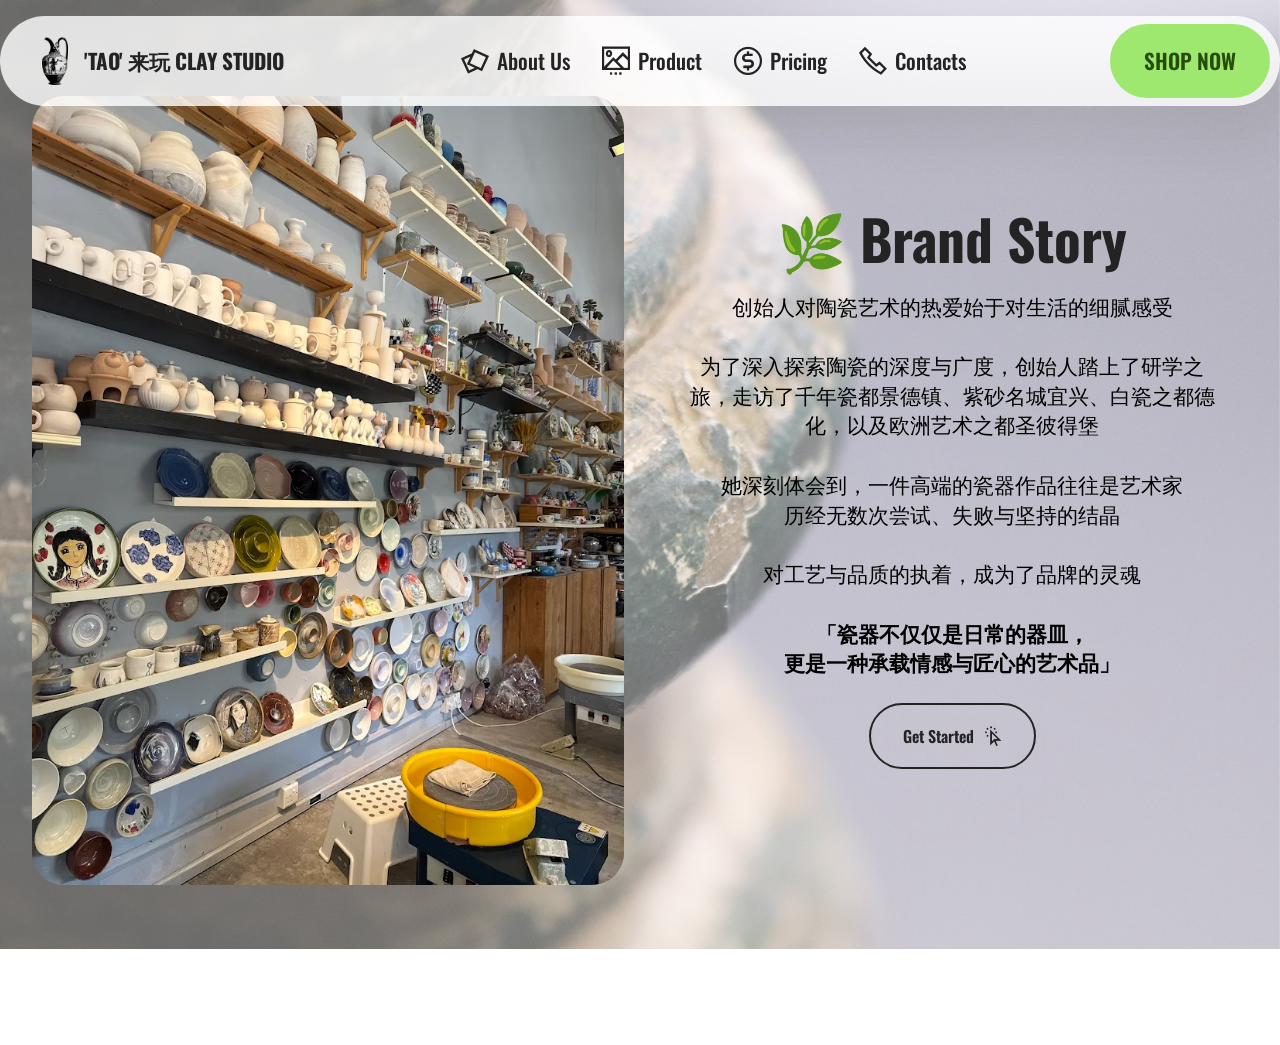
==== About us.html @ c0e59d2c "create github pages" ====
<!DOCTYPE html>
<html  >
<head>
  <!-- Site made with Mobirise Website Builder v6.1.4, https://mobirise.com -->
  <meta charset="UTF-8">
  <meta http-equiv="X-UA-Compatible" content="IE=edge">
  <meta name="generator" content="Mobirise v6.1.4, mobirise.com">
  <meta name="twitter:card" content="summary_large_image"/>
  <meta name="twitter:image:src" content="assets/images/About us-meta.jpg">
  <meta property="og:image" content="assets/images/About us-meta.jpg">
  <meta name="twitter:title" content="About us">
  <meta name="viewport" content="width=device-width, initial-scale=1, minimum-scale=1">
  <link rel="shortcut icon" href="assets/images/mbr-1.png" type="image/x-icon">
  <meta name="description" content="">
  
  
  <title>About us</title>
  <link rel="stylesheet" href="assets/web/assets/mobirise-icons2/mobirise2.css">
  <link rel="stylesheet" href="assets/bootstrap/css/bootstrap.min.css">
  <link rel="stylesheet" href="assets/parallax/jarallax.css">
  <link rel="stylesheet" href="assets/animatecss/animate.css">
  <link rel="stylesheet" href="assets/dropdown/css/style.css">
  <link rel="stylesheet" href="assets/theme/css/style.css">
  <link rel="preload" href="https://fonts.googleapis.com/css?family=Oswald:200,300,400,500,600,700&display=swap" as="style" onload="this.onload=null;this.rel='stylesheet'">
  <noscript><link rel="stylesheet" href="https://fonts.googleapis.com/css?family=Oswald:200,300,400,500,600,700&display=swap"></noscript>
  <link rel="preload" as="style" href="assets/mobirise/css/mbr-additional.css?v=h976EX"><link rel="stylesheet" href="assets/mobirise/css/mbr-additional.css?v=h976EX" type="text/css">

  
  
  
</head>
<body>
  
  <section data-bs-version="5.1" class="menu menu2 cid-uYWklT60q5" once="menu" id="menu02-10">
	

	<nav class="navbar navbar-dropdown navbar-fixed-top navbar-expand-lg">
		<div class="container">
			<div class="navbar-brand">
				<span class="navbar-logo">
					<a href="https://mobiri.se">
						<img src="assets/images/mbr-1.png" alt="Pottery" style="height: 3rem;">
					</a>
				</span>
				<span class="navbar-caption-wrap"><a class="navbar-caption text-black text-primary display-4" href="index.html#top">'TAO' 来玩 CLAY STUDIO</a></span>
			</div>
			<button class="navbar-toggler" type="button" data-toggle="collapse" data-bs-toggle="collapse" data-target="#navbarSupportedContent" data-bs-target="#navbarSupportedContent" aria-controls="navbarNavAltMarkup" aria-expanded="false" aria-label="Toggle navigation">
				<div class="hamburger">
					<span></span>
					<span></span>
					<span></span>
					<span></span>
				</div>
			</button>
			<div class="collapse navbar-collapse" id="navbarSupportedContent">
				<ul class="navbar-nav nav-dropdown" data-app-modern-menu="true"><li class="nav-item">
						<a class="nav-link link text-black text-primary display-4" href="About us.html#header11-1"><span class="mobi-mbri mobi-mbri-image-gallery mbr-iconfont mbr-iconfont-btn"></span>About Us</a>
					</li><li class="nav-item">
						<a class="nav-link link text-black text-primary display-4" href="Product.html#gallery2-3" aria-expanded="false"><span class="mobi-mbri mobi-mbri-image-slider mbr-iconfont mbr-iconfont-btn"></span>Product</a>
					</li>
					<li class="nav-item">
						<a class="nav-link link text-black text-primary display-4" href="Pricing.html#features7-q"><span class="mobi-mbri mobi-mbri-cash mbr-iconfont mbr-iconfont-btn"></span>Pricing</a>
					</li><li class="nav-item"><a class="nav-link link text-black text-primary display-4" href="Contact.html#form4-f"><span class="mobi-mbri mobi-mbri-phone mbr-iconfont mbr-iconfont-btn"></span>Contacts</a></li></ul>
				
				<div class="navbar-buttons mbr-section-btn"><a class="btn btn-primary display-4" href="Product.html#gallery2-3">SHOP NOW</a></div>
			</div>
		</div>
	</nav>
</section>

<section data-bs-version="5.1" class="header11 cid-uYUwgS8OVk mbr-parallax-background" id="header11-1">

    

    
    <div class="mbr-overlay" style="opacity: 0.4; background-color: rgb(255, 255, 255);"></div>

    <div class="container">
        <div class="row justify-content-center">
            <div class="col-12 col-md-6 image-wrapper">
                <img class="w-100" src="assets/images/unnamed.webp" alt="Mobirise Website Builder">
            </div>
            <div class="col-12 col-md">
                <div class="text-wrapper text-center">
                    <h1 class="mbr-section-title mbr-fonts-style mb-3 display-2"><strong>🌿 Brand Story</strong></h1>
                    <p class="mbr-text mbr-fonts-style display-4">创始人对陶瓷艺术的热爱始于对生活的细腻感受<br><br>为了深入探索陶瓷的深度与广度，创始人踏上了研学之旅，走访了千年瓷都景德镇、紫砂名城宜兴、白瓷之都德化，以及欧洲艺术之都圣彼得堡<br><br>她深刻体会到，一件高端的瓷器作品往往是艺术家<br>历经无数次尝试、失败与坚持的结晶<br><br>对工艺与品质的执着，成为了品牌的灵魂<br><br><strong>「瓷器不仅仅是日常的器皿，
<br>更是一种承载情感与匠心的艺术品」</strong><br></p>
                    <div class="mbr-section-btn mt-3"><a class="btn btn-black-outline display-7" href="Product.html#gallery2-3"><span class="mobi-mbri mobi-mbri-cursor-click mbr-iconfont mbr-iconfont-btn"></span>Get Started</a></div>
                </div>
            </div>
        </div>
    </div>
</section><section class="display-7" style="padding: 0;align-items: center;justify-content: center;flex-wrap: wrap;    align-content: center;display: flex;position: relative;height: 4rem;"><a href="https://mobiri.se/4250577" style="flex: 1 1;height: 4rem;position: absolute;width: 100%;z-index: 1;"><img alt="" style="height: 4rem;" src="[data-uri]"></a><p style="margin: 0;text-align: center;" class="display-7">&#8204;</p><a style="z-index:1" href="https://mobirise.com/html-builder.html">HTML Generator</a></section><script src="assets/bootstrap/js/bootstrap.bundle.min.js"></script>  <script src="assets/parallax/jarallax.js"></script>  <script src="assets/smoothscroll/smooth-scroll.js"></script>  <script src="assets/ytplayer/index.js"></script>  <script src="assets/dropdown/js/navbar-dropdown.js"></script>  <script src="assets/theme/js/script.js"></script>  
  
  
 <div id="scrollToTop" class="scrollToTop mbr-arrow-up"><a style="text-align: center;"><i class="mbr-arrow-up-icon mbr-arrow-up-icon-cm cm-icon cm-icon-smallarrow-up"></i></a></div>
    <input name="animation" type="hidden">
  </body>
</html>
---- assets/web/assets/mobirise-icons2/mobirise2.css ----
@font-face {
  font-family: 'Moririse2';
  font-display: swap;
  src:  url('mobirise2.eot?f2bix4');
  src:  url('mobirise2.eot?f2bix4#iefix') format('embedded-opentype'),
    url('mobirise2.ttf?f2bix4') format('truetype'),
    url('mobirise2.woff?f2bix4') format('woff'),
    url('mobirise2.svg?f2bix4#mobirise2') format('svg');
  font-weight: normal;
  font-style: normal;
}

[class^="mobi-"], [class*=" mobi-"] {
  /* use !important to prevent issues with browser extensions that change fonts */
  font-family: 'Moririse2' !important;
  speak: none;
  font-style: normal;
  font-weight: normal;
  font-variant: normal;
  text-transform: none;
  line-height: 1;

  /* Better Font Rendering =========== */
  -webkit-font-smoothing: antialiased;
  -moz-osx-font-smoothing: grayscale;
}

.mobi-mbri-add-submenu:before {
  content: "\e900";
}
.mobi-mbri-alert:before {
  content: "\e901";
}
.mobi-mbri-align-center:before {
  content: "\e902";
}
.mobi-mbri-align-justify:before {
  content: "\e903";
}
.mobi-mbri-align-left:before {
  content: "\e904";
}
.mobi-mbri-align-right:before {
  content: "\e905";
}
.mobi-mbri-android:before {
  content: "\e906";
}
.mobi-mbri-apple:before {
  content: "\e907";
}
.mobi-mbri-arrow-down:before {
  content: "\e908";
}
.mobi-mbri-arrow-next:before {
  content: "\e909";
}
.mobi-mbri-arrow-prev:before {
  content: "\e90a";
}
.mobi-mbri-arrow-up:before {
  content: "\e90b";
}
.mobi-mbri-bold:before {
  content: "\e90c";
}
.mobi-mbri-bookmark:before {
  content: "\e90d";
}
.mobi-mbri-bootstrap:before {
  content: "\e90e";
}
.mobi-mbri-briefcase:before {
  content: "\e90f";
}
.mobi-mbri-browse:before {
  content: "\e910";
}
.mobi-mbri-bulleted-list:before {
  content: "\e911";
}
.mobi-mbri-calendar:before {
  content: "\e912";
}
.mobi-mbri-camera:before {
  content: "\e913";
}
.mobi-mbri-cart-add:before {
  content: "\e914";
}
.mobi-mbri-cart-full:before {
  content: "\e915";
}
.mobi-mbri-cash:before {
  content: "\e916";
}
.mobi-mbri-change-style:before {
  content: "\e917";
}
.mobi-mbri-chat:before {
  content: "\e918";
}
.mobi-mbri-clock:before {
  content: "\e919";
}
.mobi-mbri-close:before {
  content: "\e91a";
}
.mobi-mbri-cloud:before {
  content: "\e91b";
}
.mobi-mbri-code:before {
  content: "\e91c";
}
.mobi-mbri-contact-form:before {
  content: "\e91d";
}
.mobi-mbri-credit-card:before {
  content: "\e91e";
}
.mobi-mbri-cursor-click:before {
  content: "\e91f";
}
.mobi-mbri-cust-feedback:before {
  content: "\e920";
}
.mobi-mbri-database:before {
  content: "\e921";
}
.mobi-mbri-delivery:before {
  content: "\e922";
}
.mobi-mbri-desktop:before {
  content: "\e923";
}
.mobi-mbri-devices:before {
  content: "\e924";
}
.mobi-mbri-down:before {
  content: "\e925";
}
.mobi-mbri-download-2:before {
  content: "\e926";
}
.mobi-mbri-download:before {
  content: "\e927";
}
.mobi-mbri-drag-n-drop-2:before {
  content: "\e928";
}
.mobi-mbri-drag-n-drop:before {
  content: "\e929";
}
.mobi-mbri-edit-2:before {
  content: "\e92a";
}
.mobi-mbri-edit:before {
  content: "\e92b";
}
.mobi-mbri-error:before {
  content: "\e92c";
}
.mobi-mbri-extension:before {
  content: "\e92d";
}
.mobi-mbri-features:before {
  content: "\e92e";
}
.mobi-mbri-file:before {
  content: "\e92f";
}
.mobi-mbri-flag:before {
  content: "\e930";
}
.mobi-mbri-folder:before {
  content: "\e931";
}
.mobi-mbri-gift:before {
  content: "\e932";
}
.mobi-mbri-github:before {
  content: "\e933";
}
.mobi-mbri-globe-2:before {
  content: "\e934";
}
.mobi-mbri-globe:before {
  content: "\e935";
}
.mobi-mbri-growing-chart:before {
  content: "\e936";
}
.mobi-mbri-hearth:before {
  content: "\e937";
}
.mobi-mbri-help:before {
  content: "\e938";
}
.mobi-mbri-home:before {
  content: "\e939";
}
.mobi-mbri-hot-cup:before {
  content: "\e93a";
}
.mobi-mbri-idea:before {
  content: "\e93b";
}
.mobi-mbri-image-gallery:before {
  content: "\e93c";
}
.mobi-mbri-image-slider:before {
  content: "\e93d";
}
.mobi-mbri-info:before {
  content: "\e93e";
}
.mobi-mbri-italic:before {
  content: "\e93f";
}
.mobi-mbri-key:before {
  content: "\e940";
}
.mobi-mbri-laptop:before {
  content: "\e941";
}
.mobi-mbri-layers:before {
  content: "\e942";
}
.mobi-mbri-left-right:before {
  content: "\e943";
}
.mobi-mbri-left:before {
  content: "\e944";
}
.mobi-mbri-letter:before {
  content: "\e945";
}
.mobi-mbri-like:before {
  content: "\e946";
}
.mobi-mbri-link:before {
  content: "\e947";
}
.mobi-mbri-lock:before {
  content: "\e948";
}
.mobi-mbri-login:before {
  content: "\e949";
}
.mobi-mbri-logout:before {
  content: "\e94a";
}
.mobi-mbri-magic-stick:before {
  content: "\e94b";
}
.mobi-mbri-map-pin:before {
  content: "\e94c";
}
.mobi-mbri-menu:before {
  content: "\e94d";
}
.mobi-mbri-mobile-2:before {
  content: "\e94e";
}
.mobi-mbri-mobile-horizontal:before {
  content: "\e94f";
}
.mobi-mbri-mobile:before {
  content: "\e950";
}
.mobi-mbri-mobirise:before {
  content: "\e951";
}
.mobi-mbri-more-horizontal:before {
  content: "\e952";
}
.mobi-mbri-more-vertical:before {
  content: "\e953";
}
.mobi-mbri-music:before {
  content: "\e954";
}
.mobi-mbri-new-file:before {
  content: "\e955";
}
.mobi-mbri-numbered-list:before {
  content: "\e956";
}
.mobi-mbri-opened-folder:before {
  content: "\e957";
}
.mobi-mbri-pages:before {
  content: "\e958";
}
.mobi-mbri-paper-plane:before {
  content: "\e959";
}
.mobi-mbri-paperclip:before {
  content: "\e95a";
}
.mobi-mbri-phone:before {
  content: "\e95b";
}
.mobi-mbri-photo:before {
  content: "\e95c";
}
.mobi-mbri-photos:before {
  content: "\e95d";
}
.mobi-mbri-pin:before {
  content: "\e95e";
}
.mobi-mbri-play:before {
  content: "\e95f";
}
.mobi-mbri-plus:before {
  content: "\e960";
}
.mobi-mbri-preview:before {
  content: "\e961";
}
.mobi-mbri-print:before {
  content: "\e962";
}
.mobi-mbri-protect:before {
  content: "\e963";
}
.mobi-mbri-question:before {
  content: "\e964";
}
.mobi-mbri-quote-left:before {
  content: "\e965";
}
.mobi-mbri-quote-right:before {
  content: "\e966";
}
.mobi-mbri-redo:before {
  content: "\e967";
}
.mobi-mbri-refresh:before {
  content: "\e968";
}
.mobi-mbri-responsive-2:before {
  content: "\e969";
}
.mobi-mbri-responsive:before {
  content: "\e96a";
}
.mobi-mbri-right:before {
  content: "\e96b";
}
.mobi-mbri-rocket:before {
  content: "\e96c";
}
.mobi-mbri-sad-face:before {
  content: "\e96d";
}
.mobi-mbri-sale:before {
  content: "\e96e";
}
.mobi-mbri-save:before {
  content: "\e96f";
}
.mobi-mbri-search:before {
  content: "\e970";
}
.mobi-mbri-setting-2:before {
  content: "\e971";
}
.mobi-mbri-setting-3:before {
  content: "\e972";
}
.mobi-mbri-setting:before {
  content: "\e973";
}
.mobi-mbri-share:before {
  content: "\e974";
}
.mobi-mbri-shopping-bag:before {
  content: "\e975";
}
.mobi-mbri-shopping-basket:before {
  content: "\e976";
}
.mobi-mbri-shopping-cart:before {
  content: "\e977";
}
.mobi-mbri-sites:before {
  content: "\e978";
}
.mobi-mbri-smile-face:before {
  content: "\e979";
}
.mobi-mbri-speed:before {
  content: "\e97a";
}
.mobi-mbri-star:before {
  content: "\e97b";
}
.mobi-mbri-success:before {
  content: "\e97c";
}
.mobi-mbri-sun:before {
  content: "\e97d";
}
.mobi-mbri-sun2:before {
  content: "\e97e";
}
.mobi-mbri-tablet-vertical:before {
  content: "\e97f";
}
.mobi-mbri-tablet:before {
  content: "\e980";
}
.mobi-mbri-target:before {
  content: "\e981";
}
.mobi-mbri-timer:before {
  content: "\e982";
}
.mobi-mbri-to-ftp:before {
  content: "\e983";
}
.mobi-mbri-to-local-drive:before {
  content: "\e984";
}
.mobi-mbri-touch-swipe:before {
  content: "\e985";
}
.mobi-mbri-touch:before {
  content: "\e986";
}
.mobi-mbri-trash:before {
  content: "\e987";
}
.mobi-mbri-underline:before {
  content: "\e988";
}
.mobi-mbri-undo:before {
  content: "\e989";
}
.mobi-mbri-unlink:before {
  content: "\e98a";
}
.mobi-mbri-unlock:before {
  content: "\e98b";
}
.mobi-mbri-up-down:before {
  content: "\e98c";
}
.mobi-mbri-up:before {
  content: "\e98d";
}
.mobi-mbri-update:before {
  content: "\e98e";
}
.mobi-mbri-upload-2:before {
  content: "\e98f";
}
.mobi-mbri-upload:before {
  content: "\e990";
}
.mobi-mbri-user-2:before {
  content: "\e991";
}
.mobi-mbri-user:before {
  content: "\e992";
}
.mobi-mbri-users:before {
  content: "\e993";
}
.mobi-mbri-video-play:before {
  content: "\e994";
}
.mobi-mbri-video:before {
  content: "\e995";
}
.mobi-mbri-watch:before {
  content: "\e996";
}
.mobi-mbri-website-theme-2:before {
  content: "\e997";
}
.mobi-mbri-website-theme:before {
  content: "\e998";
}
.mobi-mbri-wifi:before {
  content: "\e999";
}
.mobi-mbri-windows:before {
  content: "\e99a";
}
.mobi-mbri-zoom-in:before {
  content: "\e99b";
}
.mobi-mbri-zoom-out:before {
  content: "\e99c";
}
---- assets/parallax/jarallax.css ----
.jarallax {
    position: relative;
    z-index: 0;
}
.jarallax > .jarallax-img {
    position: absolute;
    object-fit: cover;
    /* support for plugin https://github.com/bfred-it/object-fit-images */
    font-family: 'object-fit: cover;';
    top: 0;
    left: 0;
    width: 100%;
    height: 100%;
    z-index: -1;
}
---- assets/dropdown/css/style.css ----
.navbar-dropdown {
  left: 0;
  padding: 0;
  position: absolute;
  right: 0;
  top: 0;
  transition: all 0.45s ease;
  z-index: 1030;
  background: #282828; }
  .navbar-dropdown .navbar-logo {
    margin-right: 0.8rem;
    transition: margin 0.3s ease-in-out;
    vertical-align: middle; }
    .navbar-dropdown .navbar-logo img {
      height: 3.125rem;
      transition: all 0.3s ease-in-out; }
    .navbar-dropdown .navbar-logo.mbr-iconfont {
      font-size: 3.125rem;
      line-height: 3.125rem; }
  .navbar-dropdown .navbar-caption {
    font-weight: 700;
    white-space: normal;
    vertical-align: -4px;
    line-height: 3.125rem !important; }
    .navbar-dropdown .navbar-caption, .navbar-dropdown .navbar-caption:hover {
      color: inherit;
      text-decoration: none; }
  .navbar-dropdown .mbr-iconfont + .navbar-caption {
    vertical-align: -1px; }
  .navbar-dropdown.navbar-fixed-top {
    position: fixed; }
  .navbar-dropdown .navbar-brand span {
    vertical-align: -4px; }
  .navbar-dropdown.bg-color.transparent {
    background: none; }
  .navbar-dropdown.navbar-short .navbar-brand {
    padding: 0.625rem 0; }
    .navbar-dropdown.navbar-short .navbar-brand span {
      vertical-align: -1px; }
  .navbar-dropdown.navbar-short .navbar-caption {
    line-height: 2.375rem !important;
    vertical-align: -2px; }
  .navbar-dropdown.navbar-short .navbar-logo {
    margin-right: 0.5rem; }
    .navbar-dropdown.navbar-short .navbar-logo img {
      height: 2.375rem; }
    .navbar-dropdown.navbar-short .navbar-logo.mbr-iconfont {
      font-size: 2.375rem;
      line-height: 2.375rem; }
  .navbar-dropdown.navbar-short .mbr-table-cell {
    height: 3.625rem; }
  .navbar-dropdown .navbar-close {
    left: 0.6875rem;
    position: fixed;
    top: 0.75rem;
    z-index: 1000; }
  .navbar-dropdown .hamburger-icon {
    content: "";
    display: inline-block;
    vertical-align: middle;
    width: 16px;
    -webkit-box-shadow: 0 -6px 0 1px #282828,0 0 0 1px #282828,0 6px 0 1px #282828;
    -moz-box-shadow: 0 -6px 0 1px #282828,0 0 0 1px #282828,0 6px 0 1px #282828;
    box-shadow: 0 -6px 0 1px #282828,0 0 0 1px #282828,0 6px 0 1px #282828; }

.dropdown-menu .dropdown-toggle[data-toggle="dropdown-submenu"]::after {
  border-bottom: 0.35em solid transparent;
  border-left: 0.35em solid;
  border-right: 0;
  border-top: 0.35em solid transparent;
  margin-left: 0.3rem; }

.dropdown-menu .dropdown-item:focus {
  outline: 0; }

.nav-dropdown {
  font-size: 0.75rem;
  font-weight: 500;
  height: auto !important; }
  .nav-dropdown .nav-btn {
    padding-left: 1rem; }
  .nav-dropdown .link {
    margin: .667em 1.667em;
    font-weight: 500;
    padding: 0;
    transition: color .2s ease-in-out; }
    .nav-dropdown .link.dropdown-toggle {
      margin-right: 2.583em; }
      .nav-dropdown .link.dropdown-toggle::after {
        margin-left: .25rem;
        border-top: 0.35em solid;
        border-right: 0.35em solid transparent;
        border-left: 0.35em solid transparent;
        border-bottom: 0; }
      .nav-dropdown .link.dropdown-toggle[aria-expanded="true"] {
        margin: 0;
        padding: 0.667em 3.263em  0.667em 1.667em; }
  .nav-dropdown .link::after,
  .nav-dropdown .dropdown-item::after {
    color: inherit; }
  .nav-dropdown .btn {
    font-size: 0.75rem;
    font-weight: 700;
    letter-spacing: 0;
    margin-bottom: 0;
    padding-left: 1.25rem;
    padding-right: 1.25rem; }
  .nav-dropdown .dropdown-menu {
    border-radius: 0;
    border: 0;
    left: 0;
    margin: 0;
    padding-bottom: 1.25rem;
    padding-top: 1.25rem;
    position: relative; }
  .nav-dropdown .dropdown-submenu {
    margin-left: 0.125rem;
    top: 0; }
  .nav-dropdown .dropdown-item {
    font-weight: 500;
    line-height: 2;
    padding: 0.3846em 4.615em 0.3846em 1.5385em;
    position: relative;
    transition: color .2s ease-in-out, background-color .2s ease-in-out; }
    .nav-dropdown .dropdown-item::after {
      margin-top: -0.3077em;
      position: absolute;
      right: 1.1538em;
      top: 50%; }
    .nav-dropdown .dropdown-item:focus, .nav-dropdown .dropdown-item:hover {
      background: none; }

@media (max-width: 767px) {
  .nav-dropdown.navbar-toggleable-sm {
    bottom: 0;
    display: none;
    left: 0;
    overflow-x: hidden;
    position: fixed;
    top: 0;
    transform: translateX(-100%);
    -ms-transform: translateX(-100%);
    -webkit-transform: translateX(-100%);
    width: 18.75rem;
    z-index: 999; } }
.nav-dropdown.navbar-toggleable-xl {
  bottom: 0;
  display: none;
  left: 0;
  overflow-x: hidden;
  position: fixed;
  top: 0;
  transform: translateX(-100%);
  -ms-transform: translateX(-100%);
  -webkit-transform: translateX(-100%);
  width: 18.75rem;
  z-index: 999; }

.nav-dropdown-sm {
  display: block !important;
  overflow-x: hidden;
  overflow: auto;
  padding-top: 3.875rem; }
  .nav-dropdown-sm::after {
    content: "";
    display: block;
    height: 3rem;
    width: 100%; }
  .nav-dropdown-sm.collapse.in ~ .navbar-close {
    display: block !important; }
  .nav-dropdown-sm.collapsing, .nav-dropdown-sm.collapse.in {
    transform: translateX(0);
    -ms-transform: translateX(0);
    -webkit-transform: translateX(0);
    transition: all 0.25s ease-out;
    -webkit-transition: all 0.25s ease-out;
    background: #282828; }
  .nav-dropdown-sm.collapsing[aria-expanded="false"] {
    transform: translateX(-100%);
    -ms-transform: translateX(-100%);
    -webkit-transform: translateX(-100%); }
  .nav-dropdown-sm .nav-item {
    display: block;
    margin-left: 0 !important;
    padding-left: 0; }
  .nav-dropdown-sm .link,
  .nav-dropdown-sm .dropdown-item {
    border-top: 1px dotted rgba(255, 255, 255, 0.1);
    font-size: 0.8125rem;
    line-height: 1.6;
    margin: 0 !important;
    padding: 0.875rem 2.4rem 0.875rem 1.5625rem !important;
    position: relative;
    white-space: normal; }
    .nav-dropdown-sm .link:focus, .nav-dropdown-sm .link:hover,
    .nav-dropdown-sm .dropdown-item:focus,
    .nav-dropdown-sm .dropdown-item:hover {
      background: rgba(0, 0, 0, 0.2) !important;
      color: #c0a375; }
  .nav-dropdown-sm .nav-btn {
    position: relative;
    padding: 1.5625rem 1.5625rem 0 1.5625rem; }
    .nav-dropdown-sm .nav-btn::before {
      border-top: 1px dotted rgba(255, 255, 255, 0.1);
      content: "";
      left: 0;
      position: absolute;
      top: 0;
      width: 100%; }
    .nav-dropdown-sm .nav-btn + .nav-btn {
      padding-top: 0.625rem; }
      .nav-dropdown-sm .nav-btn + .nav-btn::before {
        display: none; }
  .nav-dropdown-sm .btn {
    padding: 0.625rem 0; }
  .nav-dropdown-sm .dropdown-toggle[data-toggle="dropdown-submenu"]::after {
    margin-left: .25rem;
    border-top: 0.35em solid;
    border-right: 0.35em solid transparent;
    border-left: 0.35em solid transparent;
    border-bottom: 0; }
  .nav-dropdown-sm .dropdown-toggle[data-toggle="dropdown-submenu"][aria-expanded="true"]::after {
    border-top: 0;
    border-right: 0.35em solid transparent;
    border-left: 0.35em solid transparent;
    border-bottom: 0.35em solid; }
  .nav-dropdown-sm .dropdown-menu {
    margin: 0;
    padding: 0;
    position: relative;
    top: 0;
    left: 0;
    width: 100%;
    border: 0;
    float: none;
    border-radius: 0;
    background: none; }
  .nav-dropdown-sm .dropdown-submenu {
    left: 100%;
    margin-left: 0.125rem;
    margin-top: -1.25rem;
    top: 0; }

.navbar-toggleable-sm .nav-dropdown .dropdown-menu {
  position: absolute; }

.navbar-toggleable-sm .nav-dropdown .dropdown-submenu {
  left: 100%;
  margin-left: 0.125rem;
  margin-top: -1.25rem;
  top: 0; }

.navbar-toggleable-sm.opened .nav-dropdown .dropdown-menu {
  position: relative; }

.navbar-toggleable-sm.opened .nav-dropdown .dropdown-submenu {
  left: 0;
  margin-left: 00rem;
  margin-top: 0rem;
  top: 0; }

.is-builder .nav-dropdown.collapsing {
  transition: none !important; }
---- assets/theme/css/style.css ----
@charset "UTF-8";
section {
  background-color: #ffffff;
}

body {
  font-style: normal;
  line-height: 1.5;
  font-weight: 400;
  color: #232323;
  position: relative;
}

button {
  background-color: transparent;
  border-color: transparent;
}

.embla__button,
.carousel-control {
  background-color: #edefea !important;
  opacity: 0.8 !important;
  color: #464845 !important;
  border-color: #edefea !important;
}

.carousel .close,
.modalWindow .close {
  background-color: #edefea !important;
  color: #464845 !important;
  border-color: #edefea !important;
  opacity: 0.8 !important;
}

.carousel .close:hover,
.modalWindow .close:hover {
  opacity: 1 !important;
}

.carousel-indicators li {
  background-color: #edefea !important;
  border: 2px solid #464845 !important;
}

.carousel-indicators li:hover,
.carousel-indicators li:active {
  opacity: 0.8 !important;
}

.embla__button:hover,
.carousel-control:hover {
  background-color: #edefea !important;
  opacity: 1 !important;
}

.modalWindow-video-container {
  height: 80%;
}

section,
.container,
.container-fluid {
  position: relative;
  word-wrap: break-word;
}

a.mbr-iconfont:hover {
  text-decoration: none;
}

.article .lead p,
.article .lead ul,
.article .lead ol,
.article .lead pre,
.article .lead blockquote {
  margin-bottom: 0;
}

a {
  font-style: normal;
  font-weight: 400;
  cursor: pointer;
}
a, a:hover {
  text-decoration: none;
}

.mbr-section-title {
  font-style: normal;
  line-height: 1.3;
}

.mbr-section-subtitle {
  line-height: 1.3;
}

.mbr-text {
  font-style: normal;
  line-height: 1.7;
}

h1,
h2,
h3,
h4,
h5,
h6,
.display-1,
.display-2,
.display-4,
.display-5,
.display-7,
span,
p,
a {
  line-height: 1;
  word-break: break-word;
  word-wrap: break-word;
  font-weight: 400;
}

b,
strong {
  font-weight: bold;
}

input:-webkit-autofill, input:-webkit-autofill:hover, input:-webkit-autofill:focus, input:-webkit-autofill:active {
  transition-delay: 9999s;
  -webkit-transition-property: background-color, color;
  transition-property: background-color, color;
}

textarea[type=hidden] {
  display: none;
}

section {
  background-position: 50% 50%;
  background-repeat: no-repeat;
  background-size: cover;
}
section .mbr-background-video,
section .mbr-background-video-preview {
  position: absolute;
  bottom: 0;
  left: 0;
  right: 0;
  top: 0;
}

.hidden {
  visibility: hidden;
}

.mbr-z-index20 {
  z-index: 20;
}

/*! Base colors */
.mbr-white {
  color: #ffffff;
}

.mbr-black {
  color: #111111;
}

.mbr-bg-white {
  background-color: #ffffff;
}

.mbr-bg-black {
  background-color: #000000;
}

/*! Text-aligns */
.align-left {
  text-align: left;
}

.align-center {
  text-align: center;
}

.align-right {
  text-align: right;
}

/*! Font-weight  */
.mbr-light {
  font-weight: 300;
}

.mbr-regular {
  font-weight: 400;
}

.mbr-semibold {
  font-weight: 500;
}

.mbr-bold {
  font-weight: 700;
}

/*! Media  */
.media-content {
  flex-basis: 100%;
}

.media-container-row {
  display: flex;
  flex-direction: row;
  flex-wrap: wrap;
  justify-content: center;
  align-content: center;
  align-items: start;
}
.media-container-row .media-size-item {
  width: 400px;
}

.media-container-column {
  display: flex;
  flex-direction: column;
  flex-wrap: wrap;
  justify-content: center;
  align-content: center;
  align-items: stretch;
}
.media-container-column > * {
  width: 100%;
}

@media (min-width: 992px) {
  .media-container-row {
    flex-wrap: nowrap;
  }
}
figure {
  margin-bottom: 0;
  overflow: hidden;
}

figure[mbr-media-size] {
  transition: width 0.1s;
}

img,
iframe {
  display: block;
  width: 100%;
}

.card {
  background-color: transparent;
  border: none;
}

.card-box {
  width: 100%;
}

.card-img {
  text-align: center;
  flex-shrink: 0;
  -webkit-flex-shrink: 0;
}

.media {
  max-width: 100%;
  margin: 0 auto;
}

.mbr-figure {
  align-self: center;
}

.media-container > div {
  max-width: 100%;
}

.mbr-figure img,
.card-img img {
  width: 100%;
}

@media (max-width: 991px) {
  .media-size-item {
    width: auto !important;
  }
  .media {
    width: auto;
  }
  .mbr-figure {
    width: 100% !important;
  }
}
/*! Buttons */
.mbr-section-btn {
  margin-left: -0.6rem;
  margin-right: -0.6rem;
  font-size: 0;
}

.btn {
  font-weight: 600;
  border-width: 1px;
  font-style: normal;
  margin: 0.6rem 0.6rem;
  white-space: normal;
  transition: all 0.2s ease-in-out;
  display: inline-flex;
  align-items: center;
  justify-content: center;
  word-break: break-word;
}

.btn-sm {
  font-weight: 600;
  letter-spacing: 0px;
  transition: all 0.3s ease-in-out;
}

.btn-md {
  font-weight: 600;
  letter-spacing: 0px;
  transition: all 0.3s ease-in-out;
}

.btn-lg {
  font-weight: 600;
  letter-spacing: 0px;
  transition: all 0.3s ease-in-out;
}

.btn-form {
  margin: 0;
}
.btn-form:hover {
  cursor: pointer;
}

nav .mbr-section-btn {
  margin-left: 0rem;
  margin-right: 0rem;
}

/*! Btn icon margin */
.btn .mbr-iconfont,
.btn.btn-sm .mbr-iconfont {
  order: 1;
  cursor: pointer;
  margin-left: 0.5rem;
  vertical-align: sub;
}

.btn.btn-md .mbr-iconfont,
.btn.btn-md .mbr-iconfont {
  margin-left: 0.8rem;
}

.mbr-regular {
  font-weight: 400;
}

.mbr-semibold {
  font-weight: 500;
}

.mbr-bold {
  font-weight: 700;
}

[type=submit] {
  -webkit-appearance: none;
}

/*! Full-screen */
.mbr-fullscreen .mbr-overlay {
  min-height: 100vh;
}

.mbr-fullscreen {
  display: flex;
  display: -moz-flex;
  display: -ms-flex;
  display: -o-flex;
  align-items: center;
  min-height: 100vh;
  padding-top: 3rem;
  padding-bottom: 3rem;
}

/*! Map */
.map {
  height: 25rem;
  position: relative;
}
.map iframe {
  width: 100%;
  height: 100%;
}

/*! Scroll to top arrow */
.mbr-arrow-up {
  bottom: 25px;
  right: 90px;
  position: fixed;
  text-align: right;
  z-index: 5000;
  color: #ffffff;
  font-size: 22px;
}

.mbr-arrow-up a {
  background: rgba(0, 0, 0, 0.2);
  border-radius: 50%;
  color: #fff;
  display: inline-block;
  height: 60px;
  width: 60px;
  border: 2px solid #fff;
  outline-style: none !important;
  position: relative;
  text-decoration: none;
  transition: all 0.3s ease-in-out;
  cursor: pointer;
  text-align: center;
}
.mbr-arrow-up a:hover {
  background-color: rgba(0, 0, 0, 0.4);
}
.mbr-arrow-up a i {
  line-height: 60px;
}

.mbr-arrow-up-icon {
  display: block;
  color: #fff;
}

.mbr-arrow-up-icon::before {
  content: "›";
  display: inline-block;
  font-family: serif;
  font-size: 22px;
  line-height: 1;
  font-style: normal;
  position: relative;
  top: 6px;
  left: -4px;
  transform: rotate(-90deg);
}

/*! Arrow Down */
.mbr-arrow {
  position: absolute;
  bottom: 45px;
  left: 50%;
  width: 60px;
  height: 60px;
  cursor: pointer;
  background-color: rgba(80, 80, 80, 0.5);
  border-radius: 50%;
  transform: translateX(-50%);
}
@media (max-width: 767px) {
  .mbr-arrow {
    display: none;
  }
}
.mbr-arrow > a {
  display: inline-block;
  text-decoration: none;
  outline-style: none;
  animation: arrowdown 1.7s ease-in-out infinite;
  color: #ffffff;
}
.mbr-arrow > a > i {
  position: absolute;
  top: -2px;
  left: 15px;
  font-size: 2rem;
}

#scrollToTop a i::before {
  content: "";
  position: absolute;
  display: block;
  border-bottom: 2.5px solid #fff;
  border-left: 2.5px solid #fff;
  width: 27.8%;
  height: 27.8%;
  left: 50%;
  top: 51%;
  transform: translateY(-30%) translateX(-50%) rotate(135deg);
}

@keyframes arrowdown {
  0% {
    transform: translateY(0px);
  }
  50% {
    transform: translateY(-5px);
  }
  100% {
    transform: translateY(0px);
  }
}
@media (max-width: 500px) {
  .mbr-arrow-up {
    left: 0;
    right: 0;
    text-align: center;
  }
}
/*Gradients animation*/
@keyframes gradient-animation {
  from {
    background-position: 0% 100%;
    animation-timing-function: ease-in-out;
  }
  to {
    background-position: 100% 0%;
    animation-timing-function: ease-in-out;
  }
}
.bg-gradient {
  background-size: 200% 200%;
  animation: gradient-animation 5s infinite alternate;
  -webkit-animation: gradient-animation 5s infinite alternate;
}

.menu .navbar-brand {
  display: -webkit-flex;
}
.menu .navbar-brand span {
  display: flex;
  display: -webkit-flex;
}
.menu .navbar-brand .navbar-caption-wrap {
  display: -webkit-flex;
}
.menu .navbar-brand .navbar-logo img {
  display: -webkit-flex;
  width: auto;
}
@media (min-width: 768px) and (max-width: 991px) {
  .menu .navbar-toggleable-sm .navbar-nav {
    display: -ms-flexbox;
  }
}
@media (max-width: 991px) {
  .menu .navbar-collapse {
    max-height: 93.5vh;
  }
  .menu .navbar-collapse.show {
    overflow: auto;
  }
}
@media (min-width: 992px) {
  .menu .navbar-nav.nav-dropdown {
    display: -webkit-flex;
  }
  .menu .navbar-toggleable-sm .navbar-collapse {
    display: -webkit-flex !important;
  }
  .menu .collapsed .navbar-collapse {
    max-height: 93.5vh;
  }
  .menu .collapsed .navbar-collapse.show {
    overflow: auto;
  }
}
@media (max-width: 767px) {
  .menu .navbar-collapse {
    max-height: 80vh;
  }
}

.nav-link .mbr-iconfont {
  margin-right: 0.5rem;
}

.navbar {
  display: -webkit-flex;
  -webkit-flex-wrap: wrap;
  -webkit-align-items: center;
  -webkit-justify-content: space-between;
}

.navbar-collapse {
  -webkit-flex-basis: 100%;
  -webkit-flex-grow: 1;
  -webkit-align-items: center;
}

.nav-dropdown .link {
  padding: 0.667em 1.667em !important;
  margin: 0 !important;
}

.nav {
  display: -webkit-flex;
  -webkit-flex-wrap: wrap;
}

.row {
  display: -webkit-flex;
  -webkit-flex-wrap: wrap;
}

.justify-content-center {
  -webkit-justify-content: center;
}

.form-inline {
  display: -webkit-flex;
}

.card-wrapper {
  -webkit-flex: 1;
}

.carousel-control {
  z-index: 10;
  display: -webkit-flex;
}

.carousel-controls {
  display: -webkit-flex;
}

.media {
  display: -webkit-flex;
}

.form-group:focus {
  outline: none;
}

.jq-selectbox__select {
  padding: 7px 0;
  position: relative;
}

.jq-selectbox__dropdown {
  overflow: hidden;
  border-radius: 10px;
  position: absolute;
  top: 100%;
  left: 0 !important;
  width: 100% !important;
}

.jq-selectbox__trigger-arrow {
  right: 0;
  transform: translateY(-50%);
}

.jq-selectbox li {
  padding: 1.07em 0.5em;
}

input[type=range] {
  padding-left: 0 !important;
  padding-right: 0 !important;
}

.modal-dialog,
.modal-content {
  height: 100%;
}

.modal-dialog .carousel-inner {
  height: calc(100vh - 1.75rem);
}
@media (max-width: 575px) {
  .modal-dialog .carousel-inner {
    height: calc(100vh - 1rem);
  }
}

.carousel-item {
  text-align: center;
}

.carousel-item img {
  margin: auto;
}

.navbar-toggler {
  align-self: flex-start;
  padding: 0.25rem 0.75rem;
  font-size: 1.25rem;
  line-height: 1;
  background: transparent;
  border: 1px solid transparent;
  border-radius: 0.25rem;
}

.navbar-toggler:focus,
.navbar-toggler:hover {
  text-decoration: none;
  box-shadow: none;
}

.navbar-toggler-icon {
  display: inline-block;
  width: 1.5em;
  height: 1.5em;
  vertical-align: middle;
  content: "";
  background: no-repeat center center;
  background-size: 100% 100%;
}

.navbar-toggler-left {
  position: absolute;
  left: 1rem;
}

.navbar-toggler-right {
  position: absolute;
  right: 1rem;
}

.card-img {
  width: auto;
}

.menu .navbar.collapsed:not(.beta-menu) {
  flex-direction: column;
}

.carousel-item.active,
.carousel-item-next,
.carousel-item-prev {
  display: flex;
}

.note-air-layout .dropup .dropdown-menu,
.note-air-layout .navbar-fixed-bottom .dropdown .dropdown-menu {
  bottom: initial !important;
}

html,
body {
  height: auto;
  min-height: 100vh;
}

.dropup .dropdown-toggle::after {
  display: none;
}

.form-asterisk {
  font-family: initial;
  position: absolute;
  top: -2px;
  font-weight: normal;
}

.form-control-label {
  position: relative;
  cursor: pointer;
  margin-bottom: 0.357em;
  padding: 0;
}

.alert {
  color: #ffffff;
  border-radius: 0;
  border: 0;
  font-size: 1.1rem;
  line-height: 1.5;
  margin-bottom: 1.875rem;
  padding: 1.25rem;
  position: relative;
  text-align: center;
}
.alert.alert-form::after {
  background-color: inherit;
  bottom: -7px;
  content: "";
  display: block;
  height: 14px;
  left: 50%;
  margin-left: -7px;
  position: absolute;
  transform: rotate(45deg);
  width: 14px;
}

.form-control {
  background-color: #ffffff;
  background-clip: border-box;
  color: #232323;
  line-height: 1rem !important;
  height: auto;
  padding: 1.2rem 2rem;
  transition: border-color 0.25s ease 0s;
  border: 1px solid transparent !important;
  border-radius: 4px;
  box-shadow: rgba(0, 0, 0, 0.07) 0px 1px 1px 0px, rgba(0, 0, 0, 0.07) 0px 1px 3px 0px, rgba(0, 0, 0, 0.03) 0px 0px 0px 1px;
}
.form-active .form-control:invalid {
  border-color: red;
}

.row > * {
  padding-right: 1rem;
  padding-left: 1rem;
}

form .row {
  margin-left: -0.6rem;
  margin-right: -0.6rem;
}
form .row [class*=col] {
  padding-left: 0.6rem;
  padding-right: 0.6rem;
}

form .mbr-section-btn {
  padding-left: 0.6rem;
  padding-right: 0.6rem;
}

form .form-check-input {
  margin-top: 0.5;
}

textarea.form-control {
  line-height: 1.5rem !important;
}

.form-group {
  margin-bottom: 1.2rem;
}

.form-control,
form .btn {
  min-height: 48px;
}

.gdpr-block label span.textGDPR input[name=gdpr] {
  top: 7px;
}

.form-control:focus {
  box-shadow: none;
}

:focus {
  outline: none;
}

.mbr-overlay {
  background-color: #000;
  bottom: 0;
  left: 0;
  opacity: 0.5;
  position: absolute;
  right: 0;
  top: 0;
  z-index: 0;
  pointer-events: none;
}

blockquote {
  font-style: italic;
  padding: 3rem;
  font-size: 1.09rem;
  position: relative;
  border-left: 3px solid;
}

ul,
ol,
pre,
blockquote {
  margin-bottom: 2.3125rem;
}

.mt-4 {
  margin-top: 2rem !important;
}

.mb-4 {
  margin-bottom: 2rem !important;
}

.container,
.container-fluid {
  padding-left: 16px;
  padding-right: 16px;
}

.row {
  margin-left: -16px;
  margin-right: -16px;
}
.row > [class*=col] {
  padding-left: 16px;
  padding-right: 16px;
}

@media (min-width: 992px) {
  .container-fluid {
    padding-left: 32px;
    padding-right: 32px;
  }
}
@media (max-width: 991px) {
  .mbr-container {
    padding-left: 16px;
    padding-right: 16px;
  }
}
.app-video-wrapper > img {
  opacity: 1;
}

.app-video-wrapper {
  background: transparent;
}

.item {
  position: relative;
}

.dropdown-menu .dropdown-menu {
  left: 100%;
}

.dropdown-item + .dropdown-menu {
  display: none;
}

.dropdown-item:hover + .dropdown-menu,
.dropdown-menu:hover {
  display: block;
}

@media (min-aspect-ratio: 16/9) {
  .mbr-video-foreground {
    height: 300% !important;
    top: -100% !important;
  }
}
@media (max-aspect-ratio: 16/9) {
  .mbr-video-foreground {
    width: 300% !important;
    left: -100% !important;
  }
}.engine {
	position: absolute;
	text-indent: -2400px;
	text-align: center;
	padding: 0;
	top: 0;
	left: -2400px;
}
---- assets/mobirise/css/mbr-additional.css ----
.btn {
  border-width: 2px;
}
img,
.card-wrap,
.card-wrapper,
.video-wrapper,
.mbr-figure iframe,
.google-map iframe,
.slide-content,
.plan,
.card,
.item-wrapper {
  border-radius: 2rem !important;
}
.video-wrapper {
  overflow: hidden;
}
body {
  font-family: Inter Tight;
}
.display-1 {
  font-family: 'Oswald', sans-serif;
  font-size: 12rem;
  line-height: 1;
}
.display-1 > .mbr-iconfont {
  font-size: 15rem;
}
.display-2 {
  font-family: 'Oswald', sans-serif;
  font-size: 4rem;
  line-height: 1;
}
.display-2 > .mbr-iconfont {
  font-size: 5rem;
}
.display-4 {
  font-family: 'Oswald', sans-serif;
  font-size: 1.4rem;
  line-height: 1.5;
}
.display-4 > .mbr-iconfont {
  font-size: 1.75rem;
}
.display-5 {
  font-family: 'Oswald', sans-serif;
  font-size: 2rem;
  line-height: 1.5;
}
.display-5 > .mbr-iconfont {
  font-size: 2.5rem;
}
.display-7 {
  font-family: 'Oswald', sans-serif;
  font-size: 1rem;
  line-height: 1.3;
}
.display-7 > .mbr-iconfont {
  font-size: 1.25rem;
}
/* ---- Fluid typography for mobile devices ---- */
/* 1.4 - font scale ratio ( bootstrap == 1.42857 ) */
/* 100vw - current viewport width */
/* (48 - 20)  48 == 48rem == 768px, 20 == 20rem == 320px(minimal supported viewport) */
/* 0.65 - min scale variable, may vary */
@media (max-width: 992px) {
  .display-1 {
    font-size: 9.6rem;
  }
}
@media (max-width: 768px) {
  .display-1 {
    font-size: 8.4rem;
    font-size: calc( 4.85rem + (12 - 4.85) * ((100vw - 20rem) / (48 - 20)));
    line-height: calc( 1.1 * (4.85rem + (12 - 4.85) * ((100vw - 20rem) / (48 - 20))));
  }
  .display-2 {
    font-size: 3.2rem;
    font-size: calc( 2.05rem + (4 - 2.05) * ((100vw - 20rem) / (48 - 20)));
    line-height: calc( 1.3 * (2.05rem + (4 - 2.05) * ((100vw - 20rem) / (48 - 20))));
  }
  .display-4 {
    font-size: 1.12rem;
    font-size: calc( 1.14rem + (1.4 - 1.14) * ((100vw - 20rem) / (48 - 20)));
    line-height: calc( 1.4 * (1.14rem + (1.4 - 1.14) * ((100vw - 20rem) / (48 - 20))));
  }
  .display-5 {
    font-size: 1.6rem;
    font-size: calc( 1.35rem + (2 - 1.35) * ((100vw - 20rem) / (48 - 20)));
    line-height: calc( 1.4 * (1.35rem + (2 - 1.35) * ((100vw - 20rem) / (48 - 20))));
  }
  .display-7 {
    font-size: 0.8rem;
    font-size: calc( 1rem + (1 - 1) * ((100vw - 20rem) / (48 - 20)));
    line-height: calc( 1.4 * (1rem + (1 - 1) * ((100vw - 20rem) / (48 - 20))));
  }
}
@media (min-width: 992px) and (max-width: 1400px) {
  .display-1 {
    font-size: 8.4rem;
    font-size: calc( 4.85rem + (12 - 4.85) * ((100vw - 62rem) / (87 - 62)));
    line-height: calc( 1.1 * (4.85rem + (12 - 4.85) * ((100vw - 62rem) / (87 - 62))));
  }
  .display-2 {
    font-size: 3.2rem;
    font-size: calc( 2.05rem + (4 - 2.05) * ((100vw - 62rem) / (87 - 62)));
    line-height: calc( 1.3 * (2.05rem + (4 - 2.05) * ((100vw - 62rem) / (87 - 62))));
  }
  .display-4 {
    font-size: 1.12rem;
    font-size: calc( 1.14rem + (1.4 - 1.14) * ((100vw - 62rem) / (87 - 62)));
    line-height: calc( 1.4 * (1.14rem + (1.4 - 1.14) * ((100vw - 62rem) / (87 - 62))));
  }
  .display-5 {
    font-size: 1.6rem;
    font-size: calc( 1.35rem + (2 - 1.35) * ((100vw - 62rem) / (87 - 62)));
    line-height: calc( 1.4 * (1.35rem + (2 - 1.35) * ((100vw - 62rem) / (87 - 62))));
  }
  .display-7 {
    font-size: 0.8rem;
    font-size: calc( 1rem + (1 - 1) * ((100vw - 62rem) / (87 - 62)));
    line-height: calc( 1.4 * (1rem + (1 - 1) * ((100vw - 62rem) / (87 - 62))));
  }
}
/* Buttons */
.btn {
  padding: 1.25rem 2rem;
  border-radius: 4px;
}
@media (max-width: 767px) {
  .btn {
    padding: 0.75rem 1.5rem;
  }
}
.btn-sm {
  padding: 0.6rem 1.2rem;
  border-radius: 4px;
}
.btn-md {
  padding: 0.6rem 1.2rem;
  border-radius: 4px;
}
.btn-lg {
  padding: 1.25rem 2rem;
  border-radius: 4px;
}
.bg-primary {
  background-color: #9fe870 !important;
}
.bg-success {
  background-color: #3a341c !important;
}
.bg-info {
  background-color: #320707 !important;
}
.bg-warning {
  background-color: #a0e2e1 !important;
}
.bg-danger {
  background-color: #ffea64 !important;
}
.btn-primary,
.btn-primary:active {
  background-color: #9fe870 !important;
  border-color: #9fe870 !important;
  color: #264d0c !important;
  box-shadow: none;
}
.btn-primary:hover,
.btn-primary:focus,
.btn-primary.focus,
.btn-primary.active {
  color: inherit;
  background-color: #bcef9c !important;
  border-color: #bcef9c !important;
  box-shadow: none;
}
.btn-primary.disabled,
.btn-primary:disabled {
  color: #264d0c !important;
  background-color: #bcef9c !important;
  border-color: #bcef9c !important;
}
.btn-secondary,
.btn-secondary:active {
  background-color: #ffd7ef !important;
  border-color: #ffd7ef !important;
  color: #d70081 !important;
  box-shadow: none;
}
.btn-secondary:hover,
.btn-secondary:focus,
.btn-secondary.focus,
.btn-secondary.active {
  color: inherit;
  background-color: #ffffff !important;
  border-color: #ffffff !important;
  box-shadow: none;
}
.btn-secondary.disabled,
.btn-secondary:disabled {
  color: #d70081 !important;
  background-color: #ffffff !important;
  border-color: #ffffff !important;
}
.btn-info,
.btn-info:active {
  background-color: #320707 !important;
  border-color: #320707 !important;
  color: #ffffff !important;
  box-shadow: none;
}
.btn-info:hover,
.btn-info:focus,
.btn-info.focus,
.btn-info.active {
  color: inherit;
  background-color: #5f0d0d !important;
  border-color: #5f0d0d !important;
  box-shadow: none;
}
.btn-info.disabled,
.btn-info:disabled {
  color: #ffffff !important;
  background-color: #5f0d0d !important;
  border-color: #5f0d0d !important;
}
.btn-success,
.btn-success:active {
  background-color: #3a341c !important;
  border-color: #3a341c !important;
  color: #ffffff !important;
  box-shadow: none;
}
.btn-success:hover,
.btn-success:focus,
.btn-success.focus,
.btn-success.active {
  color: inherit;
  background-color: #5c532d !important;
  border-color: #5c532d !important;
  box-shadow: none;
}
.btn-success.disabled,
.btn-success:disabled {
  color: #ffffff !important;
  background-color: #5c532d !important;
  border-color: #5c532d !important;
}
.btn-warning,
.btn-warning:active {
  background-color: #a0e2e1 !important;
  border-color: #a0e2e1 !important;
  color: #1f6463 !important;
  box-shadow: none;
}
.btn-warning:hover,
.btn-warning:focus,
.btn-warning.focus,
.btn-warning.active {
  color: inherit;
  background-color: #c7eeed !important;
  border-color: #c7eeed !important;
  box-shadow: none;
}
.btn-warning.disabled,
.btn-warning:disabled {
  color: #1f6463 !important;
  background-color: #c7eeed !important;
  border-color: #c7eeed !important;
}
.btn-danger,
.btn-danger:active {
  background-color: #ffea64 !important;
  border-color: #ffea64 !important;
  color: #645600 !important;
  box-shadow: none;
}
.btn-danger:hover,
.btn-danger:focus,
.btn-danger.focus,
.btn-danger.active {
  color: inherit;
  background-color: #fff197 !important;
  border-color: #fff197 !important;
  box-shadow: none;
}
.btn-danger.disabled,
.btn-danger:disabled {
  color: #645600 !important;
  background-color: #fff197 !important;
  border-color: #fff197 !important;
}
.btn-white,
.btn-white:active {
  background-color: #eff0ec !important;
  border-color: #eff0ec !important;
  color: #757b62 !important;
  box-shadow: none;
}
.btn-white:hover,
.btn-white:focus,
.btn-white.focus,
.btn-white.active {
  color: inherit;
  background-color: #ffffff !important;
  border-color: #ffffff !important;
  box-shadow: none;
}
.btn-white.disabled,
.btn-white:disabled {
  color: #757b62 !important;
  background-color: #ffffff !important;
  border-color: #ffffff !important;
}
.btn-black,
.btn-black:active {
  background-color: #232323 !important;
  border-color: #232323 !important;
  color: #ffffff !important;
  box-shadow: none;
}
.btn-black:hover,
.btn-black:focus,
.btn-black.focus,
.btn-black.active {
  color: inherit;
  background-color: #3d3d3d !important;
  border-color: #3d3d3d !important;
  box-shadow: none;
}
.btn-black.disabled,
.btn-black:disabled {
  color: #ffffff !important;
  background-color: #3d3d3d !important;
  border-color: #3d3d3d !important;
}
.btn-primary-outline,
.btn-primary-outline:active {
  background-color: transparent !important;
  border-color: #9fe870;
  color: #9fe870;
}
.btn-primary-outline:hover,
.btn-primary-outline:focus,
.btn-primary-outline.focus,
.btn-primary-outline.active {
  color: #6ddc25 !important;
  background-color: transparent !important;
  border-color: #6ddc25 !important;
  box-shadow: none !important;
}
.btn-primary-outline.disabled,
.btn-primary-outline:disabled {
  color: #264d0c !important;
  background-color: #9fe870 !important;
  border-color: #9fe870 !important;
}
.btn-secondary-outline,
.btn-secondary-outline:active {
  background-color: transparent !important;
  border-color: #ffd7ef;
  color: #ffd7ef;
}
.btn-secondary-outline:hover,
.btn-secondary-outline:focus,
.btn-secondary-outline.focus,
.btn-secondary-outline.active {
  color: #ff80cc !important;
  background-color: transparent !important;
  border-color: #ff80cc !important;
  box-shadow: none !important;
}
.btn-secondary-outline.disabled,
.btn-secondary-outline:disabled {
  color: #d70081 !important;
  background-color: #ffd7ef !important;
  border-color: #ffd7ef !important;
}
.btn-info-outline,
.btn-info-outline:active {
  background-color: transparent !important;
  border-color: #320707;
  color: #320707;
}
.btn-info-outline:hover,
.btn-info-outline:focus,
.btn-info-outline.focus,
.btn-info-outline.active {
  color: #000000 !important;
  background-color: transparent !important;
  border-color: #000000 !important;
  box-shadow: none !important;
}
.btn-info-outline.disabled,
.btn-info-outline:disabled {
  color: #ffffff !important;
  background-color: #320707 !important;
  border-color: #320707 !important;
}
.btn-success-outline,
.btn-success-outline:active {
  background-color: transparent !important;
  border-color: #3a341c;
  color: #3a341c;
}
.btn-success-outline:hover,
.btn-success-outline:focus,
.btn-success-outline.focus,
.btn-success-outline.active {
  color: #000000 !important;
  background-color: transparent !important;
  border-color: #000000 !important;
  box-shadow: none !important;
}
.btn-success-outline.disabled,
.btn-success-outline:disabled {
  color: #ffffff !important;
  background-color: #3a341c !important;
  border-color: #3a341c !important;
}
.btn-warning-outline,
.btn-warning-outline:active {
  background-color: transparent !important;
  border-color: #a0e2e1;
  color: #a0e2e1;
}
.btn-warning-outline:hover,
.btn-warning-outline:focus,
.btn-warning-outline.focus,
.btn-warning-outline.active {
  color: #5ececc !important;
  background-color: transparent !important;
  border-color: #5ececc !important;
  box-shadow: none !important;
}
.btn-warning-outline.disabled,
.btn-warning-outline:disabled {
  color: #1f6463 !important;
  background-color: #a0e2e1 !important;
  border-color: #a0e2e1 !important;
}
.btn-danger-outline,
.btn-danger-outline:active {
  background-color: transparent !important;
  border-color: #ffea64;
  color: #ffea64;
}
.btn-danger-outline:hover,
.btn-danger-outline:focus,
.btn-danger-outline.focus,
.btn-danger-outline.active {
  color: #ffde0d !important;
  background-color: transparent !important;
  border-color: #ffde0d !important;
  box-shadow: none !important;
}
.btn-danger-outline.disabled,
.btn-danger-outline:disabled {
  color: #645600 !important;
  background-color: #ffea64 !important;
  border-color: #ffea64 !important;
}
.btn-black-outline,
.btn-black-outline:active {
  background-color: transparent !important;
  border-color: #232323;
  color: #232323;
}
.btn-black-outline:hover,
.btn-black-outline:focus,
.btn-black-outline.focus,
.btn-black-outline.active {
  color: #000000 !important;
  background-color: transparent !important;
  border-color: #000000 !important;
  box-shadow: none !important;
}
.btn-black-outline.disabled,
.btn-black-outline:disabled {
  color: #ffffff !important;
  background-color: #232323 !important;
  border-color: #232323 !important;
}
.btn-white-outline,
.btn-white-outline:active {
  background-color: transparent !important;
  border-color: #fafafa;
  color: #fafafa;
}
.btn-white-outline:hover,
.btn-white-outline:focus,
.btn-white-outline.focus,
.btn-white-outline.active {
  color: #cfcfcf !important;
  background-color: transparent !important;
  border-color: #cfcfcf !important;
  box-shadow: none !important;
}
.btn-white-outline.disabled,
.btn-white-outline:disabled {
  color: #7a7a7a !important;
  background-color: #fafafa !important;
  border-color: #fafafa !important;
}
.text-primary {
  color: #9fe870 !important;
}
.text-secondary {
  color: #ffd7ef !important;
}
.text-success {
  color: #3a341c !important;
}
.text-info {
  color: #320707 !important;
}
.text-warning {
  color: #a0e2e1 !important;
}
.text-danger {
  color: #ffea64 !important;
}
.text-white {
  color: #fafafa !important;
}
.text-black {
  color: #232323 !important;
}
a.text-primary:hover,
a.text-primary:focus,
a.text-primary.active {
  color: #66d022 !important;
}
a.text-secondary:hover,
a.text-secondary:focus,
a.text-secondary.active {
  color: #ff71c6 !important;
}
a.text-success:hover,
a.text-success:focus,
a.text-success.active {
  color: #000000 !important;
}
a.text-info:hover,
a.text-info:focus,
a.text-info.active {
  color: #000000 !important;
}
a.text-warning:hover,
a.text-warning:focus,
a.text-warning.active {
  color: #52cac8 !important;
}
a.text-danger:hover,
a.text-danger:focus,
a.text-danger.active {
  color: #fddb00 !important;
}
a.text-white:hover,
a.text-white:focus,
a.text-white.active {
  color: #c7c7c7 !important;
}
a.text-black:hover,
a.text-black:focus,
a.text-black.active {
  color: #000000 !important;
}
a[class*="text-"]:not(.nav-link):not(.dropdown-item):not([role]):not(.navbar-caption) {
  transition: 0.2s;
  position: relative;
  background-image: linear-gradient(currentColor 50%, currentColor 50%);
  background-size: 10000px 2px;
  background-repeat: no-repeat;
  background-position: 0 1.2em;
}
.nav-tabs .nav-link.active {
  color: #9fe870;
}
.nav-tabs .nav-link:not(.active) {
  color: #232323;
}
.alert-success {
  background-color: #70c770;
}
.alert-info {
  background-color: #320707;
}
.alert-warning {
  background-color: #a0e2e1;
}
.alert-danger {
  background-color: #ffea64;
}
.mbr-section-btn .btn:not(.btn-form) {
  border-radius: 100px;
}
.mbr-gallery-filter li a {
  border-radius: 100px !important;
}
.mbr-gallery-filter li.active .btn {
  background-color: #9fe870;
  border-color: #9fe870;
  color: #306310;
}
.mbr-gallery-filter li.active .btn:focus {
  box-shadow: none;
}
.nav-tabs .nav-link {
  border-radius: 100px !important;
}
a,
a:hover {
  color: #9fe870;
}
.mbr-plan-header.bg-primary .mbr-plan-subtitle,
.mbr-plan-header.bg-primary .mbr-plan-price-desc {
  color: #ffffff;
}
.mbr-plan-header.bg-success .mbr-plan-subtitle,
.mbr-plan-header.bg-success .mbr-plan-price-desc {
  color: #c0b27c;
}
.mbr-plan-header.bg-info .mbr-plan-subtitle,
.mbr-plan-header.bg-info .mbr-plan-price-desc {
  color: #f3abab;
}
.mbr-plan-header.bg-warning .mbr-plan-subtitle,
.mbr-plan-header.bg-warning .mbr-plan-price-desc {
  color: #ffffff;
}
.mbr-plan-header.bg-danger .mbr-plan-subtitle,
.mbr-plan-header.bg-danger .mbr-plan-price-desc {
  color: #ffffff;
}
/* Scroll to top button*/
#scrollToTop a {
  border-radius: 100px;
}
.form-control {
  font-family: 'Oswald', sans-serif;
  font-size: 1rem;
  line-height: 1.3;
  font-weight: 400;
  border-radius: 40px !important;
}
.form-control > .mbr-iconfont {
  font-size: 1.25rem;
}
.form-control:hover,
.form-control:focus {
  box-shadow: rgba(0, 0, 0, 0.07) 0px 1px 1px 0px, rgba(0, 0, 0, 0.07) 0px 1px 3px 0px, rgba(0, 0, 0, 0.03) 0px 0px 0px 1px;
  border-color: #9fe870 !important;
}
.form-control:-webkit-input-placeholder {
  font-family: 'Oswald', sans-serif;
  font-size: 1rem;
  line-height: 1.3;
  font-weight: 400;
}
.form-control:-webkit-input-placeholder > .mbr-iconfont {
  font-size: 1.25rem;
}
blockquote {
  border-color: #9fe870;
}
/* Forms */
.mbr-form .input-group-btn .btn {
  border-radius: 100px !important;
}
.mbr-form .input-group-btn .btn:hover {
  box-shadow: 0 10px 40px 0 rgba(0, 0, 0, 0.2);
}
.mbr-form .input-group-btn button[type="submit"] {
  border-radius: 100px !important;
  padding: 1rem 3rem;
}
.mbr-form .input-group-btn button[type="submit"]:hover {
  box-shadow: 0 10px 40px 0 rgba(0, 0, 0, 0.2);
}
.jq-selectbox li:hover,
.jq-selectbox li.selected {
  background-color: #9fe870;
  color: #000000;
}
.jq-number__spin {
  transition: 0.25s ease;
}
.jq-number__spin:hover {
  border-color: #9fe870;
}
.jq-selectbox .jq-selectbox__trigger-arrow,
.jq-number__spin.minus:after,
.jq-number__spin.plus:after {
  transition: 0.4s;
  border-top-color: #232323;
  border-bottom-color: #232323;
}
.jq-selectbox:hover .jq-selectbox__trigger-arrow,
.jq-number__spin.minus:hover:after,
.jq-number__spin.plus:hover:after {
  border-top-color: #9fe870;
  border-bottom-color: #9fe870;
}
.xdsoft_datetimepicker .xdsoft_calendar td.xdsoft_default,
.xdsoft_datetimepicker .xdsoft_calendar td.xdsoft_current,
.xdsoft_datetimepicker .xdsoft_timepicker .xdsoft_time_box > div > div.xdsoft_current {
  color: #000000 !important;
  background-color: #9fe870 !important;
  box-shadow: none !important;
}
.xdsoft_datetimepicker .xdsoft_calendar td:hover,
.xdsoft_datetimepicker .xdsoft_timepicker .xdsoft_time_box > div > div:hover {
  color: #000000 !important;
  background: #ffd7ef !important;
  box-shadow: none !important;
}
.lazy-bg {
  background-image: none !important;
}
.lazy-placeholder:not(section),
.lazy-none {
  display: block;
  position: relative;
  padding-bottom: 56.25%;
  width: 100%;
  height: auto;
}
iframe.lazy-placeholder,
.lazy-placeholder:after {
  content: '';
  position: absolute;
  width: 200px;
  height: 200px;
  background: transparent no-repeat center;
  background-size: contain;
  top: 50%;
  left: 50%;
  transform: translateX(-50%) translateY(-50%);
  background-image: url("data:image/svg+xml;charset=UTF-8,%3csvg width='32' height='32' viewBox='0 0 64 64' xmlns='http://www.w3.org/2000/svg' stroke='%239fe870' %3e%3cg fill='none' fill-rule='evenodd'%3e%3cg transform='translate(16 16)' stroke-width='2'%3e%3ccircle stroke-opacity='.5' cx='16' cy='16' r='16'/%3e%3cpath d='M32 16c0-9.94-8.06-16-16-16'%3e%3canimateTransform attributeName='transform' type='rotate' from='0 16 16' to='360 16 16' dur='1s' repeatCount='indefinite'/%3e%3c/path%3e%3c/g%3e%3c/g%3e%3c/svg%3e");
}
section.lazy-placeholder:after {
  opacity: 0.5;
}
body {
  overflow-x: hidden;
}
a {
  transition: color 0.6s;
}
@media (max-width: 1400px) {
  .container {
    max-width: 100%;
  }
}
@media (max-width: 1400px) and (min-width: 768px) {
  .container {
    padding-left: 32px;
    padding-right: 32px;
  }
}
@media (max-width: 1400px) and (min-width: 768px) {
  .container-fluid {
    padding-left: 32px;
    padding-right: 32px;
  }
}
@media (max-width: 767px) {
  .container-fluid {
    padding-left: 16px;
    padding-right: 16px;
  }
}
*:focus-visible {
  outline: red solid 2px !important;
  outline-offset: 2px !important;
  transition: outline 0.2s ease-in-out;
}
.cid-uYWklT60q5 {
  z-index: 1000;
  width: 100%;
  position: relative;
}
.cid-uYWklT60q5 .dropdown-item:before {
  font-family: Moririse2 !important;
  content: "\e966";
  display: inline-block;
  width: 0;
  position: absolute;
  left: 1rem;
  top: 0.5rem;
  margin-right: 0.5rem;
  line-height: 1;
  font-size: inherit;
  vertical-align: middle;
  text-align: center;
  overflow: hidden;
  transform: scale(0, 1);
  transition: all 0.25s ease-in-out;
}
@media (max-width: 767px) {
  .cid-uYWklT60q5 .navbar-toggler {
    transform: scale(0.8);
  }
}
.cid-uYWklT60q5 .navbar-brand {
  flex-shrink: 0;
  align-items: center;
  margin-right: 0;
  padding: 10px 0;
  transition: all 0.3s;
  word-break: break-word;
  z-index: 1;
}
.cid-uYWklT60q5 .navbar-brand img {
  max-width: 100%;
  max-height: 100%;
  border-radius: 0px !important;
}
.cid-uYWklT60q5 .navbar-brand .navbar-caption {
  line-height: inherit !important;
}
.cid-uYWklT60q5 .navbar-brand .navbar-logo a {
  outline: none;
}
.cid-uYWklT60q5 .navbar-nav {
  margin: auto;
  margin-left: 0;
  margin-left: auto;
}
.cid-uYWklT60q5 .navbar-nav .nav-item {
  padding: 0 !important;
  transition: .3s all !important;
}
.cid-uYWklT60q5 .navbar-nav .nav-item .nav-link {
  padding: 16px !important;
  margin: 0 !important;
  border-radius: 1rem !important;
  transition: .3s all !important;
}
.cid-uYWklT60q5 .navbar-nav .nav-item .nav-link:hover {
  background-color: rgba(27, 31, 10, 0.06);
}
.cid-uYWklT60q5 .navbar-nav .open .nav-link::after {
  transform: rotate(180deg);
}
@media (min-width: 992px) {
  .cid-uYWklT60q5 .navbar-nav .open .nav-link::before {
    content: "";
    width: 100%;
    height: 20px;
    top: 100%;
    background: transparent;
    position: absolute;
  }
}
.cid-uYWklT60q5 .navbar-nav .dropdown-item {
  padding: 12px !important;
  border-radius: 0.5rem !important;
  margin: 0 8px !important;
  transition: .3s all !important;
}
.cid-uYWklT60q5 .navbar-nav .dropdown-item:hover {
  background-color: rgba(27, 31, 10, 0.06);
}
@media (min-width: 992px) {
  .cid-uYWklT60q5 .navbar-nav {
    padding-left: 1.5rem;
  }
}
.cid-uYWklT60q5 .nav-link {
  width: fit-content;
  position: relative;
}
.cid-uYWklT60q5 .navbar-logo {
  padding-left: 2rem;
  margin: 0 !important;
}
@media (max-width: 767px) {
  .cid-uYWklT60q5 .navbar-logo {
    padding-left: 1rem;
  }
}
.cid-uYWklT60q5 .navbar-caption {
  padding-left: 1rem;
  padding-right: .5rem;
}
@media (max-width: 767px) {
  .cid-uYWklT60q5 .nav-dropdown {
    padding-bottom: 0.5rem;
  }
}
.cid-uYWklT60q5 .nav-dropdown .link.dropdown-toggle::after {
  margin-left: 0.5rem;
  margin-top: 0.2rem;
  transition: .3s all;
}
.cid-uYWklT60q5 .container {
  display: flex;
  height: 90px;
  padding: 0.5rem 0.6rem;
  flex-wrap: nowrap;
  background: rgba(255, 255, 255, 0.8) !important;
  left: 0;
  right: 0;
  -webkit-box-pack: justify;
  -ms-flex-pack: justify;
  justify-content: flex-end;
  -webkit-box-align: center;
  -webkit-align-items: center;
  -ms-flex-align: center;
  align-items: center;
  border-radius: 100vw;
  margin-top: 1rem;
  background-color: #ffffff;
  box-shadow: 0 30px 60px 0 rgba(27, 31, 10, 0.08);
}
@media (max-width: 992px) {
  .cid-uYWklT60q5 .container {
    padding-right: 2rem;
  }
}
@media (max-width: 767px) {
  .cid-uYWklT60q5 .container {
    width: 95%;
    height: 56px !important;
    padding-right: 1rem;
    margin-top: 0rem;
  }
}
.cid-uYWklT60q5 .iconfont-wrapper {
  color: #000000 !important;
  font-size: 1.5rem;
  padding-right: 0.5rem;
}
.cid-uYWklT60q5 .dropdown-menu {
  flex-wrap: wrap;
  flex-direction: column;
  max-width: 100%;
  padding: 12px 4px !important;
  border-radius: 1.5rem;
  transition: .3s all !important;
  min-width: auto;
  background: #ffffff;
  background: rgba(255, 255, 255, 0.8) !important;
}
.cid-uYWklT60q5 .nav-item:focus,
.cid-uYWklT60q5 .nav-link:focus {
  outline: none;
}
.cid-uYWklT60q5 .dropdown .dropdown-menu .dropdown-item {
  width: auto;
  transition: all 0.25s ease-in-out;
}
.cid-uYWklT60q5 .dropdown .dropdown-menu .dropdown-item::after {
  right: 0.5rem;
}
.cid-uYWklT60q5 .dropdown .dropdown-menu .dropdown-item .mbr-iconfont {
  margin-right: 0.5rem;
  vertical-align: sub;
}
.cid-uYWklT60q5 .dropdown .dropdown-menu .dropdown-item .mbr-iconfont:before {
  display: inline-block;
  transform: scale(1, 1);
  transition: all 0.25s ease-in-out;
}
.cid-uYWklT60q5 .collapsed .dropdown-menu .dropdown-item:before {
  display: none;
}
.cid-uYWklT60q5 .collapsed .dropdown .dropdown-menu .dropdown-item {
  padding: 0.235em 1.5em 0.235em 1.5em !important;
  transition: none;
  margin: 0 !important;
}
.cid-uYWklT60q5 .navbar {
  min-height: 90px;
  transition: all 0.3s;
  border-bottom: 1px solid transparent;
  background: transparent !important;
  padding: 0 !important;
  border: none !important;
  box-shadow: none !important;
  border-radius: 0 !important;
}
.cid-uYWklT60q5 .navbar.opened {
  transition: all 0.3s;
}
.cid-uYWklT60q5 .navbar .dropdown-item {
  padding: 0.5rem 1.8rem;
}
.cid-uYWklT60q5 .navbar .navbar-logo img {
  width: auto;
}
.cid-uYWklT60q5 .navbar .navbar-collapse {
  z-index: 1;
  justify-content: flex-end;
}
.cid-uYWklT60q5 .navbar.collapsed {
  justify-content: center;
}
.cid-uYWklT60q5 .navbar.collapsed .nav-item .nav-link::before {
  display: none;
}
.cid-uYWklT60q5 .navbar.collapsed.opened .dropdown-menu {
  top: 0;
}
@media (min-width: 992px) {
  .cid-uYWklT60q5 .navbar.collapsed.opened:not(.navbar-short) .navbar-collapse {
    max-height: calc(98.5vh - 3rem);
  }
}
.cid-uYWklT60q5 .navbar.collapsed .dropdown-menu .dropdown-submenu {
  left: 0 !important;
}
.cid-uYWklT60q5 .navbar.collapsed .dropdown-menu .dropdown-item:after {
  right: auto;
}
.cid-uYWklT60q5 .navbar.collapsed .dropdown-menu .dropdown-toggle[data-toggle="dropdown-submenu"]:after {
  margin-left: 0.5rem;
  margin-top: 0.2rem;
  border-top: 0.35em solid;
  border-right: 0.35em solid transparent;
  border-left: 0.35em solid transparent;
  border-bottom: 0;
  top: 41%;
}
.cid-uYWklT60q5 .navbar.collapsed ul.navbar-nav li {
  margin: auto;
}
.cid-uYWklT60q5 .navbar.collapsed .dropdown-menu .dropdown-item {
  padding: 0.25rem 1.5rem;
  text-align: center;
}
.cid-uYWklT60q5 .navbar.collapsed .icons-menu {
  padding-left: 0;
  padding-right: 0;
  padding-top: 0.5rem;
  padding-bottom: 0.5rem;
}
@media (max-width: 767px) {
  .cid-uYWklT60q5 .navbar {
    min-height: 72px;
  }
  .cid-uYWklT60q5 .navbar .navbar-logo img {
    height: 2rem !important;
  }
}
@media (max-width: 991px) {
  .cid-uYWklT60q5 .navbar .nav-item .nav-link::before {
    display: none;
  }
  .cid-uYWklT60q5 .navbar.opened .dropdown-menu {
    top: 0;
  }
  .cid-uYWklT60q5 .navbar .dropdown-menu .dropdown-submenu {
    left: 0 !important;
  }
  .cid-uYWklT60q5 .navbar .dropdown-menu .dropdown-item:after {
    right: auto;
  }
  .cid-uYWklT60q5 .navbar .dropdown-menu .dropdown-toggle[data-toggle="dropdown-submenu"]:after {
    margin-left: 0.5rem;
    margin-top: 0.2rem;
    border-top: 0.35em solid;
    border-right: 0.35em solid transparent;
    border-left: 0.35em solid transparent;
    border-bottom: 0;
    top: 40%;
  }
  .cid-uYWklT60q5 .navbar .dropdown-menu .dropdown-item {
    padding: 0.25rem 1.5rem !important;
    text-align: center;
  }
  .cid-uYWklT60q5 .navbar .navbar-brand {
    flex-shrink: initial;
    flex-basis: auto;
    word-break: break-word;
    padding-right: 10px;
  }
  .cid-uYWklT60q5 .navbar .navbar-toggler {
    flex-basis: auto;
  }
  .cid-uYWklT60q5 .navbar .icons-menu {
    padding-left: 0;
    padding-top: 0.5rem;
    padding-bottom: 0.5rem;
  }
}
.cid-uYWklT60q5 .navbar.navbar-short .navbar-logo img {
  height: 2rem;
}
.cid-uYWklT60q5 .dropdown-item.active,
.cid-uYWklT60q5 .dropdown-item:active {
  background-color: transparent;
}
.cid-uYWklT60q5 .navbar-expand-lg .navbar-nav .nav-link {
  padding: 0;
}
.cid-uYWklT60q5 .nav-dropdown .link.dropdown-toggle {
  margin-right: 1.667em;
}
.cid-uYWklT60q5 .nav-dropdown .link.dropdown-toggle[aria-expanded="true"] {
  margin-right: 0;
  padding: 0.667em 1.667em;
}
.cid-uYWklT60q5 .navbar.navbar-expand-lg .dropdown .dropdown-menu {
  background: #ffffff;
}
.cid-uYWklT60q5 .navbar.navbar-expand-lg .dropdown .dropdown-menu .dropdown-submenu {
  margin: 0;
  left: 105%;
  transform: none;
  top: -12px;
}
.cid-uYWklT60q5 .navbar .dropdown.open > .dropdown-menu {
  display: flex;
}
.cid-uYWklT60q5 ul.navbar-nav {
  flex-wrap: wrap;
}
.cid-uYWklT60q5 .navbar-buttons {
  text-align: center;
  min-width: 140px;
}
@media (max-width: 992px) {
  .cid-uYWklT60q5 .navbar-buttons {
    text-align: left;
  }
}
.cid-uYWklT60q5 button.navbar-toggler {
  outline: none;
  width: 31px;
  height: 20px;
  cursor: pointer;
  transition: all 0.2s;
  position: relative;
  align-self: center;
}
.cid-uYWklT60q5 button.navbar-toggler .hamburger span {
  position: absolute;
  right: 0;
  width: 30px;
  height: 2px;
  border-right: 5px;
  background-color: #000000;
}
.cid-uYWklT60q5 button.navbar-toggler .hamburger span:nth-child(1) {
  top: 0;
  transition: all 0.2s;
}
.cid-uYWklT60q5 button.navbar-toggler .hamburger span:nth-child(2) {
  top: 8px;
  transition: all 0.15s;
}
.cid-uYWklT60q5 button.navbar-toggler .hamburger span:nth-child(3) {
  top: 8px;
  transition: all 0.15s;
}
.cid-uYWklT60q5 button.navbar-toggler .hamburger span:nth-child(4) {
  top: 16px;
  transition: all 0.2s;
}
.cid-uYWklT60q5 nav.opened .hamburger span:nth-child(1) {
  top: 8px;
  width: 0;
  opacity: 0;
  right: 50%;
  transition: all 0.2s;
}
.cid-uYWklT60q5 nav.opened .hamburger span:nth-child(2) {
  transform: rotate(45deg);
  transition: all 0.25s;
}
.cid-uYWklT60q5 nav.opened .hamburger span:nth-child(3) {
  transform: rotate(-45deg);
  transition: all 0.25s;
}
.cid-uYWklT60q5 nav.opened .hamburger span:nth-child(4) {
  top: 8px;
  width: 0;
  opacity: 0;
  right: 50%;
  transition: all 0.2s;
}
.cid-uYWklT60q5 .navbar-dropdown {
  padding: 0 1rem;
}
.cid-uYWklT60q5 a.nav-link {
  display: flex;
  align-items: center;
  justify-content: center;
}
.cid-uYWklT60q5 .icons-menu {
  flex-wrap: nowrap;
  display: flex;
  justify-content: center;
  padding-left: 1rem;
  padding-right: 1rem;
  padding-top: 0.3rem;
  text-align: center;
}
@media (max-width: 992px) {
  .cid-uYWklT60q5 .icons-menu {
    justify-content: flex-start;
    margin-bottom: .5rem;
  }
}
@media screen and (-ms-high-contrast: active), (-ms-high-contrast: none) {
  .cid-uYWklT60q5 .navbar {
    height: 70px;
  }
  .cid-uYWklT60q5 .navbar.opened {
    height: auto;
  }
  .cid-uYWklT60q5 .nav-item .nav-link:hover::before {
    width: 175%;
    max-width: calc(100% + 2rem);
    left: -1rem;
  }
}
.cid-uYWklT60q5 .navbar .dropdown > .dropdown-menu {
  display: none;
  width: max-content;
  max-width: 500px !important;
  transform: translateX(-50%);
  top: calc(100% + 20px);
  left: 50%;
}
.cid-uYWklT60q5 .navbar .dropdown > .dropdown-menu .dropdown-item {
  line-height: 1 !important;
}
.cid-uYWklT60q5 .navbar .dropdown > .dropdown-menu .dropdown .dropdown-item {
  align-items: center;
  display: flex;
  height: max-content !important;
  min-height: max-content !important;
}
.cid-uYWklT60q5 .navbar .dropdown > .dropdown-menu .dropdown .dropdown-item::after {
  display: inline-block;
  position: static;
  margin-left: 0.5rem;
  margin-top: 0;
  margin-right: 0;
  margin-bottom: 0;
  transition: .3s all;
  transform: rotate(-90deg);
}
.cid-uYWklT60q5 .navbar .dropdown > .dropdown-menu .dropdown.open .dropdown-item::after {
  transform: rotate(0deg);
}
.cid-uYWklT60q5 .mbr-section-btn {
  margin: -0.6rem -0.6rem;
}
.cid-uYWklT60q5 .navbar-toggler {
  margin-left: 12px;
  margin-right: 8px;
  order: 1000;
}
@media (max-width: 991px) {
  .cid-uYWklT60q5 .navbar-brand {
    margin-right: auto;
  }
  .cid-uYWklT60q5 .navbar-collapse {
    z-index: -1 !important;
    position: absolute;
    top: 110%;
    left: 0;
    width: 100%;
    padding: 1rem;
    border-radius: 1.5rem;
    background: #ffffff;
    opacity: 1;
    border-color: rgba(255, 255, 255, 0.8) !important;
    background: rgba(255, 255, 255, 0.8) !important;
    backdrop-filter: blur(8px);
  }
  .cid-uYWklT60q5 .navbar-nav .nav-item .nav-link::after {
    margin-left: 10px;
  }
  .cid-uYWklT60q5 .navbar-nav .dropdown-item:hover {
    background-color: rgba(27, 31, 10, 0.06);
  }
  .cid-uYWklT60q5 .navbar .dropdown > .dropdown-menu {
    max-width: 100% !important;
    transform: translateX(0);
    top: 10px;
    left: 0;
    padding: 8px !important;
    border-radius: 1rem;
    background-color: rgba(27, 31, 10, 0.04) !important;
  }
  .cid-uYWklT60q5 .navbar .dropdown > .dropdown-menu .dropdown-item {
    padding: 8px !important;
    line-height: 1 !important;
    margin-bottom: 4px !important;
  }
  .cid-uYWklT60q5 .navbar .dropdown > .dropdown-menu .dropdown .dropdown-item {
    align-items: center;
    display: flex;
    height: max-content !important;
    min-height: max-content !important;
  }
  .cid-uYWklT60q5 .navbar .dropdown > .dropdown-menu .dropdown .dropdown-item::after {
    display: inline-block;
    position: static;
    margin-left: 0.5rem;
    margin-top: 0;
    margin-right: 0;
    margin-bottom: 0;
    transition: .3s all;
    transform: rotate(0deg);
  }
  .cid-uYWklT60q5 .navbar .dropdown > .dropdown-menu .dropdown.open .dropdown-item::after {
    transform: rotate(180deg);
  }
  .cid-uYWklT60q5 .navbar .dropdown > .dropdown-menu .dropdown-submenu {
    position: static;
    width: 100%;
    max-width: 100% !important;
    transform: translateX(0) !important;
    top: 0;
    left: 0;
    padding: 8px !important;
    border-radius: 1rem;
    background-color: rgba(27, 31, 10, 0.04) !important;
  }
  .cid-uYWklT60q5 .navbar .dropdown.open > .dropdown-menu {
    display: flex !important;
    flex-direction: column;
    align-items: flex-start;
  }
}
@media (max-width: 575px) {
  .cid-uYWklT60q5 .navbar-collapse {
    padding: 1rem;
  }
}
.cid-uYUv3ppV3j {
  background-image: url("../../../assets/images/whatsapp-image-2025-10-06-at-11.22.02.jpeg");
}
.cid-uYUv3ppV3j .mbr-fallback-image.disabled {
  display: none;
}
.cid-uYUv3ppV3j .mbr-fallback-image {
  display: block;
  background-size: cover;
  background-position: center center;
  width: 100%;
  height: 100%;
  position: absolute;
  top: 0;
}
.cid-uYUv3ppV3j .mbr-text,
.cid-uYUv3ppV3j .mbr-section-btn {
  text-align: center;
}
.cid-uYUv3ppV3j .mbr-section-title {
  text-align: center;
}
.cid-uYWklT60q5 {
  z-index: 1000;
  width: 100%;
  position: relative;
}
.cid-uYWklT60q5 .dropdown-item:before {
  font-family: Moririse2 !important;
  content: "\e966";
  display: inline-block;
  width: 0;
  position: absolute;
  left: 1rem;
  top: 0.5rem;
  margin-right: 0.5rem;
  line-height: 1;
  font-size: inherit;
  vertical-align: middle;
  text-align: center;
  overflow: hidden;
  transform: scale(0, 1);
  transition: all 0.25s ease-in-out;
}
@media (max-width: 767px) {
  .cid-uYWklT60q5 .navbar-toggler {
    transform: scale(0.8);
  }
}
.cid-uYWklT60q5 .navbar-brand {
  flex-shrink: 0;
  align-items: center;
  margin-right: 0;
  padding: 10px 0;
  transition: all 0.3s;
  word-break: break-word;
  z-index: 1;
}
.cid-uYWklT60q5 .navbar-brand img {
  max-width: 100%;
  max-height: 100%;
  border-radius: 0px !important;
}
.cid-uYWklT60q5 .navbar-brand .navbar-caption {
  line-height: inherit !important;
}
.cid-uYWklT60q5 .navbar-brand .navbar-logo a {
  outline: none;
}
.cid-uYWklT60q5 .navbar-nav {
  margin: auto;
  margin-left: 0;
  margin-left: auto;
}
.cid-uYWklT60q5 .navbar-nav .nav-item {
  padding: 0 !important;
  transition: .3s all !important;
}
.cid-uYWklT60q5 .navbar-nav .nav-item .nav-link {
  padding: 16px !important;
  margin: 0 !important;
  border-radius: 1rem !important;
  transition: .3s all !important;
}
.cid-uYWklT60q5 .navbar-nav .nav-item .nav-link:hover {
  background-color: rgba(27, 31, 10, 0.06);
}
.cid-uYWklT60q5 .navbar-nav .open .nav-link::after {
  transform: rotate(180deg);
}
@media (min-width: 992px) {
  .cid-uYWklT60q5 .navbar-nav .open .nav-link::before {
    content: "";
    width: 100%;
    height: 20px;
    top: 100%;
    background: transparent;
    position: absolute;
  }
}
.cid-uYWklT60q5 .navbar-nav .dropdown-item {
  padding: 12px !important;
  border-radius: 0.5rem !important;
  margin: 0 8px !important;
  transition: .3s all !important;
}
.cid-uYWklT60q5 .navbar-nav .dropdown-item:hover {
  background-color: rgba(27, 31, 10, 0.06);
}
@media (min-width: 992px) {
  .cid-uYWklT60q5 .navbar-nav {
    padding-left: 1.5rem;
  }
}
.cid-uYWklT60q5 .nav-link {
  width: fit-content;
  position: relative;
}
.cid-uYWklT60q5 .navbar-logo {
  padding-left: 2rem;
  margin: 0 !important;
}
@media (max-width: 767px) {
  .cid-uYWklT60q5 .navbar-logo {
    padding-left: 1rem;
  }
}
.cid-uYWklT60q5 .navbar-caption {
  padding-left: 1rem;
  padding-right: .5rem;
}
@media (max-width: 767px) {
  .cid-uYWklT60q5 .nav-dropdown {
    padding-bottom: 0.5rem;
  }
}
.cid-uYWklT60q5 .nav-dropdown .link.dropdown-toggle::after {
  margin-left: 0.5rem;
  margin-top: 0.2rem;
  transition: .3s all;
}
.cid-uYWklT60q5 .container {
  display: flex;
  height: 90px;
  padding: 0.5rem 0.6rem;
  flex-wrap: nowrap;
  background: rgba(255, 255, 255, 0.8) !important;
  left: 0;
  right: 0;
  -webkit-box-pack: justify;
  -ms-flex-pack: justify;
  justify-content: flex-end;
  -webkit-box-align: center;
  -webkit-align-items: center;
  -ms-flex-align: center;
  align-items: center;
  border-radius: 100vw;
  margin-top: 1rem;
  background-color: #ffffff;
  box-shadow: 0 30px 60px 0 rgba(27, 31, 10, 0.08);
}
@media (max-width: 992px) {
  .cid-uYWklT60q5 .container {
    padding-right: 2rem;
  }
}
@media (max-width: 767px) {
  .cid-uYWklT60q5 .container {
    width: 95%;
    height: 56px !important;
    padding-right: 1rem;
    margin-top: 0rem;
  }
}
.cid-uYWklT60q5 .iconfont-wrapper {
  color: #000000 !important;
  font-size: 1.5rem;
  padding-right: 0.5rem;
}
.cid-uYWklT60q5 .dropdown-menu {
  flex-wrap: wrap;
  flex-direction: column;
  max-width: 100%;
  padding: 12px 4px !important;
  border-radius: 1.5rem;
  transition: .3s all !important;
  min-width: auto;
  background: #ffffff;
  background: rgba(255, 255, 255, 0.8) !important;
}
.cid-uYWklT60q5 .nav-item:focus,
.cid-uYWklT60q5 .nav-link:focus {
  outline: none;
}
.cid-uYWklT60q5 .dropdown .dropdown-menu .dropdown-item {
  width: auto;
  transition: all 0.25s ease-in-out;
}
.cid-uYWklT60q5 .dropdown .dropdown-menu .dropdown-item::after {
  right: 0.5rem;
}
.cid-uYWklT60q5 .dropdown .dropdown-menu .dropdown-item .mbr-iconfont {
  margin-right: 0.5rem;
  vertical-align: sub;
}
.cid-uYWklT60q5 .dropdown .dropdown-menu .dropdown-item .mbr-iconfont:before {
  display: inline-block;
  transform: scale(1, 1);
  transition: all 0.25s ease-in-out;
}
.cid-uYWklT60q5 .collapsed .dropdown-menu .dropdown-item:before {
  display: none;
}
.cid-uYWklT60q5 .collapsed .dropdown .dropdown-menu .dropdown-item {
  padding: 0.235em 1.5em 0.235em 1.5em !important;
  transition: none;
  margin: 0 !important;
}
.cid-uYWklT60q5 .navbar {
  min-height: 90px;
  transition: all 0.3s;
  border-bottom: 1px solid transparent;
  background: transparent !important;
  padding: 0 !important;
  border: none !important;
  box-shadow: none !important;
  border-radius: 0 !important;
}
.cid-uYWklT60q5 .navbar.opened {
  transition: all 0.3s;
}
.cid-uYWklT60q5 .navbar .dropdown-item {
  padding: 0.5rem 1.8rem;
}
.cid-uYWklT60q5 .navbar .navbar-logo img {
  width: auto;
}
.cid-uYWklT60q5 .navbar .navbar-collapse {
  z-index: 1;
  justify-content: flex-end;
}
.cid-uYWklT60q5 .navbar.collapsed {
  justify-content: center;
}
.cid-uYWklT60q5 .navbar.collapsed .nav-item .nav-link::before {
  display: none;
}
.cid-uYWklT60q5 .navbar.collapsed.opened .dropdown-menu {
  top: 0;
}
@media (min-width: 992px) {
  .cid-uYWklT60q5 .navbar.collapsed.opened:not(.navbar-short) .navbar-collapse {
    max-height: calc(98.5vh - 3rem);
  }
}
.cid-uYWklT60q5 .navbar.collapsed .dropdown-menu .dropdown-submenu {
  left: 0 !important;
}
.cid-uYWklT60q5 .navbar.collapsed .dropdown-menu .dropdown-item:after {
  right: auto;
}
.cid-uYWklT60q5 .navbar.collapsed .dropdown-menu .dropdown-toggle[data-toggle="dropdown-submenu"]:after {
  margin-left: 0.5rem;
  margin-top: 0.2rem;
  border-top: 0.35em solid;
  border-right: 0.35em solid transparent;
  border-left: 0.35em solid transparent;
  border-bottom: 0;
  top: 41%;
}
.cid-uYWklT60q5 .navbar.collapsed ul.navbar-nav li {
  margin: auto;
}
.cid-uYWklT60q5 .navbar.collapsed .dropdown-menu .dropdown-item {
  padding: 0.25rem 1.5rem;
  text-align: center;
}
.cid-uYWklT60q5 .navbar.collapsed .icons-menu {
  padding-left: 0;
  padding-right: 0;
  padding-top: 0.5rem;
  padding-bottom: 0.5rem;
}
@media (max-width: 767px) {
  .cid-uYWklT60q5 .navbar {
    min-height: 72px;
  }
  .cid-uYWklT60q5 .navbar .navbar-logo img {
    height: 2rem !important;
  }
}
@media (max-width: 991px) {
  .cid-uYWklT60q5 .navbar .nav-item .nav-link::before {
    display: none;
  }
  .cid-uYWklT60q5 .navbar.opened .dropdown-menu {
    top: 0;
  }
  .cid-uYWklT60q5 .navbar .dropdown-menu .dropdown-submenu {
    left: 0 !important;
  }
  .cid-uYWklT60q5 .navbar .dropdown-menu .dropdown-item:after {
    right: auto;
  }
  .cid-uYWklT60q5 .navbar .dropdown-menu .dropdown-toggle[data-toggle="dropdown-submenu"]:after {
    margin-left: 0.5rem;
    margin-top: 0.2rem;
    border-top: 0.35em solid;
    border-right: 0.35em solid transparent;
    border-left: 0.35em solid transparent;
    border-bottom: 0;
    top: 40%;
  }
  .cid-uYWklT60q5 .navbar .dropdown-menu .dropdown-item {
    padding: 0.25rem 1.5rem !important;
    text-align: center;
  }
  .cid-uYWklT60q5 .navbar .navbar-brand {
    flex-shrink: initial;
    flex-basis: auto;
    word-break: break-word;
    padding-right: 10px;
  }
  .cid-uYWklT60q5 .navbar .navbar-toggler {
    flex-basis: auto;
  }
  .cid-uYWklT60q5 .navbar .icons-menu {
    padding-left: 0;
    padding-top: 0.5rem;
    padding-bottom: 0.5rem;
  }
}
.cid-uYWklT60q5 .navbar.navbar-short .navbar-logo img {
  height: 2rem;
}
.cid-uYWklT60q5 .dropdown-item.active,
.cid-uYWklT60q5 .dropdown-item:active {
  background-color: transparent;
}
.cid-uYWklT60q5 .navbar-expand-lg .navbar-nav .nav-link {
  padding: 0;
}
.cid-uYWklT60q5 .nav-dropdown .link.dropdown-toggle {
  margin-right: 1.667em;
}
.cid-uYWklT60q5 .nav-dropdown .link.dropdown-toggle[aria-expanded="true"] {
  margin-right: 0;
  padding: 0.667em 1.667em;
}
.cid-uYWklT60q5 .navbar.navbar-expand-lg .dropdown .dropdown-menu {
  background: #ffffff;
}
.cid-uYWklT60q5 .navbar.navbar-expand-lg .dropdown .dropdown-menu .dropdown-submenu {
  margin: 0;
  left: 105%;
  transform: none;
  top: -12px;
}
.cid-uYWklT60q5 .navbar .dropdown.open > .dropdown-menu {
  display: flex;
}
.cid-uYWklT60q5 ul.navbar-nav {
  flex-wrap: wrap;
}
.cid-uYWklT60q5 .navbar-buttons {
  text-align: center;
  min-width: 140px;
}
@media (max-width: 992px) {
  .cid-uYWklT60q5 .navbar-buttons {
    text-align: left;
  }
}
.cid-uYWklT60q5 button.navbar-toggler {
  outline: none;
  width: 31px;
  height: 20px;
  cursor: pointer;
  transition: all 0.2s;
  position: relative;
  align-self: center;
}
.cid-uYWklT60q5 button.navbar-toggler .hamburger span {
  position: absolute;
  right: 0;
  width: 30px;
  height: 2px;
  border-right: 5px;
  background-color: #000000;
}
.cid-uYWklT60q5 button.navbar-toggler .hamburger span:nth-child(1) {
  top: 0;
  transition: all 0.2s;
}
.cid-uYWklT60q5 button.navbar-toggler .hamburger span:nth-child(2) {
  top: 8px;
  transition: all 0.15s;
}
.cid-uYWklT60q5 button.navbar-toggler .hamburger span:nth-child(3) {
  top: 8px;
  transition: all 0.15s;
}
.cid-uYWklT60q5 button.navbar-toggler .hamburger span:nth-child(4) {
  top: 16px;
  transition: all 0.2s;
}
.cid-uYWklT60q5 nav.opened .hamburger span:nth-child(1) {
  top: 8px;
  width: 0;
  opacity: 0;
  right: 50%;
  transition: all 0.2s;
}
.cid-uYWklT60q5 nav.opened .hamburger span:nth-child(2) {
  transform: rotate(45deg);
  transition: all 0.25s;
}
.cid-uYWklT60q5 nav.opened .hamburger span:nth-child(3) {
  transform: rotate(-45deg);
  transition: all 0.25s;
}
.cid-uYWklT60q5 nav.opened .hamburger span:nth-child(4) {
  top: 8px;
  width: 0;
  opacity: 0;
  right: 50%;
  transition: all 0.2s;
}
.cid-uYWklT60q5 .navbar-dropdown {
  padding: 0 1rem;
}
.cid-uYWklT60q5 a.nav-link {
  display: flex;
  align-items: center;
  justify-content: center;
}
.cid-uYWklT60q5 .icons-menu {
  flex-wrap: nowrap;
  display: flex;
  justify-content: center;
  padding-left: 1rem;
  padding-right: 1rem;
  padding-top: 0.3rem;
  text-align: center;
}
@media (max-width: 992px) {
  .cid-uYWklT60q5 .icons-menu {
    justify-content: flex-start;
    margin-bottom: .5rem;
  }
}
@media screen and (-ms-high-contrast: active), (-ms-high-contrast: none) {
  .cid-uYWklT60q5 .navbar {
    height: 70px;
  }
  .cid-uYWklT60q5 .navbar.opened {
    height: auto;
  }
  .cid-uYWklT60q5 .nav-item .nav-link:hover::before {
    width: 175%;
    max-width: calc(100% + 2rem);
    left: -1rem;
  }
}
.cid-uYWklT60q5 .navbar .dropdown > .dropdown-menu {
  display: none;
  width: max-content;
  max-width: 500px !important;
  transform: translateX(-50%);
  top: calc(100% + 20px);
  left: 50%;
}
.cid-uYWklT60q5 .navbar .dropdown > .dropdown-menu .dropdown-item {
  line-height: 1 !important;
}
.cid-uYWklT60q5 .navbar .dropdown > .dropdown-menu .dropdown .dropdown-item {
  align-items: center;
  display: flex;
  height: max-content !important;
  min-height: max-content !important;
}
.cid-uYWklT60q5 .navbar .dropdown > .dropdown-menu .dropdown .dropdown-item::after {
  display: inline-block;
  position: static;
  margin-left: 0.5rem;
  margin-top: 0;
  margin-right: 0;
  margin-bottom: 0;
  transition: .3s all;
  transform: rotate(-90deg);
}
.cid-uYWklT60q5 .navbar .dropdown > .dropdown-menu .dropdown.open .dropdown-item::after {
  transform: rotate(0deg);
}
.cid-uYWklT60q5 .mbr-section-btn {
  margin: -0.6rem -0.6rem;
}
.cid-uYWklT60q5 .navbar-toggler {
  margin-left: 12px;
  margin-right: 8px;
  order: 1000;
}
@media (max-width: 991px) {
  .cid-uYWklT60q5 .navbar-brand {
    margin-right: auto;
  }
  .cid-uYWklT60q5 .navbar-collapse {
    z-index: -1 !important;
    position: absolute;
    top: 110%;
    left: 0;
    width: 100%;
    padding: 1rem;
    border-radius: 1.5rem;
    background: #ffffff;
    opacity: 1;
    border-color: rgba(255, 255, 255, 0.8) !important;
    background: rgba(255, 255, 255, 0.8) !important;
    backdrop-filter: blur(8px);
  }
  .cid-uYWklT60q5 .navbar-nav .nav-item .nav-link::after {
    margin-left: 10px;
  }
  .cid-uYWklT60q5 .navbar-nav .dropdown-item:hover {
    background-color: rgba(27, 31, 10, 0.06);
  }
  .cid-uYWklT60q5 .navbar .dropdown > .dropdown-menu {
    max-width: 100% !important;
    transform: translateX(0);
    top: 10px;
    left: 0;
    padding: 8px !important;
    border-radius: 1rem;
    background-color: rgba(27, 31, 10, 0.04) !important;
  }
  .cid-uYWklT60q5 .navbar .dropdown > .dropdown-menu .dropdown-item {
    padding: 8px !important;
    line-height: 1 !important;
    margin-bottom: 4px !important;
  }
  .cid-uYWklT60q5 .navbar .dropdown > .dropdown-menu .dropdown .dropdown-item {
    align-items: center;
    display: flex;
    height: max-content !important;
    min-height: max-content !important;
  }
  .cid-uYWklT60q5 .navbar .dropdown > .dropdown-menu .dropdown .dropdown-item::after {
    display: inline-block;
    position: static;
    margin-left: 0.5rem;
    margin-top: 0;
    margin-right: 0;
    margin-bottom: 0;
    transition: .3s all;
    transform: rotate(0deg);
  }
  .cid-uYWklT60q5 .navbar .dropdown > .dropdown-menu .dropdown.open .dropdown-item::after {
    transform: rotate(180deg);
  }
  .cid-uYWklT60q5 .navbar .dropdown > .dropdown-menu .dropdown-submenu {
    position: static;
    width: 100%;
    max-width: 100% !important;
    transform: translateX(0) !important;
    top: 0;
    left: 0;
    padding: 8px !important;
    border-radius: 1rem;
    background-color: rgba(27, 31, 10, 0.04) !important;
  }
  .cid-uYWklT60q5 .navbar .dropdown.open > .dropdown-menu {
    display: flex !important;
    flex-direction: column;
    align-items: flex-start;
  }
}
@media (max-width: 575px) {
  .cid-uYWklT60q5 .navbar-collapse {
    padding: 1rem;
  }
}
.cid-uYUwgS8OVk {
  padding-top: 6rem;
  padding-bottom: 6rem;
  background-image: url("../../../assets/images/mbr.jpg");
}
.cid-uYUwgS8OVk .mbr-fallback-image.disabled {
  display: none;
}
.cid-uYUwgS8OVk .mbr-fallback-image {
  display: block;
  background-size: cover;
  background-position: center center;
  width: 100%;
  height: 100%;
  position: absolute;
  top: 0;
}
.cid-uYUwgS8OVk .row {
  align-items: center;
}
@media (max-width: 991px) {
  .cid-uYUwgS8OVk .image-wrapper {
    padding: 1rem;
  }
}
@media (min-width: 992px) {
  .cid-uYUwgS8OVk .text-wrapper {
    padding: 0 2rem;
  }
}
.cid-uYUwgS8OVk .mbr-text,
.cid-uYUwgS8OVk .mbr-section-btn {
  text-align: center;
  color: #000000;
}
.cid-uYWklT60q5 {
  z-index: 1000;
  width: 100%;
  position: relative;
}
.cid-uYWklT60q5 .dropdown-item:before {
  font-family: Moririse2 !important;
  content: "\e966";
  display: inline-block;
  width: 0;
  position: absolute;
  left: 1rem;
  top: 0.5rem;
  margin-right: 0.5rem;
  line-height: 1;
  font-size: inherit;
  vertical-align: middle;
  text-align: center;
  overflow: hidden;
  transform: scale(0, 1);
  transition: all 0.25s ease-in-out;
}
@media (max-width: 767px) {
  .cid-uYWklT60q5 .navbar-toggler {
    transform: scale(0.8);
  }
}
.cid-uYWklT60q5 .navbar-brand {
  flex-shrink: 0;
  align-items: center;
  margin-right: 0;
  padding: 10px 0;
  transition: all 0.3s;
  word-break: break-word;
  z-index: 1;
}
.cid-uYWklT60q5 .navbar-brand img {
  max-width: 100%;
  max-height: 100%;
  border-radius: 0px !important;
}
.cid-uYWklT60q5 .navbar-brand .navbar-caption {
  line-height: inherit !important;
}
.cid-uYWklT60q5 .navbar-brand .navbar-logo a {
  outline: none;
}
.cid-uYWklT60q5 .navbar-nav {
  margin: auto;
  margin-left: 0;
  margin-left: auto;
}
.cid-uYWklT60q5 .navbar-nav .nav-item {
  padding: 0 !important;
  transition: .3s all !important;
}
.cid-uYWklT60q5 .navbar-nav .nav-item .nav-link {
  padding: 16px !important;
  margin: 0 !important;
  border-radius: 1rem !important;
  transition: .3s all !important;
}
.cid-uYWklT60q5 .navbar-nav .nav-item .nav-link:hover {
  background-color: rgba(27, 31, 10, 0.06);
}
.cid-uYWklT60q5 .navbar-nav .open .nav-link::after {
  transform: rotate(180deg);
}
@media (min-width: 992px) {
  .cid-uYWklT60q5 .navbar-nav .open .nav-link::before {
    content: "";
    width: 100%;
    height: 20px;
    top: 100%;
    background: transparent;
    position: absolute;
  }
}
.cid-uYWklT60q5 .navbar-nav .dropdown-item {
  padding: 12px !important;
  border-radius: 0.5rem !important;
  margin: 0 8px !important;
  transition: .3s all !important;
}
.cid-uYWklT60q5 .navbar-nav .dropdown-item:hover {
  background-color: rgba(27, 31, 10, 0.06);
}
@media (min-width: 992px) {
  .cid-uYWklT60q5 .navbar-nav {
    padding-left: 1.5rem;
  }
}
.cid-uYWklT60q5 .nav-link {
  width: fit-content;
  position: relative;
}
.cid-uYWklT60q5 .navbar-logo {
  padding-left: 2rem;
  margin: 0 !important;
}
@media (max-width: 767px) {
  .cid-uYWklT60q5 .navbar-logo {
    padding-left: 1rem;
  }
}
.cid-uYWklT60q5 .navbar-caption {
  padding-left: 1rem;
  padding-right: .5rem;
}
@media (max-width: 767px) {
  .cid-uYWklT60q5 .nav-dropdown {
    padding-bottom: 0.5rem;
  }
}
.cid-uYWklT60q5 .nav-dropdown .link.dropdown-toggle::after {
  margin-left: 0.5rem;
  margin-top: 0.2rem;
  transition: .3s all;
}
.cid-uYWklT60q5 .container {
  display: flex;
  height: 90px;
  padding: 0.5rem 0.6rem;
  flex-wrap: nowrap;
  background: rgba(255, 255, 255, 0.8) !important;
  left: 0;
  right: 0;
  -webkit-box-pack: justify;
  -ms-flex-pack: justify;
  justify-content: flex-end;
  -webkit-box-align: center;
  -webkit-align-items: center;
  -ms-flex-align: center;
  align-items: center;
  border-radius: 100vw;
  margin-top: 1rem;
  background-color: #ffffff;
  box-shadow: 0 30px 60px 0 rgba(27, 31, 10, 0.08);
}
@media (max-width: 992px) {
  .cid-uYWklT60q5 .container {
    padding-right: 2rem;
  }
}
@media (max-width: 767px) {
  .cid-uYWklT60q5 .container {
    width: 95%;
    height: 56px !important;
    padding-right: 1rem;
    margin-top: 0rem;
  }
}
.cid-uYWklT60q5 .iconfont-wrapper {
  color: #000000 !important;
  font-size: 1.5rem;
  padding-right: 0.5rem;
}
.cid-uYWklT60q5 .dropdown-menu {
  flex-wrap: wrap;
  flex-direction: column;
  max-width: 100%;
  padding: 12px 4px !important;
  border-radius: 1.5rem;
  transition: .3s all !important;
  min-width: auto;
  background: #ffffff;
  background: rgba(255, 255, 255, 0.8) !important;
}
.cid-uYWklT60q5 .nav-item:focus,
.cid-uYWklT60q5 .nav-link:focus {
  outline: none;
}
.cid-uYWklT60q5 .dropdown .dropdown-menu .dropdown-item {
  width: auto;
  transition: all 0.25s ease-in-out;
}
.cid-uYWklT60q5 .dropdown .dropdown-menu .dropdown-item::after {
  right: 0.5rem;
}
.cid-uYWklT60q5 .dropdown .dropdown-menu .dropdown-item .mbr-iconfont {
  margin-right: 0.5rem;
  vertical-align: sub;
}
.cid-uYWklT60q5 .dropdown .dropdown-menu .dropdown-item .mbr-iconfont:before {
  display: inline-block;
  transform: scale(1, 1);
  transition: all 0.25s ease-in-out;
}
.cid-uYWklT60q5 .collapsed .dropdown-menu .dropdown-item:before {
  display: none;
}
.cid-uYWklT60q5 .collapsed .dropdown .dropdown-menu .dropdown-item {
  padding: 0.235em 1.5em 0.235em 1.5em !important;
  transition: none;
  margin: 0 !important;
}
.cid-uYWklT60q5 .navbar {
  min-height: 90px;
  transition: all 0.3s;
  border-bottom: 1px solid transparent;
  background: transparent !important;
  padding: 0 !important;
  border: none !important;
  box-shadow: none !important;
  border-radius: 0 !important;
}
.cid-uYWklT60q5 .navbar.opened {
  transition: all 0.3s;
}
.cid-uYWklT60q5 .navbar .dropdown-item {
  padding: 0.5rem 1.8rem;
}
.cid-uYWklT60q5 .navbar .navbar-logo img {
  width: auto;
}
.cid-uYWklT60q5 .navbar .navbar-collapse {
  z-index: 1;
  justify-content: flex-end;
}
.cid-uYWklT60q5 .navbar.collapsed {
  justify-content: center;
}
.cid-uYWklT60q5 .navbar.collapsed .nav-item .nav-link::before {
  display: none;
}
.cid-uYWklT60q5 .navbar.collapsed.opened .dropdown-menu {
  top: 0;
}
@media (min-width: 992px) {
  .cid-uYWklT60q5 .navbar.collapsed.opened:not(.navbar-short) .navbar-collapse {
    max-height: calc(98.5vh - 3rem);
  }
}
.cid-uYWklT60q5 .navbar.collapsed .dropdown-menu .dropdown-submenu {
  left: 0 !important;
}
.cid-uYWklT60q5 .navbar.collapsed .dropdown-menu .dropdown-item:after {
  right: auto;
}
.cid-uYWklT60q5 .navbar.collapsed .dropdown-menu .dropdown-toggle[data-toggle="dropdown-submenu"]:after {
  margin-left: 0.5rem;
  margin-top: 0.2rem;
  border-top: 0.35em solid;
  border-right: 0.35em solid transparent;
  border-left: 0.35em solid transparent;
  border-bottom: 0;
  top: 41%;
}
.cid-uYWklT60q5 .navbar.collapsed ul.navbar-nav li {
  margin: auto;
}
.cid-uYWklT60q5 .navbar.collapsed .dropdown-menu .dropdown-item {
  padding: 0.25rem 1.5rem;
  text-align: center;
}
.cid-uYWklT60q5 .navbar.collapsed .icons-menu {
  padding-left: 0;
  padding-right: 0;
  padding-top: 0.5rem;
  padding-bottom: 0.5rem;
}
@media (max-width: 767px) {
  .cid-uYWklT60q5 .navbar {
    min-height: 72px;
  }
  .cid-uYWklT60q5 .navbar .navbar-logo img {
    height: 2rem !important;
  }
}
@media (max-width: 991px) {
  .cid-uYWklT60q5 .navbar .nav-item .nav-link::before {
    display: none;
  }
  .cid-uYWklT60q5 .navbar.opened .dropdown-menu {
    top: 0;
  }
  .cid-uYWklT60q5 .navbar .dropdown-menu .dropdown-submenu {
    left: 0 !important;
  }
  .cid-uYWklT60q5 .navbar .dropdown-menu .dropdown-item:after {
    right: auto;
  }
  .cid-uYWklT60q5 .navbar .dropdown-menu .dropdown-toggle[data-toggle="dropdown-submenu"]:after {
    margin-left: 0.5rem;
    margin-top: 0.2rem;
    border-top: 0.35em solid;
    border-right: 0.35em solid transparent;
    border-left: 0.35em solid transparent;
    border-bottom: 0;
    top: 40%;
  }
  .cid-uYWklT60q5 .navbar .dropdown-menu .dropdown-item {
    padding: 0.25rem 1.5rem !important;
    text-align: center;
  }
  .cid-uYWklT60q5 .navbar .navbar-brand {
    flex-shrink: initial;
    flex-basis: auto;
    word-break: break-word;
    padding-right: 10px;
  }
  .cid-uYWklT60q5 .navbar .navbar-toggler {
    flex-basis: auto;
  }
  .cid-uYWklT60q5 .navbar .icons-menu {
    padding-left: 0;
    padding-top: 0.5rem;
    padding-bottom: 0.5rem;
  }
}
.cid-uYWklT60q5 .navbar.navbar-short .navbar-logo img {
  height: 2rem;
}
.cid-uYWklT60q5 .dropdown-item.active,
.cid-uYWklT60q5 .dropdown-item:active {
  background-color: transparent;
}
.cid-uYWklT60q5 .navbar-expand-lg .navbar-nav .nav-link {
  padding: 0;
}
.cid-uYWklT60q5 .nav-dropdown .link.dropdown-toggle {
  margin-right: 1.667em;
}
.cid-uYWklT60q5 .nav-dropdown .link.dropdown-toggle[aria-expanded="true"] {
  margin-right: 0;
  padding: 0.667em 1.667em;
}
.cid-uYWklT60q5 .navbar.navbar-expand-lg .dropdown .dropdown-menu {
  background: #ffffff;
}
.cid-uYWklT60q5 .navbar.navbar-expand-lg .dropdown .dropdown-menu .dropdown-submenu {
  margin: 0;
  left: 105%;
  transform: none;
  top: -12px;
}
.cid-uYWklT60q5 .navbar .dropdown.open > .dropdown-menu {
  display: flex;
}
.cid-uYWklT60q5 ul.navbar-nav {
  flex-wrap: wrap;
}
.cid-uYWklT60q5 .navbar-buttons {
  text-align: center;
  min-width: 140px;
}
@media (max-width: 992px) {
  .cid-uYWklT60q5 .navbar-buttons {
    text-align: left;
  }
}
.cid-uYWklT60q5 button.navbar-toggler {
  outline: none;
  width: 31px;
  height: 20px;
  cursor: pointer;
  transition: all 0.2s;
  position: relative;
  align-self: center;
}
.cid-uYWklT60q5 button.navbar-toggler .hamburger span {
  position: absolute;
  right: 0;
  width: 30px;
  height: 2px;
  border-right: 5px;
  background-color: #000000;
}
.cid-uYWklT60q5 button.navbar-toggler .hamburger span:nth-child(1) {
  top: 0;
  transition: all 0.2s;
}
.cid-uYWklT60q5 button.navbar-toggler .hamburger span:nth-child(2) {
  top: 8px;
  transition: all 0.15s;
}
.cid-uYWklT60q5 button.navbar-toggler .hamburger span:nth-child(3) {
  top: 8px;
  transition: all 0.15s;
}
.cid-uYWklT60q5 button.navbar-toggler .hamburger span:nth-child(4) {
  top: 16px;
  transition: all 0.2s;
}
.cid-uYWklT60q5 nav.opened .hamburger span:nth-child(1) {
  top: 8px;
  width: 0;
  opacity: 0;
  right: 50%;
  transition: all 0.2s;
}
.cid-uYWklT60q5 nav.opened .hamburger span:nth-child(2) {
  transform: rotate(45deg);
  transition: all 0.25s;
}
.cid-uYWklT60q5 nav.opened .hamburger span:nth-child(3) {
  transform: rotate(-45deg);
  transition: all 0.25s;
}
.cid-uYWklT60q5 nav.opened .hamburger span:nth-child(4) {
  top: 8px;
  width: 0;
  opacity: 0;
  right: 50%;
  transition: all 0.2s;
}
.cid-uYWklT60q5 .navbar-dropdown {
  padding: 0 1rem;
}
.cid-uYWklT60q5 a.nav-link {
  display: flex;
  align-items: center;
  justify-content: center;
}
.cid-uYWklT60q5 .icons-menu {
  flex-wrap: nowrap;
  display: flex;
  justify-content: center;
  padding-left: 1rem;
  padding-right: 1rem;
  padding-top: 0.3rem;
  text-align: center;
}
@media (max-width: 992px) {
  .cid-uYWklT60q5 .icons-menu {
    justify-content: flex-start;
    margin-bottom: .5rem;
  }
}
@media screen and (-ms-high-contrast: active), (-ms-high-contrast: none) {
  .cid-uYWklT60q5 .navbar {
    height: 70px;
  }
  .cid-uYWklT60q5 .navbar.opened {
    height: auto;
  }
  .cid-uYWklT60q5 .nav-item .nav-link:hover::before {
    width: 175%;
    max-width: calc(100% + 2rem);
    left: -1rem;
  }
}
.cid-uYWklT60q5 .navbar .dropdown > .dropdown-menu {
  display: none;
  width: max-content;
  max-width: 500px !important;
  transform: translateX(-50%);
  top: calc(100% + 20px);
  left: 50%;
}
.cid-uYWklT60q5 .navbar .dropdown > .dropdown-menu .dropdown-item {
  line-height: 1 !important;
}
.cid-uYWklT60q5 .navbar .dropdown > .dropdown-menu .dropdown .dropdown-item {
  align-items: center;
  display: flex;
  height: max-content !important;
  min-height: max-content !important;
}
.cid-uYWklT60q5 .navbar .dropdown > .dropdown-menu .dropdown .dropdown-item::after {
  display: inline-block;
  position: static;
  margin-left: 0.5rem;
  margin-top: 0;
  margin-right: 0;
  margin-bottom: 0;
  transition: .3s all;
  transform: rotate(-90deg);
}
.cid-uYWklT60q5 .navbar .dropdown > .dropdown-menu .dropdown.open .dropdown-item::after {
  transform: rotate(0deg);
}
.cid-uYWklT60q5 .mbr-section-btn {
  margin: -0.6rem -0.6rem;
}
.cid-uYWklT60q5 .navbar-toggler {
  margin-left: 12px;
  margin-right: 8px;
  order: 1000;
}
@media (max-width: 991px) {
  .cid-uYWklT60q5 .navbar-brand {
    margin-right: auto;
  }
  .cid-uYWklT60q5 .navbar-collapse {
    z-index: -1 !important;
    position: absolute;
    top: 110%;
    left: 0;
    width: 100%;
    padding: 1rem;
    border-radius: 1.5rem;
    background: #ffffff;
    opacity: 1;
    border-color: rgba(255, 255, 255, 0.8) !important;
    background: rgba(255, 255, 255, 0.8) !important;
    backdrop-filter: blur(8px);
  }
  .cid-uYWklT60q5 .navbar-nav .nav-item .nav-link::after {
    margin-left: 10px;
  }
  .cid-uYWklT60q5 .navbar-nav .dropdown-item:hover {
    background-color: rgba(27, 31, 10, 0.06);
  }
  .cid-uYWklT60q5 .navbar .dropdown > .dropdown-menu {
    max-width: 100% !important;
    transform: translateX(0);
    top: 10px;
    left: 0;
    padding: 8px !important;
    border-radius: 1rem;
    background-color: rgba(27, 31, 10, 0.04) !important;
  }
  .cid-uYWklT60q5 .navbar .dropdown > .dropdown-menu .dropdown-item {
    padding: 8px !important;
    line-height: 1 !important;
    margin-bottom: 4px !important;
  }
  .cid-uYWklT60q5 .navbar .dropdown > .dropdown-menu .dropdown .dropdown-item {
    align-items: center;
    display: flex;
    height: max-content !important;
    min-height: max-content !important;
  }
  .cid-uYWklT60q5 .navbar .dropdown > .dropdown-menu .dropdown .dropdown-item::after {
    display: inline-block;
    position: static;
    margin-left: 0.5rem;
    margin-top: 0;
    margin-right: 0;
    margin-bottom: 0;
    transition: .3s all;
    transform: rotate(0deg);
  }
  .cid-uYWklT60q5 .navbar .dropdown > .dropdown-menu .dropdown.open .dropdown-item::after {
    transform: rotate(180deg);
  }
  .cid-uYWklT60q5 .navbar .dropdown > .dropdown-menu .dropdown-submenu {
    position: static;
    width: 100%;
    max-width: 100% !important;
    transform: translateX(0) !important;
    top: 0;
    left: 0;
    padding: 8px !important;
    border-radius: 1rem;
    background-color: rgba(27, 31, 10, 0.04) !important;
  }
  .cid-uYWklT60q5 .navbar .dropdown.open > .dropdown-menu {
    display: flex !important;
    flex-direction: column;
    align-items: flex-start;
  }
}
@media (max-width: 575px) {
  .cid-uYWklT60q5 .navbar-collapse {
    padding: 1rem;
  }
}
.cid-uYUBzmEAMR {
  padding-top: 6rem;
  padding-bottom: 6rem;
  background-image: url("../../../assets/images/mbr-1.jpg");
}
.cid-uYUBzmEAMR .mbr-overlay {
  background: #fafafa;
  opacity: 0.5;
}
.cid-uYUBzmEAMR img,
.cid-uYUBzmEAMR .item-img {
  width: 100%;
}
.cid-uYUBzmEAMR .item:focus,
.cid-uYUBzmEAMR span:focus {
  outline: none;
}
.cid-uYUBzmEAMR .item {
  cursor: pointer;
  margin-bottom: 2rem;
  position: relative;
}
.cid-uYUBzmEAMR .item-wrapper {
  position: unset;
  border-radius: 4px;
  background: #ffffff;
  height: 100%;
  display: flex;
  flex-flow: column nowrap;
}
@media (min-width: 992px) {
  .cid-uYUBzmEAMR .item-wrapper .item-content {
    padding: 2rem 2rem 0;
  }
  .cid-uYUBzmEAMR .item-wrapper .item-footer {
    padding: 0 2rem 2rem;
  }
}
@media (max-width: 991px) {
  .cid-uYUBzmEAMR .item-wrapper .item-content {
    padding: 1rem 1rem 0;
  }
  .cid-uYUBzmEAMR .item-wrapper .item-footer {
    padding: 0 1rem 1rem;
  }
}
.cid-uYUBzmEAMR .mbr-section-btn {
  margin-top: auto !important;
}
.cid-uYUBzmEAMR .mbr-section-title {
  color: #000000;
}
.cid-uYUBzmEAMR .mbr-text,
.cid-uYUBzmEAMR .mbr-section-btn {
  text-align: center;
}
.cid-uYUBzmEAMR .item-title {
  text-align: center;
}
.cid-uYUBzmEAMR .item-subtitle {
  text-align: left;
}
.cid-uYWklT60q5 {
  z-index: 1000;
  width: 100%;
  position: relative;
}
.cid-uYWklT60q5 .dropdown-item:before {
  font-family: Moririse2 !important;
  content: "\e966";
  display: inline-block;
  width: 0;
  position: absolute;
  left: 1rem;
  top: 0.5rem;
  margin-right: 0.5rem;
  line-height: 1;
  font-size: inherit;
  vertical-align: middle;
  text-align: center;
  overflow: hidden;
  transform: scale(0, 1);
  transition: all 0.25s ease-in-out;
}
@media (max-width: 767px) {
  .cid-uYWklT60q5 .navbar-toggler {
    transform: scale(0.8);
  }
}
.cid-uYWklT60q5 .navbar-brand {
  flex-shrink: 0;
  align-items: center;
  margin-right: 0;
  padding: 10px 0;
  transition: all 0.3s;
  word-break: break-word;
  z-index: 1;
}
.cid-uYWklT60q5 .navbar-brand img {
  max-width: 100%;
  max-height: 100%;
  border-radius: 0px !important;
}
.cid-uYWklT60q5 .navbar-brand .navbar-caption {
  line-height: inherit !important;
}
.cid-uYWklT60q5 .navbar-brand .navbar-logo a {
  outline: none;
}
.cid-uYWklT60q5 .navbar-nav {
  margin: auto;
  margin-left: 0;
  margin-left: auto;
}
.cid-uYWklT60q5 .navbar-nav .nav-item {
  padding: 0 !important;
  transition: .3s all !important;
}
.cid-uYWklT60q5 .navbar-nav .nav-item .nav-link {
  padding: 16px !important;
  margin: 0 !important;
  border-radius: 1rem !important;
  transition: .3s all !important;
}
.cid-uYWklT60q5 .navbar-nav .nav-item .nav-link:hover {
  background-color: rgba(27, 31, 10, 0.06);
}
.cid-uYWklT60q5 .navbar-nav .open .nav-link::after {
  transform: rotate(180deg);
}
@media (min-width: 992px) {
  .cid-uYWklT60q5 .navbar-nav .open .nav-link::before {
    content: "";
    width: 100%;
    height: 20px;
    top: 100%;
    background: transparent;
    position: absolute;
  }
}
.cid-uYWklT60q5 .navbar-nav .dropdown-item {
  padding: 12px !important;
  border-radius: 0.5rem !important;
  margin: 0 8px !important;
  transition: .3s all !important;
}
.cid-uYWklT60q5 .navbar-nav .dropdown-item:hover {
  background-color: rgba(27, 31, 10, 0.06);
}
@media (min-width: 992px) {
  .cid-uYWklT60q5 .navbar-nav {
    padding-left: 1.5rem;
  }
}
.cid-uYWklT60q5 .nav-link {
  width: fit-content;
  position: relative;
}
.cid-uYWklT60q5 .navbar-logo {
  padding-left: 2rem;
  margin: 0 !important;
}
@media (max-width: 767px) {
  .cid-uYWklT60q5 .navbar-logo {
    padding-left: 1rem;
  }
}
.cid-uYWklT60q5 .navbar-caption {
  padding-left: 1rem;
  padding-right: .5rem;
}
@media (max-width: 767px) {
  .cid-uYWklT60q5 .nav-dropdown {
    padding-bottom: 0.5rem;
  }
}
.cid-uYWklT60q5 .nav-dropdown .link.dropdown-toggle::after {
  margin-left: 0.5rem;
  margin-top: 0.2rem;
  transition: .3s all;
}
.cid-uYWklT60q5 .container {
  display: flex;
  height: 90px;
  padding: 0.5rem 0.6rem;
  flex-wrap: nowrap;
  background: rgba(255, 255, 255, 0.8) !important;
  left: 0;
  right: 0;
  -webkit-box-pack: justify;
  -ms-flex-pack: justify;
  justify-content: flex-end;
  -webkit-box-align: center;
  -webkit-align-items: center;
  -ms-flex-align: center;
  align-items: center;
  border-radius: 100vw;
  margin-top: 1rem;
  background-color: #ffffff;
  box-shadow: 0 30px 60px 0 rgba(27, 31, 10, 0.08);
}
@media (max-width: 992px) {
  .cid-uYWklT60q5 .container {
    padding-right: 2rem;
  }
}
@media (max-width: 767px) {
  .cid-uYWklT60q5 .container {
    width: 95%;
    height: 56px !important;
    padding-right: 1rem;
    margin-top: 0rem;
  }
}
.cid-uYWklT60q5 .iconfont-wrapper {
  color: #000000 !important;
  font-size: 1.5rem;
  padding-right: 0.5rem;
}
.cid-uYWklT60q5 .dropdown-menu {
  flex-wrap: wrap;
  flex-direction: column;
  max-width: 100%;
  padding: 12px 4px !important;
  border-radius: 1.5rem;
  transition: .3s all !important;
  min-width: auto;
  background: #ffffff;
  background: rgba(255, 255, 255, 0.8) !important;
}
.cid-uYWklT60q5 .nav-item:focus,
.cid-uYWklT60q5 .nav-link:focus {
  outline: none;
}
.cid-uYWklT60q5 .dropdown .dropdown-menu .dropdown-item {
  width: auto;
  transition: all 0.25s ease-in-out;
}
.cid-uYWklT60q5 .dropdown .dropdown-menu .dropdown-item::after {
  right: 0.5rem;
}
.cid-uYWklT60q5 .dropdown .dropdown-menu .dropdown-item .mbr-iconfont {
  margin-right: 0.5rem;
  vertical-align: sub;
}
.cid-uYWklT60q5 .dropdown .dropdown-menu .dropdown-item .mbr-iconfont:before {
  display: inline-block;
  transform: scale(1, 1);
  transition: all 0.25s ease-in-out;
}
.cid-uYWklT60q5 .collapsed .dropdown-menu .dropdown-item:before {
  display: none;
}
.cid-uYWklT60q5 .collapsed .dropdown .dropdown-menu .dropdown-item {
  padding: 0.235em 1.5em 0.235em 1.5em !important;
  transition: none;
  margin: 0 !important;
}
.cid-uYWklT60q5 .navbar {
  min-height: 90px;
  transition: all 0.3s;
  border-bottom: 1px solid transparent;
  background: transparent !important;
  padding: 0 !important;
  border: none !important;
  box-shadow: none !important;
  border-radius: 0 !important;
}
.cid-uYWklT60q5 .navbar.opened {
  transition: all 0.3s;
}
.cid-uYWklT60q5 .navbar .dropdown-item {
  padding: 0.5rem 1.8rem;
}
.cid-uYWklT60q5 .navbar .navbar-logo img {
  width: auto;
}
.cid-uYWklT60q5 .navbar .navbar-collapse {
  z-index: 1;
  justify-content: flex-end;
}
.cid-uYWklT60q5 .navbar.collapsed {
  justify-content: center;
}
.cid-uYWklT60q5 .navbar.collapsed .nav-item .nav-link::before {
  display: none;
}
.cid-uYWklT60q5 .navbar.collapsed.opened .dropdown-menu {
  top: 0;
}
@media (min-width: 992px) {
  .cid-uYWklT60q5 .navbar.collapsed.opened:not(.navbar-short) .navbar-collapse {
    max-height: calc(98.5vh - 3rem);
  }
}
.cid-uYWklT60q5 .navbar.collapsed .dropdown-menu .dropdown-submenu {
  left: 0 !important;
}
.cid-uYWklT60q5 .navbar.collapsed .dropdown-menu .dropdown-item:after {
  right: auto;
}
.cid-uYWklT60q5 .navbar.collapsed .dropdown-menu .dropdown-toggle[data-toggle="dropdown-submenu"]:after {
  margin-left: 0.5rem;
  margin-top: 0.2rem;
  border-top: 0.35em solid;
  border-right: 0.35em solid transparent;
  border-left: 0.35em solid transparent;
  border-bottom: 0;
  top: 41%;
}
.cid-uYWklT60q5 .navbar.collapsed ul.navbar-nav li {
  margin: auto;
}
.cid-uYWklT60q5 .navbar.collapsed .dropdown-menu .dropdown-item {
  padding: 0.25rem 1.5rem;
  text-align: center;
}
.cid-uYWklT60q5 .navbar.collapsed .icons-menu {
  padding-left: 0;
  padding-right: 0;
  padding-top: 0.5rem;
  padding-bottom: 0.5rem;
}
@media (max-width: 767px) {
  .cid-uYWklT60q5 .navbar {
    min-height: 72px;
  }
  .cid-uYWklT60q5 .navbar .navbar-logo img {
    height: 2rem !important;
  }
}
@media (max-width: 991px) {
  .cid-uYWklT60q5 .navbar .nav-item .nav-link::before {
    display: none;
  }
  .cid-uYWklT60q5 .navbar.opened .dropdown-menu {
    top: 0;
  }
  .cid-uYWklT60q5 .navbar .dropdown-menu .dropdown-submenu {
    left: 0 !important;
  }
  .cid-uYWklT60q5 .navbar .dropdown-menu .dropdown-item:after {
    right: auto;
  }
  .cid-uYWklT60q5 .navbar .dropdown-menu .dropdown-toggle[data-toggle="dropdown-submenu"]:after {
    margin-left: 0.5rem;
    margin-top: 0.2rem;
    border-top: 0.35em solid;
    border-right: 0.35em solid transparent;
    border-left: 0.35em solid transparent;
    border-bottom: 0;
    top: 40%;
  }
  .cid-uYWklT60q5 .navbar .dropdown-menu .dropdown-item {
    padding: 0.25rem 1.5rem !important;
    text-align: center;
  }
  .cid-uYWklT60q5 .navbar .navbar-brand {
    flex-shrink: initial;
    flex-basis: auto;
    word-break: break-word;
    padding-right: 10px;
  }
  .cid-uYWklT60q5 .navbar .navbar-toggler {
    flex-basis: auto;
  }
  .cid-uYWklT60q5 .navbar .icons-menu {
    padding-left: 0;
    padding-top: 0.5rem;
    padding-bottom: 0.5rem;
  }
}
.cid-uYWklT60q5 .navbar.navbar-short .navbar-logo img {
  height: 2rem;
}
.cid-uYWklT60q5 .dropdown-item.active,
.cid-uYWklT60q5 .dropdown-item:active {
  background-color: transparent;
}
.cid-uYWklT60q5 .navbar-expand-lg .navbar-nav .nav-link {
  padding: 0;
}
.cid-uYWklT60q5 .nav-dropdown .link.dropdown-toggle {
  margin-right: 1.667em;
}
.cid-uYWklT60q5 .nav-dropdown .link.dropdown-toggle[aria-expanded="true"] {
  margin-right: 0;
  padding: 0.667em 1.667em;
}
.cid-uYWklT60q5 .navbar.navbar-expand-lg .dropdown .dropdown-menu {
  background: #ffffff;
}
.cid-uYWklT60q5 .navbar.navbar-expand-lg .dropdown .dropdown-menu .dropdown-submenu {
  margin: 0;
  left: 105%;
  transform: none;
  top: -12px;
}
.cid-uYWklT60q5 .navbar .dropdown.open > .dropdown-menu {
  display: flex;
}
.cid-uYWklT60q5 ul.navbar-nav {
  flex-wrap: wrap;
}
.cid-uYWklT60q5 .navbar-buttons {
  text-align: center;
  min-width: 140px;
}
@media (max-width: 992px) {
  .cid-uYWklT60q5 .navbar-buttons {
    text-align: left;
  }
}
.cid-uYWklT60q5 button.navbar-toggler {
  outline: none;
  width: 31px;
  height: 20px;
  cursor: pointer;
  transition: all 0.2s;
  position: relative;
  align-self: center;
}
.cid-uYWklT60q5 button.navbar-toggler .hamburger span {
  position: absolute;
  right: 0;
  width: 30px;
  height: 2px;
  border-right: 5px;
  background-color: #000000;
}
.cid-uYWklT60q5 button.navbar-toggler .hamburger span:nth-child(1) {
  top: 0;
  transition: all 0.2s;
}
.cid-uYWklT60q5 button.navbar-toggler .hamburger span:nth-child(2) {
  top: 8px;
  transition: all 0.15s;
}
.cid-uYWklT60q5 button.navbar-toggler .hamburger span:nth-child(3) {
  top: 8px;
  transition: all 0.15s;
}
.cid-uYWklT60q5 button.navbar-toggler .hamburger span:nth-child(4) {
  top: 16px;
  transition: all 0.2s;
}
.cid-uYWklT60q5 nav.opened .hamburger span:nth-child(1) {
  top: 8px;
  width: 0;
  opacity: 0;
  right: 50%;
  transition: all 0.2s;
}
.cid-uYWklT60q5 nav.opened .hamburger span:nth-child(2) {
  transform: rotate(45deg);
  transition: all 0.25s;
}
.cid-uYWklT60q5 nav.opened .hamburger span:nth-child(3) {
  transform: rotate(-45deg);
  transition: all 0.25s;
}
.cid-uYWklT60q5 nav.opened .hamburger span:nth-child(4) {
  top: 8px;
  width: 0;
  opacity: 0;
  right: 50%;
  transition: all 0.2s;
}
.cid-uYWklT60q5 .navbar-dropdown {
  padding: 0 1rem;
}
.cid-uYWklT60q5 a.nav-link {
  display: flex;
  align-items: center;
  justify-content: center;
}
.cid-uYWklT60q5 .icons-menu {
  flex-wrap: nowrap;
  display: flex;
  justify-content: center;
  padding-left: 1rem;
  padding-right: 1rem;
  padding-top: 0.3rem;
  text-align: center;
}
@media (max-width: 992px) {
  .cid-uYWklT60q5 .icons-menu {
    justify-content: flex-start;
    margin-bottom: .5rem;
  }
}
@media screen and (-ms-high-contrast: active), (-ms-high-contrast: none) {
  .cid-uYWklT60q5 .navbar {
    height: 70px;
  }
  .cid-uYWklT60q5 .navbar.opened {
    height: auto;
  }
  .cid-uYWklT60q5 .nav-item .nav-link:hover::before {
    width: 175%;
    max-width: calc(100% + 2rem);
    left: -1rem;
  }
}
.cid-uYWklT60q5 .navbar .dropdown > .dropdown-menu {
  display: none;
  width: max-content;
  max-width: 500px !important;
  transform: translateX(-50%);
  top: calc(100% + 20px);
  left: 50%;
}
.cid-uYWklT60q5 .navbar .dropdown > .dropdown-menu .dropdown-item {
  line-height: 1 !important;
}
.cid-uYWklT60q5 .navbar .dropdown > .dropdown-menu .dropdown .dropdown-item {
  align-items: center;
  display: flex;
  height: max-content !important;
  min-height: max-content !important;
}
.cid-uYWklT60q5 .navbar .dropdown > .dropdown-menu .dropdown .dropdown-item::after {
  display: inline-block;
  position: static;
  margin-left: 0.5rem;
  margin-top: 0;
  margin-right: 0;
  margin-bottom: 0;
  transition: .3s all;
  transform: rotate(-90deg);
}
.cid-uYWklT60q5 .navbar .dropdown > .dropdown-menu .dropdown.open .dropdown-item::after {
  transform: rotate(0deg);
}
.cid-uYWklT60q5 .mbr-section-btn {
  margin: -0.6rem -0.6rem;
}
.cid-uYWklT60q5 .navbar-toggler {
  margin-left: 12px;
  margin-right: 8px;
  order: 1000;
}
@media (max-width: 991px) {
  .cid-uYWklT60q5 .navbar-brand {
    margin-right: auto;
  }
  .cid-uYWklT60q5 .navbar-collapse {
    z-index: -1 !important;
    position: absolute;
    top: 110%;
    left: 0;
    width: 100%;
    padding: 1rem;
    border-radius: 1.5rem;
    background: #ffffff;
    opacity: 1;
    border-color: rgba(255, 255, 255, 0.8) !important;
    background: rgba(255, 255, 255, 0.8) !important;
    backdrop-filter: blur(8px);
  }
  .cid-uYWklT60q5 .navbar-nav .nav-item .nav-link::after {
    margin-left: 10px;
  }
  .cid-uYWklT60q5 .navbar-nav .dropdown-item:hover {
    background-color: rgba(27, 31, 10, 0.06);
  }
  .cid-uYWklT60q5 .navbar .dropdown > .dropdown-menu {
    max-width: 100% !important;
    transform: translateX(0);
    top: 10px;
    left: 0;
    padding: 8px !important;
    border-radius: 1rem;
    background-color: rgba(27, 31, 10, 0.04) !important;
  }
  .cid-uYWklT60q5 .navbar .dropdown > .dropdown-menu .dropdown-item {
    padding: 8px !important;
    line-height: 1 !important;
    margin-bottom: 4px !important;
  }
  .cid-uYWklT60q5 .navbar .dropdown > .dropdown-menu .dropdown .dropdown-item {
    align-items: center;
    display: flex;
    height: max-content !important;
    min-height: max-content !important;
  }
  .cid-uYWklT60q5 .navbar .dropdown > .dropdown-menu .dropdown .dropdown-item::after {
    display: inline-block;
    position: static;
    margin-left: 0.5rem;
    margin-top: 0;
    margin-right: 0;
    margin-bottom: 0;
    transition: .3s all;
    transform: rotate(0deg);
  }
  .cid-uYWklT60q5 .navbar .dropdown > .dropdown-menu .dropdown.open .dropdown-item::after {
    transform: rotate(180deg);
  }
  .cid-uYWklT60q5 .navbar .dropdown > .dropdown-menu .dropdown-submenu {
    position: static;
    width: 100%;
    max-width: 100% !important;
    transform: translateX(0) !important;
    top: 0;
    left: 0;
    padding: 8px !important;
    border-radius: 1rem;
    background-color: rgba(27, 31, 10, 0.04) !important;
  }
  .cid-uYWklT60q5 .navbar .dropdown.open > .dropdown-menu {
    display: flex !important;
    flex-direction: column;
    align-items: flex-start;
  }
}
@media (max-width: 575px) {
  .cid-uYWklT60q5 .navbar-collapse {
    padding: 1rem;
  }
}
.cid-uYV9qRWLmV {
  padding-top: 6rem;
  padding-bottom: 6rem;
  background-image: url("../../../assets/images/whatsapp-image-2025-10-06-at-11.21.04-1.jpeg");
}
.cid-uYV9qRWLmV .mbr-overlay {
  background: #fafafa;
  opacity: 0.4;
}
.cid-uYV9qRWLmV img,
.cid-uYV9qRWLmV .item-img {
  width: 100%;
  height: 100%;
  height: 400px;
  object-fit: cover;
}
.cid-uYV9qRWLmV .item:focus,
.cid-uYV9qRWLmV span:focus {
  outline: none;
}
.cid-uYV9qRWLmV .item {
  cursor: pointer;
  margin-bottom: 2rem;
  position: relative;
}
.cid-uYV9qRWLmV .item-wrapper {
  position: unset;
  border-radius: 4px;
  background: #ffffff;
  height: 100%;
  display: flex;
  flex-flow: column nowrap;
}
@media (min-width: 992px) {
  .cid-uYV9qRWLmV .item-wrapper .item-content {
    padding: 2rem 2rem 0;
  }
  .cid-uYV9qRWLmV .item-wrapper .item-footer {
    padding: 0 2rem 2rem;
  }
}
@media (max-width: 991px) {
  .cid-uYV9qRWLmV .item-wrapper .item-content {
    padding: 1rem 1rem 0;
  }
  .cid-uYV9qRWLmV .item-wrapper .item-footer {
    padding: 0 1rem 1rem;
  }
}
.cid-uYV9qRWLmV .mbr-section-btn {
  margin-top: auto !important;
}
.cid-uYV9qRWLmV .mbr-section-title {
  color: #000000;
}
.cid-uYV9qRWLmV .mbr-text,
.cid-uYV9qRWLmV .mbr-section-btn {
  text-align: center;
}
.cid-uYV9qRWLmV .item-title {
  text-align: center;
}
.cid-uYV9qRWLmV .item-subtitle {
  text-align: left;
}
.cid-uYV9LPYgPM {
  padding-top: 6rem;
  padding-bottom: 6rem;
  background-color: #ffffff;
}
.cid-uYV9LPYgPM .mbr-fallback-image.disabled {
  display: none;
}
.cid-uYV9LPYgPM .mbr-fallback-image {
  display: block;
  background-size: cover;
  background-position: center center;
  width: 100%;
  height: 100%;
  position: absolute;
  top: 0;
}
.cid-uYV9LPYgPM .card .card-header {
  background-color: transparent;
  margin-bottom: 0;
}
.cid-uYV9LPYgPM .panel-title {
  display: flex;
  align-items: center;
  justify-content: space-between;
}
.cid-uYV9LPYgPM .mbr-iconfont {
  padding-left: 1rem;
  font-family: 'Moririse2' !important;
  font-size: 1.4rem !important;
  color: #9fe870;
}
.cid-uYV9LPYgPM .panel-body,
.cid-uYV9LPYgPM .card-header {
  padding: 1rem 0;
}
.cid-uYV9LPYgPM .panel-title-edit {
  color: #000000;
}
.cid-uYWklT60q5 {
  z-index: 1000;
  width: 100%;
  position: relative;
}
.cid-uYWklT60q5 .dropdown-item:before {
  font-family: Moririse2 !important;
  content: "\e966";
  display: inline-block;
  width: 0;
  position: absolute;
  left: 1rem;
  top: 0.5rem;
  margin-right: 0.5rem;
  line-height: 1;
  font-size: inherit;
  vertical-align: middle;
  text-align: center;
  overflow: hidden;
  transform: scale(0, 1);
  transition: all 0.25s ease-in-out;
}
@media (max-width: 767px) {
  .cid-uYWklT60q5 .navbar-toggler {
    transform: scale(0.8);
  }
}
.cid-uYWklT60q5 .navbar-brand {
  flex-shrink: 0;
  align-items: center;
  margin-right: 0;
  padding: 10px 0;
  transition: all 0.3s;
  word-break: break-word;
  z-index: 1;
}
.cid-uYWklT60q5 .navbar-brand img {
  max-width: 100%;
  max-height: 100%;
  border-radius: 0px !important;
}
.cid-uYWklT60q5 .navbar-brand .navbar-caption {
  line-height: inherit !important;
}
.cid-uYWklT60q5 .navbar-brand .navbar-logo a {
  outline: none;
}
.cid-uYWklT60q5 .navbar-nav {
  margin: auto;
  margin-left: 0;
  margin-left: auto;
}
.cid-uYWklT60q5 .navbar-nav .nav-item {
  padding: 0 !important;
  transition: .3s all !important;
}
.cid-uYWklT60q5 .navbar-nav .nav-item .nav-link {
  padding: 16px !important;
  margin: 0 !important;
  border-radius: 1rem !important;
  transition: .3s all !important;
}
.cid-uYWklT60q5 .navbar-nav .nav-item .nav-link:hover {
  background-color: rgba(27, 31, 10, 0.06);
}
.cid-uYWklT60q5 .navbar-nav .open .nav-link::after {
  transform: rotate(180deg);
}
@media (min-width: 992px) {
  .cid-uYWklT60q5 .navbar-nav .open .nav-link::before {
    content: "";
    width: 100%;
    height: 20px;
    top: 100%;
    background: transparent;
    position: absolute;
  }
}
.cid-uYWklT60q5 .navbar-nav .dropdown-item {
  padding: 12px !important;
  border-radius: 0.5rem !important;
  margin: 0 8px !important;
  transition: .3s all !important;
}
.cid-uYWklT60q5 .navbar-nav .dropdown-item:hover {
  background-color: rgba(27, 31, 10, 0.06);
}
@media (min-width: 992px) {
  .cid-uYWklT60q5 .navbar-nav {
    padding-left: 1.5rem;
  }
}
.cid-uYWklT60q5 .nav-link {
  width: fit-content;
  position: relative;
}
.cid-uYWklT60q5 .navbar-logo {
  padding-left: 2rem;
  margin: 0 !important;
}
@media (max-width: 767px) {
  .cid-uYWklT60q5 .navbar-logo {
    padding-left: 1rem;
  }
}
.cid-uYWklT60q5 .navbar-caption {
  padding-left: 1rem;
  padding-right: .5rem;
}
@media (max-width: 767px) {
  .cid-uYWklT60q5 .nav-dropdown {
    padding-bottom: 0.5rem;
  }
}
.cid-uYWklT60q5 .nav-dropdown .link.dropdown-toggle::after {
  margin-left: 0.5rem;
  margin-top: 0.2rem;
  transition: .3s all;
}
.cid-uYWklT60q5 .container {
  display: flex;
  height: 90px;
  padding: 0.5rem 0.6rem;
  flex-wrap: nowrap;
  background: rgba(255, 255, 255, 0.8) !important;
  left: 0;
  right: 0;
  -webkit-box-pack: justify;
  -ms-flex-pack: justify;
  justify-content: flex-end;
  -webkit-box-align: center;
  -webkit-align-items: center;
  -ms-flex-align: center;
  align-items: center;
  border-radius: 100vw;
  margin-top: 1rem;
  background-color: #ffffff;
  box-shadow: 0 30px 60px 0 rgba(27, 31, 10, 0.08);
}
@media (max-width: 992px) {
  .cid-uYWklT60q5 .container {
    padding-right: 2rem;
  }
}
@media (max-width: 767px) {
  .cid-uYWklT60q5 .container {
    width: 95%;
    height: 56px !important;
    padding-right: 1rem;
    margin-top: 0rem;
  }
}
.cid-uYWklT60q5 .iconfont-wrapper {
  color: #000000 !important;
  font-size: 1.5rem;
  padding-right: 0.5rem;
}
.cid-uYWklT60q5 .dropdown-menu {
  flex-wrap: wrap;
  flex-direction: column;
  max-width: 100%;
  padding: 12px 4px !important;
  border-radius: 1.5rem;
  transition: .3s all !important;
  min-width: auto;
  background: #ffffff;
  background: rgba(255, 255, 255, 0.8) !important;
}
.cid-uYWklT60q5 .nav-item:focus,
.cid-uYWklT60q5 .nav-link:focus {
  outline: none;
}
.cid-uYWklT60q5 .dropdown .dropdown-menu .dropdown-item {
  width: auto;
  transition: all 0.25s ease-in-out;
}
.cid-uYWklT60q5 .dropdown .dropdown-menu .dropdown-item::after {
  right: 0.5rem;
}
.cid-uYWklT60q5 .dropdown .dropdown-menu .dropdown-item .mbr-iconfont {
  margin-right: 0.5rem;
  vertical-align: sub;
}
.cid-uYWklT60q5 .dropdown .dropdown-menu .dropdown-item .mbr-iconfont:before {
  display: inline-block;
  transform: scale(1, 1);
  transition: all 0.25s ease-in-out;
}
.cid-uYWklT60q5 .collapsed .dropdown-menu .dropdown-item:before {
  display: none;
}
.cid-uYWklT60q5 .collapsed .dropdown .dropdown-menu .dropdown-item {
  padding: 0.235em 1.5em 0.235em 1.5em !important;
  transition: none;
  margin: 0 !important;
}
.cid-uYWklT60q5 .navbar {
  min-height: 90px;
  transition: all 0.3s;
  border-bottom: 1px solid transparent;
  background: transparent !important;
  padding: 0 !important;
  border: none !important;
  box-shadow: none !important;
  border-radius: 0 !important;
}
.cid-uYWklT60q5 .navbar.opened {
  transition: all 0.3s;
}
.cid-uYWklT60q5 .navbar .dropdown-item {
  padding: 0.5rem 1.8rem;
}
.cid-uYWklT60q5 .navbar .navbar-logo img {
  width: auto;
}
.cid-uYWklT60q5 .navbar .navbar-collapse {
  z-index: 1;
  justify-content: flex-end;
}
.cid-uYWklT60q5 .navbar.collapsed {
  justify-content: center;
}
.cid-uYWklT60q5 .navbar.collapsed .nav-item .nav-link::before {
  display: none;
}
.cid-uYWklT60q5 .navbar.collapsed.opened .dropdown-menu {
  top: 0;
}
@media (min-width: 992px) {
  .cid-uYWklT60q5 .navbar.collapsed.opened:not(.navbar-short) .navbar-collapse {
    max-height: calc(98.5vh - 3rem);
  }
}
.cid-uYWklT60q5 .navbar.collapsed .dropdown-menu .dropdown-submenu {
  left: 0 !important;
}
.cid-uYWklT60q5 .navbar.collapsed .dropdown-menu .dropdown-item:after {
  right: auto;
}
.cid-uYWklT60q5 .navbar.collapsed .dropdown-menu .dropdown-toggle[data-toggle="dropdown-submenu"]:after {
  margin-left: 0.5rem;
  margin-top: 0.2rem;
  border-top: 0.35em solid;
  border-right: 0.35em solid transparent;
  border-left: 0.35em solid transparent;
  border-bottom: 0;
  top: 41%;
}
.cid-uYWklT60q5 .navbar.collapsed ul.navbar-nav li {
  margin: auto;
}
.cid-uYWklT60q5 .navbar.collapsed .dropdown-menu .dropdown-item {
  padding: 0.25rem 1.5rem;
  text-align: center;
}
.cid-uYWklT60q5 .navbar.collapsed .icons-menu {
  padding-left: 0;
  padding-right: 0;
  padding-top: 0.5rem;
  padding-bottom: 0.5rem;
}
@media (max-width: 767px) {
  .cid-uYWklT60q5 .navbar {
    min-height: 72px;
  }
  .cid-uYWklT60q5 .navbar .navbar-logo img {
    height: 2rem !important;
  }
}
@media (max-width: 991px) {
  .cid-uYWklT60q5 .navbar .nav-item .nav-link::before {
    display: none;
  }
  .cid-uYWklT60q5 .navbar.opened .dropdown-menu {
    top: 0;
  }
  .cid-uYWklT60q5 .navbar .dropdown-menu .dropdown-submenu {
    left: 0 !important;
  }
  .cid-uYWklT60q5 .navbar .dropdown-menu .dropdown-item:after {
    right: auto;
  }
  .cid-uYWklT60q5 .navbar .dropdown-menu .dropdown-toggle[data-toggle="dropdown-submenu"]:after {
    margin-left: 0.5rem;
    margin-top: 0.2rem;
    border-top: 0.35em solid;
    border-right: 0.35em solid transparent;
    border-left: 0.35em solid transparent;
    border-bottom: 0;
    top: 40%;
  }
  .cid-uYWklT60q5 .navbar .dropdown-menu .dropdown-item {
    padding: 0.25rem 1.5rem !important;
    text-align: center;
  }
  .cid-uYWklT60q5 .navbar .navbar-brand {
    flex-shrink: initial;
    flex-basis: auto;
    word-break: break-word;
    padding-right: 10px;
  }
  .cid-uYWklT60q5 .navbar .navbar-toggler {
    flex-basis: auto;
  }
  .cid-uYWklT60q5 .navbar .icons-menu {
    padding-left: 0;
    padding-top: 0.5rem;
    padding-bottom: 0.5rem;
  }
}
.cid-uYWklT60q5 .navbar.navbar-short .navbar-logo img {
  height: 2rem;
}
.cid-uYWklT60q5 .dropdown-item.active,
.cid-uYWklT60q5 .dropdown-item:active {
  background-color: transparent;
}
.cid-uYWklT60q5 .navbar-expand-lg .navbar-nav .nav-link {
  padding: 0;
}
.cid-uYWklT60q5 .nav-dropdown .link.dropdown-toggle {
  margin-right: 1.667em;
}
.cid-uYWklT60q5 .nav-dropdown .link.dropdown-toggle[aria-expanded="true"] {
  margin-right: 0;
  padding: 0.667em 1.667em;
}
.cid-uYWklT60q5 .navbar.navbar-expand-lg .dropdown .dropdown-menu {
  background: #ffffff;
}
.cid-uYWklT60q5 .navbar.navbar-expand-lg .dropdown .dropdown-menu .dropdown-submenu {
  margin: 0;
  left: 105%;
  transform: none;
  top: -12px;
}
.cid-uYWklT60q5 .navbar .dropdown.open > .dropdown-menu {
  display: flex;
}
.cid-uYWklT60q5 ul.navbar-nav {
  flex-wrap: wrap;
}
.cid-uYWklT60q5 .navbar-buttons {
  text-align: center;
  min-width: 140px;
}
@media (max-width: 992px) {
  .cid-uYWklT60q5 .navbar-buttons {
    text-align: left;
  }
}
.cid-uYWklT60q5 button.navbar-toggler {
  outline: none;
  width: 31px;
  height: 20px;
  cursor: pointer;
  transition: all 0.2s;
  position: relative;
  align-self: center;
}
.cid-uYWklT60q5 button.navbar-toggler .hamburger span {
  position: absolute;
  right: 0;
  width: 30px;
  height: 2px;
  border-right: 5px;
  background-color: #000000;
}
.cid-uYWklT60q5 button.navbar-toggler .hamburger span:nth-child(1) {
  top: 0;
  transition: all 0.2s;
}
.cid-uYWklT60q5 button.navbar-toggler .hamburger span:nth-child(2) {
  top: 8px;
  transition: all 0.15s;
}
.cid-uYWklT60q5 button.navbar-toggler .hamburger span:nth-child(3) {
  top: 8px;
  transition: all 0.15s;
}
.cid-uYWklT60q5 button.navbar-toggler .hamburger span:nth-child(4) {
  top: 16px;
  transition: all 0.2s;
}
.cid-uYWklT60q5 nav.opened .hamburger span:nth-child(1) {
  top: 8px;
  width: 0;
  opacity: 0;
  right: 50%;
  transition: all 0.2s;
}
.cid-uYWklT60q5 nav.opened .hamburger span:nth-child(2) {
  transform: rotate(45deg);
  transition: all 0.25s;
}
.cid-uYWklT60q5 nav.opened .hamburger span:nth-child(3) {
  transform: rotate(-45deg);
  transition: all 0.25s;
}
.cid-uYWklT60q5 nav.opened .hamburger span:nth-child(4) {
  top: 8px;
  width: 0;
  opacity: 0;
  right: 50%;
  transition: all 0.2s;
}
.cid-uYWklT60q5 .navbar-dropdown {
  padding: 0 1rem;
}
.cid-uYWklT60q5 a.nav-link {
  display: flex;
  align-items: center;
  justify-content: center;
}
.cid-uYWklT60q5 .icons-menu {
  flex-wrap: nowrap;
  display: flex;
  justify-content: center;
  padding-left: 1rem;
  padding-right: 1rem;
  padding-top: 0.3rem;
  text-align: center;
}
@media (max-width: 992px) {
  .cid-uYWklT60q5 .icons-menu {
    justify-content: flex-start;
    margin-bottom: .5rem;
  }
}
@media screen and (-ms-high-contrast: active), (-ms-high-contrast: none) {
  .cid-uYWklT60q5 .navbar {
    height: 70px;
  }
  .cid-uYWklT60q5 .navbar.opened {
    height: auto;
  }
  .cid-uYWklT60q5 .nav-item .nav-link:hover::before {
    width: 175%;
    max-width: calc(100% + 2rem);
    left: -1rem;
  }
}
.cid-uYWklT60q5 .navbar .dropdown > .dropdown-menu {
  display: none;
  width: max-content;
  max-width: 500px !important;
  transform: translateX(-50%);
  top: calc(100% + 20px);
  left: 50%;
}
.cid-uYWklT60q5 .navbar .dropdown > .dropdown-menu .dropdown-item {
  line-height: 1 !important;
}
.cid-uYWklT60q5 .navbar .dropdown > .dropdown-menu .dropdown .dropdown-item {
  align-items: center;
  display: flex;
  height: max-content !important;
  min-height: max-content !important;
}
.cid-uYWklT60q5 .navbar .dropdown > .dropdown-menu .dropdown .dropdown-item::after {
  display: inline-block;
  position: static;
  margin-left: 0.5rem;
  margin-top: 0;
  margin-right: 0;
  margin-bottom: 0;
  transition: .3s all;
  transform: rotate(-90deg);
}
.cid-uYWklT60q5 .navbar .dropdown > .dropdown-menu .dropdown.open .dropdown-item::after {
  transform: rotate(0deg);
}
.cid-uYWklT60q5 .mbr-section-btn {
  margin: -0.6rem -0.6rem;
}
.cid-uYWklT60q5 .navbar-toggler {
  margin-left: 12px;
  margin-right: 8px;
  order: 1000;
}
@media (max-width: 991px) {
  .cid-uYWklT60q5 .navbar-brand {
    margin-right: auto;
  }
  .cid-uYWklT60q5 .navbar-collapse {
    z-index: -1 !important;
    position: absolute;
    top: 110%;
    left: 0;
    width: 100%;
    padding: 1rem;
    border-radius: 1.5rem;
    background: #ffffff;
    opacity: 1;
    border-color: rgba(255, 255, 255, 0.8) !important;
    background: rgba(255, 255, 255, 0.8) !important;
    backdrop-filter: blur(8px);
  }
  .cid-uYWklT60q5 .navbar-nav .nav-item .nav-link::after {
    margin-left: 10px;
  }
  .cid-uYWklT60q5 .navbar-nav .dropdown-item:hover {
    background-color: rgba(27, 31, 10, 0.06);
  }
  .cid-uYWklT60q5 .navbar .dropdown > .dropdown-menu {
    max-width: 100% !important;
    transform: translateX(0);
    top: 10px;
    left: 0;
    padding: 8px !important;
    border-radius: 1rem;
    background-color: rgba(27, 31, 10, 0.04) !important;
  }
  .cid-uYWklT60q5 .navbar .dropdown > .dropdown-menu .dropdown-item {
    padding: 8px !important;
    line-height: 1 !important;
    margin-bottom: 4px !important;
  }
  .cid-uYWklT60q5 .navbar .dropdown > .dropdown-menu .dropdown .dropdown-item {
    align-items: center;
    display: flex;
    height: max-content !important;
    min-height: max-content !important;
  }
  .cid-uYWklT60q5 .navbar .dropdown > .dropdown-menu .dropdown .dropdown-item::after {
    display: inline-block;
    position: static;
    margin-left: 0.5rem;
    margin-top: 0;
    margin-right: 0;
    margin-bottom: 0;
    transition: .3s all;
    transform: rotate(0deg);
  }
  .cid-uYWklT60q5 .navbar .dropdown > .dropdown-menu .dropdown.open .dropdown-item::after {
    transform: rotate(180deg);
  }
  .cid-uYWklT60q5 .navbar .dropdown > .dropdown-menu .dropdown-submenu {
    position: static;
    width: 100%;
    max-width: 100% !important;
    transform: translateX(0) !important;
    top: 0;
    left: 0;
    padding: 8px !important;
    border-radius: 1rem;
    background-color: rgba(27, 31, 10, 0.04) !important;
  }
  .cid-uYWklT60q5 .navbar .dropdown.open > .dropdown-menu {
    display: flex !important;
    flex-direction: column;
    align-items: flex-start;
  }
}
@media (max-width: 575px) {
  .cid-uYWklT60q5 .navbar-collapse {
    padding: 1rem;
  }
}
.cid-uYVdKABGIW {
  padding-top: 6rem;
  padding-bottom: 6rem;
  background-image: url("../../../assets/images/whatsapp-image-2025-10-06-at-11.21.04.jpeg");
}
.cid-uYVdKABGIW .mbr-overlay {
  background: #fafafa;
  opacity: 0.5;
}
.cid-uYVdKABGIW img,
.cid-uYVdKABGIW .item-img {
  width: 100%;
}
.cid-uYVdKABGIW .item:focus,
.cid-uYVdKABGIW span:focus {
  outline: none;
}
.cid-uYVdKABGIW .item {
  cursor: pointer;
  margin-bottom: 2rem;
  position: relative;
}
.cid-uYVdKABGIW .item-wrapper {
  position: unset;
  border-radius: 4px;
  background: #ffffff;
  height: 100%;
  display: flex;
  flex-flow: column nowrap;
}
@media (min-width: 992px) {
  .cid-uYVdKABGIW .item-wrapper .item-content {
    padding: 2rem 2rem 0;
  }
  .cid-uYVdKABGIW .item-wrapper .item-footer {
    padding: 0 2rem 2rem;
  }
}
@media (max-width: 991px) {
  .cid-uYVdKABGIW .item-wrapper .item-content {
    padding: 1rem 1rem 0;
  }
  .cid-uYVdKABGIW .item-wrapper .item-footer {
    padding: 0 1rem 1rem;
  }
}
.cid-uYVdKABGIW .mbr-section-btn {
  margin-top: auto !important;
}
.cid-uYVdKABGIW .mbr-section-title {
  color: #000000;
}
.cid-uYVdKABGIW .mbr-text,
.cid-uYVdKABGIW .mbr-section-btn {
  text-align: center;
}
.cid-uYVdKABGIW .item-title {
  text-align: center;
}
.cid-uYVdKABGIW .item-subtitle {
  text-align: left;
}
.cid-uYVgJSP8bD {
  padding-top: 6rem;
  padding-bottom: 6rem;
  background-color: #ffffff;
}
.cid-uYVgJSP8bD .mbr-fallback-image.disabled {
  display: none;
}
.cid-uYVgJSP8bD .mbr-fallback-image {
  display: block;
  background-size: cover;
  background-position: center center;
  width: 100%;
  height: 100%;
  position: absolute;
  top: 0;
}
.cid-uYVgJSP8bD .card .card-header {
  background-color: transparent;
  margin-bottom: 0;
}
.cid-uYVgJSP8bD .panel-title {
  display: flex;
  align-items: center;
  justify-content: space-between;
}
.cid-uYVgJSP8bD .mbr-iconfont {
  padding-left: 1rem;
  font-family: 'Moririse2' !important;
  font-size: 1.4rem !important;
  color: #9fe870;
}
.cid-uYVgJSP8bD .panel-body,
.cid-uYVgJSP8bD .card-header {
  padding: 1rem 0;
}
.cid-uYVgJSP8bD .panel-title-edit {
  color: #000000;
}
.cid-uYWklT60q5 {
  z-index: 1000;
  width: 100%;
  position: relative;
}
.cid-uYWklT60q5 .dropdown-item:before {
  font-family: Moririse2 !important;
  content: "\e966";
  display: inline-block;
  width: 0;
  position: absolute;
  left: 1rem;
  top: 0.5rem;
  margin-right: 0.5rem;
  line-height: 1;
  font-size: inherit;
  vertical-align: middle;
  text-align: center;
  overflow: hidden;
  transform: scale(0, 1);
  transition: all 0.25s ease-in-out;
}
@media (max-width: 767px) {
  .cid-uYWklT60q5 .navbar-toggler {
    transform: scale(0.8);
  }
}
.cid-uYWklT60q5 .navbar-brand {
  flex-shrink: 0;
  align-items: center;
  margin-right: 0;
  padding: 10px 0;
  transition: all 0.3s;
  word-break: break-word;
  z-index: 1;
}
.cid-uYWklT60q5 .navbar-brand img {
  max-width: 100%;
  max-height: 100%;
  border-radius: 0px !important;
}
.cid-uYWklT60q5 .navbar-brand .navbar-caption {
  line-height: inherit !important;
}
.cid-uYWklT60q5 .navbar-brand .navbar-logo a {
  outline: none;
}
.cid-uYWklT60q5 .navbar-nav {
  margin: auto;
  margin-left: 0;
  margin-left: auto;
}
.cid-uYWklT60q5 .navbar-nav .nav-item {
  padding: 0 !important;
  transition: .3s all !important;
}
.cid-uYWklT60q5 .navbar-nav .nav-item .nav-link {
  padding: 16px !important;
  margin: 0 !important;
  border-radius: 1rem !important;
  transition: .3s all !important;
}
.cid-uYWklT60q5 .navbar-nav .nav-item .nav-link:hover {
  background-color: rgba(27, 31, 10, 0.06);
}
.cid-uYWklT60q5 .navbar-nav .open .nav-link::after {
  transform: rotate(180deg);
}
@media (min-width: 992px) {
  .cid-uYWklT60q5 .navbar-nav .open .nav-link::before {
    content: "";
    width: 100%;
    height: 20px;
    top: 100%;
    background: transparent;
    position: absolute;
  }
}
.cid-uYWklT60q5 .navbar-nav .dropdown-item {
  padding: 12px !important;
  border-radius: 0.5rem !important;
  margin: 0 8px !important;
  transition: .3s all !important;
}
.cid-uYWklT60q5 .navbar-nav .dropdown-item:hover {
  background-color: rgba(27, 31, 10, 0.06);
}
@media (min-width: 992px) {
  .cid-uYWklT60q5 .navbar-nav {
    padding-left: 1.5rem;
  }
}
.cid-uYWklT60q5 .nav-link {
  width: fit-content;
  position: relative;
}
.cid-uYWklT60q5 .navbar-logo {
  padding-left: 2rem;
  margin: 0 !important;
}
@media (max-width: 767px) {
  .cid-uYWklT60q5 .navbar-logo {
    padding-left: 1rem;
  }
}
.cid-uYWklT60q5 .navbar-caption {
  padding-left: 1rem;
  padding-right: .5rem;
}
@media (max-width: 767px) {
  .cid-uYWklT60q5 .nav-dropdown {
    padding-bottom: 0.5rem;
  }
}
.cid-uYWklT60q5 .nav-dropdown .link.dropdown-toggle::after {
  margin-left: 0.5rem;
  margin-top: 0.2rem;
  transition: .3s all;
}
.cid-uYWklT60q5 .container {
  display: flex;
  height: 90px;
  padding: 0.5rem 0.6rem;
  flex-wrap: nowrap;
  background: rgba(255, 255, 255, 0.8) !important;
  left: 0;
  right: 0;
  -webkit-box-pack: justify;
  -ms-flex-pack: justify;
  justify-content: flex-end;
  -webkit-box-align: center;
  -webkit-align-items: center;
  -ms-flex-align: center;
  align-items: center;
  border-radius: 100vw;
  margin-top: 1rem;
  background-color: #ffffff;
  box-shadow: 0 30px 60px 0 rgba(27, 31, 10, 0.08);
}
@media (max-width: 992px) {
  .cid-uYWklT60q5 .container {
    padding-right: 2rem;
  }
}
@media (max-width: 767px) {
  .cid-uYWklT60q5 .container {
    width: 95%;
    height: 56px !important;
    padding-right: 1rem;
    margin-top: 0rem;
  }
}
.cid-uYWklT60q5 .iconfont-wrapper {
  color: #000000 !important;
  font-size: 1.5rem;
  padding-right: 0.5rem;
}
.cid-uYWklT60q5 .dropdown-menu {
  flex-wrap: wrap;
  flex-direction: column;
  max-width: 100%;
  padding: 12px 4px !important;
  border-radius: 1.5rem;
  transition: .3s all !important;
  min-width: auto;
  background: #ffffff;
  background: rgba(255, 255, 255, 0.8) !important;
}
.cid-uYWklT60q5 .nav-item:focus,
.cid-uYWklT60q5 .nav-link:focus {
  outline: none;
}
.cid-uYWklT60q5 .dropdown .dropdown-menu .dropdown-item {
  width: auto;
  transition: all 0.25s ease-in-out;
}
.cid-uYWklT60q5 .dropdown .dropdown-menu .dropdown-item::after {
  right: 0.5rem;
}
.cid-uYWklT60q5 .dropdown .dropdown-menu .dropdown-item .mbr-iconfont {
  margin-right: 0.5rem;
  vertical-align: sub;
}
.cid-uYWklT60q5 .dropdown .dropdown-menu .dropdown-item .mbr-iconfont:before {
  display: inline-block;
  transform: scale(1, 1);
  transition: all 0.25s ease-in-out;
}
.cid-uYWklT60q5 .collapsed .dropdown-menu .dropdown-item:before {
  display: none;
}
.cid-uYWklT60q5 .collapsed .dropdown .dropdown-menu .dropdown-item {
  padding: 0.235em 1.5em 0.235em 1.5em !important;
  transition: none;
  margin: 0 !important;
}
.cid-uYWklT60q5 .navbar {
  min-height: 90px;
  transition: all 0.3s;
  border-bottom: 1px solid transparent;
  background: transparent !important;
  padding: 0 !important;
  border: none !important;
  box-shadow: none !important;
  border-radius: 0 !important;
}
.cid-uYWklT60q5 .navbar.opened {
  transition: all 0.3s;
}
.cid-uYWklT60q5 .navbar .dropdown-item {
  padding: 0.5rem 1.8rem;
}
.cid-uYWklT60q5 .navbar .navbar-logo img {
  width: auto;
}
.cid-uYWklT60q5 .navbar .navbar-collapse {
  z-index: 1;
  justify-content: flex-end;
}
.cid-uYWklT60q5 .navbar.collapsed {
  justify-content: center;
}
.cid-uYWklT60q5 .navbar.collapsed .nav-item .nav-link::before {
  display: none;
}
.cid-uYWklT60q5 .navbar.collapsed.opened .dropdown-menu {
  top: 0;
}
@media (min-width: 992px) {
  .cid-uYWklT60q5 .navbar.collapsed.opened:not(.navbar-short) .navbar-collapse {
    max-height: calc(98.5vh - 3rem);
  }
}
.cid-uYWklT60q5 .navbar.collapsed .dropdown-menu .dropdown-submenu {
  left: 0 !important;
}
.cid-uYWklT60q5 .navbar.collapsed .dropdown-menu .dropdown-item:after {
  right: auto;
}
.cid-uYWklT60q5 .navbar.collapsed .dropdown-menu .dropdown-toggle[data-toggle="dropdown-submenu"]:after {
  margin-left: 0.5rem;
  margin-top: 0.2rem;
  border-top: 0.35em solid;
  border-right: 0.35em solid transparent;
  border-left: 0.35em solid transparent;
  border-bottom: 0;
  top: 41%;
}
.cid-uYWklT60q5 .navbar.collapsed ul.navbar-nav li {
  margin: auto;
}
.cid-uYWklT60q5 .navbar.collapsed .dropdown-menu .dropdown-item {
  padding: 0.25rem 1.5rem;
  text-align: center;
}
.cid-uYWklT60q5 .navbar.collapsed .icons-menu {
  padding-left: 0;
  padding-right: 0;
  padding-top: 0.5rem;
  padding-bottom: 0.5rem;
}
@media (max-width: 767px) {
  .cid-uYWklT60q5 .navbar {
    min-height: 72px;
  }
  .cid-uYWklT60q5 .navbar .navbar-logo img {
    height: 2rem !important;
  }
}
@media (max-width: 991px) {
  .cid-uYWklT60q5 .navbar .nav-item .nav-link::before {
    display: none;
  }
  .cid-uYWklT60q5 .navbar.opened .dropdown-menu {
    top: 0;
  }
  .cid-uYWklT60q5 .navbar .dropdown-menu .dropdown-submenu {
    left: 0 !important;
  }
  .cid-uYWklT60q5 .navbar .dropdown-menu .dropdown-item:after {
    right: auto;
  }
  .cid-uYWklT60q5 .navbar .dropdown-menu .dropdown-toggle[data-toggle="dropdown-submenu"]:after {
    margin-left: 0.5rem;
    margin-top: 0.2rem;
    border-top: 0.35em solid;
    border-right: 0.35em solid transparent;
    border-left: 0.35em solid transparent;
    border-bottom: 0;
    top: 40%;
  }
  .cid-uYWklT60q5 .navbar .dropdown-menu .dropdown-item {
    padding: 0.25rem 1.5rem !important;
    text-align: center;
  }
  .cid-uYWklT60q5 .navbar .navbar-brand {
    flex-shrink: initial;
    flex-basis: auto;
    word-break: break-word;
    padding-right: 10px;
  }
  .cid-uYWklT60q5 .navbar .navbar-toggler {
    flex-basis: auto;
  }
  .cid-uYWklT60q5 .navbar .icons-menu {
    padding-left: 0;
    padding-top: 0.5rem;
    padding-bottom: 0.5rem;
  }
}
.cid-uYWklT60q5 .navbar.navbar-short .navbar-logo img {
  height: 2rem;
}
.cid-uYWklT60q5 .dropdown-item.active,
.cid-uYWklT60q5 .dropdown-item:active {
  background-color: transparent;
}
.cid-uYWklT60q5 .navbar-expand-lg .navbar-nav .nav-link {
  padding: 0;
}
.cid-uYWklT60q5 .nav-dropdown .link.dropdown-toggle {
  margin-right: 1.667em;
}
.cid-uYWklT60q5 .nav-dropdown .link.dropdown-toggle[aria-expanded="true"] {
  margin-right: 0;
  padding: 0.667em 1.667em;
}
.cid-uYWklT60q5 .navbar.navbar-expand-lg .dropdown .dropdown-menu {
  background: #ffffff;
}
.cid-uYWklT60q5 .navbar.navbar-expand-lg .dropdown .dropdown-menu .dropdown-submenu {
  margin: 0;
  left: 105%;
  transform: none;
  top: -12px;
}
.cid-uYWklT60q5 .navbar .dropdown.open > .dropdown-menu {
  display: flex;
}
.cid-uYWklT60q5 ul.navbar-nav {
  flex-wrap: wrap;
}
.cid-uYWklT60q5 .navbar-buttons {
  text-align: center;
  min-width: 140px;
}
@media (max-width: 992px) {
  .cid-uYWklT60q5 .navbar-buttons {
    text-align: left;
  }
}
.cid-uYWklT60q5 button.navbar-toggler {
  outline: none;
  width: 31px;
  height: 20px;
  cursor: pointer;
  transition: all 0.2s;
  position: relative;
  align-self: center;
}
.cid-uYWklT60q5 button.navbar-toggler .hamburger span {
  position: absolute;
  right: 0;
  width: 30px;
  height: 2px;
  border-right: 5px;
  background-color: #000000;
}
.cid-uYWklT60q5 button.navbar-toggler .hamburger span:nth-child(1) {
  top: 0;
  transition: all 0.2s;
}
.cid-uYWklT60q5 button.navbar-toggler .hamburger span:nth-child(2) {
  top: 8px;
  transition: all 0.15s;
}
.cid-uYWklT60q5 button.navbar-toggler .hamburger span:nth-child(3) {
  top: 8px;
  transition: all 0.15s;
}
.cid-uYWklT60q5 button.navbar-toggler .hamburger span:nth-child(4) {
  top: 16px;
  transition: all 0.2s;
}
.cid-uYWklT60q5 nav.opened .hamburger span:nth-child(1) {
  top: 8px;
  width: 0;
  opacity: 0;
  right: 50%;
  transition: all 0.2s;
}
.cid-uYWklT60q5 nav.opened .hamburger span:nth-child(2) {
  transform: rotate(45deg);
  transition: all 0.25s;
}
.cid-uYWklT60q5 nav.opened .hamburger span:nth-child(3) {
  transform: rotate(-45deg);
  transition: all 0.25s;
}
.cid-uYWklT60q5 nav.opened .hamburger span:nth-child(4) {
  top: 8px;
  width: 0;
  opacity: 0;
  right: 50%;
  transition: all 0.2s;
}
.cid-uYWklT60q5 .navbar-dropdown {
  padding: 0 1rem;
}
.cid-uYWklT60q5 a.nav-link {
  display: flex;
  align-items: center;
  justify-content: center;
}
.cid-uYWklT60q5 .icons-menu {
  flex-wrap: nowrap;
  display: flex;
  justify-content: center;
  padding-left: 1rem;
  padding-right: 1rem;
  padding-top: 0.3rem;
  text-align: center;
}
@media (max-width: 992px) {
  .cid-uYWklT60q5 .icons-menu {
    justify-content: flex-start;
    margin-bottom: .5rem;
  }
}
@media screen and (-ms-high-contrast: active), (-ms-high-contrast: none) {
  .cid-uYWklT60q5 .navbar {
    height: 70px;
  }
  .cid-uYWklT60q5 .navbar.opened {
    height: auto;
  }
  .cid-uYWklT60q5 .nav-item .nav-link:hover::before {
    width: 175%;
    max-width: calc(100% + 2rem);
    left: -1rem;
  }
}
.cid-uYWklT60q5 .navbar .dropdown > .dropdown-menu {
  display: none;
  width: max-content;
  max-width: 500px !important;
  transform: translateX(-50%);
  top: calc(100% + 20px);
  left: 50%;
}
.cid-uYWklT60q5 .navbar .dropdown > .dropdown-menu .dropdown-item {
  line-height: 1 !important;
}
.cid-uYWklT60q5 .navbar .dropdown > .dropdown-menu .dropdown .dropdown-item {
  align-items: center;
  display: flex;
  height: max-content !important;
  min-height: max-content !important;
}
.cid-uYWklT60q5 .navbar .dropdown > .dropdown-menu .dropdown .dropdown-item::after {
  display: inline-block;
  position: static;
  margin-left: 0.5rem;
  margin-top: 0;
  margin-right: 0;
  margin-bottom: 0;
  transition: .3s all;
  transform: rotate(-90deg);
}
.cid-uYWklT60q5 .navbar .dropdown > .dropdown-menu .dropdown.open .dropdown-item::after {
  transform: rotate(0deg);
}
.cid-uYWklT60q5 .mbr-section-btn {
  margin: -0.6rem -0.6rem;
}
.cid-uYWklT60q5 .navbar-toggler {
  margin-left: 12px;
  margin-right: 8px;
  order: 1000;
}
@media (max-width: 991px) {
  .cid-uYWklT60q5 .navbar-brand {
    margin-right: auto;
  }
  .cid-uYWklT60q5 .navbar-collapse {
    z-index: -1 !important;
    position: absolute;
    top: 110%;
    left: 0;
    width: 100%;
    padding: 1rem;
    border-radius: 1.5rem;
    background: #ffffff;
    opacity: 1;
    border-color: rgba(255, 255, 255, 0.8) !important;
    background: rgba(255, 255, 255, 0.8) !important;
    backdrop-filter: blur(8px);
  }
  .cid-uYWklT60q5 .navbar-nav .nav-item .nav-link::after {
    margin-left: 10px;
  }
  .cid-uYWklT60q5 .navbar-nav .dropdown-item:hover {
    background-color: rgba(27, 31, 10, 0.06);
  }
  .cid-uYWklT60q5 .navbar .dropdown > .dropdown-menu {
    max-width: 100% !important;
    transform: translateX(0);
    top: 10px;
    left: 0;
    padding: 8px !important;
    border-radius: 1rem;
    background-color: rgba(27, 31, 10, 0.04) !important;
  }
  .cid-uYWklT60q5 .navbar .dropdown > .dropdown-menu .dropdown-item {
    padding: 8px !important;
    line-height: 1 !important;
    margin-bottom: 4px !important;
  }
  .cid-uYWklT60q5 .navbar .dropdown > .dropdown-menu .dropdown .dropdown-item {
    align-items: center;
    display: flex;
    height: max-content !important;
    min-height: max-content !important;
  }
  .cid-uYWklT60q5 .navbar .dropdown > .dropdown-menu .dropdown .dropdown-item::after {
    display: inline-block;
    position: static;
    margin-left: 0.5rem;
    margin-top: 0;
    margin-right: 0;
    margin-bottom: 0;
    transition: .3s all;
    transform: rotate(0deg);
  }
  .cid-uYWklT60q5 .navbar .dropdown > .dropdown-menu .dropdown.open .dropdown-item::after {
    transform: rotate(180deg);
  }
  .cid-uYWklT60q5 .navbar .dropdown > .dropdown-menu .dropdown-submenu {
    position: static;
    width: 100%;
    max-width: 100% !important;
    transform: translateX(0) !important;
    top: 0;
    left: 0;
    padding: 8px !important;
    border-radius: 1rem;
    background-color: rgba(27, 31, 10, 0.04) !important;
  }
  .cid-uYWklT60q5 .navbar .dropdown.open > .dropdown-menu {
    display: flex !important;
    flex-direction: column;
    align-items: flex-start;
  }
}
@media (max-width: 575px) {
  .cid-uYWklT60q5 .navbar-collapse {
    padding: 1rem;
  }
}
.cid-uYW8il8lnr {
  padding-top: 6rem;
  padding-bottom: 6rem;
  background-color: #2e481a;
}
.cid-uYW8il8lnr .mbr-fallback-image.disabled {
  display: none;
}
.cid-uYW8il8lnr .mbr-fallback-image {
  display: block;
  background-size: cover;
  background-position: center center;
  width: 100%;
  height: 100%;
  position: absolute;
  top: 0;
}
.cid-uYW8il8lnr .card-wrapper {
  background: #9fe870;
}
@media (max-width: 767px) {
  .cid-uYW8il8lnr .card-wrapper {
    padding: 1.5rem;
  }
}
@media (min-width: 768px) and (max-width: 991px) {
  .cid-uYW8il8lnr .card-wrapper {
    padding: 2.25rem;
  }
}
@media (min-width: 992px) {
  .cid-uYW8il8lnr .card-wrapper {
    padding: 9rem 4rem;
  }
}
.cid-uYW8il8lnr .mbr-text,
.cid-uYW8il8lnr .mbr-section-btn {
  color: #000000;
  text-align: center;
}
.cid-uYW8il8lnr .card-title,
.cid-uYW8il8lnr .card-box {
  text-align: center;
  color: #2e481a;
}
.cid-uYVhuL2uEh {
  padding-top: 5rem;
  padding-bottom: 5rem;
  background-image: url("../../../assets/images/whatsapp-image-2025-10-06-at-11.21.02.jpeg");
}
.cid-uYVhuL2uEh .mbr-fallback-image.disabled {
  display: none;
}
.cid-uYVhuL2uEh .mbr-fallback-image {
  display: block;
  background-size: cover;
  background-position: center center;
  width: 100%;
  height: 100%;
  position: absolute;
  top: 0;
}
.cid-uYVhuL2uEh .oldcost {
  text-decoration: line-through;
  color: #353535;
}
.cid-uYVhuL2uEh .currentcost {
  color: #232323;
}
.cid-uYVhuL2uEh .card-wrapper {
  border-radius: 4px;
  background: #ffffff;
}
@media (min-width: 992px) {
  .cid-uYVhuL2uEh .text-box {
    padding: 2rem;
    padding-right: 4rem;
  }
}
@media (max-width: 991px) {
  .cid-uYVhuL2uEh .text-box {
    padding: 2rem;
  }
}
@media (max-width: 767px) {
  .cid-uYVhuL2uEh .text-box {
    padding: 1rem;
  }
}
.cid-uYVhuL2uEh .image-wrapper img {
  width: 100%;
  object-fit: cover;
}
.cid-uYVi0L1cUl {
  padding-top: 5rem;
  padding-bottom: 5rem;
  background-image: url("../../../assets/images/whatsapp-image-2025-10-06-at-11.22.02-1.jpeg");
}
.cid-uYVi0L1cUl .mbr-fallback-image.disabled {
  display: none;
}
.cid-uYVi0L1cUl .mbr-fallback-image {
  display: block;
  background-size: cover;
  background-position: center center;
  width: 100%;
  height: 100%;
  position: absolute;
  top: 0;
}
.cid-uYVi0L1cUl .oldcost {
  text-decoration: line-through;
  color: #353535;
}
.cid-uYVi0L1cUl .currentcost {
  color: #232323;
}
.cid-uYVi0L1cUl .card-wrapper {
  border-radius: 4px;
  background: #ffffff;
}
@media (min-width: 992px) {
  .cid-uYVi0L1cUl .text-box {
    padding: 2rem;
    padding-right: 4rem;
  }
}
@media (max-width: 991px) {
  .cid-uYVi0L1cUl .text-box {
    padding: 2rem;
  }
}
@media (max-width: 767px) {
  .cid-uYVi0L1cUl .text-box {
    padding: 1rem;
  }
}
.cid-uYVi0L1cUl .image-wrapper img {
  width: 100%;
  object-fit: cover;
}
.cid-uYVhuZPBNS {
  padding-top: 5rem;
  padding-bottom: 5rem;
  background-image: url("../../../assets/images/whatsapp-image-2025-10-06-at-11.22.02-1.jpeg");
}
.cid-uYVhuZPBNS .mbr-fallback-image.disabled {
  display: none;
}
.cid-uYVhuZPBNS .mbr-fallback-image {
  display: block;
  background-size: cover;
  background-position: center center;
  width: 100%;
  height: 100%;
  position: absolute;
  top: 0;
}
.cid-uYVhuZPBNS .oldcost {
  text-decoration: line-through;
  color: #353535;
}
.cid-uYVhuZPBNS .currentcost {
  color: #232323;
}
.cid-uYVhuZPBNS .card-wrapper {
  border-radius: 4px;
  background: #ffffff;
}
@media (min-width: 992px) {
  .cid-uYVhuZPBNS .text-box {
    padding: 2rem;
    padding-right: 4rem;
  }
}
@media (max-width: 991px) {
  .cid-uYVhuZPBNS .text-box {
    padding: 2rem;
  }
}
@media (max-width: 767px) {
  .cid-uYVhuZPBNS .text-box {
    padding: 1rem;
  }
}
.cid-uYVhuZPBNS .image-wrapper img {
  width: 100%;
  object-fit: cover;
}
.cid-uYVhFCXbIz {
  padding-top: 5rem;
  padding-bottom: 5rem;
  background-color: #fafafa;
}
.cid-uYVhFCXbIz .mbr-fallback-image.disabled {
  display: none;
}
.cid-uYVhFCXbIz .mbr-fallback-image {
  display: block;
  background-size: cover;
  background-position: center center;
  width: 100%;
  height: 100%;
  position: absolute;
  top: 0;
}
.cid-uYVhFCXbIz .oldcost {
  text-decoration: line-through;
  color: #353535;
}
.cid-uYVhFCXbIz .currentcost {
  color: #232323;
}
.cid-uYVhFCXbIz .card-wrapper {
  border-radius: 4px;
  background: #ffffff;
}
@media (min-width: 992px) {
  .cid-uYVhFCXbIz .text-box {
    padding: 2rem;
    padding-right: 4rem;
  }
}
@media (max-width: 991px) {
  .cid-uYVhFCXbIz .text-box {
    padding: 2rem;
  }
}
@media (max-width: 767px) {
  .cid-uYVhFCXbIz .text-box {
    padding: 1rem;
  }
}
.cid-uYVhFCXbIz .image-wrapper img {
  width: 100%;
  object-fit: cover;
}
.cid-uYVhFCXbIz H5 {
  text-align: justify;
}
.cid-uYVr08a3Fp {
  padding-top: 3rem;
  padding-bottom: 5rem;
  background-image: url("../../../assets/images/mbr-2.jpg");
}
.cid-uYVr08a3Fp .mbr-fallback-image.disabled {
  display: none;
}
.cid-uYVr08a3Fp .mbr-fallback-image {
  display: block;
  background-size: cover;
  background-position: center center;
  width: 100%;
  height: 100%;
  position: absolute;
  top: 0;
}
.cid-uYVr08a3Fp .oldcost {
  text-decoration: line-through;
  color: #353535;
}
.cid-uYVr08a3Fp .currentcost {
  color: #232323;
}
.cid-uYVr08a3Fp .card-wrapper {
  border-radius: 4px;
  background: #ffffff;
}
@media (min-width: 992px) {
  .cid-uYVr08a3Fp .text-box {
    padding: 2rem;
    padding-right: 4rem;
    padding-left: 4rem;
    padding-right: 2rem;
  }
}
@media (max-width: 991px) {
  .cid-uYVr08a3Fp .text-box {
    padding: 2rem;
  }
}
@media (max-width: 767px) {
  .cid-uYVr08a3Fp .text-box {
    padding: 1rem;
  }
}
.cid-uYVr08a3Fp .image-wrapper img {
  width: 100%;
  object-fit: cover;
}
.cid-uYWklT60q5 {
  z-index: 1000;
  width: 100%;
  position: relative;
}
.cid-uYWklT60q5 .dropdown-item:before {
  font-family: Moririse2 !important;
  content: "\e966";
  display: inline-block;
  width: 0;
  position: absolute;
  left: 1rem;
  top: 0.5rem;
  margin-right: 0.5rem;
  line-height: 1;
  font-size: inherit;
  vertical-align: middle;
  text-align: center;
  overflow: hidden;
  transform: scale(0, 1);
  transition: all 0.25s ease-in-out;
}
@media (max-width: 767px) {
  .cid-uYWklT60q5 .navbar-toggler {
    transform: scale(0.8);
  }
}
.cid-uYWklT60q5 .navbar-brand {
  flex-shrink: 0;
  align-items: center;
  margin-right: 0;
  padding: 10px 0;
  transition: all 0.3s;
  word-break: break-word;
  z-index: 1;
}
.cid-uYWklT60q5 .navbar-brand img {
  max-width: 100%;
  max-height: 100%;
  border-radius: 0px !important;
}
.cid-uYWklT60q5 .navbar-brand .navbar-caption {
  line-height: inherit !important;
}
.cid-uYWklT60q5 .navbar-brand .navbar-logo a {
  outline: none;
}
.cid-uYWklT60q5 .navbar-nav {
  margin: auto;
  margin-left: 0;
  margin-left: auto;
}
.cid-uYWklT60q5 .navbar-nav .nav-item {
  padding: 0 !important;
  transition: .3s all !important;
}
.cid-uYWklT60q5 .navbar-nav .nav-item .nav-link {
  padding: 16px !important;
  margin: 0 !important;
  border-radius: 1rem !important;
  transition: .3s all !important;
}
.cid-uYWklT60q5 .navbar-nav .nav-item .nav-link:hover {
  background-color: rgba(27, 31, 10, 0.06);
}
.cid-uYWklT60q5 .navbar-nav .open .nav-link::after {
  transform: rotate(180deg);
}
@media (min-width: 992px) {
  .cid-uYWklT60q5 .navbar-nav .open .nav-link::before {
    content: "";
    width: 100%;
    height: 20px;
    top: 100%;
    background: transparent;
    position: absolute;
  }
}
.cid-uYWklT60q5 .navbar-nav .dropdown-item {
  padding: 12px !important;
  border-radius: 0.5rem !important;
  margin: 0 8px !important;
  transition: .3s all !important;
}
.cid-uYWklT60q5 .navbar-nav .dropdown-item:hover {
  background-color: rgba(27, 31, 10, 0.06);
}
@media (min-width: 992px) {
  .cid-uYWklT60q5 .navbar-nav {
    padding-left: 1.5rem;
  }
}
.cid-uYWklT60q5 .nav-link {
  width: fit-content;
  position: relative;
}
.cid-uYWklT60q5 .navbar-logo {
  padding-left: 2rem;
  margin: 0 !important;
}
@media (max-width: 767px) {
  .cid-uYWklT60q5 .navbar-logo {
    padding-left: 1rem;
  }
}
.cid-uYWklT60q5 .navbar-caption {
  padding-left: 1rem;
  padding-right: .5rem;
}
@media (max-width: 767px) {
  .cid-uYWklT60q5 .nav-dropdown {
    padding-bottom: 0.5rem;
  }
}
.cid-uYWklT60q5 .nav-dropdown .link.dropdown-toggle::after {
  margin-left: 0.5rem;
  margin-top: 0.2rem;
  transition: .3s all;
}
.cid-uYWklT60q5 .container {
  display: flex;
  height: 90px;
  padding: 0.5rem 0.6rem;
  flex-wrap: nowrap;
  background: rgba(255, 255, 255, 0.8) !important;
  left: 0;
  right: 0;
  -webkit-box-pack: justify;
  -ms-flex-pack: justify;
  justify-content: flex-end;
  -webkit-box-align: center;
  -webkit-align-items: center;
  -ms-flex-align: center;
  align-items: center;
  border-radius: 100vw;
  margin-top: 1rem;
  background-color: #ffffff;
  box-shadow: 0 30px 60px 0 rgba(27, 31, 10, 0.08);
}
@media (max-width: 992px) {
  .cid-uYWklT60q5 .container {
    padding-right: 2rem;
  }
}
@media (max-width: 767px) {
  .cid-uYWklT60q5 .container {
    width: 95%;
    height: 56px !important;
    padding-right: 1rem;
    margin-top: 0rem;
  }
}
.cid-uYWklT60q5 .iconfont-wrapper {
  color: #000000 !important;
  font-size: 1.5rem;
  padding-right: 0.5rem;
}
.cid-uYWklT60q5 .dropdown-menu {
  flex-wrap: wrap;
  flex-direction: column;
  max-width: 100%;
  padding: 12px 4px !important;
  border-radius: 1.5rem;
  transition: .3s all !important;
  min-width: auto;
  background: #ffffff;
  background: rgba(255, 255, 255, 0.8) !important;
}
.cid-uYWklT60q5 .nav-item:focus,
.cid-uYWklT60q5 .nav-link:focus {
  outline: none;
}
.cid-uYWklT60q5 .dropdown .dropdown-menu .dropdown-item {
  width: auto;
  transition: all 0.25s ease-in-out;
}
.cid-uYWklT60q5 .dropdown .dropdown-menu .dropdown-item::after {
  right: 0.5rem;
}
.cid-uYWklT60q5 .dropdown .dropdown-menu .dropdown-item .mbr-iconfont {
  margin-right: 0.5rem;
  vertical-align: sub;
}
.cid-uYWklT60q5 .dropdown .dropdown-menu .dropdown-item .mbr-iconfont:before {
  display: inline-block;
  transform: scale(1, 1);
  transition: all 0.25s ease-in-out;
}
.cid-uYWklT60q5 .collapsed .dropdown-menu .dropdown-item:before {
  display: none;
}
.cid-uYWklT60q5 .collapsed .dropdown .dropdown-menu .dropdown-item {
  padding: 0.235em 1.5em 0.235em 1.5em !important;
  transition: none;
  margin: 0 !important;
}
.cid-uYWklT60q5 .navbar {
  min-height: 90px;
  transition: all 0.3s;
  border-bottom: 1px solid transparent;
  background: transparent !important;
  padding: 0 !important;
  border: none !important;
  box-shadow: none !important;
  border-radius: 0 !important;
}
.cid-uYWklT60q5 .navbar.opened {
  transition: all 0.3s;
}
.cid-uYWklT60q5 .navbar .dropdown-item {
  padding: 0.5rem 1.8rem;
}
.cid-uYWklT60q5 .navbar .navbar-logo img {
  width: auto;
}
.cid-uYWklT60q5 .navbar .navbar-collapse {
  z-index: 1;
  justify-content: flex-end;
}
.cid-uYWklT60q5 .navbar.collapsed {
  justify-content: center;
}
.cid-uYWklT60q5 .navbar.collapsed .nav-item .nav-link::before {
  display: none;
}
.cid-uYWklT60q5 .navbar.collapsed.opened .dropdown-menu {
  top: 0;
}
@media (min-width: 992px) {
  .cid-uYWklT60q5 .navbar.collapsed.opened:not(.navbar-short) .navbar-collapse {
    max-height: calc(98.5vh - 3rem);
  }
}
.cid-uYWklT60q5 .navbar.collapsed .dropdown-menu .dropdown-submenu {
  left: 0 !important;
}
.cid-uYWklT60q5 .navbar.collapsed .dropdown-menu .dropdown-item:after {
  right: auto;
}
.cid-uYWklT60q5 .navbar.collapsed .dropdown-menu .dropdown-toggle[data-toggle="dropdown-submenu"]:after {
  margin-left: 0.5rem;
  margin-top: 0.2rem;
  border-top: 0.35em solid;
  border-right: 0.35em solid transparent;
  border-left: 0.35em solid transparent;
  border-bottom: 0;
  top: 41%;
}
.cid-uYWklT60q5 .navbar.collapsed ul.navbar-nav li {
  margin: auto;
}
.cid-uYWklT60q5 .navbar.collapsed .dropdown-menu .dropdown-item {
  padding: 0.25rem 1.5rem;
  text-align: center;
}
.cid-uYWklT60q5 .navbar.collapsed .icons-menu {
  padding-left: 0;
  padding-right: 0;
  padding-top: 0.5rem;
  padding-bottom: 0.5rem;
}
@media (max-width: 767px) {
  .cid-uYWklT60q5 .navbar {
    min-height: 72px;
  }
  .cid-uYWklT60q5 .navbar .navbar-logo img {
    height: 2rem !important;
  }
}
@media (max-width: 991px) {
  .cid-uYWklT60q5 .navbar .nav-item .nav-link::before {
    display: none;
  }
  .cid-uYWklT60q5 .navbar.opened .dropdown-menu {
    top: 0;
  }
  .cid-uYWklT60q5 .navbar .dropdown-menu .dropdown-submenu {
    left: 0 !important;
  }
  .cid-uYWklT60q5 .navbar .dropdown-menu .dropdown-item:after {
    right: auto;
  }
  .cid-uYWklT60q5 .navbar .dropdown-menu .dropdown-toggle[data-toggle="dropdown-submenu"]:after {
    margin-left: 0.5rem;
    margin-top: 0.2rem;
    border-top: 0.35em solid;
    border-right: 0.35em solid transparent;
    border-left: 0.35em solid transparent;
    border-bottom: 0;
    top: 40%;
  }
  .cid-uYWklT60q5 .navbar .dropdown-menu .dropdown-item {
    padding: 0.25rem 1.5rem !important;
    text-align: center;
  }
  .cid-uYWklT60q5 .navbar .navbar-brand {
    flex-shrink: initial;
    flex-basis: auto;
    word-break: break-word;
    padding-right: 10px;
  }
  .cid-uYWklT60q5 .navbar .navbar-toggler {
    flex-basis: auto;
  }
  .cid-uYWklT60q5 .navbar .icons-menu {
    padding-left: 0;
    padding-top: 0.5rem;
    padding-bottom: 0.5rem;
  }
}
.cid-uYWklT60q5 .navbar.navbar-short .navbar-logo img {
  height: 2rem;
}
.cid-uYWklT60q5 .dropdown-item.active,
.cid-uYWklT60q5 .dropdown-item:active {
  background-color: transparent;
}
.cid-uYWklT60q5 .navbar-expand-lg .navbar-nav .nav-link {
  padding: 0;
}
.cid-uYWklT60q5 .nav-dropdown .link.dropdown-toggle {
  margin-right: 1.667em;
}
.cid-uYWklT60q5 .nav-dropdown .link.dropdown-toggle[aria-expanded="true"] {
  margin-right: 0;
  padding: 0.667em 1.667em;
}
.cid-uYWklT60q5 .navbar.navbar-expand-lg .dropdown .dropdown-menu {
  background: #ffffff;
}
.cid-uYWklT60q5 .navbar.navbar-expand-lg .dropdown .dropdown-menu .dropdown-submenu {
  margin: 0;
  left: 105%;
  transform: none;
  top: -12px;
}
.cid-uYWklT60q5 .navbar .dropdown.open > .dropdown-menu {
  display: flex;
}
.cid-uYWklT60q5 ul.navbar-nav {
  flex-wrap: wrap;
}
.cid-uYWklT60q5 .navbar-buttons {
  text-align: center;
  min-width: 140px;
}
@media (max-width: 992px) {
  .cid-uYWklT60q5 .navbar-buttons {
    text-align: left;
  }
}
.cid-uYWklT60q5 button.navbar-toggler {
  outline: none;
  width: 31px;
  height: 20px;
  cursor: pointer;
  transition: all 0.2s;
  position: relative;
  align-self: center;
}
.cid-uYWklT60q5 button.navbar-toggler .hamburger span {
  position: absolute;
  right: 0;
  width: 30px;
  height: 2px;
  border-right: 5px;
  background-color: #000000;
}
.cid-uYWklT60q5 button.navbar-toggler .hamburger span:nth-child(1) {
  top: 0;
  transition: all 0.2s;
}
.cid-uYWklT60q5 button.navbar-toggler .hamburger span:nth-child(2) {
  top: 8px;
  transition: all 0.15s;
}
.cid-uYWklT60q5 button.navbar-toggler .hamburger span:nth-child(3) {
  top: 8px;
  transition: all 0.15s;
}
.cid-uYWklT60q5 button.navbar-toggler .hamburger span:nth-child(4) {
  top: 16px;
  transition: all 0.2s;
}
.cid-uYWklT60q5 nav.opened .hamburger span:nth-child(1) {
  top: 8px;
  width: 0;
  opacity: 0;
  right: 50%;
  transition: all 0.2s;
}
.cid-uYWklT60q5 nav.opened .hamburger span:nth-child(2) {
  transform: rotate(45deg);
  transition: all 0.25s;
}
.cid-uYWklT60q5 nav.opened .hamburger span:nth-child(3) {
  transform: rotate(-45deg);
  transition: all 0.25s;
}
.cid-uYWklT60q5 nav.opened .hamburger span:nth-child(4) {
  top: 8px;
  width: 0;
  opacity: 0;
  right: 50%;
  transition: all 0.2s;
}
.cid-uYWklT60q5 .navbar-dropdown {
  padding: 0 1rem;
}
.cid-uYWklT60q5 a.nav-link {
  display: flex;
  align-items: center;
  justify-content: center;
}
.cid-uYWklT60q5 .icons-menu {
  flex-wrap: nowrap;
  display: flex;
  justify-content: center;
  padding-left: 1rem;
  padding-right: 1rem;
  padding-top: 0.3rem;
  text-align: center;
}
@media (max-width: 992px) {
  .cid-uYWklT60q5 .icons-menu {
    justify-content: flex-start;
    margin-bottom: .5rem;
  }
}
@media screen and (-ms-high-contrast: active), (-ms-high-contrast: none) {
  .cid-uYWklT60q5 .navbar {
    height: 70px;
  }
  .cid-uYWklT60q5 .navbar.opened {
    height: auto;
  }
  .cid-uYWklT60q5 .nav-item .nav-link:hover::before {
    width: 175%;
    max-width: calc(100% + 2rem);
    left: -1rem;
  }
}
.cid-uYWklT60q5 .navbar .dropdown > .dropdown-menu {
  display: none;
  width: max-content;
  max-width: 500px !important;
  transform: translateX(-50%);
  top: calc(100% + 20px);
  left: 50%;
}
.cid-uYWklT60q5 .navbar .dropdown > .dropdown-menu .dropdown-item {
  line-height: 1 !important;
}
.cid-uYWklT60q5 .navbar .dropdown > .dropdown-menu .dropdown .dropdown-item {
  align-items: center;
  display: flex;
  height: max-content !important;
  min-height: max-content !important;
}
.cid-uYWklT60q5 .navbar .dropdown > .dropdown-menu .dropdown .dropdown-item::after {
  display: inline-block;
  position: static;
  margin-left: 0.5rem;
  margin-top: 0;
  margin-right: 0;
  margin-bottom: 0;
  transition: .3s all;
  transform: rotate(-90deg);
}
.cid-uYWklT60q5 .navbar .dropdown > .dropdown-menu .dropdown.open .dropdown-item::after {
  transform: rotate(0deg);
}
.cid-uYWklT60q5 .mbr-section-btn {
  margin: -0.6rem -0.6rem;
}
.cid-uYWklT60q5 .navbar-toggler {
  margin-left: 12px;
  margin-right: 8px;
  order: 1000;
}
@media (max-width: 991px) {
  .cid-uYWklT60q5 .navbar-brand {
    margin-right: auto;
  }
  .cid-uYWklT60q5 .navbar-collapse {
    z-index: -1 !important;
    position: absolute;
    top: 110%;
    left: 0;
    width: 100%;
    padding: 1rem;
    border-radius: 1.5rem;
    background: #ffffff;
    opacity: 1;
    border-color: rgba(255, 255, 255, 0.8) !important;
    background: rgba(255, 255, 255, 0.8) !important;
    backdrop-filter: blur(8px);
  }
  .cid-uYWklT60q5 .navbar-nav .nav-item .nav-link::after {
    margin-left: 10px;
  }
  .cid-uYWklT60q5 .navbar-nav .dropdown-item:hover {
    background-color: rgba(27, 31, 10, 0.06);
  }
  .cid-uYWklT60q5 .navbar .dropdown > .dropdown-menu {
    max-width: 100% !important;
    transform: translateX(0);
    top: 10px;
    left: 0;
    padding: 8px !important;
    border-radius: 1rem;
    background-color: rgba(27, 31, 10, 0.04) !important;
  }
  .cid-uYWklT60q5 .navbar .dropdown > .dropdown-menu .dropdown-item {
    padding: 8px !important;
    line-height: 1 !important;
    margin-bottom: 4px !important;
  }
  .cid-uYWklT60q5 .navbar .dropdown > .dropdown-menu .dropdown .dropdown-item {
    align-items: center;
    display: flex;
    height: max-content !important;
    min-height: max-content !important;
  }
  .cid-uYWklT60q5 .navbar .dropdown > .dropdown-menu .dropdown .dropdown-item::after {
    display: inline-block;
    position: static;
    margin-left: 0.5rem;
    margin-top: 0;
    margin-right: 0;
    margin-bottom: 0;
    transition: .3s all;
    transform: rotate(0deg);
  }
  .cid-uYWklT60q5 .navbar .dropdown > .dropdown-menu .dropdown.open .dropdown-item::after {
    transform: rotate(180deg);
  }
  .cid-uYWklT60q5 .navbar .dropdown > .dropdown-menu .dropdown-submenu {
    position: static;
    width: 100%;
    max-width: 100% !important;
    transform: translateX(0) !important;
    top: 0;
    left: 0;
    padding: 8px !important;
    border-radius: 1rem;
    background-color: rgba(27, 31, 10, 0.04) !important;
  }
  .cid-uYWklT60q5 .navbar .dropdown.open > .dropdown-menu {
    display: flex !important;
    flex-direction: column;
    align-items: flex-start;
  }
}
@media (max-width: 575px) {
  .cid-uYWklT60q5 .navbar-collapse {
    padding: 1rem;
  }
}
.cid-uYV6MTyZRw {
  background-color: #fafafa;
}
.cid-uYV6MTyZRw .mbr-text,
.cid-uYV6MTyZRw .mbr-section-btn {
  color: #232323;
}
@media (max-width: 991px) {
  .cid-uYV6MTyZRw .mbr-text,
  .cid-uYV6MTyZRw .mbr-section-title {
    text-align: center;
  }
}
.cid-uYV6MTyZRw a.btn {
  height: 100%;
  margin: 0;
}
.cid-uYV6MTyZRw .mbr-section-btn {
  display: flex;
  margin-bottom: 1.2rem;
  width: 100%;
}
.cid-uYV6MTyZRw .mbr-section-btn .btn {
  width: 100%;
}
@media (max-width: 991px) {
  .cid-uYV6MTyZRw .image-wrapper {
    margin-bottom: 2rem;
  }
  .cid-uYV6MTyZRw .content-wrapper {
    flex-direction: column-reverse;
  }
}
.cid-uYV6MTyZRw .justify-content-center {
  align-items: center;
}
.cid-uYV6w0zepZ {
  padding-top: 30px;
  padding-bottom: 30px;
  background-color: #232323;
  overflow: hidden;
}
.cid-uYV6w0zepZ .media-container-row .mbr-text {
  text-align: center;
}
---- assets/mobirise/css/mbr-additional.css ----
.btn {
  border-width: 2px;
}
img,
.card-wrap,
.card-wrapper,
.video-wrapper,
.mbr-figure iframe,
.google-map iframe,
.slide-content,
.plan,
.card,
.item-wrapper {
  border-radius: 2rem !important;
}
.video-wrapper {
  overflow: hidden;
}
body {
  font-family: Inter Tight;
}
.display-1 {
  font-family: 'Oswald', sans-serif;
  font-size: 12rem;
  line-height: 1;
}
.display-1 > .mbr-iconfont {
  font-size: 15rem;
}
.display-2 {
  font-family: 'Oswald', sans-serif;
  font-size: 4rem;
  line-height: 1;
}
.display-2 > .mbr-iconfont {
  font-size: 5rem;
}
.display-4 {
  font-family: 'Oswald', sans-serif;
  font-size: 1.4rem;
  line-height: 1.5;
}
.display-4 > .mbr-iconfont {
  font-size: 1.75rem;
}
.display-5 {
  font-family: 'Oswald', sans-serif;
  font-size: 2rem;
  line-height: 1.5;
}
.display-5 > .mbr-iconfont {
  font-size: 2.5rem;
}
.display-7 {
  font-family: 'Oswald', sans-serif;
  font-size: 1rem;
  line-height: 1.3;
}
.display-7 > .mbr-iconfont {
  font-size: 1.25rem;
}
/* ---- Fluid typography for mobile devices ---- */
/* 1.4 - font scale ratio ( bootstrap == 1.42857 ) */
/* 100vw - current viewport width */
/* (48 - 20)  48 == 48rem == 768px, 20 == 20rem == 320px(minimal supported viewport) */
/* 0.65 - min scale variable, may vary */
@media (max-width: 992px) {
  .display-1 {
    font-size: 9.6rem;
  }
}
@media (max-width: 768px) {
  .display-1 {
    font-size: 8.4rem;
    font-size: calc( 4.85rem + (12 - 4.85) * ((100vw - 20rem) / (48 - 20)));
    line-height: calc( 1.1 * (4.85rem + (12 - 4.85) * ((100vw - 20rem) / (48 - 20))));
  }
  .display-2 {
    font-size: 3.2rem;
    font-size: calc( 2.05rem + (4 - 2.05) * ((100vw - 20rem) / (48 - 20)));
    line-height: calc( 1.3 * (2.05rem + (4 - 2.05) * ((100vw - 20rem) / (48 - 20))));
  }
  .display-4 {
    font-size: 1.12rem;
    font-size: calc( 1.14rem + (1.4 - 1.14) * ((100vw - 20rem) / (48 - 20)));
    line-height: calc( 1.4 * (1.14rem + (1.4 - 1.14) * ((100vw - 20rem) / (48 - 20))));
  }
  .display-5 {
    font-size: 1.6rem;
    font-size: calc( 1.35rem + (2 - 1.35) * ((100vw - 20rem) / (48 - 20)));
    line-height: calc( 1.4 * (1.35rem + (2 - 1.35) * ((100vw - 20rem) / (48 - 20))));
  }
  .display-7 {
    font-size: 0.8rem;
    font-size: calc( 1rem + (1 - 1) * ((100vw - 20rem) / (48 - 20)));
    line-height: calc( 1.4 * (1rem + (1 - 1) * ((100vw - 20rem) / (48 - 20))));
  }
}
@media (min-width: 992px) and (max-width: 1400px) {
  .display-1 {
    font-size: 8.4rem;
    font-size: calc( 4.85rem + (12 - 4.85) * ((100vw - 62rem) / (87 - 62)));
    line-height: calc( 1.1 * (4.85rem + (12 - 4.85) * ((100vw - 62rem) / (87 - 62))));
  }
  .display-2 {
    font-size: 3.2rem;
    font-size: calc( 2.05rem + (4 - 2.05) * ((100vw - 62rem) / (87 - 62)));
    line-height: calc( 1.3 * (2.05rem + (4 - 2.05) * ((100vw - 62rem) / (87 - 62))));
  }
  .display-4 {
    font-size: 1.12rem;
    font-size: calc( 1.14rem + (1.4 - 1.14) * ((100vw - 62rem) / (87 - 62)));
    line-height: calc( 1.4 * (1.14rem + (1.4 - 1.14) * ((100vw - 62rem) / (87 - 62))));
  }
  .display-5 {
    font-size: 1.6rem;
    font-size: calc( 1.35rem + (2 - 1.35) * ((100vw - 62rem) / (87 - 62)));
    line-height: calc( 1.4 * (1.35rem + (2 - 1.35) * ((100vw - 62rem) / (87 - 62))));
  }
  .display-7 {
    font-size: 0.8rem;
    font-size: calc( 1rem + (1 - 1) * ((100vw - 62rem) / (87 - 62)));
    line-height: calc( 1.4 * (1rem + (1 - 1) * ((100vw - 62rem) / (87 - 62))));
  }
}
/* Buttons */
.btn {
  padding: 1.25rem 2rem;
  border-radius: 4px;
}
@media (max-width: 767px) {
  .btn {
    padding: 0.75rem 1.5rem;
  }
}
.btn-sm {
  padding: 0.6rem 1.2rem;
  border-radius: 4px;
}
.btn-md {
  padding: 0.6rem 1.2rem;
  border-radius: 4px;
}
.btn-lg {
  padding: 1.25rem 2rem;
  border-radius: 4px;
}
.bg-primary {
  background-color: #9fe870 !important;
}
.bg-success {
  background-color: #3a341c !important;
}
.bg-info {
  background-color: #320707 !important;
}
.bg-warning {
  background-color: #a0e2e1 !important;
}
.bg-danger {
  background-color: #ffea64 !important;
}
.btn-primary,
.btn-primary:active {
  background-color: #9fe870 !important;
  border-color: #9fe870 !important;
  color: #264d0c !important;
  box-shadow: none;
}
.btn-primary:hover,
.btn-primary:focus,
.btn-primary.focus,
.btn-primary.active {
  color: inherit;
  background-color: #bcef9c !important;
  border-color: #bcef9c !important;
  box-shadow: none;
}
.btn-primary.disabled,
.btn-primary:disabled {
  color: #264d0c !important;
  background-color: #bcef9c !important;
  border-color: #bcef9c !important;
}
.btn-secondary,
.btn-secondary:active {
  background-color: #ffd7ef !important;
  border-color: #ffd7ef !important;
  color: #d70081 !important;
  box-shadow: none;
}
.btn-secondary:hover,
.btn-secondary:focus,
.btn-secondary.focus,
.btn-secondary.active {
  color: inherit;
  background-color: #ffffff !important;
  border-color: #ffffff !important;
  box-shadow: none;
}
.btn-secondary.disabled,
.btn-secondary:disabled {
  color: #d70081 !important;
  background-color: #ffffff !important;
  border-color: #ffffff !important;
}
.btn-info,
.btn-info:active {
  background-color: #320707 !important;
  border-color: #320707 !important;
  color: #ffffff !important;
  box-shadow: none;
}
.btn-info:hover,
.btn-info:focus,
.btn-info.focus,
.btn-info.active {
  color: inherit;
  background-color: #5f0d0d !important;
  border-color: #5f0d0d !important;
  box-shadow: none;
}
.btn-info.disabled,
.btn-info:disabled {
  color: #ffffff !important;
  background-color: #5f0d0d !important;
  border-color: #5f0d0d !important;
}
.btn-success,
.btn-success:active {
  background-color: #3a341c !important;
  border-color: #3a341c !important;
  color: #ffffff !important;
  box-shadow: none;
}
.btn-success:hover,
.btn-success:focus,
.btn-success.focus,
.btn-success.active {
  color: inherit;
  background-color: #5c532d !important;
  border-color: #5c532d !important;
  box-shadow: none;
}
.btn-success.disabled,
.btn-success:disabled {
  color: #ffffff !important;
  background-color: #5c532d !important;
  border-color: #5c532d !important;
}
.btn-warning,
.btn-warning:active {
  background-color: #a0e2e1 !important;
  border-color: #a0e2e1 !important;
  color: #1f6463 !important;
  box-shadow: none;
}
.btn-warning:hover,
.btn-warning:focus,
.btn-warning.focus,
.btn-warning.active {
  color: inherit;
  background-color: #c7eeed !important;
  border-color: #c7eeed !important;
  box-shadow: none;
}
.btn-warning.disabled,
.btn-warning:disabled {
  color: #1f6463 !important;
  background-color: #c7eeed !important;
  border-color: #c7eeed !important;
}
.btn-danger,
.btn-danger:active {
  background-color: #ffea64 !important;
  border-color: #ffea64 !important;
  color: #645600 !important;
  box-shadow: none;
}
.btn-danger:hover,
.btn-danger:focus,
.btn-danger.focus,
.btn-danger.active {
  color: inherit;
  background-color: #fff197 !important;
  border-color: #fff197 !important;
  box-shadow: none;
}
.btn-danger.disabled,
.btn-danger:disabled {
  color: #645600 !important;
  background-color: #fff197 !important;
  border-color: #fff197 !important;
}
.btn-white,
.btn-white:active {
  background-color: #eff0ec !important;
  border-color: #eff0ec !important;
  color: #757b62 !important;
  box-shadow: none;
}
.btn-white:hover,
.btn-white:focus,
.btn-white.focus,
.btn-white.active {
  color: inherit;
  background-color: #ffffff !important;
  border-color: #ffffff !important;
  box-shadow: none;
}
.btn-white.disabled,
.btn-white:disabled {
  color: #757b62 !important;
  background-color: #ffffff !important;
  border-color: #ffffff !important;
}
.btn-black,
.btn-black:active {
  background-color: #232323 !important;
  border-color: #232323 !important;
  color: #ffffff !important;
  box-shadow: none;
}
.btn-black:hover,
.btn-black:focus,
.btn-black.focus,
.btn-black.active {
  color: inherit;
  background-color: #3d3d3d !important;
  border-color: #3d3d3d !important;
  box-shadow: none;
}
.btn-black.disabled,
.btn-black:disabled {
  color: #ffffff !important;
  background-color: #3d3d3d !important;
  border-color: #3d3d3d !important;
}
.btn-primary-outline,
.btn-primary-outline:active {
  background-color: transparent !important;
  border-color: #9fe870;
  color: #9fe870;
}
.btn-primary-outline:hover,
.btn-primary-outline:focus,
.btn-primary-outline.focus,
.btn-primary-outline.active {
  color: #6ddc25 !important;
  background-color: transparent !important;
  border-color: #6ddc25 !important;
  box-shadow: none !important;
}
.btn-primary-outline.disabled,
.btn-primary-outline:disabled {
  color: #264d0c !important;
  background-color: #9fe870 !important;
  border-color: #9fe870 !important;
}
.btn-secondary-outline,
.btn-secondary-outline:active {
  background-color: transparent !important;
  border-color: #ffd7ef;
  color: #ffd7ef;
}
.btn-secondary-outline:hover,
.btn-secondary-outline:focus,
.btn-secondary-outline.focus,
.btn-secondary-outline.active {
  color: #ff80cc !important;
  background-color: transparent !important;
  border-color: #ff80cc !important;
  box-shadow: none !important;
}
.btn-secondary-outline.disabled,
.btn-secondary-outline:disabled {
  color: #d70081 !important;
  background-color: #ffd7ef !important;
  border-color: #ffd7ef !important;
}
.btn-info-outline,
.btn-info-outline:active {
  background-color: transparent !important;
  border-color: #320707;
  color: #320707;
}
.btn-info-outline:hover,
.btn-info-outline:focus,
.btn-info-outline.focus,
.btn-info-outline.active {
  color: #000000 !important;
  background-color: transparent !important;
  border-color: #000000 !important;
  box-shadow: none !important;
}
.btn-info-outline.disabled,
.btn-info-outline:disabled {
  color: #ffffff !important;
  background-color: #320707 !important;
  border-color: #320707 !important;
}
.btn-success-outline,
.btn-success-outline:active {
  background-color: transparent !important;
  border-color: #3a341c;
  color: #3a341c;
}
.btn-success-outline:hover,
.btn-success-outline:focus,
.btn-success-outline.focus,
.btn-success-outline.active {
  color: #000000 !important;
  background-color: transparent !important;
  border-color: #000000 !important;
  box-shadow: none !important;
}
.btn-success-outline.disabled,
.btn-success-outline:disabled {
  color: #ffffff !important;
  background-color: #3a341c !important;
  border-color: #3a341c !important;
}
.btn-warning-outline,
.btn-warning-outline:active {
  background-color: transparent !important;
  border-color: #a0e2e1;
  color: #a0e2e1;
}
.btn-warning-outline:hover,
.btn-warning-outline:focus,
.btn-warning-outline.focus,
.btn-warning-outline.active {
  color: #5ececc !important;
  background-color: transparent !important;
  border-color: #5ececc !important;
  box-shadow: none !important;
}
.btn-warning-outline.disabled,
.btn-warning-outline:disabled {
  color: #1f6463 !important;
  background-color: #a0e2e1 !important;
  border-color: #a0e2e1 !important;
}
.btn-danger-outline,
.btn-danger-outline:active {
  background-color: transparent !important;
  border-color: #ffea64;
  color: #ffea64;
}
.btn-danger-outline:hover,
.btn-danger-outline:focus,
.btn-danger-outline.focus,
.btn-danger-outline.active {
  color: #ffde0d !important;
  background-color: transparent !important;
  border-color: #ffde0d !important;
  box-shadow: none !important;
}
.btn-danger-outline.disabled,
.btn-danger-outline:disabled {
  color: #645600 !important;
  background-color: #ffea64 !important;
  border-color: #ffea64 !important;
}
.btn-black-outline,
.btn-black-outline:active {
  background-color: transparent !important;
  border-color: #232323;
  color: #232323;
}
.btn-black-outline:hover,
.btn-black-outline:focus,
.btn-black-outline.focus,
.btn-black-outline.active {
  color: #000000 !important;
  background-color: transparent !important;
  border-color: #000000 !important;
  box-shadow: none !important;
}
.btn-black-outline.disabled,
.btn-black-outline:disabled {
  color: #ffffff !important;
  background-color: #232323 !important;
  border-color: #232323 !important;
}
.btn-white-outline,
.btn-white-outline:active {
  background-color: transparent !important;
  border-color: #fafafa;
  color: #fafafa;
}
.btn-white-outline:hover,
.btn-white-outline:focus,
.btn-white-outline.focus,
.btn-white-outline.active {
  color: #cfcfcf !important;
  background-color: transparent !important;
  border-color: #cfcfcf !important;
  box-shadow: none !important;
}
.btn-white-outline.disabled,
.btn-white-outline:disabled {
  color: #7a7a7a !important;
  background-color: #fafafa !important;
  border-color: #fafafa !important;
}
.text-primary {
  color: #9fe870 !important;
}
.text-secondary {
  color: #ffd7ef !important;
}
.text-success {
  color: #3a341c !important;
}
.text-info {
  color: #320707 !important;
}
.text-warning {
  color: #a0e2e1 !important;
}
.text-danger {
  color: #ffea64 !important;
}
.text-white {
  color: #fafafa !important;
}
.text-black {
  color: #232323 !important;
}
a.text-primary:hover,
a.text-primary:focus,
a.text-primary.active {
  color: #66d022 !important;
}
a.text-secondary:hover,
a.text-secondary:focus,
a.text-secondary.active {
  color: #ff71c6 !important;
}
a.text-success:hover,
a.text-success:focus,
a.text-success.active {
  color: #000000 !important;
}
a.text-info:hover,
a.text-info:focus,
a.text-info.active {
  color: #000000 !important;
}
a.text-warning:hover,
a.text-warning:focus,
a.text-warning.active {
  color: #52cac8 !important;
}
a.text-danger:hover,
a.text-danger:focus,
a.text-danger.active {
  color: #fddb00 !important;
}
a.text-white:hover,
a.text-white:focus,
a.text-white.active {
  color: #c7c7c7 !important;
}
a.text-black:hover,
a.text-black:focus,
a.text-black.active {
  color: #000000 !important;
}
a[class*="text-"]:not(.nav-link):not(.dropdown-item):not([role]):not(.navbar-caption) {
  transition: 0.2s;
  position: relative;
  background-image: linear-gradient(currentColor 50%, currentColor 50%);
  background-size: 10000px 2px;
  background-repeat: no-repeat;
  background-position: 0 1.2em;
}
.nav-tabs .nav-link.active {
  color: #9fe870;
}
.nav-tabs .nav-link:not(.active) {
  color: #232323;
}
.alert-success {
  background-color: #70c770;
}
.alert-info {
  background-color: #320707;
}
.alert-warning {
  background-color: #a0e2e1;
}
.alert-danger {
  background-color: #ffea64;
}
.mbr-section-btn .btn:not(.btn-form) {
  border-radius: 100px;
}
.mbr-gallery-filter li a {
  border-radius: 100px !important;
}
.mbr-gallery-filter li.active .btn {
  background-color: #9fe870;
  border-color: #9fe870;
  color: #306310;
}
.mbr-gallery-filter li.active .btn:focus {
  box-shadow: none;
}
.nav-tabs .nav-link {
  border-radius: 100px !important;
}
a,
a:hover {
  color: #9fe870;
}
.mbr-plan-header.bg-primary .mbr-plan-subtitle,
.mbr-plan-header.bg-primary .mbr-plan-price-desc {
  color: #ffffff;
}
.mbr-plan-header.bg-success .mbr-plan-subtitle,
.mbr-plan-header.bg-success .mbr-plan-price-desc {
  color: #c0b27c;
}
.mbr-plan-header.bg-info .mbr-plan-subtitle,
.mbr-plan-header.bg-info .mbr-plan-price-desc {
  color: #f3abab;
}
.mbr-plan-header.bg-warning .mbr-plan-subtitle,
.mbr-plan-header.bg-warning .mbr-plan-price-desc {
  color: #ffffff;
}
.mbr-plan-header.bg-danger .mbr-plan-subtitle,
.mbr-plan-header.bg-danger .mbr-plan-price-desc {
  color: #ffffff;
}
/* Scroll to top button*/
#scrollToTop a {
  border-radius: 100px;
}
.form-control {
  font-family: 'Oswald', sans-serif;
  font-size: 1rem;
  line-height: 1.3;
  font-weight: 400;
  border-radius: 40px !important;
}
.form-control > .mbr-iconfont {
  font-size: 1.25rem;
}
.form-control:hover,
.form-control:focus {
  box-shadow: rgba(0, 0, 0, 0.07) 0px 1px 1px 0px, rgba(0, 0, 0, 0.07) 0px 1px 3px 0px, rgba(0, 0, 0, 0.03) 0px 0px 0px 1px;
  border-color: #9fe870 !important;
}
.form-control:-webkit-input-placeholder {
  font-family: 'Oswald', sans-serif;
  font-size: 1rem;
  line-height: 1.3;
  font-weight: 400;
}
.form-control:-webkit-input-placeholder > .mbr-iconfont {
  font-size: 1.25rem;
}
blockquote {
  border-color: #9fe870;
}
/* Forms */
.mbr-form .input-group-btn .btn {
  border-radius: 100px !important;
}
.mbr-form .input-group-btn .btn:hover {
  box-shadow: 0 10px 40px 0 rgba(0, 0, 0, 0.2);
}
.mbr-form .input-group-btn button[type="submit"] {
  border-radius: 100px !important;
  padding: 1rem 3rem;
}
.mbr-form .input-group-btn button[type="submit"]:hover {
  box-shadow: 0 10px 40px 0 rgba(0, 0, 0, 0.2);
}
.jq-selectbox li:hover,
.jq-selectbox li.selected {
  background-color: #9fe870;
  color: #000000;
}
.jq-number__spin {
  transition: 0.25s ease;
}
.jq-number__spin:hover {
  border-color: #9fe870;
}
.jq-selectbox .jq-selectbox__trigger-arrow,
.jq-number__spin.minus:after,
.jq-number__spin.plus:after {
  transition: 0.4s;
  border-top-color: #232323;
  border-bottom-color: #232323;
}
.jq-selectbox:hover .jq-selectbox__trigger-arrow,
.jq-number__spin.minus:hover:after,
.jq-number__spin.plus:hover:after {
  border-top-color: #9fe870;
  border-bottom-color: #9fe870;
}
.xdsoft_datetimepicker .xdsoft_calendar td.xdsoft_default,
.xdsoft_datetimepicker .xdsoft_calendar td.xdsoft_current,
.xdsoft_datetimepicker .xdsoft_timepicker .xdsoft_time_box > div > div.xdsoft_current {
  color: #000000 !important;
  background-color: #9fe870 !important;
  box-shadow: none !important;
}
.xdsoft_datetimepicker .xdsoft_calendar td:hover,
.xdsoft_datetimepicker .xdsoft_timepicker .xdsoft_time_box > div > div:hover {
  color: #000000 !important;
  background: #ffd7ef !important;
  box-shadow: none !important;
}
.lazy-bg {
  background-image: none !important;
}
.lazy-placeholder:not(section),
.lazy-none {
  display: block;
  position: relative;
  padding-bottom: 56.25%;
  width: 100%;
  height: auto;
}
iframe.lazy-placeholder,
.lazy-placeholder:after {
  content: '';
  position: absolute;
  width: 200px;
  height: 200px;
  background: transparent no-repeat center;
  background-size: contain;
  top: 50%;
  left: 50%;
  transform: translateX(-50%) translateY(-50%);
  background-image: url("data:image/svg+xml;charset=UTF-8,%3csvg width='32' height='32' viewBox='0 0 64 64' xmlns='http://www.w3.org/2000/svg' stroke='%239fe870' %3e%3cg fill='none' fill-rule='evenodd'%3e%3cg transform='translate(16 16)' stroke-width='2'%3e%3ccircle stroke-opacity='.5' cx='16' cy='16' r='16'/%3e%3cpath d='M32 16c0-9.94-8.06-16-16-16'%3e%3canimateTransform attributeName='transform' type='rotate' from='0 16 16' to='360 16 16' dur='1s' repeatCount='indefinite'/%3e%3c/path%3e%3c/g%3e%3c/g%3e%3c/svg%3e");
}
section.lazy-placeholder:after {
  opacity: 0.5;
}
body {
  overflow-x: hidden;
}
a {
  transition: color 0.6s;
}
@media (max-width: 1400px) {
  .container {
    max-width: 100%;
  }
}
@media (max-width: 1400px) and (min-width: 768px) {
  .container {
    padding-left: 32px;
    padding-right: 32px;
  }
}
@media (max-width: 1400px) and (min-width: 768px) {
  .container-fluid {
    padding-left: 32px;
    padding-right: 32px;
  }
}
@media (max-width: 767px) {
  .container-fluid {
    padding-left: 16px;
    padding-right: 16px;
  }
}
*:focus-visible {
  outline: red solid 2px !important;
  outline-offset: 2px !important;
  transition: outline 0.2s ease-in-out;
}
.cid-uYWklT60q5 {
  z-index: 1000;
  width: 100%;
  position: relative;
}
.cid-uYWklT60q5 .dropdown-item:before {
  font-family: Moririse2 !important;
  content: "\e966";
  display: inline-block;
  width: 0;
  position: absolute;
  left: 1rem;
  top: 0.5rem;
  margin-right: 0.5rem;
  line-height: 1;
  font-size: inherit;
  vertical-align: middle;
  text-align: center;
  overflow: hidden;
  transform: scale(0, 1);
  transition: all 0.25s ease-in-out;
}
@media (max-width: 767px) {
  .cid-uYWklT60q5 .navbar-toggler {
    transform: scale(0.8);
  }
}
.cid-uYWklT60q5 .navbar-brand {
  flex-shrink: 0;
  align-items: center;
  margin-right: 0;
  padding: 10px 0;
  transition: all 0.3s;
  word-break: break-word;
  z-index: 1;
}
.cid-uYWklT60q5 .navbar-brand img {
  max-width: 100%;
  max-height: 100%;
  border-radius: 0px !important;
}
.cid-uYWklT60q5 .navbar-brand .navbar-caption {
  line-height: inherit !important;
}
.cid-uYWklT60q5 .navbar-brand .navbar-logo a {
  outline: none;
}
.cid-uYWklT60q5 .navbar-nav {
  margin: auto;
  margin-left: 0;
  margin-left: auto;
}
.cid-uYWklT60q5 .navbar-nav .nav-item {
  padding: 0 !important;
  transition: .3s all !important;
}
.cid-uYWklT60q5 .navbar-nav .nav-item .nav-link {
  padding: 16px !important;
  margin: 0 !important;
  border-radius: 1rem !important;
  transition: .3s all !important;
}
.cid-uYWklT60q5 .navbar-nav .nav-item .nav-link:hover {
  background-color: rgba(27, 31, 10, 0.06);
}
.cid-uYWklT60q5 .navbar-nav .open .nav-link::after {
  transform: rotate(180deg);
}
@media (min-width: 992px) {
  .cid-uYWklT60q5 .navbar-nav .open .nav-link::before {
    content: "";
    width: 100%;
    height: 20px;
    top: 100%;
    background: transparent;
    position: absolute;
  }
}
.cid-uYWklT60q5 .navbar-nav .dropdown-item {
  padding: 12px !important;
  border-radius: 0.5rem !important;
  margin: 0 8px !important;
  transition: .3s all !important;
}
.cid-uYWklT60q5 .navbar-nav .dropdown-item:hover {
  background-color: rgba(27, 31, 10, 0.06);
}
@media (min-width: 992px) {
  .cid-uYWklT60q5 .navbar-nav {
    padding-left: 1.5rem;
  }
}
.cid-uYWklT60q5 .nav-link {
  width: fit-content;
  position: relative;
}
.cid-uYWklT60q5 .navbar-logo {
  padding-left: 2rem;
  margin: 0 !important;
}
@media (max-width: 767px) {
  .cid-uYWklT60q5 .navbar-logo {
    padding-left: 1rem;
  }
}
.cid-uYWklT60q5 .navbar-caption {
  padding-left: 1rem;
  padding-right: .5rem;
}
@media (max-width: 767px) {
  .cid-uYWklT60q5 .nav-dropdown {
    padding-bottom: 0.5rem;
  }
}
.cid-uYWklT60q5 .nav-dropdown .link.dropdown-toggle::after {
  margin-left: 0.5rem;
  margin-top: 0.2rem;
  transition: .3s all;
}
.cid-uYWklT60q5 .container {
  display: flex;
  height: 90px;
  padding: 0.5rem 0.6rem;
  flex-wrap: nowrap;
  background: rgba(255, 255, 255, 0.8) !important;
  left: 0;
  right: 0;
  -webkit-box-pack: justify;
  -ms-flex-pack: justify;
  justify-content: flex-end;
  -webkit-box-align: center;
  -webkit-align-items: center;
  -ms-flex-align: center;
  align-items: center;
  border-radius: 100vw;
  margin-top: 1rem;
  background-color: #ffffff;
  box-shadow: 0 30px 60px 0 rgba(27, 31, 10, 0.08);
}
@media (max-width: 992px) {
  .cid-uYWklT60q5 .container {
    padding-right: 2rem;
  }
}
@media (max-width: 767px) {
  .cid-uYWklT60q5 .container {
    width: 95%;
    height: 56px !important;
    padding-right: 1rem;
    margin-top: 0rem;
  }
}
.cid-uYWklT60q5 .iconfont-wrapper {
  color: #000000 !important;
  font-size: 1.5rem;
  padding-right: 0.5rem;
}
.cid-uYWklT60q5 .dropdown-menu {
  flex-wrap: wrap;
  flex-direction: column;
  max-width: 100%;
  padding: 12px 4px !important;
  border-radius: 1.5rem;
  transition: .3s all !important;
  min-width: auto;
  background: #ffffff;
  background: rgba(255, 255, 255, 0.8) !important;
}
.cid-uYWklT60q5 .nav-item:focus,
.cid-uYWklT60q5 .nav-link:focus {
  outline: none;
}
.cid-uYWklT60q5 .dropdown .dropdown-menu .dropdown-item {
  width: auto;
  transition: all 0.25s ease-in-out;
}
.cid-uYWklT60q5 .dropdown .dropdown-menu .dropdown-item::after {
  right: 0.5rem;
}
.cid-uYWklT60q5 .dropdown .dropdown-menu .dropdown-item .mbr-iconfont {
  margin-right: 0.5rem;
  vertical-align: sub;
}
.cid-uYWklT60q5 .dropdown .dropdown-menu .dropdown-item .mbr-iconfont:before {
  display: inline-block;
  transform: scale(1, 1);
  transition: all 0.25s ease-in-out;
}
.cid-uYWklT60q5 .collapsed .dropdown-menu .dropdown-item:before {
  display: none;
}
.cid-uYWklT60q5 .collapsed .dropdown .dropdown-menu .dropdown-item {
  padding: 0.235em 1.5em 0.235em 1.5em !important;
  transition: none;
  margin: 0 !important;
}
.cid-uYWklT60q5 .navbar {
  min-height: 90px;
  transition: all 0.3s;
  border-bottom: 1px solid transparent;
  background: transparent !important;
  padding: 0 !important;
  border: none !important;
  box-shadow: none !important;
  border-radius: 0 !important;
}
.cid-uYWklT60q5 .navbar.opened {
  transition: all 0.3s;
}
.cid-uYWklT60q5 .navbar .dropdown-item {
  padding: 0.5rem 1.8rem;
}
.cid-uYWklT60q5 .navbar .navbar-logo img {
  width: auto;
}
.cid-uYWklT60q5 .navbar .navbar-collapse {
  z-index: 1;
  justify-content: flex-end;
}
.cid-uYWklT60q5 .navbar.collapsed {
  justify-content: center;
}
.cid-uYWklT60q5 .navbar.collapsed .nav-item .nav-link::before {
  display: none;
}
.cid-uYWklT60q5 .navbar.collapsed.opened .dropdown-menu {
  top: 0;
}
@media (min-width: 992px) {
  .cid-uYWklT60q5 .navbar.collapsed.opened:not(.navbar-short) .navbar-collapse {
    max-height: calc(98.5vh - 3rem);
  }
}
.cid-uYWklT60q5 .navbar.collapsed .dropdown-menu .dropdown-submenu {
  left: 0 !important;
}
.cid-uYWklT60q5 .navbar.collapsed .dropdown-menu .dropdown-item:after {
  right: auto;
}
.cid-uYWklT60q5 .navbar.collapsed .dropdown-menu .dropdown-toggle[data-toggle="dropdown-submenu"]:after {
  margin-left: 0.5rem;
  margin-top: 0.2rem;
  border-top: 0.35em solid;
  border-right: 0.35em solid transparent;
  border-left: 0.35em solid transparent;
  border-bottom: 0;
  top: 41%;
}
.cid-uYWklT60q5 .navbar.collapsed ul.navbar-nav li {
  margin: auto;
}
.cid-uYWklT60q5 .navbar.collapsed .dropdown-menu .dropdown-item {
  padding: 0.25rem 1.5rem;
  text-align: center;
}
.cid-uYWklT60q5 .navbar.collapsed .icons-menu {
  padding-left: 0;
  padding-right: 0;
  padding-top: 0.5rem;
  padding-bottom: 0.5rem;
}
@media (max-width: 767px) {
  .cid-uYWklT60q5 .navbar {
    min-height: 72px;
  }
  .cid-uYWklT60q5 .navbar .navbar-logo img {
    height: 2rem !important;
  }
}
@media (max-width: 991px) {
  .cid-uYWklT60q5 .navbar .nav-item .nav-link::before {
    display: none;
  }
  .cid-uYWklT60q5 .navbar.opened .dropdown-menu {
    top: 0;
  }
  .cid-uYWklT60q5 .navbar .dropdown-menu .dropdown-submenu {
    left: 0 !important;
  }
  .cid-uYWklT60q5 .navbar .dropdown-menu .dropdown-item:after {
    right: auto;
  }
  .cid-uYWklT60q5 .navbar .dropdown-menu .dropdown-toggle[data-toggle="dropdown-submenu"]:after {
    margin-left: 0.5rem;
    margin-top: 0.2rem;
    border-top: 0.35em solid;
    border-right: 0.35em solid transparent;
    border-left: 0.35em solid transparent;
    border-bottom: 0;
    top: 40%;
  }
  .cid-uYWklT60q5 .navbar .dropdown-menu .dropdown-item {
    padding: 0.25rem 1.5rem !important;
    text-align: center;
  }
  .cid-uYWklT60q5 .navbar .navbar-brand {
    flex-shrink: initial;
    flex-basis: auto;
    word-break: break-word;
    padding-right: 10px;
  }
  .cid-uYWklT60q5 .navbar .navbar-toggler {
    flex-basis: auto;
  }
  .cid-uYWklT60q5 .navbar .icons-menu {
    padding-left: 0;
    padding-top: 0.5rem;
    padding-bottom: 0.5rem;
  }
}
.cid-uYWklT60q5 .navbar.navbar-short .navbar-logo img {
  height: 2rem;
}
.cid-uYWklT60q5 .dropdown-item.active,
.cid-uYWklT60q5 .dropdown-item:active {
  background-color: transparent;
}
.cid-uYWklT60q5 .navbar-expand-lg .navbar-nav .nav-link {
  padding: 0;
}
.cid-uYWklT60q5 .nav-dropdown .link.dropdown-toggle {
  margin-right: 1.667em;
}
.cid-uYWklT60q5 .nav-dropdown .link.dropdown-toggle[aria-expanded="true"] {
  margin-right: 0;
  padding: 0.667em 1.667em;
}
.cid-uYWklT60q5 .navbar.navbar-expand-lg .dropdown .dropdown-menu {
  background: #ffffff;
}
.cid-uYWklT60q5 .navbar.navbar-expand-lg .dropdown .dropdown-menu .dropdown-submenu {
  margin: 0;
  left: 105%;
  transform: none;
  top: -12px;
}
.cid-uYWklT60q5 .navbar .dropdown.open > .dropdown-menu {
  display: flex;
}
.cid-uYWklT60q5 ul.navbar-nav {
  flex-wrap: wrap;
}
.cid-uYWklT60q5 .navbar-buttons {
  text-align: center;
  min-width: 140px;
}
@media (max-width: 992px) {
  .cid-uYWklT60q5 .navbar-buttons {
    text-align: left;
  }
}
.cid-uYWklT60q5 button.navbar-toggler {
  outline: none;
  width: 31px;
  height: 20px;
  cursor: pointer;
  transition: all 0.2s;
  position: relative;
  align-self: center;
}
.cid-uYWklT60q5 button.navbar-toggler .hamburger span {
  position: absolute;
  right: 0;
  width: 30px;
  height: 2px;
  border-right: 5px;
  background-color: #000000;
}
.cid-uYWklT60q5 button.navbar-toggler .hamburger span:nth-child(1) {
  top: 0;
  transition: all 0.2s;
}
.cid-uYWklT60q5 button.navbar-toggler .hamburger span:nth-child(2) {
  top: 8px;
  transition: all 0.15s;
}
.cid-uYWklT60q5 button.navbar-toggler .hamburger span:nth-child(3) {
  top: 8px;
  transition: all 0.15s;
}
.cid-uYWklT60q5 button.navbar-toggler .hamburger span:nth-child(4) {
  top: 16px;
  transition: all 0.2s;
}
.cid-uYWklT60q5 nav.opened .hamburger span:nth-child(1) {
  top: 8px;
  width: 0;
  opacity: 0;
  right: 50%;
  transition: all 0.2s;
}
.cid-uYWklT60q5 nav.opened .hamburger span:nth-child(2) {
  transform: rotate(45deg);
  transition: all 0.25s;
}
.cid-uYWklT60q5 nav.opened .hamburger span:nth-child(3) {
  transform: rotate(-45deg);
  transition: all 0.25s;
}
.cid-uYWklT60q5 nav.opened .hamburger span:nth-child(4) {
  top: 8px;
  width: 0;
  opacity: 0;
  right: 50%;
  transition: all 0.2s;
}
.cid-uYWklT60q5 .navbar-dropdown {
  padding: 0 1rem;
}
.cid-uYWklT60q5 a.nav-link {
  display: flex;
  align-items: center;
  justify-content: center;
}
.cid-uYWklT60q5 .icons-menu {
  flex-wrap: nowrap;
  display: flex;
  justify-content: center;
  padding-left: 1rem;
  padding-right: 1rem;
  padding-top: 0.3rem;
  text-align: center;
}
@media (max-width: 992px) {
  .cid-uYWklT60q5 .icons-menu {
    justify-content: flex-start;
    margin-bottom: .5rem;
  }
}
@media screen and (-ms-high-contrast: active), (-ms-high-contrast: none) {
  .cid-uYWklT60q5 .navbar {
    height: 70px;
  }
  .cid-uYWklT60q5 .navbar.opened {
    height: auto;
  }
  .cid-uYWklT60q5 .nav-item .nav-link:hover::before {
    width: 175%;
    max-width: calc(100% + 2rem);
    left: -1rem;
  }
}
.cid-uYWklT60q5 .navbar .dropdown > .dropdown-menu {
  display: none;
  width: max-content;
  max-width: 500px !important;
  transform: translateX(-50%);
  top: calc(100% + 20px);
  left: 50%;
}
.cid-uYWklT60q5 .navbar .dropdown > .dropdown-menu .dropdown-item {
  line-height: 1 !important;
}
.cid-uYWklT60q5 .navbar .dropdown > .dropdown-menu .dropdown .dropdown-item {
  align-items: center;
  display: flex;
  height: max-content !important;
  min-height: max-content !important;
}
.cid-uYWklT60q5 .navbar .dropdown > .dropdown-menu .dropdown .dropdown-item::after {
  display: inline-block;
  position: static;
  margin-left: 0.5rem;
  margin-top: 0;
  margin-right: 0;
  margin-bottom: 0;
  transition: .3s all;
  transform: rotate(-90deg);
}
.cid-uYWklT60q5 .navbar .dropdown > .dropdown-menu .dropdown.open .dropdown-item::after {
  transform: rotate(0deg);
}
.cid-uYWklT60q5 .mbr-section-btn {
  margin: -0.6rem -0.6rem;
}
.cid-uYWklT60q5 .navbar-toggler {
  margin-left: 12px;
  margin-right: 8px;
  order: 1000;
}
@media (max-width: 991px) {
  .cid-uYWklT60q5 .navbar-brand {
    margin-right: auto;
  }
  .cid-uYWklT60q5 .navbar-collapse {
    z-index: -1 !important;
    position: absolute;
    top: 110%;
    left: 0;
    width: 100%;
    padding: 1rem;
    border-radius: 1.5rem;
    background: #ffffff;
    opacity: 1;
    border-color: rgba(255, 255, 255, 0.8) !important;
    background: rgba(255, 255, 255, 0.8) !important;
    backdrop-filter: blur(8px);
  }
  .cid-uYWklT60q5 .navbar-nav .nav-item .nav-link::after {
    margin-left: 10px;
  }
  .cid-uYWklT60q5 .navbar-nav .dropdown-item:hover {
    background-color: rgba(27, 31, 10, 0.06);
  }
  .cid-uYWklT60q5 .navbar .dropdown > .dropdown-menu {
    max-width: 100% !important;
    transform: translateX(0);
    top: 10px;
    left: 0;
    padding: 8px !important;
    border-radius: 1rem;
    background-color: rgba(27, 31, 10, 0.04) !important;
  }
  .cid-uYWklT60q5 .navbar .dropdown > .dropdown-menu .dropdown-item {
    padding: 8px !important;
    line-height: 1 !important;
    margin-bottom: 4px !important;
  }
  .cid-uYWklT60q5 .navbar .dropdown > .dropdown-menu .dropdown .dropdown-item {
    align-items: center;
    display: flex;
    height: max-content !important;
    min-height: max-content !important;
  }
  .cid-uYWklT60q5 .navbar .dropdown > .dropdown-menu .dropdown .dropdown-item::after {
    display: inline-block;
    position: static;
    margin-left: 0.5rem;
    margin-top: 0;
    margin-right: 0;
    margin-bottom: 0;
    transition: .3s all;
    transform: rotate(0deg);
  }
  .cid-uYWklT60q5 .navbar .dropdown > .dropdown-menu .dropdown.open .dropdown-item::after {
    transform: rotate(180deg);
  }
  .cid-uYWklT60q5 .navbar .dropdown > .dropdown-menu .dropdown-submenu {
    position: static;
    width: 100%;
    max-width: 100% !important;
    transform: translateX(0) !important;
    top: 0;
    left: 0;
    padding: 8px !important;
    border-radius: 1rem;
    background-color: rgba(27, 31, 10, 0.04) !important;
  }
  .cid-uYWklT60q5 .navbar .dropdown.open > .dropdown-menu {
    display: flex !important;
    flex-direction: column;
    align-items: flex-start;
  }
}
@media (max-width: 575px) {
  .cid-uYWklT60q5 .navbar-collapse {
    padding: 1rem;
  }
}
.cid-uYUv3ppV3j {
  background-image: url("../../../assets/images/whatsapp-image-2025-10-06-at-11.22.02.jpeg");
}
.cid-uYUv3ppV3j .mbr-fallback-image.disabled {
  display: none;
}
.cid-uYUv3ppV3j .mbr-fallback-image {
  display: block;
  background-size: cover;
  background-position: center center;
  width: 100%;
  height: 100%;
  position: absolute;
  top: 0;
}
.cid-uYUv3ppV3j .mbr-text,
.cid-uYUv3ppV3j .mbr-section-btn {
  text-align: center;
}
.cid-uYUv3ppV3j .mbr-section-title {
  text-align: center;
}
.cid-uYWklT60q5 {
  z-index: 1000;
  width: 100%;
  position: relative;
}
.cid-uYWklT60q5 .dropdown-item:before {
  font-family: Moririse2 !important;
  content: "\e966";
  display: inline-block;
  width: 0;
  position: absolute;
  left: 1rem;
  top: 0.5rem;
  margin-right: 0.5rem;
  line-height: 1;
  font-size: inherit;
  vertical-align: middle;
  text-align: center;
  overflow: hidden;
  transform: scale(0, 1);
  transition: all 0.25s ease-in-out;
}
@media (max-width: 767px) {
  .cid-uYWklT60q5 .navbar-toggler {
    transform: scale(0.8);
  }
}
.cid-uYWklT60q5 .navbar-brand {
  flex-shrink: 0;
  align-items: center;
  margin-right: 0;
  padding: 10px 0;
  transition: all 0.3s;
  word-break: break-word;
  z-index: 1;
}
.cid-uYWklT60q5 .navbar-brand img {
  max-width: 100%;
  max-height: 100%;
  border-radius: 0px !important;
}
.cid-uYWklT60q5 .navbar-brand .navbar-caption {
  line-height: inherit !important;
}
.cid-uYWklT60q5 .navbar-brand .navbar-logo a {
  outline: none;
}
.cid-uYWklT60q5 .navbar-nav {
  margin: auto;
  margin-left: 0;
  margin-left: auto;
}
.cid-uYWklT60q5 .navbar-nav .nav-item {
  padding: 0 !important;
  transition: .3s all !important;
}
.cid-uYWklT60q5 .navbar-nav .nav-item .nav-link {
  padding: 16px !important;
  margin: 0 !important;
  border-radius: 1rem !important;
  transition: .3s all !important;
}
.cid-uYWklT60q5 .navbar-nav .nav-item .nav-link:hover {
  background-color: rgba(27, 31, 10, 0.06);
}
.cid-uYWklT60q5 .navbar-nav .open .nav-link::after {
  transform: rotate(180deg);
}
@media (min-width: 992px) {
  .cid-uYWklT60q5 .navbar-nav .open .nav-link::before {
    content: "";
    width: 100%;
    height: 20px;
    top: 100%;
    background: transparent;
    position: absolute;
  }
}
.cid-uYWklT60q5 .navbar-nav .dropdown-item {
  padding: 12px !important;
  border-radius: 0.5rem !important;
  margin: 0 8px !important;
  transition: .3s all !important;
}
.cid-uYWklT60q5 .navbar-nav .dropdown-item:hover {
  background-color: rgba(27, 31, 10, 0.06);
}
@media (min-width: 992px) {
  .cid-uYWklT60q5 .navbar-nav {
    padding-left: 1.5rem;
  }
}
.cid-uYWklT60q5 .nav-link {
  width: fit-content;
  position: relative;
}
.cid-uYWklT60q5 .navbar-logo {
  padding-left: 2rem;
  margin: 0 !important;
}
@media (max-width: 767px) {
  .cid-uYWklT60q5 .navbar-logo {
    padding-left: 1rem;
  }
}
.cid-uYWklT60q5 .navbar-caption {
  padding-left: 1rem;
  padding-right: .5rem;
}
@media (max-width: 767px) {
  .cid-uYWklT60q5 .nav-dropdown {
    padding-bottom: 0.5rem;
  }
}
.cid-uYWklT60q5 .nav-dropdown .link.dropdown-toggle::after {
  margin-left: 0.5rem;
  margin-top: 0.2rem;
  transition: .3s all;
}
.cid-uYWklT60q5 .container {
  display: flex;
  height: 90px;
  padding: 0.5rem 0.6rem;
  flex-wrap: nowrap;
  background: rgba(255, 255, 255, 0.8) !important;
  left: 0;
  right: 0;
  -webkit-box-pack: justify;
  -ms-flex-pack: justify;
  justify-content: flex-end;
  -webkit-box-align: center;
  -webkit-align-items: center;
  -ms-flex-align: center;
  align-items: center;
  border-radius: 100vw;
  margin-top: 1rem;
  background-color: #ffffff;
  box-shadow: 0 30px 60px 0 rgba(27, 31, 10, 0.08);
}
@media (max-width: 992px) {
  .cid-uYWklT60q5 .container {
    padding-right: 2rem;
  }
}
@media (max-width: 767px) {
  .cid-uYWklT60q5 .container {
    width: 95%;
    height: 56px !important;
    padding-right: 1rem;
    margin-top: 0rem;
  }
}
.cid-uYWklT60q5 .iconfont-wrapper {
  color: #000000 !important;
  font-size: 1.5rem;
  padding-right: 0.5rem;
}
.cid-uYWklT60q5 .dropdown-menu {
  flex-wrap: wrap;
  flex-direction: column;
  max-width: 100%;
  padding: 12px 4px !important;
  border-radius: 1.5rem;
  transition: .3s all !important;
  min-width: auto;
  background: #ffffff;
  background: rgba(255, 255, 255, 0.8) !important;
}
.cid-uYWklT60q5 .nav-item:focus,
.cid-uYWklT60q5 .nav-link:focus {
  outline: none;
}
.cid-uYWklT60q5 .dropdown .dropdown-menu .dropdown-item {
  width: auto;
  transition: all 0.25s ease-in-out;
}
.cid-uYWklT60q5 .dropdown .dropdown-menu .dropdown-item::after {
  right: 0.5rem;
}
.cid-uYWklT60q5 .dropdown .dropdown-menu .dropdown-item .mbr-iconfont {
  margin-right: 0.5rem;
  vertical-align: sub;
}
.cid-uYWklT60q5 .dropdown .dropdown-menu .dropdown-item .mbr-iconfont:before {
  display: inline-block;
  transform: scale(1, 1);
  transition: all 0.25s ease-in-out;
}
.cid-uYWklT60q5 .collapsed .dropdown-menu .dropdown-item:before {
  display: none;
}
.cid-uYWklT60q5 .collapsed .dropdown .dropdown-menu .dropdown-item {
  padding: 0.235em 1.5em 0.235em 1.5em !important;
  transition: none;
  margin: 0 !important;
}
.cid-uYWklT60q5 .navbar {
  min-height: 90px;
  transition: all 0.3s;
  border-bottom: 1px solid transparent;
  background: transparent !important;
  padding: 0 !important;
  border: none !important;
  box-shadow: none !important;
  border-radius: 0 !important;
}
.cid-uYWklT60q5 .navbar.opened {
  transition: all 0.3s;
}
.cid-uYWklT60q5 .navbar .dropdown-item {
  padding: 0.5rem 1.8rem;
}
.cid-uYWklT60q5 .navbar .navbar-logo img {
  width: auto;
}
.cid-uYWklT60q5 .navbar .navbar-collapse {
  z-index: 1;
  justify-content: flex-end;
}
.cid-uYWklT60q5 .navbar.collapsed {
  justify-content: center;
}
.cid-uYWklT60q5 .navbar.collapsed .nav-item .nav-link::before {
  display: none;
}
.cid-uYWklT60q5 .navbar.collapsed.opened .dropdown-menu {
  top: 0;
}
@media (min-width: 992px) {
  .cid-uYWklT60q5 .navbar.collapsed.opened:not(.navbar-short) .navbar-collapse {
    max-height: calc(98.5vh - 3rem);
  }
}
.cid-uYWklT60q5 .navbar.collapsed .dropdown-menu .dropdown-submenu {
  left: 0 !important;
}
.cid-uYWklT60q5 .navbar.collapsed .dropdown-menu .dropdown-item:after {
  right: auto;
}
.cid-uYWklT60q5 .navbar.collapsed .dropdown-menu .dropdown-toggle[data-toggle="dropdown-submenu"]:after {
  margin-left: 0.5rem;
  margin-top: 0.2rem;
  border-top: 0.35em solid;
  border-right: 0.35em solid transparent;
  border-left: 0.35em solid transparent;
  border-bottom: 0;
  top: 41%;
}
.cid-uYWklT60q5 .navbar.collapsed ul.navbar-nav li {
  margin: auto;
}
.cid-uYWklT60q5 .navbar.collapsed .dropdown-menu .dropdown-item {
  padding: 0.25rem 1.5rem;
  text-align: center;
}
.cid-uYWklT60q5 .navbar.collapsed .icons-menu {
  padding-left: 0;
  padding-right: 0;
  padding-top: 0.5rem;
  padding-bottom: 0.5rem;
}
@media (max-width: 767px) {
  .cid-uYWklT60q5 .navbar {
    min-height: 72px;
  }
  .cid-uYWklT60q5 .navbar .navbar-logo img {
    height: 2rem !important;
  }
}
@media (max-width: 991px) {
  .cid-uYWklT60q5 .navbar .nav-item .nav-link::before {
    display: none;
  }
  .cid-uYWklT60q5 .navbar.opened .dropdown-menu {
    top: 0;
  }
  .cid-uYWklT60q5 .navbar .dropdown-menu .dropdown-submenu {
    left: 0 !important;
  }
  .cid-uYWklT60q5 .navbar .dropdown-menu .dropdown-item:after {
    right: auto;
  }
  .cid-uYWklT60q5 .navbar .dropdown-menu .dropdown-toggle[data-toggle="dropdown-submenu"]:after {
    margin-left: 0.5rem;
    margin-top: 0.2rem;
    border-top: 0.35em solid;
    border-right: 0.35em solid transparent;
    border-left: 0.35em solid transparent;
    border-bottom: 0;
    top: 40%;
  }
  .cid-uYWklT60q5 .navbar .dropdown-menu .dropdown-item {
    padding: 0.25rem 1.5rem !important;
    text-align: center;
  }
  .cid-uYWklT60q5 .navbar .navbar-brand {
    flex-shrink: initial;
    flex-basis: auto;
    word-break: break-word;
    padding-right: 10px;
  }
  .cid-uYWklT60q5 .navbar .navbar-toggler {
    flex-basis: auto;
  }
  .cid-uYWklT60q5 .navbar .icons-menu {
    padding-left: 0;
    padding-top: 0.5rem;
    padding-bottom: 0.5rem;
  }
}
.cid-uYWklT60q5 .navbar.navbar-short .navbar-logo img {
  height: 2rem;
}
.cid-uYWklT60q5 .dropdown-item.active,
.cid-uYWklT60q5 .dropdown-item:active {
  background-color: transparent;
}
.cid-uYWklT60q5 .navbar-expand-lg .navbar-nav .nav-link {
  padding: 0;
}
.cid-uYWklT60q5 .nav-dropdown .link.dropdown-toggle {
  margin-right: 1.667em;
}
.cid-uYWklT60q5 .nav-dropdown .link.dropdown-toggle[aria-expanded="true"] {
  margin-right: 0;
  padding: 0.667em 1.667em;
}
.cid-uYWklT60q5 .navbar.navbar-expand-lg .dropdown .dropdown-menu {
  background: #ffffff;
}
.cid-uYWklT60q5 .navbar.navbar-expand-lg .dropdown .dropdown-menu .dropdown-submenu {
  margin: 0;
  left: 105%;
  transform: none;
  top: -12px;
}
.cid-uYWklT60q5 .navbar .dropdown.open > .dropdown-menu {
  display: flex;
}
.cid-uYWklT60q5 ul.navbar-nav {
  flex-wrap: wrap;
}
.cid-uYWklT60q5 .navbar-buttons {
  text-align: center;
  min-width: 140px;
}
@media (max-width: 992px) {
  .cid-uYWklT60q5 .navbar-buttons {
    text-align: left;
  }
}
.cid-uYWklT60q5 button.navbar-toggler {
  outline: none;
  width: 31px;
  height: 20px;
  cursor: pointer;
  transition: all 0.2s;
  position: relative;
  align-self: center;
}
.cid-uYWklT60q5 button.navbar-toggler .hamburger span {
  position: absolute;
  right: 0;
  width: 30px;
  height: 2px;
  border-right: 5px;
  background-color: #000000;
}
.cid-uYWklT60q5 button.navbar-toggler .hamburger span:nth-child(1) {
  top: 0;
  transition: all 0.2s;
}
.cid-uYWklT60q5 button.navbar-toggler .hamburger span:nth-child(2) {
  top: 8px;
  transition: all 0.15s;
}
.cid-uYWklT60q5 button.navbar-toggler .hamburger span:nth-child(3) {
  top: 8px;
  transition: all 0.15s;
}
.cid-uYWklT60q5 button.navbar-toggler .hamburger span:nth-child(4) {
  top: 16px;
  transition: all 0.2s;
}
.cid-uYWklT60q5 nav.opened .hamburger span:nth-child(1) {
  top: 8px;
  width: 0;
  opacity: 0;
  right: 50%;
  transition: all 0.2s;
}
.cid-uYWklT60q5 nav.opened .hamburger span:nth-child(2) {
  transform: rotate(45deg);
  transition: all 0.25s;
}
.cid-uYWklT60q5 nav.opened .hamburger span:nth-child(3) {
  transform: rotate(-45deg);
  transition: all 0.25s;
}
.cid-uYWklT60q5 nav.opened .hamburger span:nth-child(4) {
  top: 8px;
  width: 0;
  opacity: 0;
  right: 50%;
  transition: all 0.2s;
}
.cid-uYWklT60q5 .navbar-dropdown {
  padding: 0 1rem;
}
.cid-uYWklT60q5 a.nav-link {
  display: flex;
  align-items: center;
  justify-content: center;
}
.cid-uYWklT60q5 .icons-menu {
  flex-wrap: nowrap;
  display: flex;
  justify-content: center;
  padding-left: 1rem;
  padding-right: 1rem;
  padding-top: 0.3rem;
  text-align: center;
}
@media (max-width: 992px) {
  .cid-uYWklT60q5 .icons-menu {
    justify-content: flex-start;
    margin-bottom: .5rem;
  }
}
@media screen and (-ms-high-contrast: active), (-ms-high-contrast: none) {
  .cid-uYWklT60q5 .navbar {
    height: 70px;
  }
  .cid-uYWklT60q5 .navbar.opened {
    height: auto;
  }
  .cid-uYWklT60q5 .nav-item .nav-link:hover::before {
    width: 175%;
    max-width: calc(100% + 2rem);
    left: -1rem;
  }
}
.cid-uYWklT60q5 .navbar .dropdown > .dropdown-menu {
  display: none;
  width: max-content;
  max-width: 500px !important;
  transform: translateX(-50%);
  top: calc(100% + 20px);
  left: 50%;
}
.cid-uYWklT60q5 .navbar .dropdown > .dropdown-menu .dropdown-item {
  line-height: 1 !important;
}
.cid-uYWklT60q5 .navbar .dropdown > .dropdown-menu .dropdown .dropdown-item {
  align-items: center;
  display: flex;
  height: max-content !important;
  min-height: max-content !important;
}
.cid-uYWklT60q5 .navbar .dropdown > .dropdown-menu .dropdown .dropdown-item::after {
  display: inline-block;
  position: static;
  margin-left: 0.5rem;
  margin-top: 0;
  margin-right: 0;
  margin-bottom: 0;
  transition: .3s all;
  transform: rotate(-90deg);
}
.cid-uYWklT60q5 .navbar .dropdown > .dropdown-menu .dropdown.open .dropdown-item::after {
  transform: rotate(0deg);
}
.cid-uYWklT60q5 .mbr-section-btn {
  margin: -0.6rem -0.6rem;
}
.cid-uYWklT60q5 .navbar-toggler {
  margin-left: 12px;
  margin-right: 8px;
  order: 1000;
}
@media (max-width: 991px) {
  .cid-uYWklT60q5 .navbar-brand {
    margin-right: auto;
  }
  .cid-uYWklT60q5 .navbar-collapse {
    z-index: -1 !important;
    position: absolute;
    top: 110%;
    left: 0;
    width: 100%;
    padding: 1rem;
    border-radius: 1.5rem;
    background: #ffffff;
    opacity: 1;
    border-color: rgba(255, 255, 255, 0.8) !important;
    background: rgba(255, 255, 255, 0.8) !important;
    backdrop-filter: blur(8px);
  }
  .cid-uYWklT60q5 .navbar-nav .nav-item .nav-link::after {
    margin-left: 10px;
  }
  .cid-uYWklT60q5 .navbar-nav .dropdown-item:hover {
    background-color: rgba(27, 31, 10, 0.06);
  }
  .cid-uYWklT60q5 .navbar .dropdown > .dropdown-menu {
    max-width: 100% !important;
    transform: translateX(0);
    top: 10px;
    left: 0;
    padding: 8px !important;
    border-radius: 1rem;
    background-color: rgba(27, 31, 10, 0.04) !important;
  }
  .cid-uYWklT60q5 .navbar .dropdown > .dropdown-menu .dropdown-item {
    padding: 8px !important;
    line-height: 1 !important;
    margin-bottom: 4px !important;
  }
  .cid-uYWklT60q5 .navbar .dropdown > .dropdown-menu .dropdown .dropdown-item {
    align-items: center;
    display: flex;
    height: max-content !important;
    min-height: max-content !important;
  }
  .cid-uYWklT60q5 .navbar .dropdown > .dropdown-menu .dropdown .dropdown-item::after {
    display: inline-block;
    position: static;
    margin-left: 0.5rem;
    margin-top: 0;
    margin-right: 0;
    margin-bottom: 0;
    transition: .3s all;
    transform: rotate(0deg);
  }
  .cid-uYWklT60q5 .navbar .dropdown > .dropdown-menu .dropdown.open .dropdown-item::after {
    transform: rotate(180deg);
  }
  .cid-uYWklT60q5 .navbar .dropdown > .dropdown-menu .dropdown-submenu {
    position: static;
    width: 100%;
    max-width: 100% !important;
    transform: translateX(0) !important;
    top: 0;
    left: 0;
    padding: 8px !important;
    border-radius: 1rem;
    background-color: rgba(27, 31, 10, 0.04) !important;
  }
  .cid-uYWklT60q5 .navbar .dropdown.open > .dropdown-menu {
    display: flex !important;
    flex-direction: column;
    align-items: flex-start;
  }
}
@media (max-width: 575px) {
  .cid-uYWklT60q5 .navbar-collapse {
    padding: 1rem;
  }
}
.cid-uYUwgS8OVk {
  padding-top: 6rem;
  padding-bottom: 6rem;
  background-image: url("../../../assets/images/mbr.jpg");
}
.cid-uYUwgS8OVk .mbr-fallback-image.disabled {
  display: none;
}
.cid-uYUwgS8OVk .mbr-fallback-image {
  display: block;
  background-size: cover;
  background-position: center center;
  width: 100%;
  height: 100%;
  position: absolute;
  top: 0;
}
.cid-uYUwgS8OVk .row {
  align-items: center;
}
@media (max-width: 991px) {
  .cid-uYUwgS8OVk .image-wrapper {
    padding: 1rem;
  }
}
@media (min-width: 992px) {
  .cid-uYUwgS8OVk .text-wrapper {
    padding: 0 2rem;
  }
}
.cid-uYUwgS8OVk .mbr-text,
.cid-uYUwgS8OVk .mbr-section-btn {
  text-align: center;
  color: #000000;
}
.cid-uYWklT60q5 {
  z-index: 1000;
  width: 100%;
  position: relative;
}
.cid-uYWklT60q5 .dropdown-item:before {
  font-family: Moririse2 !important;
  content: "\e966";
  display: inline-block;
  width: 0;
  position: absolute;
  left: 1rem;
  top: 0.5rem;
  margin-right: 0.5rem;
  line-height: 1;
  font-size: inherit;
  vertical-align: middle;
  text-align: center;
  overflow: hidden;
  transform: scale(0, 1);
  transition: all 0.25s ease-in-out;
}
@media (max-width: 767px) {
  .cid-uYWklT60q5 .navbar-toggler {
    transform: scale(0.8);
  }
}
.cid-uYWklT60q5 .navbar-brand {
  flex-shrink: 0;
  align-items: center;
  margin-right: 0;
  padding: 10px 0;
  transition: all 0.3s;
  word-break: break-word;
  z-index: 1;
}
.cid-uYWklT60q5 .navbar-brand img {
  max-width: 100%;
  max-height: 100%;
  border-radius: 0px !important;
}
.cid-uYWklT60q5 .navbar-brand .navbar-caption {
  line-height: inherit !important;
}
.cid-uYWklT60q5 .navbar-brand .navbar-logo a {
  outline: none;
}
.cid-uYWklT60q5 .navbar-nav {
  margin: auto;
  margin-left: 0;
  margin-left: auto;
}
.cid-uYWklT60q5 .navbar-nav .nav-item {
  padding: 0 !important;
  transition: .3s all !important;
}
.cid-uYWklT60q5 .navbar-nav .nav-item .nav-link {
  padding: 16px !important;
  margin: 0 !important;
  border-radius: 1rem !important;
  transition: .3s all !important;
}
.cid-uYWklT60q5 .navbar-nav .nav-item .nav-link:hover {
  background-color: rgba(27, 31, 10, 0.06);
}
.cid-uYWklT60q5 .navbar-nav .open .nav-link::after {
  transform: rotate(180deg);
}
@media (min-width: 992px) {
  .cid-uYWklT60q5 .navbar-nav .open .nav-link::before {
    content: "";
    width: 100%;
    height: 20px;
    top: 100%;
    background: transparent;
    position: absolute;
  }
}
.cid-uYWklT60q5 .navbar-nav .dropdown-item {
  padding: 12px !important;
  border-radius: 0.5rem !important;
  margin: 0 8px !important;
  transition: .3s all !important;
}
.cid-uYWklT60q5 .navbar-nav .dropdown-item:hover {
  background-color: rgba(27, 31, 10, 0.06);
}
@media (min-width: 992px) {
  .cid-uYWklT60q5 .navbar-nav {
    padding-left: 1.5rem;
  }
}
.cid-uYWklT60q5 .nav-link {
  width: fit-content;
  position: relative;
}
.cid-uYWklT60q5 .navbar-logo {
  padding-left: 2rem;
  margin: 0 !important;
}
@media (max-width: 767px) {
  .cid-uYWklT60q5 .navbar-logo {
    padding-left: 1rem;
  }
}
.cid-uYWklT60q5 .navbar-caption {
  padding-left: 1rem;
  padding-right: .5rem;
}
@media (max-width: 767px) {
  .cid-uYWklT60q5 .nav-dropdown {
    padding-bottom: 0.5rem;
  }
}
.cid-uYWklT60q5 .nav-dropdown .link.dropdown-toggle::after {
  margin-left: 0.5rem;
  margin-top: 0.2rem;
  transition: .3s all;
}
.cid-uYWklT60q5 .container {
  display: flex;
  height: 90px;
  padding: 0.5rem 0.6rem;
  flex-wrap: nowrap;
  background: rgba(255, 255, 255, 0.8) !important;
  left: 0;
  right: 0;
  -webkit-box-pack: justify;
  -ms-flex-pack: justify;
  justify-content: flex-end;
  -webkit-box-align: center;
  -webkit-align-items: center;
  -ms-flex-align: center;
  align-items: center;
  border-radius: 100vw;
  margin-top: 1rem;
  background-color: #ffffff;
  box-shadow: 0 30px 60px 0 rgba(27, 31, 10, 0.08);
}
@media (max-width: 992px) {
  .cid-uYWklT60q5 .container {
    padding-right: 2rem;
  }
}
@media (max-width: 767px) {
  .cid-uYWklT60q5 .container {
    width: 95%;
    height: 56px !important;
    padding-right: 1rem;
    margin-top: 0rem;
  }
}
.cid-uYWklT60q5 .iconfont-wrapper {
  color: #000000 !important;
  font-size: 1.5rem;
  padding-right: 0.5rem;
}
.cid-uYWklT60q5 .dropdown-menu {
  flex-wrap: wrap;
  flex-direction: column;
  max-width: 100%;
  padding: 12px 4px !important;
  border-radius: 1.5rem;
  transition: .3s all !important;
  min-width: auto;
  background: #ffffff;
  background: rgba(255, 255, 255, 0.8) !important;
}
.cid-uYWklT60q5 .nav-item:focus,
.cid-uYWklT60q5 .nav-link:focus {
  outline: none;
}
.cid-uYWklT60q5 .dropdown .dropdown-menu .dropdown-item {
  width: auto;
  transition: all 0.25s ease-in-out;
}
.cid-uYWklT60q5 .dropdown .dropdown-menu .dropdown-item::after {
  right: 0.5rem;
}
.cid-uYWklT60q5 .dropdown .dropdown-menu .dropdown-item .mbr-iconfont {
  margin-right: 0.5rem;
  vertical-align: sub;
}
.cid-uYWklT60q5 .dropdown .dropdown-menu .dropdown-item .mbr-iconfont:before {
  display: inline-block;
  transform: scale(1, 1);
  transition: all 0.25s ease-in-out;
}
.cid-uYWklT60q5 .collapsed .dropdown-menu .dropdown-item:before {
  display: none;
}
.cid-uYWklT60q5 .collapsed .dropdown .dropdown-menu .dropdown-item {
  padding: 0.235em 1.5em 0.235em 1.5em !important;
  transition: none;
  margin: 0 !important;
}
.cid-uYWklT60q5 .navbar {
  min-height: 90px;
  transition: all 0.3s;
  border-bottom: 1px solid transparent;
  background: transparent !important;
  padding: 0 !important;
  border: none !important;
  box-shadow: none !important;
  border-radius: 0 !important;
}
.cid-uYWklT60q5 .navbar.opened {
  transition: all 0.3s;
}
.cid-uYWklT60q5 .navbar .dropdown-item {
  padding: 0.5rem 1.8rem;
}
.cid-uYWklT60q5 .navbar .navbar-logo img {
  width: auto;
}
.cid-uYWklT60q5 .navbar .navbar-collapse {
  z-index: 1;
  justify-content: flex-end;
}
.cid-uYWklT60q5 .navbar.collapsed {
  justify-content: center;
}
.cid-uYWklT60q5 .navbar.collapsed .nav-item .nav-link::before {
  display: none;
}
.cid-uYWklT60q5 .navbar.collapsed.opened .dropdown-menu {
  top: 0;
}
@media (min-width: 992px) {
  .cid-uYWklT60q5 .navbar.collapsed.opened:not(.navbar-short) .navbar-collapse {
    max-height: calc(98.5vh - 3rem);
  }
}
.cid-uYWklT60q5 .navbar.collapsed .dropdown-menu .dropdown-submenu {
  left: 0 !important;
}
.cid-uYWklT60q5 .navbar.collapsed .dropdown-menu .dropdown-item:after {
  right: auto;
}
.cid-uYWklT60q5 .navbar.collapsed .dropdown-menu .dropdown-toggle[data-toggle="dropdown-submenu"]:after {
  margin-left: 0.5rem;
  margin-top: 0.2rem;
  border-top: 0.35em solid;
  border-right: 0.35em solid transparent;
  border-left: 0.35em solid transparent;
  border-bottom: 0;
  top: 41%;
}
.cid-uYWklT60q5 .navbar.collapsed ul.navbar-nav li {
  margin: auto;
}
.cid-uYWklT60q5 .navbar.collapsed .dropdown-menu .dropdown-item {
  padding: 0.25rem 1.5rem;
  text-align: center;
}
.cid-uYWklT60q5 .navbar.collapsed .icons-menu {
  padding-left: 0;
  padding-right: 0;
  padding-top: 0.5rem;
  padding-bottom: 0.5rem;
}
@media (max-width: 767px) {
  .cid-uYWklT60q5 .navbar {
    min-height: 72px;
  }
  .cid-uYWklT60q5 .navbar .navbar-logo img {
    height: 2rem !important;
  }
}
@media (max-width: 991px) {
  .cid-uYWklT60q5 .navbar .nav-item .nav-link::before {
    display: none;
  }
  .cid-uYWklT60q5 .navbar.opened .dropdown-menu {
    top: 0;
  }
  .cid-uYWklT60q5 .navbar .dropdown-menu .dropdown-submenu {
    left: 0 !important;
  }
  .cid-uYWklT60q5 .navbar .dropdown-menu .dropdown-item:after {
    right: auto;
  }
  .cid-uYWklT60q5 .navbar .dropdown-menu .dropdown-toggle[data-toggle="dropdown-submenu"]:after {
    margin-left: 0.5rem;
    margin-top: 0.2rem;
    border-top: 0.35em solid;
    border-right: 0.35em solid transparent;
    border-left: 0.35em solid transparent;
    border-bottom: 0;
    top: 40%;
  }
  .cid-uYWklT60q5 .navbar .dropdown-menu .dropdown-item {
    padding: 0.25rem 1.5rem !important;
    text-align: center;
  }
  .cid-uYWklT60q5 .navbar .navbar-brand {
    flex-shrink: initial;
    flex-basis: auto;
    word-break: break-word;
    padding-right: 10px;
  }
  .cid-uYWklT60q5 .navbar .navbar-toggler {
    flex-basis: auto;
  }
  .cid-uYWklT60q5 .navbar .icons-menu {
    padding-left: 0;
    padding-top: 0.5rem;
    padding-bottom: 0.5rem;
  }
}
.cid-uYWklT60q5 .navbar.navbar-short .navbar-logo img {
  height: 2rem;
}
.cid-uYWklT60q5 .dropdown-item.active,
.cid-uYWklT60q5 .dropdown-item:active {
  background-color: transparent;
}
.cid-uYWklT60q5 .navbar-expand-lg .navbar-nav .nav-link {
  padding: 0;
}
.cid-uYWklT60q5 .nav-dropdown .link.dropdown-toggle {
  margin-right: 1.667em;
}
.cid-uYWklT60q5 .nav-dropdown .link.dropdown-toggle[aria-expanded="true"] {
  margin-right: 0;
  padding: 0.667em 1.667em;
}
.cid-uYWklT60q5 .navbar.navbar-expand-lg .dropdown .dropdown-menu {
  background: #ffffff;
}
.cid-uYWklT60q5 .navbar.navbar-expand-lg .dropdown .dropdown-menu .dropdown-submenu {
  margin: 0;
  left: 105%;
  transform: none;
  top: -12px;
}
.cid-uYWklT60q5 .navbar .dropdown.open > .dropdown-menu {
  display: flex;
}
.cid-uYWklT60q5 ul.navbar-nav {
  flex-wrap: wrap;
}
.cid-uYWklT60q5 .navbar-buttons {
  text-align: center;
  min-width: 140px;
}
@media (max-width: 992px) {
  .cid-uYWklT60q5 .navbar-buttons {
    text-align: left;
  }
}
.cid-uYWklT60q5 button.navbar-toggler {
  outline: none;
  width: 31px;
  height: 20px;
  cursor: pointer;
  transition: all 0.2s;
  position: relative;
  align-self: center;
}
.cid-uYWklT60q5 button.navbar-toggler .hamburger span {
  position: absolute;
  right: 0;
  width: 30px;
  height: 2px;
  border-right: 5px;
  background-color: #000000;
}
.cid-uYWklT60q5 button.navbar-toggler .hamburger span:nth-child(1) {
  top: 0;
  transition: all 0.2s;
}
.cid-uYWklT60q5 button.navbar-toggler .hamburger span:nth-child(2) {
  top: 8px;
  transition: all 0.15s;
}
.cid-uYWklT60q5 button.navbar-toggler .hamburger span:nth-child(3) {
  top: 8px;
  transition: all 0.15s;
}
.cid-uYWklT60q5 button.navbar-toggler .hamburger span:nth-child(4) {
  top: 16px;
  transition: all 0.2s;
}
.cid-uYWklT60q5 nav.opened .hamburger span:nth-child(1) {
  top: 8px;
  width: 0;
  opacity: 0;
  right: 50%;
  transition: all 0.2s;
}
.cid-uYWklT60q5 nav.opened .hamburger span:nth-child(2) {
  transform: rotate(45deg);
  transition: all 0.25s;
}
.cid-uYWklT60q5 nav.opened .hamburger span:nth-child(3) {
  transform: rotate(-45deg);
  transition: all 0.25s;
}
.cid-uYWklT60q5 nav.opened .hamburger span:nth-child(4) {
  top: 8px;
  width: 0;
  opacity: 0;
  right: 50%;
  transition: all 0.2s;
}
.cid-uYWklT60q5 .navbar-dropdown {
  padding: 0 1rem;
}
.cid-uYWklT60q5 a.nav-link {
  display: flex;
  align-items: center;
  justify-content: center;
}
.cid-uYWklT60q5 .icons-menu {
  flex-wrap: nowrap;
  display: flex;
  justify-content: center;
  padding-left: 1rem;
  padding-right: 1rem;
  padding-top: 0.3rem;
  text-align: center;
}
@media (max-width: 992px) {
  .cid-uYWklT60q5 .icons-menu {
    justify-content: flex-start;
    margin-bottom: .5rem;
  }
}
@media screen and (-ms-high-contrast: active), (-ms-high-contrast: none) {
  .cid-uYWklT60q5 .navbar {
    height: 70px;
  }
  .cid-uYWklT60q5 .navbar.opened {
    height: auto;
  }
  .cid-uYWklT60q5 .nav-item .nav-link:hover::before {
    width: 175%;
    max-width: calc(100% + 2rem);
    left: -1rem;
  }
}
.cid-uYWklT60q5 .navbar .dropdown > .dropdown-menu {
  display: none;
  width: max-content;
  max-width: 500px !important;
  transform: translateX(-50%);
  top: calc(100% + 20px);
  left: 50%;
}
.cid-uYWklT60q5 .navbar .dropdown > .dropdown-menu .dropdown-item {
  line-height: 1 !important;
}
.cid-uYWklT60q5 .navbar .dropdown > .dropdown-menu .dropdown .dropdown-item {
  align-items: center;
  display: flex;
  height: max-content !important;
  min-height: max-content !important;
}
.cid-uYWklT60q5 .navbar .dropdown > .dropdown-menu .dropdown .dropdown-item::after {
  display: inline-block;
  position: static;
  margin-left: 0.5rem;
  margin-top: 0;
  margin-right: 0;
  margin-bottom: 0;
  transition: .3s all;
  transform: rotate(-90deg);
}
.cid-uYWklT60q5 .navbar .dropdown > .dropdown-menu .dropdown.open .dropdown-item::after {
  transform: rotate(0deg);
}
.cid-uYWklT60q5 .mbr-section-btn {
  margin: -0.6rem -0.6rem;
}
.cid-uYWklT60q5 .navbar-toggler {
  margin-left: 12px;
  margin-right: 8px;
  order: 1000;
}
@media (max-width: 991px) {
  .cid-uYWklT60q5 .navbar-brand {
    margin-right: auto;
  }
  .cid-uYWklT60q5 .navbar-collapse {
    z-index: -1 !important;
    position: absolute;
    top: 110%;
    left: 0;
    width: 100%;
    padding: 1rem;
    border-radius: 1.5rem;
    background: #ffffff;
    opacity: 1;
    border-color: rgba(255, 255, 255, 0.8) !important;
    background: rgba(255, 255, 255, 0.8) !important;
    backdrop-filter: blur(8px);
  }
  .cid-uYWklT60q5 .navbar-nav .nav-item .nav-link::after {
    margin-left: 10px;
  }
  .cid-uYWklT60q5 .navbar-nav .dropdown-item:hover {
    background-color: rgba(27, 31, 10, 0.06);
  }
  .cid-uYWklT60q5 .navbar .dropdown > .dropdown-menu {
    max-width: 100% !important;
    transform: translateX(0);
    top: 10px;
    left: 0;
    padding: 8px !important;
    border-radius: 1rem;
    background-color: rgba(27, 31, 10, 0.04) !important;
  }
  .cid-uYWklT60q5 .navbar .dropdown > .dropdown-menu .dropdown-item {
    padding: 8px !important;
    line-height: 1 !important;
    margin-bottom: 4px !important;
  }
  .cid-uYWklT60q5 .navbar .dropdown > .dropdown-menu .dropdown .dropdown-item {
    align-items: center;
    display: flex;
    height: max-content !important;
    min-height: max-content !important;
  }
  .cid-uYWklT60q5 .navbar .dropdown > .dropdown-menu .dropdown .dropdown-item::after {
    display: inline-block;
    position: static;
    margin-left: 0.5rem;
    margin-top: 0;
    margin-right: 0;
    margin-bottom: 0;
    transition: .3s all;
    transform: rotate(0deg);
  }
  .cid-uYWklT60q5 .navbar .dropdown > .dropdown-menu .dropdown.open .dropdown-item::after {
    transform: rotate(180deg);
  }
  .cid-uYWklT60q5 .navbar .dropdown > .dropdown-menu .dropdown-submenu {
    position: static;
    width: 100%;
    max-width: 100% !important;
    transform: translateX(0) !important;
    top: 0;
    left: 0;
    padding: 8px !important;
    border-radius: 1rem;
    background-color: rgba(27, 31, 10, 0.04) !important;
  }
  .cid-uYWklT60q5 .navbar .dropdown.open > .dropdown-menu {
    display: flex !important;
    flex-direction: column;
    align-items: flex-start;
  }
}
@media (max-width: 575px) {
  .cid-uYWklT60q5 .navbar-collapse {
    padding: 1rem;
  }
}
.cid-uYUBzmEAMR {
  padding-top: 6rem;
  padding-bottom: 6rem;
  background-image: url("../../../assets/images/mbr-1.jpg");
}
.cid-uYUBzmEAMR .mbr-overlay {
  background: #fafafa;
  opacity: 0.5;
}
.cid-uYUBzmEAMR img,
.cid-uYUBzmEAMR .item-img {
  width: 100%;
}
.cid-uYUBzmEAMR .item:focus,
.cid-uYUBzmEAMR span:focus {
  outline: none;
}
.cid-uYUBzmEAMR .item {
  cursor: pointer;
  margin-bottom: 2rem;
  position: relative;
}
.cid-uYUBzmEAMR .item-wrapper {
  position: unset;
  border-radius: 4px;
  background: #ffffff;
  height: 100%;
  display: flex;
  flex-flow: column nowrap;
}
@media (min-width: 992px) {
  .cid-uYUBzmEAMR .item-wrapper .item-content {
    padding: 2rem 2rem 0;
  }
  .cid-uYUBzmEAMR .item-wrapper .item-footer {
    padding: 0 2rem 2rem;
  }
}
@media (max-width: 991px) {
  .cid-uYUBzmEAMR .item-wrapper .item-content {
    padding: 1rem 1rem 0;
  }
  .cid-uYUBzmEAMR .item-wrapper .item-footer {
    padding: 0 1rem 1rem;
  }
}
.cid-uYUBzmEAMR .mbr-section-btn {
  margin-top: auto !important;
}
.cid-uYUBzmEAMR .mbr-section-title {
  color: #000000;
}
.cid-uYUBzmEAMR .mbr-text,
.cid-uYUBzmEAMR .mbr-section-btn {
  text-align: center;
}
.cid-uYUBzmEAMR .item-title {
  text-align: center;
}
.cid-uYUBzmEAMR .item-subtitle {
  text-align: left;
}
.cid-uYWklT60q5 {
  z-index: 1000;
  width: 100%;
  position: relative;
}
.cid-uYWklT60q5 .dropdown-item:before {
  font-family: Moririse2 !important;
  content: "\e966";
  display: inline-block;
  width: 0;
  position: absolute;
  left: 1rem;
  top: 0.5rem;
  margin-right: 0.5rem;
  line-height: 1;
  font-size: inherit;
  vertical-align: middle;
  text-align: center;
  overflow: hidden;
  transform: scale(0, 1);
  transition: all 0.25s ease-in-out;
}
@media (max-width: 767px) {
  .cid-uYWklT60q5 .navbar-toggler {
    transform: scale(0.8);
  }
}
.cid-uYWklT60q5 .navbar-brand {
  flex-shrink: 0;
  align-items: center;
  margin-right: 0;
  padding: 10px 0;
  transition: all 0.3s;
  word-break: break-word;
  z-index: 1;
}
.cid-uYWklT60q5 .navbar-brand img {
  max-width: 100%;
  max-height: 100%;
  border-radius: 0px !important;
}
.cid-uYWklT60q5 .navbar-brand .navbar-caption {
  line-height: inherit !important;
}
.cid-uYWklT60q5 .navbar-brand .navbar-logo a {
  outline: none;
}
.cid-uYWklT60q5 .navbar-nav {
  margin: auto;
  margin-left: 0;
  margin-left: auto;
}
.cid-uYWklT60q5 .navbar-nav .nav-item {
  padding: 0 !important;
  transition: .3s all !important;
}
.cid-uYWklT60q5 .navbar-nav .nav-item .nav-link {
  padding: 16px !important;
  margin: 0 !important;
  border-radius: 1rem !important;
  transition: .3s all !important;
}
.cid-uYWklT60q5 .navbar-nav .nav-item .nav-link:hover {
  background-color: rgba(27, 31, 10, 0.06);
}
.cid-uYWklT60q5 .navbar-nav .open .nav-link::after {
  transform: rotate(180deg);
}
@media (min-width: 992px) {
  .cid-uYWklT60q5 .navbar-nav .open .nav-link::before {
    content: "";
    width: 100%;
    height: 20px;
    top: 100%;
    background: transparent;
    position: absolute;
  }
}
.cid-uYWklT60q5 .navbar-nav .dropdown-item {
  padding: 12px !important;
  border-radius: 0.5rem !important;
  margin: 0 8px !important;
  transition: .3s all !important;
}
.cid-uYWklT60q5 .navbar-nav .dropdown-item:hover {
  background-color: rgba(27, 31, 10, 0.06);
}
@media (min-width: 992px) {
  .cid-uYWklT60q5 .navbar-nav {
    padding-left: 1.5rem;
  }
}
.cid-uYWklT60q5 .nav-link {
  width: fit-content;
  position: relative;
}
.cid-uYWklT60q5 .navbar-logo {
  padding-left: 2rem;
  margin: 0 !important;
}
@media (max-width: 767px) {
  .cid-uYWklT60q5 .navbar-logo {
    padding-left: 1rem;
  }
}
.cid-uYWklT60q5 .navbar-caption {
  padding-left: 1rem;
  padding-right: .5rem;
}
@media (max-width: 767px) {
  .cid-uYWklT60q5 .nav-dropdown {
    padding-bottom: 0.5rem;
  }
}
.cid-uYWklT60q5 .nav-dropdown .link.dropdown-toggle::after {
  margin-left: 0.5rem;
  margin-top: 0.2rem;
  transition: .3s all;
}
.cid-uYWklT60q5 .container {
  display: flex;
  height: 90px;
  padding: 0.5rem 0.6rem;
  flex-wrap: nowrap;
  background: rgba(255, 255, 255, 0.8) !important;
  left: 0;
  right: 0;
  -webkit-box-pack: justify;
  -ms-flex-pack: justify;
  justify-content: flex-end;
  -webkit-box-align: center;
  -webkit-align-items: center;
  -ms-flex-align: center;
  align-items: center;
  border-radius: 100vw;
  margin-top: 1rem;
  background-color: #ffffff;
  box-shadow: 0 30px 60px 0 rgba(27, 31, 10, 0.08);
}
@media (max-width: 992px) {
  .cid-uYWklT60q5 .container {
    padding-right: 2rem;
  }
}
@media (max-width: 767px) {
  .cid-uYWklT60q5 .container {
    width: 95%;
    height: 56px !important;
    padding-right: 1rem;
    margin-top: 0rem;
  }
}
.cid-uYWklT60q5 .iconfont-wrapper {
  color: #000000 !important;
  font-size: 1.5rem;
  padding-right: 0.5rem;
}
.cid-uYWklT60q5 .dropdown-menu {
  flex-wrap: wrap;
  flex-direction: column;
  max-width: 100%;
  padding: 12px 4px !important;
  border-radius: 1.5rem;
  transition: .3s all !important;
  min-width: auto;
  background: #ffffff;
  background: rgba(255, 255, 255, 0.8) !important;
}
.cid-uYWklT60q5 .nav-item:focus,
.cid-uYWklT60q5 .nav-link:focus {
  outline: none;
}
.cid-uYWklT60q5 .dropdown .dropdown-menu .dropdown-item {
  width: auto;
  transition: all 0.25s ease-in-out;
}
.cid-uYWklT60q5 .dropdown .dropdown-menu .dropdown-item::after {
  right: 0.5rem;
}
.cid-uYWklT60q5 .dropdown .dropdown-menu .dropdown-item .mbr-iconfont {
  margin-right: 0.5rem;
  vertical-align: sub;
}
.cid-uYWklT60q5 .dropdown .dropdown-menu .dropdown-item .mbr-iconfont:before {
  display: inline-block;
  transform: scale(1, 1);
  transition: all 0.25s ease-in-out;
}
.cid-uYWklT60q5 .collapsed .dropdown-menu .dropdown-item:before {
  display: none;
}
.cid-uYWklT60q5 .collapsed .dropdown .dropdown-menu .dropdown-item {
  padding: 0.235em 1.5em 0.235em 1.5em !important;
  transition: none;
  margin: 0 !important;
}
.cid-uYWklT60q5 .navbar {
  min-height: 90px;
  transition: all 0.3s;
  border-bottom: 1px solid transparent;
  background: transparent !important;
  padding: 0 !important;
  border: none !important;
  box-shadow: none !important;
  border-radius: 0 !important;
}
.cid-uYWklT60q5 .navbar.opened {
  transition: all 0.3s;
}
.cid-uYWklT60q5 .navbar .dropdown-item {
  padding: 0.5rem 1.8rem;
}
.cid-uYWklT60q5 .navbar .navbar-logo img {
  width: auto;
}
.cid-uYWklT60q5 .navbar .navbar-collapse {
  z-index: 1;
  justify-content: flex-end;
}
.cid-uYWklT60q5 .navbar.collapsed {
  justify-content: center;
}
.cid-uYWklT60q5 .navbar.collapsed .nav-item .nav-link::before {
  display: none;
}
.cid-uYWklT60q5 .navbar.collapsed.opened .dropdown-menu {
  top: 0;
}
@media (min-width: 992px) {
  .cid-uYWklT60q5 .navbar.collapsed.opened:not(.navbar-short) .navbar-collapse {
    max-height: calc(98.5vh - 3rem);
  }
}
.cid-uYWklT60q5 .navbar.collapsed .dropdown-menu .dropdown-submenu {
  left: 0 !important;
}
.cid-uYWklT60q5 .navbar.collapsed .dropdown-menu .dropdown-item:after {
  right: auto;
}
.cid-uYWklT60q5 .navbar.collapsed .dropdown-menu .dropdown-toggle[data-toggle="dropdown-submenu"]:after {
  margin-left: 0.5rem;
  margin-top: 0.2rem;
  border-top: 0.35em solid;
  border-right: 0.35em solid transparent;
  border-left: 0.35em solid transparent;
  border-bottom: 0;
  top: 41%;
}
.cid-uYWklT60q5 .navbar.collapsed ul.navbar-nav li {
  margin: auto;
}
.cid-uYWklT60q5 .navbar.collapsed .dropdown-menu .dropdown-item {
  padding: 0.25rem 1.5rem;
  text-align: center;
}
.cid-uYWklT60q5 .navbar.collapsed .icons-menu {
  padding-left: 0;
  padding-right: 0;
  padding-top: 0.5rem;
  padding-bottom: 0.5rem;
}
@media (max-width: 767px) {
  .cid-uYWklT60q5 .navbar {
    min-height: 72px;
  }
  .cid-uYWklT60q5 .navbar .navbar-logo img {
    height: 2rem !important;
  }
}
@media (max-width: 991px) {
  .cid-uYWklT60q5 .navbar .nav-item .nav-link::before {
    display: none;
  }
  .cid-uYWklT60q5 .navbar.opened .dropdown-menu {
    top: 0;
  }
  .cid-uYWklT60q5 .navbar .dropdown-menu .dropdown-submenu {
    left: 0 !important;
  }
  .cid-uYWklT60q5 .navbar .dropdown-menu .dropdown-item:after {
    right: auto;
  }
  .cid-uYWklT60q5 .navbar .dropdown-menu .dropdown-toggle[data-toggle="dropdown-submenu"]:after {
    margin-left: 0.5rem;
    margin-top: 0.2rem;
    border-top: 0.35em solid;
    border-right: 0.35em solid transparent;
    border-left: 0.35em solid transparent;
    border-bottom: 0;
    top: 40%;
  }
  .cid-uYWklT60q5 .navbar .dropdown-menu .dropdown-item {
    padding: 0.25rem 1.5rem !important;
    text-align: center;
  }
  .cid-uYWklT60q5 .navbar .navbar-brand {
    flex-shrink: initial;
    flex-basis: auto;
    word-break: break-word;
    padding-right: 10px;
  }
  .cid-uYWklT60q5 .navbar .navbar-toggler {
    flex-basis: auto;
  }
  .cid-uYWklT60q5 .navbar .icons-menu {
    padding-left: 0;
    padding-top: 0.5rem;
    padding-bottom: 0.5rem;
  }
}
.cid-uYWklT60q5 .navbar.navbar-short .navbar-logo img {
  height: 2rem;
}
.cid-uYWklT60q5 .dropdown-item.active,
.cid-uYWklT60q5 .dropdown-item:active {
  background-color: transparent;
}
.cid-uYWklT60q5 .navbar-expand-lg .navbar-nav .nav-link {
  padding: 0;
}
.cid-uYWklT60q5 .nav-dropdown .link.dropdown-toggle {
  margin-right: 1.667em;
}
.cid-uYWklT60q5 .nav-dropdown .link.dropdown-toggle[aria-expanded="true"] {
  margin-right: 0;
  padding: 0.667em 1.667em;
}
.cid-uYWklT60q5 .navbar.navbar-expand-lg .dropdown .dropdown-menu {
  background: #ffffff;
}
.cid-uYWklT60q5 .navbar.navbar-expand-lg .dropdown .dropdown-menu .dropdown-submenu {
  margin: 0;
  left: 105%;
  transform: none;
  top: -12px;
}
.cid-uYWklT60q5 .navbar .dropdown.open > .dropdown-menu {
  display: flex;
}
.cid-uYWklT60q5 ul.navbar-nav {
  flex-wrap: wrap;
}
.cid-uYWklT60q5 .navbar-buttons {
  text-align: center;
  min-width: 140px;
}
@media (max-width: 992px) {
  .cid-uYWklT60q5 .navbar-buttons {
    text-align: left;
  }
}
.cid-uYWklT60q5 button.navbar-toggler {
  outline: none;
  width: 31px;
  height: 20px;
  cursor: pointer;
  transition: all 0.2s;
  position: relative;
  align-self: center;
}
.cid-uYWklT60q5 button.navbar-toggler .hamburger span {
  position: absolute;
  right: 0;
  width: 30px;
  height: 2px;
  border-right: 5px;
  background-color: #000000;
}
.cid-uYWklT60q5 button.navbar-toggler .hamburger span:nth-child(1) {
  top: 0;
  transition: all 0.2s;
}
.cid-uYWklT60q5 button.navbar-toggler .hamburger span:nth-child(2) {
  top: 8px;
  transition: all 0.15s;
}
.cid-uYWklT60q5 button.navbar-toggler .hamburger span:nth-child(3) {
  top: 8px;
  transition: all 0.15s;
}
.cid-uYWklT60q5 button.navbar-toggler .hamburger span:nth-child(4) {
  top: 16px;
  transition: all 0.2s;
}
.cid-uYWklT60q5 nav.opened .hamburger span:nth-child(1) {
  top: 8px;
  width: 0;
  opacity: 0;
  right: 50%;
  transition: all 0.2s;
}
.cid-uYWklT60q5 nav.opened .hamburger span:nth-child(2) {
  transform: rotate(45deg);
  transition: all 0.25s;
}
.cid-uYWklT60q5 nav.opened .hamburger span:nth-child(3) {
  transform: rotate(-45deg);
  transition: all 0.25s;
}
.cid-uYWklT60q5 nav.opened .hamburger span:nth-child(4) {
  top: 8px;
  width: 0;
  opacity: 0;
  right: 50%;
  transition: all 0.2s;
}
.cid-uYWklT60q5 .navbar-dropdown {
  padding: 0 1rem;
}
.cid-uYWklT60q5 a.nav-link {
  display: flex;
  align-items: center;
  justify-content: center;
}
.cid-uYWklT60q5 .icons-menu {
  flex-wrap: nowrap;
  display: flex;
  justify-content: center;
  padding-left: 1rem;
  padding-right: 1rem;
  padding-top: 0.3rem;
  text-align: center;
}
@media (max-width: 992px) {
  .cid-uYWklT60q5 .icons-menu {
    justify-content: flex-start;
    margin-bottom: .5rem;
  }
}
@media screen and (-ms-high-contrast: active), (-ms-high-contrast: none) {
  .cid-uYWklT60q5 .navbar {
    height: 70px;
  }
  .cid-uYWklT60q5 .navbar.opened {
    height: auto;
  }
  .cid-uYWklT60q5 .nav-item .nav-link:hover::before {
    width: 175%;
    max-width: calc(100% + 2rem);
    left: -1rem;
  }
}
.cid-uYWklT60q5 .navbar .dropdown > .dropdown-menu {
  display: none;
  width: max-content;
  max-width: 500px !important;
  transform: translateX(-50%);
  top: calc(100% + 20px);
  left: 50%;
}
.cid-uYWklT60q5 .navbar .dropdown > .dropdown-menu .dropdown-item {
  line-height: 1 !important;
}
.cid-uYWklT60q5 .navbar .dropdown > .dropdown-menu .dropdown .dropdown-item {
  align-items: center;
  display: flex;
  height: max-content !important;
  min-height: max-content !important;
}
.cid-uYWklT60q5 .navbar .dropdown > .dropdown-menu .dropdown .dropdown-item::after {
  display: inline-block;
  position: static;
  margin-left: 0.5rem;
  margin-top: 0;
  margin-right: 0;
  margin-bottom: 0;
  transition: .3s all;
  transform: rotate(-90deg);
}
.cid-uYWklT60q5 .navbar .dropdown > .dropdown-menu .dropdown.open .dropdown-item::after {
  transform: rotate(0deg);
}
.cid-uYWklT60q5 .mbr-section-btn {
  margin: -0.6rem -0.6rem;
}
.cid-uYWklT60q5 .navbar-toggler {
  margin-left: 12px;
  margin-right: 8px;
  order: 1000;
}
@media (max-width: 991px) {
  .cid-uYWklT60q5 .navbar-brand {
    margin-right: auto;
  }
  .cid-uYWklT60q5 .navbar-collapse {
    z-index: -1 !important;
    position: absolute;
    top: 110%;
    left: 0;
    width: 100%;
    padding: 1rem;
    border-radius: 1.5rem;
    background: #ffffff;
    opacity: 1;
    border-color: rgba(255, 255, 255, 0.8) !important;
    background: rgba(255, 255, 255, 0.8) !important;
    backdrop-filter: blur(8px);
  }
  .cid-uYWklT60q5 .navbar-nav .nav-item .nav-link::after {
    margin-left: 10px;
  }
  .cid-uYWklT60q5 .navbar-nav .dropdown-item:hover {
    background-color: rgba(27, 31, 10, 0.06);
  }
  .cid-uYWklT60q5 .navbar .dropdown > .dropdown-menu {
    max-width: 100% !important;
    transform: translateX(0);
    top: 10px;
    left: 0;
    padding: 8px !important;
    border-radius: 1rem;
    background-color: rgba(27, 31, 10, 0.04) !important;
  }
  .cid-uYWklT60q5 .navbar .dropdown > .dropdown-menu .dropdown-item {
    padding: 8px !important;
    line-height: 1 !important;
    margin-bottom: 4px !important;
  }
  .cid-uYWklT60q5 .navbar .dropdown > .dropdown-menu .dropdown .dropdown-item {
    align-items: center;
    display: flex;
    height: max-content !important;
    min-height: max-content !important;
  }
  .cid-uYWklT60q5 .navbar .dropdown > .dropdown-menu .dropdown .dropdown-item::after {
    display: inline-block;
    position: static;
    margin-left: 0.5rem;
    margin-top: 0;
    margin-right: 0;
    margin-bottom: 0;
    transition: .3s all;
    transform: rotate(0deg);
  }
  .cid-uYWklT60q5 .navbar .dropdown > .dropdown-menu .dropdown.open .dropdown-item::after {
    transform: rotate(180deg);
  }
  .cid-uYWklT60q5 .navbar .dropdown > .dropdown-menu .dropdown-submenu {
    position: static;
    width: 100%;
    max-width: 100% !important;
    transform: translateX(0) !important;
    top: 0;
    left: 0;
    padding: 8px !important;
    border-radius: 1rem;
    background-color: rgba(27, 31, 10, 0.04) !important;
  }
  .cid-uYWklT60q5 .navbar .dropdown.open > .dropdown-menu {
    display: flex !important;
    flex-direction: column;
    align-items: flex-start;
  }
}
@media (max-width: 575px) {
  .cid-uYWklT60q5 .navbar-collapse {
    padding: 1rem;
  }
}
.cid-uYV9qRWLmV {
  padding-top: 6rem;
  padding-bottom: 6rem;
  background-image: url("../../../assets/images/whatsapp-image-2025-10-06-at-11.21.04-1.jpeg");
}
.cid-uYV9qRWLmV .mbr-overlay {
  background: #fafafa;
  opacity: 0.4;
}
.cid-uYV9qRWLmV img,
.cid-uYV9qRWLmV .item-img {
  width: 100%;
  height: 100%;
  height: 400px;
  object-fit: cover;
}
.cid-uYV9qRWLmV .item:focus,
.cid-uYV9qRWLmV span:focus {
  outline: none;
}
.cid-uYV9qRWLmV .item {
  cursor: pointer;
  margin-bottom: 2rem;
  position: relative;
}
.cid-uYV9qRWLmV .item-wrapper {
  position: unset;
  border-radius: 4px;
  background: #ffffff;
  height: 100%;
  display: flex;
  flex-flow: column nowrap;
}
@media (min-width: 992px) {
  .cid-uYV9qRWLmV .item-wrapper .item-content {
    padding: 2rem 2rem 0;
  }
  .cid-uYV9qRWLmV .item-wrapper .item-footer {
    padding: 0 2rem 2rem;
  }
}
@media (max-width: 991px) {
  .cid-uYV9qRWLmV .item-wrapper .item-content {
    padding: 1rem 1rem 0;
  }
  .cid-uYV9qRWLmV .item-wrapper .item-footer {
    padding: 0 1rem 1rem;
  }
}
.cid-uYV9qRWLmV .mbr-section-btn {
  margin-top: auto !important;
}
.cid-uYV9qRWLmV .mbr-section-title {
  color: #000000;
}
.cid-uYV9qRWLmV .mbr-text,
.cid-uYV9qRWLmV .mbr-section-btn {
  text-align: center;
}
.cid-uYV9qRWLmV .item-title {
  text-align: center;
}
.cid-uYV9qRWLmV .item-subtitle {
  text-align: left;
}
.cid-uYV9LPYgPM {
  padding-top: 6rem;
  padding-bottom: 6rem;
  background-color: #ffffff;
}
.cid-uYV9LPYgPM .mbr-fallback-image.disabled {
  display: none;
}
.cid-uYV9LPYgPM .mbr-fallback-image {
  display: block;
  background-size: cover;
  background-position: center center;
  width: 100%;
  height: 100%;
  position: absolute;
  top: 0;
}
.cid-uYV9LPYgPM .card .card-header {
  background-color: transparent;
  margin-bottom: 0;
}
.cid-uYV9LPYgPM .panel-title {
  display: flex;
  align-items: center;
  justify-content: space-between;
}
.cid-uYV9LPYgPM .mbr-iconfont {
  padding-left: 1rem;
  font-family: 'Moririse2' !important;
  font-size: 1.4rem !important;
  color: #9fe870;
}
.cid-uYV9LPYgPM .panel-body,
.cid-uYV9LPYgPM .card-header {
  padding: 1rem 0;
}
.cid-uYV9LPYgPM .panel-title-edit {
  color: #000000;
}
.cid-uYWklT60q5 {
  z-index: 1000;
  width: 100%;
  position: relative;
}
.cid-uYWklT60q5 .dropdown-item:before {
  font-family: Moririse2 !important;
  content: "\e966";
  display: inline-block;
  width: 0;
  position: absolute;
  left: 1rem;
  top: 0.5rem;
  margin-right: 0.5rem;
  line-height: 1;
  font-size: inherit;
  vertical-align: middle;
  text-align: center;
  overflow: hidden;
  transform: scale(0, 1);
  transition: all 0.25s ease-in-out;
}
@media (max-width: 767px) {
  .cid-uYWklT60q5 .navbar-toggler {
    transform: scale(0.8);
  }
}
.cid-uYWklT60q5 .navbar-brand {
  flex-shrink: 0;
  align-items: center;
  margin-right: 0;
  padding: 10px 0;
  transition: all 0.3s;
  word-break: break-word;
  z-index: 1;
}
.cid-uYWklT60q5 .navbar-brand img {
  max-width: 100%;
  max-height: 100%;
  border-radius: 0px !important;
}
.cid-uYWklT60q5 .navbar-brand .navbar-caption {
  line-height: inherit !important;
}
.cid-uYWklT60q5 .navbar-brand .navbar-logo a {
  outline: none;
}
.cid-uYWklT60q5 .navbar-nav {
  margin: auto;
  margin-left: 0;
  margin-left: auto;
}
.cid-uYWklT60q5 .navbar-nav .nav-item {
  padding: 0 !important;
  transition: .3s all !important;
}
.cid-uYWklT60q5 .navbar-nav .nav-item .nav-link {
  padding: 16px !important;
  margin: 0 !important;
  border-radius: 1rem !important;
  transition: .3s all !important;
}
.cid-uYWklT60q5 .navbar-nav .nav-item .nav-link:hover {
  background-color: rgba(27, 31, 10, 0.06);
}
.cid-uYWklT60q5 .navbar-nav .open .nav-link::after {
  transform: rotate(180deg);
}
@media (min-width: 992px) {
  .cid-uYWklT60q5 .navbar-nav .open .nav-link::before {
    content: "";
    width: 100%;
    height: 20px;
    top: 100%;
    background: transparent;
    position: absolute;
  }
}
.cid-uYWklT60q5 .navbar-nav .dropdown-item {
  padding: 12px !important;
  border-radius: 0.5rem !important;
  margin: 0 8px !important;
  transition: .3s all !important;
}
.cid-uYWklT60q5 .navbar-nav .dropdown-item:hover {
  background-color: rgba(27, 31, 10, 0.06);
}
@media (min-width: 992px) {
  .cid-uYWklT60q5 .navbar-nav {
    padding-left: 1.5rem;
  }
}
.cid-uYWklT60q5 .nav-link {
  width: fit-content;
  position: relative;
}
.cid-uYWklT60q5 .navbar-logo {
  padding-left: 2rem;
  margin: 0 !important;
}
@media (max-width: 767px) {
  .cid-uYWklT60q5 .navbar-logo {
    padding-left: 1rem;
  }
}
.cid-uYWklT60q5 .navbar-caption {
  padding-left: 1rem;
  padding-right: .5rem;
}
@media (max-width: 767px) {
  .cid-uYWklT60q5 .nav-dropdown {
    padding-bottom: 0.5rem;
  }
}
.cid-uYWklT60q5 .nav-dropdown .link.dropdown-toggle::after {
  margin-left: 0.5rem;
  margin-top: 0.2rem;
  transition: .3s all;
}
.cid-uYWklT60q5 .container {
  display: flex;
  height: 90px;
  padding: 0.5rem 0.6rem;
  flex-wrap: nowrap;
  background: rgba(255, 255, 255, 0.8) !important;
  left: 0;
  right: 0;
  -webkit-box-pack: justify;
  -ms-flex-pack: justify;
  justify-content: flex-end;
  -webkit-box-align: center;
  -webkit-align-items: center;
  -ms-flex-align: center;
  align-items: center;
  border-radius: 100vw;
  margin-top: 1rem;
  background-color: #ffffff;
  box-shadow: 0 30px 60px 0 rgba(27, 31, 10, 0.08);
}
@media (max-width: 992px) {
  .cid-uYWklT60q5 .container {
    padding-right: 2rem;
  }
}
@media (max-width: 767px) {
  .cid-uYWklT60q5 .container {
    width: 95%;
    height: 56px !important;
    padding-right: 1rem;
    margin-top: 0rem;
  }
}
.cid-uYWklT60q5 .iconfont-wrapper {
  color: #000000 !important;
  font-size: 1.5rem;
  padding-right: 0.5rem;
}
.cid-uYWklT60q5 .dropdown-menu {
  flex-wrap: wrap;
  flex-direction: column;
  max-width: 100%;
  padding: 12px 4px !important;
  border-radius: 1.5rem;
  transition: .3s all !important;
  min-width: auto;
  background: #ffffff;
  background: rgba(255, 255, 255, 0.8) !important;
}
.cid-uYWklT60q5 .nav-item:focus,
.cid-uYWklT60q5 .nav-link:focus {
  outline: none;
}
.cid-uYWklT60q5 .dropdown .dropdown-menu .dropdown-item {
  width: auto;
  transition: all 0.25s ease-in-out;
}
.cid-uYWklT60q5 .dropdown .dropdown-menu .dropdown-item::after {
  right: 0.5rem;
}
.cid-uYWklT60q5 .dropdown .dropdown-menu .dropdown-item .mbr-iconfont {
  margin-right: 0.5rem;
  vertical-align: sub;
}
.cid-uYWklT60q5 .dropdown .dropdown-menu .dropdown-item .mbr-iconfont:before {
  display: inline-block;
  transform: scale(1, 1);
  transition: all 0.25s ease-in-out;
}
.cid-uYWklT60q5 .collapsed .dropdown-menu .dropdown-item:before {
  display: none;
}
.cid-uYWklT60q5 .collapsed .dropdown .dropdown-menu .dropdown-item {
  padding: 0.235em 1.5em 0.235em 1.5em !important;
  transition: none;
  margin: 0 !important;
}
.cid-uYWklT60q5 .navbar {
  min-height: 90px;
  transition: all 0.3s;
  border-bottom: 1px solid transparent;
  background: transparent !important;
  padding: 0 !important;
  border: none !important;
  box-shadow: none !important;
  border-radius: 0 !important;
}
.cid-uYWklT60q5 .navbar.opened {
  transition: all 0.3s;
}
.cid-uYWklT60q5 .navbar .dropdown-item {
  padding: 0.5rem 1.8rem;
}
.cid-uYWklT60q5 .navbar .navbar-logo img {
  width: auto;
}
.cid-uYWklT60q5 .navbar .navbar-collapse {
  z-index: 1;
  justify-content: flex-end;
}
.cid-uYWklT60q5 .navbar.collapsed {
  justify-content: center;
}
.cid-uYWklT60q5 .navbar.collapsed .nav-item .nav-link::before {
  display: none;
}
.cid-uYWklT60q5 .navbar.collapsed.opened .dropdown-menu {
  top: 0;
}
@media (min-width: 992px) {
  .cid-uYWklT60q5 .navbar.collapsed.opened:not(.navbar-short) .navbar-collapse {
    max-height: calc(98.5vh - 3rem);
  }
}
.cid-uYWklT60q5 .navbar.collapsed .dropdown-menu .dropdown-submenu {
  left: 0 !important;
}
.cid-uYWklT60q5 .navbar.collapsed .dropdown-menu .dropdown-item:after {
  right: auto;
}
.cid-uYWklT60q5 .navbar.collapsed .dropdown-menu .dropdown-toggle[data-toggle="dropdown-submenu"]:after {
  margin-left: 0.5rem;
  margin-top: 0.2rem;
  border-top: 0.35em solid;
  border-right: 0.35em solid transparent;
  border-left: 0.35em solid transparent;
  border-bottom: 0;
  top: 41%;
}
.cid-uYWklT60q5 .navbar.collapsed ul.navbar-nav li {
  margin: auto;
}
.cid-uYWklT60q5 .navbar.collapsed .dropdown-menu .dropdown-item {
  padding: 0.25rem 1.5rem;
  text-align: center;
}
.cid-uYWklT60q5 .navbar.collapsed .icons-menu {
  padding-left: 0;
  padding-right: 0;
  padding-top: 0.5rem;
  padding-bottom: 0.5rem;
}
@media (max-width: 767px) {
  .cid-uYWklT60q5 .navbar {
    min-height: 72px;
  }
  .cid-uYWklT60q5 .navbar .navbar-logo img {
    height: 2rem !important;
  }
}
@media (max-width: 991px) {
  .cid-uYWklT60q5 .navbar .nav-item .nav-link::before {
    display: none;
  }
  .cid-uYWklT60q5 .navbar.opened .dropdown-menu {
    top: 0;
  }
  .cid-uYWklT60q5 .navbar .dropdown-menu .dropdown-submenu {
    left: 0 !important;
  }
  .cid-uYWklT60q5 .navbar .dropdown-menu .dropdown-item:after {
    right: auto;
  }
  .cid-uYWklT60q5 .navbar .dropdown-menu .dropdown-toggle[data-toggle="dropdown-submenu"]:after {
    margin-left: 0.5rem;
    margin-top: 0.2rem;
    border-top: 0.35em solid;
    border-right: 0.35em solid transparent;
    border-left: 0.35em solid transparent;
    border-bottom: 0;
    top: 40%;
  }
  .cid-uYWklT60q5 .navbar .dropdown-menu .dropdown-item {
    padding: 0.25rem 1.5rem !important;
    text-align: center;
  }
  .cid-uYWklT60q5 .navbar .navbar-brand {
    flex-shrink: initial;
    flex-basis: auto;
    word-break: break-word;
    padding-right: 10px;
  }
  .cid-uYWklT60q5 .navbar .navbar-toggler {
    flex-basis: auto;
  }
  .cid-uYWklT60q5 .navbar .icons-menu {
    padding-left: 0;
    padding-top: 0.5rem;
    padding-bottom: 0.5rem;
  }
}
.cid-uYWklT60q5 .navbar.navbar-short .navbar-logo img {
  height: 2rem;
}
.cid-uYWklT60q5 .dropdown-item.active,
.cid-uYWklT60q5 .dropdown-item:active {
  background-color: transparent;
}
.cid-uYWklT60q5 .navbar-expand-lg .navbar-nav .nav-link {
  padding: 0;
}
.cid-uYWklT60q5 .nav-dropdown .link.dropdown-toggle {
  margin-right: 1.667em;
}
.cid-uYWklT60q5 .nav-dropdown .link.dropdown-toggle[aria-expanded="true"] {
  margin-right: 0;
  padding: 0.667em 1.667em;
}
.cid-uYWklT60q5 .navbar.navbar-expand-lg .dropdown .dropdown-menu {
  background: #ffffff;
}
.cid-uYWklT60q5 .navbar.navbar-expand-lg .dropdown .dropdown-menu .dropdown-submenu {
  margin: 0;
  left: 105%;
  transform: none;
  top: -12px;
}
.cid-uYWklT60q5 .navbar .dropdown.open > .dropdown-menu {
  display: flex;
}
.cid-uYWklT60q5 ul.navbar-nav {
  flex-wrap: wrap;
}
.cid-uYWklT60q5 .navbar-buttons {
  text-align: center;
  min-width: 140px;
}
@media (max-width: 992px) {
  .cid-uYWklT60q5 .navbar-buttons {
    text-align: left;
  }
}
.cid-uYWklT60q5 button.navbar-toggler {
  outline: none;
  width: 31px;
  height: 20px;
  cursor: pointer;
  transition: all 0.2s;
  position: relative;
  align-self: center;
}
.cid-uYWklT60q5 button.navbar-toggler .hamburger span {
  position: absolute;
  right: 0;
  width: 30px;
  height: 2px;
  border-right: 5px;
  background-color: #000000;
}
.cid-uYWklT60q5 button.navbar-toggler .hamburger span:nth-child(1) {
  top: 0;
  transition: all 0.2s;
}
.cid-uYWklT60q5 button.navbar-toggler .hamburger span:nth-child(2) {
  top: 8px;
  transition: all 0.15s;
}
.cid-uYWklT60q5 button.navbar-toggler .hamburger span:nth-child(3) {
  top: 8px;
  transition: all 0.15s;
}
.cid-uYWklT60q5 button.navbar-toggler .hamburger span:nth-child(4) {
  top: 16px;
  transition: all 0.2s;
}
.cid-uYWklT60q5 nav.opened .hamburger span:nth-child(1) {
  top: 8px;
  width: 0;
  opacity: 0;
  right: 50%;
  transition: all 0.2s;
}
.cid-uYWklT60q5 nav.opened .hamburger span:nth-child(2) {
  transform: rotate(45deg);
  transition: all 0.25s;
}
.cid-uYWklT60q5 nav.opened .hamburger span:nth-child(3) {
  transform: rotate(-45deg);
  transition: all 0.25s;
}
.cid-uYWklT60q5 nav.opened .hamburger span:nth-child(4) {
  top: 8px;
  width: 0;
  opacity: 0;
  right: 50%;
  transition: all 0.2s;
}
.cid-uYWklT60q5 .navbar-dropdown {
  padding: 0 1rem;
}
.cid-uYWklT60q5 a.nav-link {
  display: flex;
  align-items: center;
  justify-content: center;
}
.cid-uYWklT60q5 .icons-menu {
  flex-wrap: nowrap;
  display: flex;
  justify-content: center;
  padding-left: 1rem;
  padding-right: 1rem;
  padding-top: 0.3rem;
  text-align: center;
}
@media (max-width: 992px) {
  .cid-uYWklT60q5 .icons-menu {
    justify-content: flex-start;
    margin-bottom: .5rem;
  }
}
@media screen and (-ms-high-contrast: active), (-ms-high-contrast: none) {
  .cid-uYWklT60q5 .navbar {
    height: 70px;
  }
  .cid-uYWklT60q5 .navbar.opened {
    height: auto;
  }
  .cid-uYWklT60q5 .nav-item .nav-link:hover::before {
    width: 175%;
    max-width: calc(100% + 2rem);
    left: -1rem;
  }
}
.cid-uYWklT60q5 .navbar .dropdown > .dropdown-menu {
  display: none;
  width: max-content;
  max-width: 500px !important;
  transform: translateX(-50%);
  top: calc(100% + 20px);
  left: 50%;
}
.cid-uYWklT60q5 .navbar .dropdown > .dropdown-menu .dropdown-item {
  line-height: 1 !important;
}
.cid-uYWklT60q5 .navbar .dropdown > .dropdown-menu .dropdown .dropdown-item {
  align-items: center;
  display: flex;
  height: max-content !important;
  min-height: max-content !important;
}
.cid-uYWklT60q5 .navbar .dropdown > .dropdown-menu .dropdown .dropdown-item::after {
  display: inline-block;
  position: static;
  margin-left: 0.5rem;
  margin-top: 0;
  margin-right: 0;
  margin-bottom: 0;
  transition: .3s all;
  transform: rotate(-90deg);
}
.cid-uYWklT60q5 .navbar .dropdown > .dropdown-menu .dropdown.open .dropdown-item::after {
  transform: rotate(0deg);
}
.cid-uYWklT60q5 .mbr-section-btn {
  margin: -0.6rem -0.6rem;
}
.cid-uYWklT60q5 .navbar-toggler {
  margin-left: 12px;
  margin-right: 8px;
  order: 1000;
}
@media (max-width: 991px) {
  .cid-uYWklT60q5 .navbar-brand {
    margin-right: auto;
  }
  .cid-uYWklT60q5 .navbar-collapse {
    z-index: -1 !important;
    position: absolute;
    top: 110%;
    left: 0;
    width: 100%;
    padding: 1rem;
    border-radius: 1.5rem;
    background: #ffffff;
    opacity: 1;
    border-color: rgba(255, 255, 255, 0.8) !important;
    background: rgba(255, 255, 255, 0.8) !important;
    backdrop-filter: blur(8px);
  }
  .cid-uYWklT60q5 .navbar-nav .nav-item .nav-link::after {
    margin-left: 10px;
  }
  .cid-uYWklT60q5 .navbar-nav .dropdown-item:hover {
    background-color: rgba(27, 31, 10, 0.06);
  }
  .cid-uYWklT60q5 .navbar .dropdown > .dropdown-menu {
    max-width: 100% !important;
    transform: translateX(0);
    top: 10px;
    left: 0;
    padding: 8px !important;
    border-radius: 1rem;
    background-color: rgba(27, 31, 10, 0.04) !important;
  }
  .cid-uYWklT60q5 .navbar .dropdown > .dropdown-menu .dropdown-item {
    padding: 8px !important;
    line-height: 1 !important;
    margin-bottom: 4px !important;
  }
  .cid-uYWklT60q5 .navbar .dropdown > .dropdown-menu .dropdown .dropdown-item {
    align-items: center;
    display: flex;
    height: max-content !important;
    min-height: max-content !important;
  }
  .cid-uYWklT60q5 .navbar .dropdown > .dropdown-menu .dropdown .dropdown-item::after {
    display: inline-block;
    position: static;
    margin-left: 0.5rem;
    margin-top: 0;
    margin-right: 0;
    margin-bottom: 0;
    transition: .3s all;
    transform: rotate(0deg);
  }
  .cid-uYWklT60q5 .navbar .dropdown > .dropdown-menu .dropdown.open .dropdown-item::after {
    transform: rotate(180deg);
  }
  .cid-uYWklT60q5 .navbar .dropdown > .dropdown-menu .dropdown-submenu {
    position: static;
    width: 100%;
    max-width: 100% !important;
    transform: translateX(0) !important;
    top: 0;
    left: 0;
    padding: 8px !important;
    border-radius: 1rem;
    background-color: rgba(27, 31, 10, 0.04) !important;
  }
  .cid-uYWklT60q5 .navbar .dropdown.open > .dropdown-menu {
    display: flex !important;
    flex-direction: column;
    align-items: flex-start;
  }
}
@media (max-width: 575px) {
  .cid-uYWklT60q5 .navbar-collapse {
    padding: 1rem;
  }
}
.cid-uYVdKABGIW {
  padding-top: 6rem;
  padding-bottom: 6rem;
  background-image: url("../../../assets/images/whatsapp-image-2025-10-06-at-11.21.04.jpeg");
}
.cid-uYVdKABGIW .mbr-overlay {
  background: #fafafa;
  opacity: 0.5;
}
.cid-uYVdKABGIW img,
.cid-uYVdKABGIW .item-img {
  width: 100%;
}
.cid-uYVdKABGIW .item:focus,
.cid-uYVdKABGIW span:focus {
  outline: none;
}
.cid-uYVdKABGIW .item {
  cursor: pointer;
  margin-bottom: 2rem;
  position: relative;
}
.cid-uYVdKABGIW .item-wrapper {
  position: unset;
  border-radius: 4px;
  background: #ffffff;
  height: 100%;
  display: flex;
  flex-flow: column nowrap;
}
@media (min-width: 992px) {
  .cid-uYVdKABGIW .item-wrapper .item-content {
    padding: 2rem 2rem 0;
  }
  .cid-uYVdKABGIW .item-wrapper .item-footer {
    padding: 0 2rem 2rem;
  }
}
@media (max-width: 991px) {
  .cid-uYVdKABGIW .item-wrapper .item-content {
    padding: 1rem 1rem 0;
  }
  .cid-uYVdKABGIW .item-wrapper .item-footer {
    padding: 0 1rem 1rem;
  }
}
.cid-uYVdKABGIW .mbr-section-btn {
  margin-top: auto !important;
}
.cid-uYVdKABGIW .mbr-section-title {
  color: #000000;
}
.cid-uYVdKABGIW .mbr-text,
.cid-uYVdKABGIW .mbr-section-btn {
  text-align: center;
}
.cid-uYVdKABGIW .item-title {
  text-align: center;
}
.cid-uYVdKABGIW .item-subtitle {
  text-align: left;
}
.cid-uYVgJSP8bD {
  padding-top: 6rem;
  padding-bottom: 6rem;
  background-color: #ffffff;
}
.cid-uYVgJSP8bD .mbr-fallback-image.disabled {
  display: none;
}
.cid-uYVgJSP8bD .mbr-fallback-image {
  display: block;
  background-size: cover;
  background-position: center center;
  width: 100%;
  height: 100%;
  position: absolute;
  top: 0;
}
.cid-uYVgJSP8bD .card .card-header {
  background-color: transparent;
  margin-bottom: 0;
}
.cid-uYVgJSP8bD .panel-title {
  display: flex;
  align-items: center;
  justify-content: space-between;
}
.cid-uYVgJSP8bD .mbr-iconfont {
  padding-left: 1rem;
  font-family: 'Moririse2' !important;
  font-size: 1.4rem !important;
  color: #9fe870;
}
.cid-uYVgJSP8bD .panel-body,
.cid-uYVgJSP8bD .card-header {
  padding: 1rem 0;
}
.cid-uYVgJSP8bD .panel-title-edit {
  color: #000000;
}
.cid-uYWklT60q5 {
  z-index: 1000;
  width: 100%;
  position: relative;
}
.cid-uYWklT60q5 .dropdown-item:before {
  font-family: Moririse2 !important;
  content: "\e966";
  display: inline-block;
  width: 0;
  position: absolute;
  left: 1rem;
  top: 0.5rem;
  margin-right: 0.5rem;
  line-height: 1;
  font-size: inherit;
  vertical-align: middle;
  text-align: center;
  overflow: hidden;
  transform: scale(0, 1);
  transition: all 0.25s ease-in-out;
}
@media (max-width: 767px) {
  .cid-uYWklT60q5 .navbar-toggler {
    transform: scale(0.8);
  }
}
.cid-uYWklT60q5 .navbar-brand {
  flex-shrink: 0;
  align-items: center;
  margin-right: 0;
  padding: 10px 0;
  transition: all 0.3s;
  word-break: break-word;
  z-index: 1;
}
.cid-uYWklT60q5 .navbar-brand img {
  max-width: 100%;
  max-height: 100%;
  border-radius: 0px !important;
}
.cid-uYWklT60q5 .navbar-brand .navbar-caption {
  line-height: inherit !important;
}
.cid-uYWklT60q5 .navbar-brand .navbar-logo a {
  outline: none;
}
.cid-uYWklT60q5 .navbar-nav {
  margin: auto;
  margin-left: 0;
  margin-left: auto;
}
.cid-uYWklT60q5 .navbar-nav .nav-item {
  padding: 0 !important;
  transition: .3s all !important;
}
.cid-uYWklT60q5 .navbar-nav .nav-item .nav-link {
  padding: 16px !important;
  margin: 0 !important;
  border-radius: 1rem !important;
  transition: .3s all !important;
}
.cid-uYWklT60q5 .navbar-nav .nav-item .nav-link:hover {
  background-color: rgba(27, 31, 10, 0.06);
}
.cid-uYWklT60q5 .navbar-nav .open .nav-link::after {
  transform: rotate(180deg);
}
@media (min-width: 992px) {
  .cid-uYWklT60q5 .navbar-nav .open .nav-link::before {
    content: "";
    width: 100%;
    height: 20px;
    top: 100%;
    background: transparent;
    position: absolute;
  }
}
.cid-uYWklT60q5 .navbar-nav .dropdown-item {
  padding: 12px !important;
  border-radius: 0.5rem !important;
  margin: 0 8px !important;
  transition: .3s all !important;
}
.cid-uYWklT60q5 .navbar-nav .dropdown-item:hover {
  background-color: rgba(27, 31, 10, 0.06);
}
@media (min-width: 992px) {
  .cid-uYWklT60q5 .navbar-nav {
    padding-left: 1.5rem;
  }
}
.cid-uYWklT60q5 .nav-link {
  width: fit-content;
  position: relative;
}
.cid-uYWklT60q5 .navbar-logo {
  padding-left: 2rem;
  margin: 0 !important;
}
@media (max-width: 767px) {
  .cid-uYWklT60q5 .navbar-logo {
    padding-left: 1rem;
  }
}
.cid-uYWklT60q5 .navbar-caption {
  padding-left: 1rem;
  padding-right: .5rem;
}
@media (max-width: 767px) {
  .cid-uYWklT60q5 .nav-dropdown {
    padding-bottom: 0.5rem;
  }
}
.cid-uYWklT60q5 .nav-dropdown .link.dropdown-toggle::after {
  margin-left: 0.5rem;
  margin-top: 0.2rem;
  transition: .3s all;
}
.cid-uYWklT60q5 .container {
  display: flex;
  height: 90px;
  padding: 0.5rem 0.6rem;
  flex-wrap: nowrap;
  background: rgba(255, 255, 255, 0.8) !important;
  left: 0;
  right: 0;
  -webkit-box-pack: justify;
  -ms-flex-pack: justify;
  justify-content: flex-end;
  -webkit-box-align: center;
  -webkit-align-items: center;
  -ms-flex-align: center;
  align-items: center;
  border-radius: 100vw;
  margin-top: 1rem;
  background-color: #ffffff;
  box-shadow: 0 30px 60px 0 rgba(27, 31, 10, 0.08);
}
@media (max-width: 992px) {
  .cid-uYWklT60q5 .container {
    padding-right: 2rem;
  }
}
@media (max-width: 767px) {
  .cid-uYWklT60q5 .container {
    width: 95%;
    height: 56px !important;
    padding-right: 1rem;
    margin-top: 0rem;
  }
}
.cid-uYWklT60q5 .iconfont-wrapper {
  color: #000000 !important;
  font-size: 1.5rem;
  padding-right: 0.5rem;
}
.cid-uYWklT60q5 .dropdown-menu {
  flex-wrap: wrap;
  flex-direction: column;
  max-width: 100%;
  padding: 12px 4px !important;
  border-radius: 1.5rem;
  transition: .3s all !important;
  min-width: auto;
  background: #ffffff;
  background: rgba(255, 255, 255, 0.8) !important;
}
.cid-uYWklT60q5 .nav-item:focus,
.cid-uYWklT60q5 .nav-link:focus {
  outline: none;
}
.cid-uYWklT60q5 .dropdown .dropdown-menu .dropdown-item {
  width: auto;
  transition: all 0.25s ease-in-out;
}
.cid-uYWklT60q5 .dropdown .dropdown-menu .dropdown-item::after {
  right: 0.5rem;
}
.cid-uYWklT60q5 .dropdown .dropdown-menu .dropdown-item .mbr-iconfont {
  margin-right: 0.5rem;
  vertical-align: sub;
}
.cid-uYWklT60q5 .dropdown .dropdown-menu .dropdown-item .mbr-iconfont:before {
  display: inline-block;
  transform: scale(1, 1);
  transition: all 0.25s ease-in-out;
}
.cid-uYWklT60q5 .collapsed .dropdown-menu .dropdown-item:before {
  display: none;
}
.cid-uYWklT60q5 .collapsed .dropdown .dropdown-menu .dropdown-item {
  padding: 0.235em 1.5em 0.235em 1.5em !important;
  transition: none;
  margin: 0 !important;
}
.cid-uYWklT60q5 .navbar {
  min-height: 90px;
  transition: all 0.3s;
  border-bottom: 1px solid transparent;
  background: transparent !important;
  padding: 0 !important;
  border: none !important;
  box-shadow: none !important;
  border-radius: 0 !important;
}
.cid-uYWklT60q5 .navbar.opened {
  transition: all 0.3s;
}
.cid-uYWklT60q5 .navbar .dropdown-item {
  padding: 0.5rem 1.8rem;
}
.cid-uYWklT60q5 .navbar .navbar-logo img {
  width: auto;
}
.cid-uYWklT60q5 .navbar .navbar-collapse {
  z-index: 1;
  justify-content: flex-end;
}
.cid-uYWklT60q5 .navbar.collapsed {
  justify-content: center;
}
.cid-uYWklT60q5 .navbar.collapsed .nav-item .nav-link::before {
  display: none;
}
.cid-uYWklT60q5 .navbar.collapsed.opened .dropdown-menu {
  top: 0;
}
@media (min-width: 992px) {
  .cid-uYWklT60q5 .navbar.collapsed.opened:not(.navbar-short) .navbar-collapse {
    max-height: calc(98.5vh - 3rem);
  }
}
.cid-uYWklT60q5 .navbar.collapsed .dropdown-menu .dropdown-submenu {
  left: 0 !important;
}
.cid-uYWklT60q5 .navbar.collapsed .dropdown-menu .dropdown-item:after {
  right: auto;
}
.cid-uYWklT60q5 .navbar.collapsed .dropdown-menu .dropdown-toggle[data-toggle="dropdown-submenu"]:after {
  margin-left: 0.5rem;
  margin-top: 0.2rem;
  border-top: 0.35em solid;
  border-right: 0.35em solid transparent;
  border-left: 0.35em solid transparent;
  border-bottom: 0;
  top: 41%;
}
.cid-uYWklT60q5 .navbar.collapsed ul.navbar-nav li {
  margin: auto;
}
.cid-uYWklT60q5 .navbar.collapsed .dropdown-menu .dropdown-item {
  padding: 0.25rem 1.5rem;
  text-align: center;
}
.cid-uYWklT60q5 .navbar.collapsed .icons-menu {
  padding-left: 0;
  padding-right: 0;
  padding-top: 0.5rem;
  padding-bottom: 0.5rem;
}
@media (max-width: 767px) {
  .cid-uYWklT60q5 .navbar {
    min-height: 72px;
  }
  .cid-uYWklT60q5 .navbar .navbar-logo img {
    height: 2rem !important;
  }
}
@media (max-width: 991px) {
  .cid-uYWklT60q5 .navbar .nav-item .nav-link::before {
    display: none;
  }
  .cid-uYWklT60q5 .navbar.opened .dropdown-menu {
    top: 0;
  }
  .cid-uYWklT60q5 .navbar .dropdown-menu .dropdown-submenu {
    left: 0 !important;
  }
  .cid-uYWklT60q5 .navbar .dropdown-menu .dropdown-item:after {
    right: auto;
  }
  .cid-uYWklT60q5 .navbar .dropdown-menu .dropdown-toggle[data-toggle="dropdown-submenu"]:after {
    margin-left: 0.5rem;
    margin-top: 0.2rem;
    border-top: 0.35em solid;
    border-right: 0.35em solid transparent;
    border-left: 0.35em solid transparent;
    border-bottom: 0;
    top: 40%;
  }
  .cid-uYWklT60q5 .navbar .dropdown-menu .dropdown-item {
    padding: 0.25rem 1.5rem !important;
    text-align: center;
  }
  .cid-uYWklT60q5 .navbar .navbar-brand {
    flex-shrink: initial;
    flex-basis: auto;
    word-break: break-word;
    padding-right: 10px;
  }
  .cid-uYWklT60q5 .navbar .navbar-toggler {
    flex-basis: auto;
  }
  .cid-uYWklT60q5 .navbar .icons-menu {
    padding-left: 0;
    padding-top: 0.5rem;
    padding-bottom: 0.5rem;
  }
}
.cid-uYWklT60q5 .navbar.navbar-short .navbar-logo img {
  height: 2rem;
}
.cid-uYWklT60q5 .dropdown-item.active,
.cid-uYWklT60q5 .dropdown-item:active {
  background-color: transparent;
}
.cid-uYWklT60q5 .navbar-expand-lg .navbar-nav .nav-link {
  padding: 0;
}
.cid-uYWklT60q5 .nav-dropdown .link.dropdown-toggle {
  margin-right: 1.667em;
}
.cid-uYWklT60q5 .nav-dropdown .link.dropdown-toggle[aria-expanded="true"] {
  margin-right: 0;
  padding: 0.667em 1.667em;
}
.cid-uYWklT60q5 .navbar.navbar-expand-lg .dropdown .dropdown-menu {
  background: #ffffff;
}
.cid-uYWklT60q5 .navbar.navbar-expand-lg .dropdown .dropdown-menu .dropdown-submenu {
  margin: 0;
  left: 105%;
  transform: none;
  top: -12px;
}
.cid-uYWklT60q5 .navbar .dropdown.open > .dropdown-menu {
  display: flex;
}
.cid-uYWklT60q5 ul.navbar-nav {
  flex-wrap: wrap;
}
.cid-uYWklT60q5 .navbar-buttons {
  text-align: center;
  min-width: 140px;
}
@media (max-width: 992px) {
  .cid-uYWklT60q5 .navbar-buttons {
    text-align: left;
  }
}
.cid-uYWklT60q5 button.navbar-toggler {
  outline: none;
  width: 31px;
  height: 20px;
  cursor: pointer;
  transition: all 0.2s;
  position: relative;
  align-self: center;
}
.cid-uYWklT60q5 button.navbar-toggler .hamburger span {
  position: absolute;
  right: 0;
  width: 30px;
  height: 2px;
  border-right: 5px;
  background-color: #000000;
}
.cid-uYWklT60q5 button.navbar-toggler .hamburger span:nth-child(1) {
  top: 0;
  transition: all 0.2s;
}
.cid-uYWklT60q5 button.navbar-toggler .hamburger span:nth-child(2) {
  top: 8px;
  transition: all 0.15s;
}
.cid-uYWklT60q5 button.navbar-toggler .hamburger span:nth-child(3) {
  top: 8px;
  transition: all 0.15s;
}
.cid-uYWklT60q5 button.navbar-toggler .hamburger span:nth-child(4) {
  top: 16px;
  transition: all 0.2s;
}
.cid-uYWklT60q5 nav.opened .hamburger span:nth-child(1) {
  top: 8px;
  width: 0;
  opacity: 0;
  right: 50%;
  transition: all 0.2s;
}
.cid-uYWklT60q5 nav.opened .hamburger span:nth-child(2) {
  transform: rotate(45deg);
  transition: all 0.25s;
}
.cid-uYWklT60q5 nav.opened .hamburger span:nth-child(3) {
  transform: rotate(-45deg);
  transition: all 0.25s;
}
.cid-uYWklT60q5 nav.opened .hamburger span:nth-child(4) {
  top: 8px;
  width: 0;
  opacity: 0;
  right: 50%;
  transition: all 0.2s;
}
.cid-uYWklT60q5 .navbar-dropdown {
  padding: 0 1rem;
}
.cid-uYWklT60q5 a.nav-link {
  display: flex;
  align-items: center;
  justify-content: center;
}
.cid-uYWklT60q5 .icons-menu {
  flex-wrap: nowrap;
  display: flex;
  justify-content: center;
  padding-left: 1rem;
  padding-right: 1rem;
  padding-top: 0.3rem;
  text-align: center;
}
@media (max-width: 992px) {
  .cid-uYWklT60q5 .icons-menu {
    justify-content: flex-start;
    margin-bottom: .5rem;
  }
}
@media screen and (-ms-high-contrast: active), (-ms-high-contrast: none) {
  .cid-uYWklT60q5 .navbar {
    height: 70px;
  }
  .cid-uYWklT60q5 .navbar.opened {
    height: auto;
  }
  .cid-uYWklT60q5 .nav-item .nav-link:hover::before {
    width: 175%;
    max-width: calc(100% + 2rem);
    left: -1rem;
  }
}
.cid-uYWklT60q5 .navbar .dropdown > .dropdown-menu {
  display: none;
  width: max-content;
  max-width: 500px !important;
  transform: translateX(-50%);
  top: calc(100% + 20px);
  left: 50%;
}
.cid-uYWklT60q5 .navbar .dropdown > .dropdown-menu .dropdown-item {
  line-height: 1 !important;
}
.cid-uYWklT60q5 .navbar .dropdown > .dropdown-menu .dropdown .dropdown-item {
  align-items: center;
  display: flex;
  height: max-content !important;
  min-height: max-content !important;
}
.cid-uYWklT60q5 .navbar .dropdown > .dropdown-menu .dropdown .dropdown-item::after {
  display: inline-block;
  position: static;
  margin-left: 0.5rem;
  margin-top: 0;
  margin-right: 0;
  margin-bottom: 0;
  transition: .3s all;
  transform: rotate(-90deg);
}
.cid-uYWklT60q5 .navbar .dropdown > .dropdown-menu .dropdown.open .dropdown-item::after {
  transform: rotate(0deg);
}
.cid-uYWklT60q5 .mbr-section-btn {
  margin: -0.6rem -0.6rem;
}
.cid-uYWklT60q5 .navbar-toggler {
  margin-left: 12px;
  margin-right: 8px;
  order: 1000;
}
@media (max-width: 991px) {
  .cid-uYWklT60q5 .navbar-brand {
    margin-right: auto;
  }
  .cid-uYWklT60q5 .navbar-collapse {
    z-index: -1 !important;
    position: absolute;
    top: 110%;
    left: 0;
    width: 100%;
    padding: 1rem;
    border-radius: 1.5rem;
    background: #ffffff;
    opacity: 1;
    border-color: rgba(255, 255, 255, 0.8) !important;
    background: rgba(255, 255, 255, 0.8) !important;
    backdrop-filter: blur(8px);
  }
  .cid-uYWklT60q5 .navbar-nav .nav-item .nav-link::after {
    margin-left: 10px;
  }
  .cid-uYWklT60q5 .navbar-nav .dropdown-item:hover {
    background-color: rgba(27, 31, 10, 0.06);
  }
  .cid-uYWklT60q5 .navbar .dropdown > .dropdown-menu {
    max-width: 100% !important;
    transform: translateX(0);
    top: 10px;
    left: 0;
    padding: 8px !important;
    border-radius: 1rem;
    background-color: rgba(27, 31, 10, 0.04) !important;
  }
  .cid-uYWklT60q5 .navbar .dropdown > .dropdown-menu .dropdown-item {
    padding: 8px !important;
    line-height: 1 !important;
    margin-bottom: 4px !important;
  }
  .cid-uYWklT60q5 .navbar .dropdown > .dropdown-menu .dropdown .dropdown-item {
    align-items: center;
    display: flex;
    height: max-content !important;
    min-height: max-content !important;
  }
  .cid-uYWklT60q5 .navbar .dropdown > .dropdown-menu .dropdown .dropdown-item::after {
    display: inline-block;
    position: static;
    margin-left: 0.5rem;
    margin-top: 0;
    margin-right: 0;
    margin-bottom: 0;
    transition: .3s all;
    transform: rotate(0deg);
  }
  .cid-uYWklT60q5 .navbar .dropdown > .dropdown-menu .dropdown.open .dropdown-item::after {
    transform: rotate(180deg);
  }
  .cid-uYWklT60q5 .navbar .dropdown > .dropdown-menu .dropdown-submenu {
    position: static;
    width: 100%;
    max-width: 100% !important;
    transform: translateX(0) !important;
    top: 0;
    left: 0;
    padding: 8px !important;
    border-radius: 1rem;
    background-color: rgba(27, 31, 10, 0.04) !important;
  }
  .cid-uYWklT60q5 .navbar .dropdown.open > .dropdown-menu {
    display: flex !important;
    flex-direction: column;
    align-items: flex-start;
  }
}
@media (max-width: 575px) {
  .cid-uYWklT60q5 .navbar-collapse {
    padding: 1rem;
  }
}
.cid-uYW8il8lnr {
  padding-top: 6rem;
  padding-bottom: 6rem;
  background-color: #2e481a;
}
.cid-uYW8il8lnr .mbr-fallback-image.disabled {
  display: none;
}
.cid-uYW8il8lnr .mbr-fallback-image {
  display: block;
  background-size: cover;
  background-position: center center;
  width: 100%;
  height: 100%;
  position: absolute;
  top: 0;
}
.cid-uYW8il8lnr .card-wrapper {
  background: #9fe870;
}
@media (max-width: 767px) {
  .cid-uYW8il8lnr .card-wrapper {
    padding: 1.5rem;
  }
}
@media (min-width: 768px) and (max-width: 991px) {
  .cid-uYW8il8lnr .card-wrapper {
    padding: 2.25rem;
  }
}
@media (min-width: 992px) {
  .cid-uYW8il8lnr .card-wrapper {
    padding: 9rem 4rem;
  }
}
.cid-uYW8il8lnr .mbr-text,
.cid-uYW8il8lnr .mbr-section-btn {
  color: #000000;
  text-align: center;
}
.cid-uYW8il8lnr .card-title,
.cid-uYW8il8lnr .card-box {
  text-align: center;
  color: #2e481a;
}
.cid-uYVhuL2uEh {
  padding-top: 5rem;
  padding-bottom: 5rem;
  background-image: url("../../../assets/images/whatsapp-image-2025-10-06-at-11.21.02.jpeg");
}
.cid-uYVhuL2uEh .mbr-fallback-image.disabled {
  display: none;
}
.cid-uYVhuL2uEh .mbr-fallback-image {
  display: block;
  background-size: cover;
  background-position: center center;
  width: 100%;
  height: 100%;
  position: absolute;
  top: 0;
}
.cid-uYVhuL2uEh .oldcost {
  text-decoration: line-through;
  color: #353535;
}
.cid-uYVhuL2uEh .currentcost {
  color: #232323;
}
.cid-uYVhuL2uEh .card-wrapper {
  border-radius: 4px;
  background: #ffffff;
}
@media (min-width: 992px) {
  .cid-uYVhuL2uEh .text-box {
    padding: 2rem;
    padding-right: 4rem;
  }
}
@media (max-width: 991px) {
  .cid-uYVhuL2uEh .text-box {
    padding: 2rem;
  }
}
@media (max-width: 767px) {
  .cid-uYVhuL2uEh .text-box {
    padding: 1rem;
  }
}
.cid-uYVhuL2uEh .image-wrapper img {
  width: 100%;
  object-fit: cover;
}
.cid-uYVi0L1cUl {
  padding-top: 5rem;
  padding-bottom: 5rem;
  background-image: url("../../../assets/images/whatsapp-image-2025-10-06-at-11.22.02-1.jpeg");
}
.cid-uYVi0L1cUl .mbr-fallback-image.disabled {
  display: none;
}
.cid-uYVi0L1cUl .mbr-fallback-image {
  display: block;
  background-size: cover;
  background-position: center center;
  width: 100%;
  height: 100%;
  position: absolute;
  top: 0;
}
.cid-uYVi0L1cUl .oldcost {
  text-decoration: line-through;
  color: #353535;
}
.cid-uYVi0L1cUl .currentcost {
  color: #232323;
}
.cid-uYVi0L1cUl .card-wrapper {
  border-radius: 4px;
  background: #ffffff;
}
@media (min-width: 992px) {
  .cid-uYVi0L1cUl .text-box {
    padding: 2rem;
    padding-right: 4rem;
  }
}
@media (max-width: 991px) {
  .cid-uYVi0L1cUl .text-box {
    padding: 2rem;
  }
}
@media (max-width: 767px) {
  .cid-uYVi0L1cUl .text-box {
    padding: 1rem;
  }
}
.cid-uYVi0L1cUl .image-wrapper img {
  width: 100%;
  object-fit: cover;
}
.cid-uYVhuZPBNS {
  padding-top: 5rem;
  padding-bottom: 5rem;
  background-image: url("../../../assets/images/whatsapp-image-2025-10-06-at-11.22.02-1.jpeg");
}
.cid-uYVhuZPBNS .mbr-fallback-image.disabled {
  display: none;
}
.cid-uYVhuZPBNS .mbr-fallback-image {
  display: block;
  background-size: cover;
  background-position: center center;
  width: 100%;
  height: 100%;
  position: absolute;
  top: 0;
}
.cid-uYVhuZPBNS .oldcost {
  text-decoration: line-through;
  color: #353535;
}
.cid-uYVhuZPBNS .currentcost {
  color: #232323;
}
.cid-uYVhuZPBNS .card-wrapper {
  border-radius: 4px;
  background: #ffffff;
}
@media (min-width: 992px) {
  .cid-uYVhuZPBNS .text-box {
    padding: 2rem;
    padding-right: 4rem;
  }
}
@media (max-width: 991px) {
  .cid-uYVhuZPBNS .text-box {
    padding: 2rem;
  }
}
@media (max-width: 767px) {
  .cid-uYVhuZPBNS .text-box {
    padding: 1rem;
  }
}
.cid-uYVhuZPBNS .image-wrapper img {
  width: 100%;
  object-fit: cover;
}
.cid-uYVhFCXbIz {
  padding-top: 5rem;
  padding-bottom: 5rem;
  background-color: #fafafa;
}
.cid-uYVhFCXbIz .mbr-fallback-image.disabled {
  display: none;
}
.cid-uYVhFCXbIz .mbr-fallback-image {
  display: block;
  background-size: cover;
  background-position: center center;
  width: 100%;
  height: 100%;
  position: absolute;
  top: 0;
}
.cid-uYVhFCXbIz .oldcost {
  text-decoration: line-through;
  color: #353535;
}
.cid-uYVhFCXbIz .currentcost {
  color: #232323;
}
.cid-uYVhFCXbIz .card-wrapper {
  border-radius: 4px;
  background: #ffffff;
}
@media (min-width: 992px) {
  .cid-uYVhFCXbIz .text-box {
    padding: 2rem;
    padding-right: 4rem;
  }
}
@media (max-width: 991px) {
  .cid-uYVhFCXbIz .text-box {
    padding: 2rem;
  }
}
@media (max-width: 767px) {
  .cid-uYVhFCXbIz .text-box {
    padding: 1rem;
  }
}
.cid-uYVhFCXbIz .image-wrapper img {
  width: 100%;
  object-fit: cover;
}
.cid-uYVhFCXbIz H5 {
  text-align: justify;
}
.cid-uYVr08a3Fp {
  padding-top: 3rem;
  padding-bottom: 5rem;
  background-image: url("../../../assets/images/mbr-2.jpg");
}
.cid-uYVr08a3Fp .mbr-fallback-image.disabled {
  display: none;
}
.cid-uYVr08a3Fp .mbr-fallback-image {
  display: block;
  background-size: cover;
  background-position: center center;
  width: 100%;
  height: 100%;
  position: absolute;
  top: 0;
}
.cid-uYVr08a3Fp .oldcost {
  text-decoration: line-through;
  color: #353535;
}
.cid-uYVr08a3Fp .currentcost {
  color: #232323;
}
.cid-uYVr08a3Fp .card-wrapper {
  border-radius: 4px;
  background: #ffffff;
}
@media (min-width: 992px) {
  .cid-uYVr08a3Fp .text-box {
    padding: 2rem;
    padding-right: 4rem;
    padding-left: 4rem;
    padding-right: 2rem;
  }
}
@media (max-width: 991px) {
  .cid-uYVr08a3Fp .text-box {
    padding: 2rem;
  }
}
@media (max-width: 767px) {
  .cid-uYVr08a3Fp .text-box {
    padding: 1rem;
  }
}
.cid-uYVr08a3Fp .image-wrapper img {
  width: 100%;
  object-fit: cover;
}
.cid-uYWklT60q5 {
  z-index: 1000;
  width: 100%;
  position: relative;
}
.cid-uYWklT60q5 .dropdown-item:before {
  font-family: Moririse2 !important;
  content: "\e966";
  display: inline-block;
  width: 0;
  position: absolute;
  left: 1rem;
  top: 0.5rem;
  margin-right: 0.5rem;
  line-height: 1;
  font-size: inherit;
  vertical-align: middle;
  text-align: center;
  overflow: hidden;
  transform: scale(0, 1);
  transition: all 0.25s ease-in-out;
}
@media (max-width: 767px) {
  .cid-uYWklT60q5 .navbar-toggler {
    transform: scale(0.8);
  }
}
.cid-uYWklT60q5 .navbar-brand {
  flex-shrink: 0;
  align-items: center;
  margin-right: 0;
  padding: 10px 0;
  transition: all 0.3s;
  word-break: break-word;
  z-index: 1;
}
.cid-uYWklT60q5 .navbar-brand img {
  max-width: 100%;
  max-height: 100%;
  border-radius: 0px !important;
}
.cid-uYWklT60q5 .navbar-brand .navbar-caption {
  line-height: inherit !important;
}
.cid-uYWklT60q5 .navbar-brand .navbar-logo a {
  outline: none;
}
.cid-uYWklT60q5 .navbar-nav {
  margin: auto;
  margin-left: 0;
  margin-left: auto;
}
.cid-uYWklT60q5 .navbar-nav .nav-item {
  padding: 0 !important;
  transition: .3s all !important;
}
.cid-uYWklT60q5 .navbar-nav .nav-item .nav-link {
  padding: 16px !important;
  margin: 0 !important;
  border-radius: 1rem !important;
  transition: .3s all !important;
}
.cid-uYWklT60q5 .navbar-nav .nav-item .nav-link:hover {
  background-color: rgba(27, 31, 10, 0.06);
}
.cid-uYWklT60q5 .navbar-nav .open .nav-link::after {
  transform: rotate(180deg);
}
@media (min-width: 992px) {
  .cid-uYWklT60q5 .navbar-nav .open .nav-link::before {
    content: "";
    width: 100%;
    height: 20px;
    top: 100%;
    background: transparent;
    position: absolute;
  }
}
.cid-uYWklT60q5 .navbar-nav .dropdown-item {
  padding: 12px !important;
  border-radius: 0.5rem !important;
  margin: 0 8px !important;
  transition: .3s all !important;
}
.cid-uYWklT60q5 .navbar-nav .dropdown-item:hover {
  background-color: rgba(27, 31, 10, 0.06);
}
@media (min-width: 992px) {
  .cid-uYWklT60q5 .navbar-nav {
    padding-left: 1.5rem;
  }
}
.cid-uYWklT60q5 .nav-link {
  width: fit-content;
  position: relative;
}
.cid-uYWklT60q5 .navbar-logo {
  padding-left: 2rem;
  margin: 0 !important;
}
@media (max-width: 767px) {
  .cid-uYWklT60q5 .navbar-logo {
    padding-left: 1rem;
  }
}
.cid-uYWklT60q5 .navbar-caption {
  padding-left: 1rem;
  padding-right: .5rem;
}
@media (max-width: 767px) {
  .cid-uYWklT60q5 .nav-dropdown {
    padding-bottom: 0.5rem;
  }
}
.cid-uYWklT60q5 .nav-dropdown .link.dropdown-toggle::after {
  margin-left: 0.5rem;
  margin-top: 0.2rem;
  transition: .3s all;
}
.cid-uYWklT60q5 .container {
  display: flex;
  height: 90px;
  padding: 0.5rem 0.6rem;
  flex-wrap: nowrap;
  background: rgba(255, 255, 255, 0.8) !important;
  left: 0;
  right: 0;
  -webkit-box-pack: justify;
  -ms-flex-pack: justify;
  justify-content: flex-end;
  -webkit-box-align: center;
  -webkit-align-items: center;
  -ms-flex-align: center;
  align-items: center;
  border-radius: 100vw;
  margin-top: 1rem;
  background-color: #ffffff;
  box-shadow: 0 30px 60px 0 rgba(27, 31, 10, 0.08);
}
@media (max-width: 992px) {
  .cid-uYWklT60q5 .container {
    padding-right: 2rem;
  }
}
@media (max-width: 767px) {
  .cid-uYWklT60q5 .container {
    width: 95%;
    height: 56px !important;
    padding-right: 1rem;
    margin-top: 0rem;
  }
}
.cid-uYWklT60q5 .iconfont-wrapper {
  color: #000000 !important;
  font-size: 1.5rem;
  padding-right: 0.5rem;
}
.cid-uYWklT60q5 .dropdown-menu {
  flex-wrap: wrap;
  flex-direction: column;
  max-width: 100%;
  padding: 12px 4px !important;
  border-radius: 1.5rem;
  transition: .3s all !important;
  min-width: auto;
  background: #ffffff;
  background: rgba(255, 255, 255, 0.8) !important;
}
.cid-uYWklT60q5 .nav-item:focus,
.cid-uYWklT60q5 .nav-link:focus {
  outline: none;
}
.cid-uYWklT60q5 .dropdown .dropdown-menu .dropdown-item {
  width: auto;
  transition: all 0.25s ease-in-out;
}
.cid-uYWklT60q5 .dropdown .dropdown-menu .dropdown-item::after {
  right: 0.5rem;
}
.cid-uYWklT60q5 .dropdown .dropdown-menu .dropdown-item .mbr-iconfont {
  margin-right: 0.5rem;
  vertical-align: sub;
}
.cid-uYWklT60q5 .dropdown .dropdown-menu .dropdown-item .mbr-iconfont:before {
  display: inline-block;
  transform: scale(1, 1);
  transition: all 0.25s ease-in-out;
}
.cid-uYWklT60q5 .collapsed .dropdown-menu .dropdown-item:before {
  display: none;
}
.cid-uYWklT60q5 .collapsed .dropdown .dropdown-menu .dropdown-item {
  padding: 0.235em 1.5em 0.235em 1.5em !important;
  transition: none;
  margin: 0 !important;
}
.cid-uYWklT60q5 .navbar {
  min-height: 90px;
  transition: all 0.3s;
  border-bottom: 1px solid transparent;
  background: transparent !important;
  padding: 0 !important;
  border: none !important;
  box-shadow: none !important;
  border-radius: 0 !important;
}
.cid-uYWklT60q5 .navbar.opened {
  transition: all 0.3s;
}
.cid-uYWklT60q5 .navbar .dropdown-item {
  padding: 0.5rem 1.8rem;
}
.cid-uYWklT60q5 .navbar .navbar-logo img {
  width: auto;
}
.cid-uYWklT60q5 .navbar .navbar-collapse {
  z-index: 1;
  justify-content: flex-end;
}
.cid-uYWklT60q5 .navbar.collapsed {
  justify-content: center;
}
.cid-uYWklT60q5 .navbar.collapsed .nav-item .nav-link::before {
  display: none;
}
.cid-uYWklT60q5 .navbar.collapsed.opened .dropdown-menu {
  top: 0;
}
@media (min-width: 992px) {
  .cid-uYWklT60q5 .navbar.collapsed.opened:not(.navbar-short) .navbar-collapse {
    max-height: calc(98.5vh - 3rem);
  }
}
.cid-uYWklT60q5 .navbar.collapsed .dropdown-menu .dropdown-submenu {
  left: 0 !important;
}
.cid-uYWklT60q5 .navbar.collapsed .dropdown-menu .dropdown-item:after {
  right: auto;
}
.cid-uYWklT60q5 .navbar.collapsed .dropdown-menu .dropdown-toggle[data-toggle="dropdown-submenu"]:after {
  margin-left: 0.5rem;
  margin-top: 0.2rem;
  border-top: 0.35em solid;
  border-right: 0.35em solid transparent;
  border-left: 0.35em solid transparent;
  border-bottom: 0;
  top: 41%;
}
.cid-uYWklT60q5 .navbar.collapsed ul.navbar-nav li {
  margin: auto;
}
.cid-uYWklT60q5 .navbar.collapsed .dropdown-menu .dropdown-item {
  padding: 0.25rem 1.5rem;
  text-align: center;
}
.cid-uYWklT60q5 .navbar.collapsed .icons-menu {
  padding-left: 0;
  padding-right: 0;
  padding-top: 0.5rem;
  padding-bottom: 0.5rem;
}
@media (max-width: 767px) {
  .cid-uYWklT60q5 .navbar {
    min-height: 72px;
  }
  .cid-uYWklT60q5 .navbar .navbar-logo img {
    height: 2rem !important;
  }
}
@media (max-width: 991px) {
  .cid-uYWklT60q5 .navbar .nav-item .nav-link::before {
    display: none;
  }
  .cid-uYWklT60q5 .navbar.opened .dropdown-menu {
    top: 0;
  }
  .cid-uYWklT60q5 .navbar .dropdown-menu .dropdown-submenu {
    left: 0 !important;
  }
  .cid-uYWklT60q5 .navbar .dropdown-menu .dropdown-item:after {
    right: auto;
  }
  .cid-uYWklT60q5 .navbar .dropdown-menu .dropdown-toggle[data-toggle="dropdown-submenu"]:after {
    margin-left: 0.5rem;
    margin-top: 0.2rem;
    border-top: 0.35em solid;
    border-right: 0.35em solid transparent;
    border-left: 0.35em solid transparent;
    border-bottom: 0;
    top: 40%;
  }
  .cid-uYWklT60q5 .navbar .dropdown-menu .dropdown-item {
    padding: 0.25rem 1.5rem !important;
    text-align: center;
  }
  .cid-uYWklT60q5 .navbar .navbar-brand {
    flex-shrink: initial;
    flex-basis: auto;
    word-break: break-word;
    padding-right: 10px;
  }
  .cid-uYWklT60q5 .navbar .navbar-toggler {
    flex-basis: auto;
  }
  .cid-uYWklT60q5 .navbar .icons-menu {
    padding-left: 0;
    padding-top: 0.5rem;
    padding-bottom: 0.5rem;
  }
}
.cid-uYWklT60q5 .navbar.navbar-short .navbar-logo img {
  height: 2rem;
}
.cid-uYWklT60q5 .dropdown-item.active,
.cid-uYWklT60q5 .dropdown-item:active {
  background-color: transparent;
}
.cid-uYWklT60q5 .navbar-expand-lg .navbar-nav .nav-link {
  padding: 0;
}
.cid-uYWklT60q5 .nav-dropdown .link.dropdown-toggle {
  margin-right: 1.667em;
}
.cid-uYWklT60q5 .nav-dropdown .link.dropdown-toggle[aria-expanded="true"] {
  margin-right: 0;
  padding: 0.667em 1.667em;
}
.cid-uYWklT60q5 .navbar.navbar-expand-lg .dropdown .dropdown-menu {
  background: #ffffff;
}
.cid-uYWklT60q5 .navbar.navbar-expand-lg .dropdown .dropdown-menu .dropdown-submenu {
  margin: 0;
  left: 105%;
  transform: none;
  top: -12px;
}
.cid-uYWklT60q5 .navbar .dropdown.open > .dropdown-menu {
  display: flex;
}
.cid-uYWklT60q5 ul.navbar-nav {
  flex-wrap: wrap;
}
.cid-uYWklT60q5 .navbar-buttons {
  text-align: center;
  min-width: 140px;
}
@media (max-width: 992px) {
  .cid-uYWklT60q5 .navbar-buttons {
    text-align: left;
  }
}
.cid-uYWklT60q5 button.navbar-toggler {
  outline: none;
  width: 31px;
  height: 20px;
  cursor: pointer;
  transition: all 0.2s;
  position: relative;
  align-self: center;
}
.cid-uYWklT60q5 button.navbar-toggler .hamburger span {
  position: absolute;
  right: 0;
  width: 30px;
  height: 2px;
  border-right: 5px;
  background-color: #000000;
}
.cid-uYWklT60q5 button.navbar-toggler .hamburger span:nth-child(1) {
  top: 0;
  transition: all 0.2s;
}
.cid-uYWklT60q5 button.navbar-toggler .hamburger span:nth-child(2) {
  top: 8px;
  transition: all 0.15s;
}
.cid-uYWklT60q5 button.navbar-toggler .hamburger span:nth-child(3) {
  top: 8px;
  transition: all 0.15s;
}
.cid-uYWklT60q5 button.navbar-toggler .hamburger span:nth-child(4) {
  top: 16px;
  transition: all 0.2s;
}
.cid-uYWklT60q5 nav.opened .hamburger span:nth-child(1) {
  top: 8px;
  width: 0;
  opacity: 0;
  right: 50%;
  transition: all 0.2s;
}
.cid-uYWklT60q5 nav.opened .hamburger span:nth-child(2) {
  transform: rotate(45deg);
  transition: all 0.25s;
}
.cid-uYWklT60q5 nav.opened .hamburger span:nth-child(3) {
  transform: rotate(-45deg);
  transition: all 0.25s;
}
.cid-uYWklT60q5 nav.opened .hamburger span:nth-child(4) {
  top: 8px;
  width: 0;
  opacity: 0;
  right: 50%;
  transition: all 0.2s;
}
.cid-uYWklT60q5 .navbar-dropdown {
  padding: 0 1rem;
}
.cid-uYWklT60q5 a.nav-link {
  display: flex;
  align-items: center;
  justify-content: center;
}
.cid-uYWklT60q5 .icons-menu {
  flex-wrap: nowrap;
  display: flex;
  justify-content: center;
  padding-left: 1rem;
  padding-right: 1rem;
  padding-top: 0.3rem;
  text-align: center;
}
@media (max-width: 992px) {
  .cid-uYWklT60q5 .icons-menu {
    justify-content: flex-start;
    margin-bottom: .5rem;
  }
}
@media screen and (-ms-high-contrast: active), (-ms-high-contrast: none) {
  .cid-uYWklT60q5 .navbar {
    height: 70px;
  }
  .cid-uYWklT60q5 .navbar.opened {
    height: auto;
  }
  .cid-uYWklT60q5 .nav-item .nav-link:hover::before {
    width: 175%;
    max-width: calc(100% + 2rem);
    left: -1rem;
  }
}
.cid-uYWklT60q5 .navbar .dropdown > .dropdown-menu {
  display: none;
  width: max-content;
  max-width: 500px !important;
  transform: translateX(-50%);
  top: calc(100% + 20px);
  left: 50%;
}
.cid-uYWklT60q5 .navbar .dropdown > .dropdown-menu .dropdown-item {
  line-height: 1 !important;
}
.cid-uYWklT60q5 .navbar .dropdown > .dropdown-menu .dropdown .dropdown-item {
  align-items: center;
  display: flex;
  height: max-content !important;
  min-height: max-content !important;
}
.cid-uYWklT60q5 .navbar .dropdown > .dropdown-menu .dropdown .dropdown-item::after {
  display: inline-block;
  position: static;
  margin-left: 0.5rem;
  margin-top: 0;
  margin-right: 0;
  margin-bottom: 0;
  transition: .3s all;
  transform: rotate(-90deg);
}
.cid-uYWklT60q5 .navbar .dropdown > .dropdown-menu .dropdown.open .dropdown-item::after {
  transform: rotate(0deg);
}
.cid-uYWklT60q5 .mbr-section-btn {
  margin: -0.6rem -0.6rem;
}
.cid-uYWklT60q5 .navbar-toggler {
  margin-left: 12px;
  margin-right: 8px;
  order: 1000;
}
@media (max-width: 991px) {
  .cid-uYWklT60q5 .navbar-brand {
    margin-right: auto;
  }
  .cid-uYWklT60q5 .navbar-collapse {
    z-index: -1 !important;
    position: absolute;
    top: 110%;
    left: 0;
    width: 100%;
    padding: 1rem;
    border-radius: 1.5rem;
    background: #ffffff;
    opacity: 1;
    border-color: rgba(255, 255, 255, 0.8) !important;
    background: rgba(255, 255, 255, 0.8) !important;
    backdrop-filter: blur(8px);
  }
  .cid-uYWklT60q5 .navbar-nav .nav-item .nav-link::after {
    margin-left: 10px;
  }
  .cid-uYWklT60q5 .navbar-nav .dropdown-item:hover {
    background-color: rgba(27, 31, 10, 0.06);
  }
  .cid-uYWklT60q5 .navbar .dropdown > .dropdown-menu {
    max-width: 100% !important;
    transform: translateX(0);
    top: 10px;
    left: 0;
    padding: 8px !important;
    border-radius: 1rem;
    background-color: rgba(27, 31, 10, 0.04) !important;
  }
  .cid-uYWklT60q5 .navbar .dropdown > .dropdown-menu .dropdown-item {
    padding: 8px !important;
    line-height: 1 !important;
    margin-bottom: 4px !important;
  }
  .cid-uYWklT60q5 .navbar .dropdown > .dropdown-menu .dropdown .dropdown-item {
    align-items: center;
    display: flex;
    height: max-content !important;
    min-height: max-content !important;
  }
  .cid-uYWklT60q5 .navbar .dropdown > .dropdown-menu .dropdown .dropdown-item::after {
    display: inline-block;
    position: static;
    margin-left: 0.5rem;
    margin-top: 0;
    margin-right: 0;
    margin-bottom: 0;
    transition: .3s all;
    transform: rotate(0deg);
  }
  .cid-uYWklT60q5 .navbar .dropdown > .dropdown-menu .dropdown.open .dropdown-item::after {
    transform: rotate(180deg);
  }
  .cid-uYWklT60q5 .navbar .dropdown > .dropdown-menu .dropdown-submenu {
    position: static;
    width: 100%;
    max-width: 100% !important;
    transform: translateX(0) !important;
    top: 0;
    left: 0;
    padding: 8px !important;
    border-radius: 1rem;
    background-color: rgba(27, 31, 10, 0.04) !important;
  }
  .cid-uYWklT60q5 .navbar .dropdown.open > .dropdown-menu {
    display: flex !important;
    flex-direction: column;
    align-items: flex-start;
  }
}
@media (max-width: 575px) {
  .cid-uYWklT60q5 .navbar-collapse {
    padding: 1rem;
  }
}
.cid-uYV6MTyZRw {
  background-color: #fafafa;
}
.cid-uYV6MTyZRw .mbr-text,
.cid-uYV6MTyZRw .mbr-section-btn {
  color: #232323;
}
@media (max-width: 991px) {
  .cid-uYV6MTyZRw .mbr-text,
  .cid-uYV6MTyZRw .mbr-section-title {
    text-align: center;
  }
}
.cid-uYV6MTyZRw a.btn {
  height: 100%;
  margin: 0;
}
.cid-uYV6MTyZRw .mbr-section-btn {
  display: flex;
  margin-bottom: 1.2rem;
  width: 100%;
}
.cid-uYV6MTyZRw .mbr-section-btn .btn {
  width: 100%;
}
@media (max-width: 991px) {
  .cid-uYV6MTyZRw .image-wrapper {
    margin-bottom: 2rem;
  }
  .cid-uYV6MTyZRw .content-wrapper {
    flex-direction: column-reverse;
  }
}
.cid-uYV6MTyZRw .justify-content-center {
  align-items: center;
}
.cid-uYV6w0zepZ {
  padding-top: 30px;
  padding-bottom: 30px;
  background-color: #232323;
  overflow: hidden;
}
.cid-uYV6w0zepZ .media-container-row .mbr-text {
  text-align: center;
}
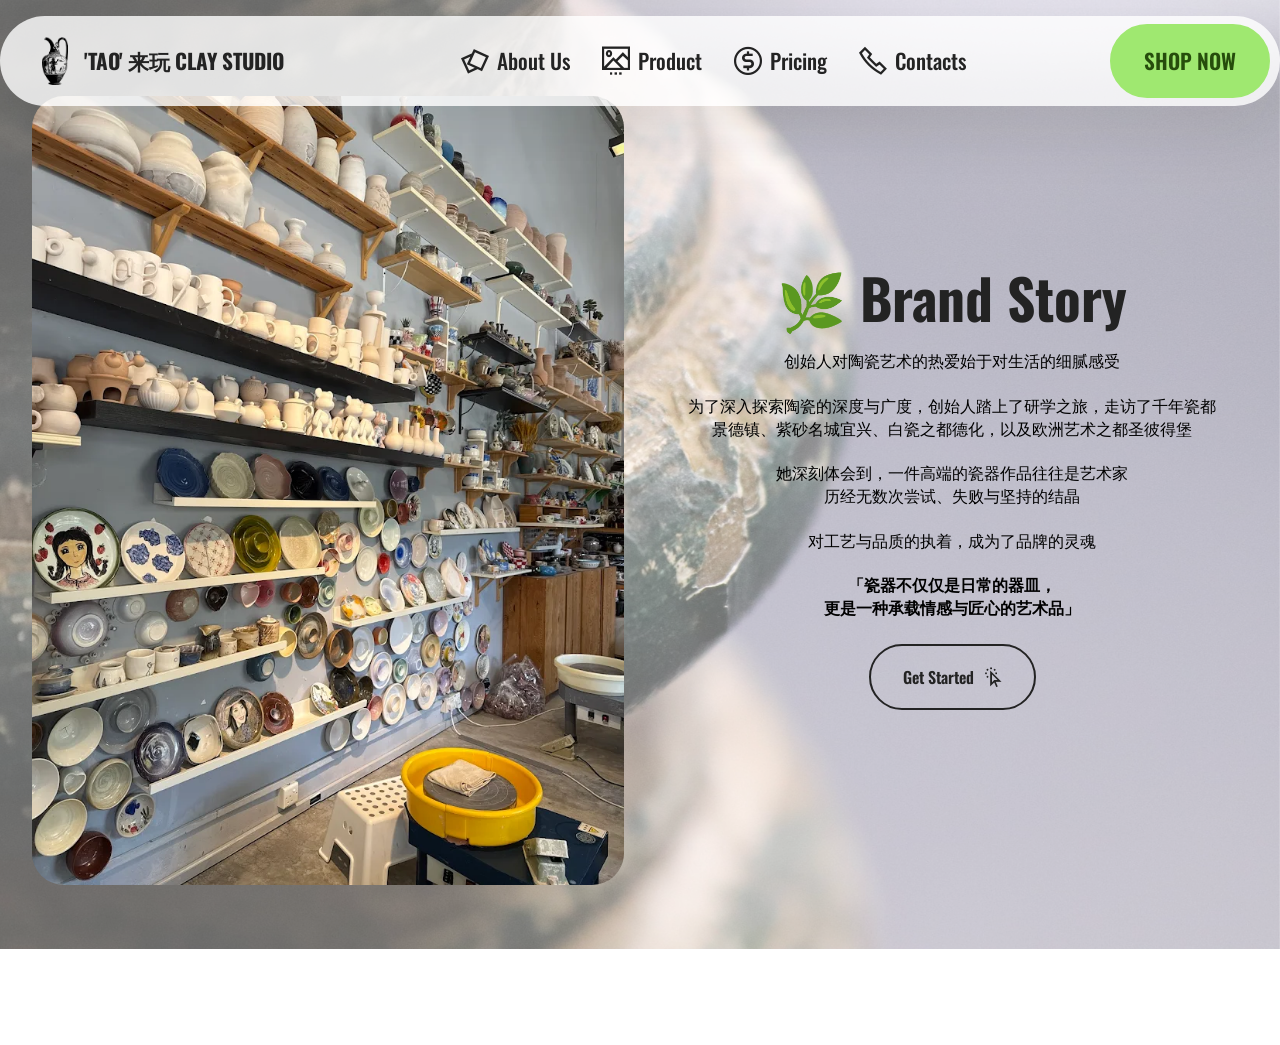
==== commit 07c55862: "create github pages" ====
--- a/About us.html
+++ b/About us.html
@@ -23,7 +23,7 @@
   <link rel="stylesheet" href="assets/theme/css/style.css">
   <link rel="preload" href="https://fonts.googleapis.com/css?family=Oswald:200,300,400,500,600,700&display=swap" as="style" onload="this.onload=null;this.rel='stylesheet'">
   <noscript><link rel="stylesheet" href="https://fonts.googleapis.com/css?family=Oswald:200,300,400,500,600,700&display=swap"></noscript>
-  <link rel="preload" as="style" href="assets/mobirise/css/mbr-additional.css?v=h976EX"><link rel="stylesheet" href="assets/mobirise/css/mbr-additional.css?v=h976EX" type="text/css">
+  <link rel="preload" as="style" href="assets/mobirise/css/mbr-additional.css?v=VR6gTj"><link rel="stylesheet" href="assets/mobirise/css/mbr-additional.css?v=VR6gTj" type="text/css">
 
   
   
@@ -83,14 +83,14 @@
             <div class="col-12 col-md">
                 <div class="text-wrapper text-center">
                     <h1 class="mbr-section-title mbr-fonts-style mb-3 display-2"><strong>🌿 Brand Story</strong></h1>
-                    <p class="mbr-text mbr-fonts-style display-4">创始人对陶瓷艺术的热爱始于对生活的细腻感受<br><br>为了深入探索陶瓷的深度与广度，创始人踏上了研学之旅，走访了千年瓷都景德镇、紫砂名城宜兴、白瓷之都德化，以及欧洲艺术之都圣彼得堡<br><br>她深刻体会到，一件高端的瓷器作品往往是艺术家<br>历经无数次尝试、失败与坚持的结晶<br><br>对工艺与品质的执着，成为了品牌的灵魂<br><br><strong>「瓷器不仅仅是日常的器皿，
+                    <p class="mbr-text mbr-fonts-style display-7">创始人对陶瓷艺术的热爱始于对生活的细腻感受<br><br>为了深入探索陶瓷的深度与广度，创始人踏上了研学之旅，走访了千年瓷都景德镇、紫砂名城宜兴、白瓷之都德化，以及欧洲艺术之都圣彼得堡<br><br>她深刻体会到，一件高端的瓷器作品往往是艺术家<br>历经无数次尝试、失败与坚持的结晶<br><br>对工艺与品质的执着，成为了品牌的灵魂<br><br><strong>「瓷器不仅仅是日常的器皿，
 <br>更是一种承载情感与匠心的艺术品」</strong><br></p>
                     <div class="mbr-section-btn mt-3"><a class="btn btn-black-outline display-7" href="Product.html#gallery2-3"><span class="mobi-mbri mobi-mbri-cursor-click mbr-iconfont mbr-iconfont-btn"></span>Get Started</a></div>
                 </div>
             </div>
         </div>
     </div>
-</section><section class="display-7" style="padding: 0;align-items: center;justify-content: center;flex-wrap: wrap;    align-content: center;display: flex;position: relative;height: 4rem;"><a href="https://mobiri.se/4250577" style="flex: 1 1;height: 4rem;position: absolute;width: 100%;z-index: 1;"><img alt="" style="height: 4rem;" src="[data-uri]"></a><p style="margin: 0;text-align: center;" class="display-7">&#8204;</p><a style="z-index:1" href="https://mobirise.com/html-builder.html">HTML Generator</a></section><script src="assets/bootstrap/js/bootstrap.bundle.min.js"></script>  <script src="assets/parallax/jarallax.js"></script>  <script src="assets/smoothscroll/smooth-scroll.js"></script>  <script src="assets/ytplayer/index.js"></script>  <script src="assets/dropdown/js/navbar-dropdown.js"></script>  <script src="assets/theme/js/script.js"></script>  
+</section><section class="display-7" style="padding: 0;align-items: center;justify-content: center;flex-wrap: wrap;    align-content: center;display: flex;position: relative;height: 4rem;"><a href="https://mobiri.se/4250577" style="flex: 1 1;height: 4rem;position: absolute;width: 100%;z-index: 1;"><img alt="" style="height: 4rem;" src="[data-uri]"></a><p style="margin: 0;text-align: center;" class="display-7">&#8204;</p><a style="z-index:1" href="https://mobirise.com"> Website Builder Software</a></section><script src="assets/bootstrap/js/bootstrap.bundle.min.js"></script>  <script src="assets/parallax/jarallax.js"></script>  <script src="assets/smoothscroll/smooth-scroll.js"></script>  <script src="assets/ytplayer/index.js"></script>  <script src="assets/dropdown/js/navbar-dropdown.js"></script>  <script src="assets/theme/js/script.js"></script>  
   
   
  <div id="scrollToTop" class="scrollToTop mbr-arrow-up"><a style="text-align: center;"><i class="mbr-arrow-up-icon mbr-arrow-up-icon-cm cm-icon cm-icon-smallarrow-up"></i></a></div>
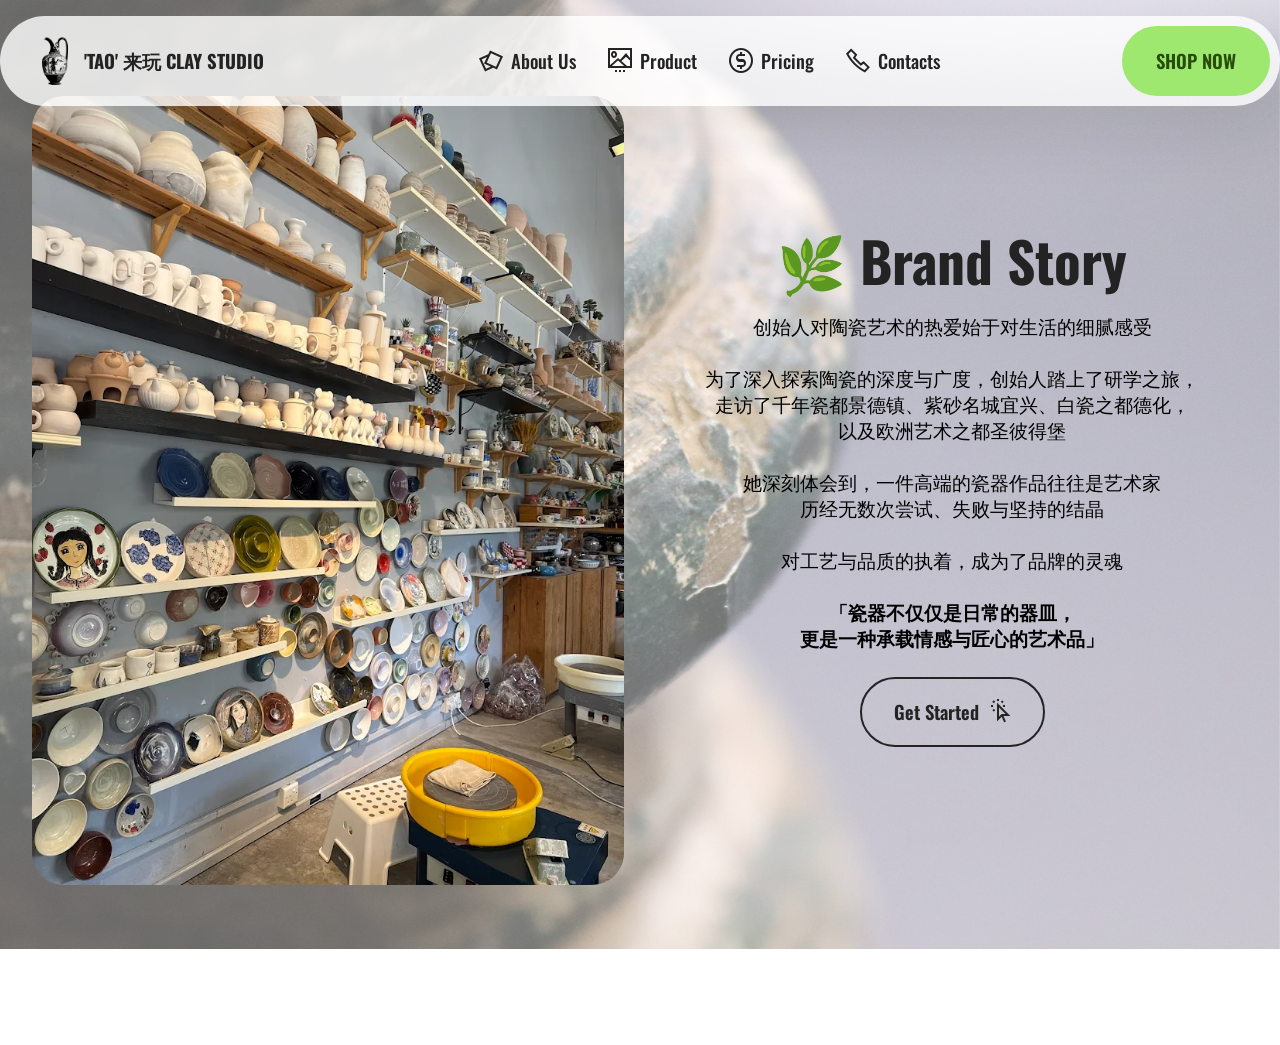
==== commit 9e4473e8: "create github pages" ====
--- a/About us.html
+++ b/About us.html
@@ -21,9 +21,11 @@
   <link rel="stylesheet" href="assets/animatecss/animate.css">
   <link rel="stylesheet" href="assets/dropdown/css/style.css">
   <link rel="stylesheet" href="assets/theme/css/style.css">
+  <link rel="preload" href="https://fonts.googleapis.com/css2?family=Inter+Tight:wght@400;700&display=swap&display=swap" as="style" onload="this.onload=null;this.rel='stylesheet'">
+  <noscript><link rel="stylesheet" href="https://fonts.googleapis.com/css2?family=Inter+Tight:wght@400;700&display=swap&display=swap"></noscript>
   <link rel="preload" href="https://fonts.googleapis.com/css?family=Oswald:200,300,400,500,600,700&display=swap" as="style" onload="this.onload=null;this.rel='stylesheet'">
   <noscript><link rel="stylesheet" href="https://fonts.googleapis.com/css?family=Oswald:200,300,400,500,600,700&display=swap"></noscript>
-  <link rel="preload" as="style" href="assets/mobirise/css/mbr-additional.css?v=VR6gTj"><link rel="stylesheet" href="assets/mobirise/css/mbr-additional.css?v=VR6gTj" type="text/css">
+  <link rel="preload" as="style" href="assets/mobirise/css/mbr-additional.css?v=bUY3kA"><link rel="stylesheet" href="assets/mobirise/css/mbr-additional.css?v=bUY3kA" type="text/css">
 
   
   
@@ -38,7 +40,7 @@
 		<div class="container">
 			<div class="navbar-brand">
 				<span class="navbar-logo">
-					<a href="https://mobiri.se">
+					<a href="index.html#header2-0">
 						<img src="assets/images/mbr-1.png" alt="Pottery" style="height: 3rem;">
 					</a>
 				</span>
@@ -83,14 +85,14 @@
             <div class="col-12 col-md">
                 <div class="text-wrapper text-center">
                     <h1 class="mbr-section-title mbr-fonts-style mb-3 display-2"><strong>🌿 Brand Story</strong></h1>
-                    <p class="mbr-text mbr-fonts-style display-7">创始人对陶瓷艺术的热爱始于对生活的细腻感受<br><br>为了深入探索陶瓷的深度与广度，创始人踏上了研学之旅，走访了千年瓷都景德镇、紫砂名城宜兴、白瓷之都德化，以及欧洲艺术之都圣彼得堡<br><br>她深刻体会到，一件高端的瓷器作品往往是艺术家<br>历经无数次尝试、失败与坚持的结晶<br><br>对工艺与品质的执着，成为了品牌的灵魂<br><br><strong>「瓷器不仅仅是日常的器皿，
+                    <p class="mbr-text mbr-fonts-style display-7">创始人对陶瓷艺术的热爱始于对生活的细腻感受<br><br>为了深入探索陶瓷的深度与广度，创始人踏上了研学之旅，<br>走访了千年瓷都景德镇、紫砂名城宜兴、白瓷之都德化，<br>以及欧洲艺术之都圣彼得堡<br><br>她深刻体会到，一件高端的瓷器作品往往是艺术家<br>历经无数次尝试、失败与坚持的结晶<br><br>对工艺与品质的执着，成为了品牌的灵魂<br><br><strong>「瓷器不仅仅是日常的器皿，
 <br>更是一种承载情感与匠心的艺术品」</strong><br></p>
                     <div class="mbr-section-btn mt-3"><a class="btn btn-black-outline display-7" href="Product.html#gallery2-3"><span class="mobi-mbri mobi-mbri-cursor-click mbr-iconfont mbr-iconfont-btn"></span>Get Started</a></div>
                 </div>
             </div>
         </div>
     </div>
-</section><section class="display-7" style="padding: 0;align-items: center;justify-content: center;flex-wrap: wrap;    align-content: center;display: flex;position: relative;height: 4rem;"><a href="https://mobiri.se/4250577" style="flex: 1 1;height: 4rem;position: absolute;width: 100%;z-index: 1;"><img alt="" style="height: 4rem;" src="[data-uri]"></a><p style="margin: 0;text-align: center;" class="display-7">&#8204;</p><a style="z-index:1" href="https://mobirise.com"> Website Builder Software</a></section><script src="assets/bootstrap/js/bootstrap.bundle.min.js"></script>  <script src="assets/parallax/jarallax.js"></script>  <script src="assets/smoothscroll/smooth-scroll.js"></script>  <script src="assets/ytplayer/index.js"></script>  <script src="assets/dropdown/js/navbar-dropdown.js"></script>  <script src="assets/theme/js/script.js"></script>  
+</section><section class="display-7" style="padding: 0;align-items: center;justify-content: center;flex-wrap: wrap;    align-content: center;display: flex;position: relative;height: 4rem;"><a href="https://mobiri.se/4250577" style="flex: 1 1;height: 4rem;position: absolute;width: 100%;z-index: 1;"><img alt="" style="height: 4rem;" src="[data-uri]"></a><p style="margin: 0;text-align: center;" class="display-7">&#8204;</p><a style="z-index:1" href="https://mobirise.com/builder/ai-website-creator.html">AI Website Creator</a></section><script src="assets/bootstrap/js/bootstrap.bundle.min.js"></script>  <script src="assets/parallax/jarallax.js"></script>  <script src="assets/smoothscroll/smooth-scroll.js"></script>  <script src="assets/ytplayer/index.js"></script>  <script src="assets/dropdown/js/navbar-dropdown.js"></script>  <script src="assets/theme/js/script.js"></script>  
   
   
  <div id="scrollToTop" class="scrollToTop mbr-arrow-up"><a style="text-align: center;"><i class="mbr-arrow-up-icon mbr-arrow-up-icon-cm cm-icon cm-icon-smallarrow-up"></i></a></div>
--- a/assets/mobirise/css/mbr-additional.css
+++ b/assets/mobirise/css/mbr-additional.css
@@ -20,7 +20,7 @@
   font-family: Inter Tight;
 }
 .display-1 {
-  font-family: 'Oswald', sans-serif;
+  font-family: 'Inter Tight', sans-serif;
   font-size: 12rem;
   line-height: 1;
 }
@@ -37,11 +37,11 @@
 }
 .display-4 {
   font-family: 'Oswald', sans-serif;
-  font-size: 1.4rem;
+  font-size: 1.2rem;
   line-height: 1.5;
 }
 .display-4 > .mbr-iconfont {
-  font-size: 1.75rem;
+  font-size: 1.5rem;
 }
 .display-5 {
   font-family: 'Oswald', sans-serif;
@@ -53,11 +53,11 @@
 }
 .display-7 {
   font-family: 'Oswald', sans-serif;
-  font-size: 1rem;
+  font-size: 1.2rem;
   line-height: 1.3;
 }
 .display-7 > .mbr-iconfont {
-  font-size: 1.25rem;
+  font-size: 1.5rem;
 }
 /* ---- Fluid typography for mobile devices ---- */
 /* 1.4 - font scale ratio ( bootstrap == 1.42857 ) */
@@ -81,9 +81,9 @@
     line-height: calc( 1.3 * (2.05rem + (4 - 2.05) * ((100vw - 20rem) / (48 - 20))));
   }
   .display-4 {
-    font-size: 1.12rem;
-    font-size: calc( 1.14rem + (1.4 - 1.14) * ((100vw - 20rem) / (48 - 20)));
-    line-height: calc( 1.4 * (1.14rem + (1.4 - 1.14) * ((100vw - 20rem) / (48 - 20))));
+    font-size: 0.96rem;
+    font-size: calc( 1.07rem + (1.2 - 1.07) * ((100vw - 20rem) / (48 - 20)));
+    line-height: calc( 1.4 * (1.07rem + (1.2 - 1.07) * ((100vw - 20rem) / (48 - 20))));
   }
   .display-5 {
     font-size: 1.6rem;
@@ -91,9 +91,9 @@
     line-height: calc( 1.4 * (1.35rem + (2 - 1.35) * ((100vw - 20rem) / (48 - 20))));
   }
   .display-7 {
-    font-size: 0.8rem;
-    font-size: calc( 1rem + (1 - 1) * ((100vw - 20rem) / (48 - 20)));
-    line-height: calc( 1.4 * (1rem + (1 - 1) * ((100vw - 20rem) / (48 - 20))));
+    font-size: 0.96rem;
+    font-size: calc( 1.07rem + (1.2 - 1.07) * ((100vw - 20rem) / (48 - 20)));
+    line-height: calc( 1.4 * (1.07rem + (1.2 - 1.07) * ((100vw - 20rem) / (48 - 20))));
   }
 }
 @media (min-width: 992px) and (max-width: 1400px) {
@@ -108,9 +108,9 @@
     line-height: calc( 1.3 * (2.05rem + (4 - 2.05) * ((100vw - 62rem) / (87 - 62))));
   }
   .display-4 {
-    font-size: 1.12rem;
-    font-size: calc( 1.14rem + (1.4 - 1.14) * ((100vw - 62rem) / (87 - 62)));
-    line-height: calc( 1.4 * (1.14rem + (1.4 - 1.14) * ((100vw - 62rem) / (87 - 62))));
+    font-size: 0.96rem;
+    font-size: calc( 1.07rem + (1.2 - 1.07) * ((100vw - 62rem) / (87 - 62)));
+    line-height: calc( 1.4 * (1.07rem + (1.2 - 1.07) * ((100vw - 62rem) / (87 - 62))));
   }
   .display-5 {
     font-size: 1.6rem;
@@ -118,9 +118,9 @@
     line-height: calc( 1.4 * (1.35rem + (2 - 1.35) * ((100vw - 62rem) / (87 - 62))));
   }
   .display-7 {
-    font-size: 0.8rem;
-    font-size: calc( 1rem + (1 - 1) * ((100vw - 62rem) / (87 - 62)));
-    line-height: calc( 1.4 * (1rem + (1 - 1) * ((100vw - 62rem) / (87 - 62))));
+    font-size: 0.96rem;
+    font-size: calc( 1.07rem + (1.2 - 1.07) * ((100vw - 62rem) / (87 - 62)));
+    line-height: calc( 1.4 * (1.07rem + (1.2 - 1.07) * ((100vw - 62rem) / (87 - 62))));
   }
 }
 /* Buttons */
@@ -641,13 +641,13 @@
 }
 .form-control {
   font-family: 'Oswald', sans-serif;
-  font-size: 1rem;
+  font-size: 1.2rem;
   line-height: 1.3;
   font-weight: 400;
   border-radius: 40px !important;
 }
 .form-control > .mbr-iconfont {
-  font-size: 1.25rem;
+  font-size: 1.5rem;
 }
 .form-control:hover,
 .form-control:focus {
@@ -656,12 +656,12 @@
 }
 .form-control:-webkit-input-placeholder {
   font-family: 'Oswald', sans-serif;
-  font-size: 1rem;
+  font-size: 1.2rem;
   line-height: 1.3;
   font-weight: 400;
 }
 .form-control:-webkit-input-placeholder > .mbr-iconfont {
-  font-size: 1.25rem;
+  font-size: 1.5rem;
 }
 blockquote {
   border-color: #9fe870;
@@ -1337,8 +1337,148 @@
     padding: 1rem;
   }
 }
+.cid-uZ6Wgo28zA {
+  background-image: url("../../../assets/images/whatsapp-image-2025-10-06-at-11.22.02.jpeg");
+}
+.cid-uZ6Wgo28zA .mbr-fallback-image.disabled {
+  display: none;
+}
+.cid-uZ6Wgo28zA .mbr-fallback-image {
+  display: block;
+  background-size: cover;
+  background-position: center center;
+  width: 100%;
+  height: 100%;
+  position: absolute;
+  top: 0;
+}
+.cid-uZ6Wgo28zA .row-reverse {
+  flex-direction: row-reverse;
+}
+.cid-uZ6Wgo28zA .row {
+  flex-direction: row-reverse;
+}
+.cid-uZ6Wgo28zA .row-reverse {
+  flex-direction: row;
+}
+@media (max-width: 991px) {
+  .cid-uZ6Wgo28zA .image-wrapper {
+    margin-bottom: 1rem;
+  }
+}
+.cid-uZ6Wgo28zA .row {
+  align-items: center;
+  padding-top: 2rem;
+  padding-bottom: 2rem;
+}
+@media (max-width: 991px) {
+  .cid-uZ6Wgo28zA .image-wrapper {
+    padding: 1rem;
+  }
+}
+@media (min-width: 992px) {
+  .cid-uZ6Wgo28zA .text-wrapper {
+    padding: 0 2rem;
+  }
+}
+.cid-uZ6Wgo28zA .mbr-section-title {
+  color: #000000;
+  text-align: justify;
+}
+.cid-uZ6Wgo28zA .mbr-text,
+.cid-uZ6Wgo28zA .mbr-section-btn {
+  color: #000000;
+  text-align: justify;
+}
+.cid-uZ6Wgo28zA img {
+  width: 100%;
+  height: 100%;
+}
+.cid-uZ725KKa60 {
+  padding-top: 6rem;
+  padding-bottom: 6rem;
+  background-image: url("../../../assets/images/whatsapp-image-2025-10-06-at-11.21.01.jpeg");
+}
+.cid-uZ725KKa60 .mbr-overlay {
+  background: #edefeb;
+  opacity: 0.6;
+}
+.cid-uZ725KKa60 .item:focus,
+.cid-uZ725KKa60 span:focus {
+  outline: none;
+}
+.cid-uZ725KKa60 .item {
+  cursor: pointer;
+}
+.cid-uZ725KKa60 .grid-container {
+  grid-row-gap: 2rem;
+}
+@media (max-width: 767px) {
+  .cid-uZ725KKa60 .grid-container {
+    grid-row-gap: 1rem;
+  }
+}
+.cid-uZ725KKa60 .grid-container-1,
+.cid-uZ725KKa60 .grid-container-2 {
+  gap: 0 2rem;
+}
+@media (max-width: 767px) {
+  .cid-uZ725KKa60 .grid-container-1,
+  .cid-uZ725KKa60 .grid-container-2 {
+    gap: 0 1rem;
+  }
+}
+.cid-uZ725KKa60 .mbr-section-title {
+  color: #000000;
+}
+.cid-uZ725KKa60 .mbr-text,
+.cid-uZ725KKa60 .mbr-section-btn {
+  color: #000000;
+}
+.cid-uZ725KKa60 .content-head {
+  max-width: 800px;
+}
+.cid-uZ725KKa60 .container,
+.cid-uZ725KKa60 .container-fluid {
+  overflow: hidden;
+}
+.cid-uZ725KKa60 .grid-container {
+  display: grid;
+  transform: translate3d(-3rem, 0, 0);
+  width: 115vw;
+  grid-column-gap: 1rem;
+}
+.cid-uZ725KKa60 .grid-item {
+  display: flex;
+  justify-content: center;
+  align-items: center;
+}
+.cid-uZ725KKa60 .grid-item img {
+  min-width: 30vw;
+  max-width: 100%;
+  max-height: 100%;
+  object-fit: cover;
+}
+@media (max-width: 767px) {
+  .cid-uZ725KKa60 .grid-item img {
+    min-width: 35vw;
+  }
+}
+.cid-uZ725KKa60 .grid-container-1,
+.cid-uZ725KKa60 .grid-container-2 {
+  display: grid;
+  grid-template-columns: repeat(4, 1fr);
+  grid-auto-columns: 1fr;
+  grid-auto-flow: column;
+}
+.cid-uZ725KKa60 .grid-container-1 {
+  align-items: flex-end;
+}
+.cid-uZ725KKa60 .grid-container-2 {
+  align-items: flex-start;
+}
 .cid-uYUv3ppV3j {
-  background-image: url("../../../assets/images/whatsapp-image-2025-10-06-at-11.22.02.jpeg");
+  background-color: #dce2ee;
 }
 .cid-uYUv3ppV3j .mbr-fallback-image.disabled {
   display: none;
--- a/assets/mobirise/css/mbr-additional.css
+++ b/assets/mobirise/css/mbr-additional.css
@@ -20,7 +20,7 @@
   font-family: Inter Tight;
 }
 .display-1 {
-  font-family: 'Oswald', sans-serif;
+  font-family: 'Inter Tight', sans-serif;
   font-size: 12rem;
   line-height: 1;
 }
@@ -37,11 +37,11 @@
 }
 .display-4 {
   font-family: 'Oswald', sans-serif;
-  font-size: 1.4rem;
+  font-size: 1.2rem;
   line-height: 1.5;
 }
 .display-4 > .mbr-iconfont {
-  font-size: 1.75rem;
+  font-size: 1.5rem;
 }
 .display-5 {
   font-family: 'Oswald', sans-serif;
@@ -53,11 +53,11 @@
 }
 .display-7 {
   font-family: 'Oswald', sans-serif;
-  font-size: 1rem;
+  font-size: 1.2rem;
   line-height: 1.3;
 }
 .display-7 > .mbr-iconfont {
-  font-size: 1.25rem;
+  font-size: 1.5rem;
 }
 /* ---- Fluid typography for mobile devices ---- */
 /* 1.4 - font scale ratio ( bootstrap == 1.42857 ) */
@@ -81,9 +81,9 @@
     line-height: calc( 1.3 * (2.05rem + (4 - 2.05) * ((100vw - 20rem) / (48 - 20))));
   }
   .display-4 {
-    font-size: 1.12rem;
-    font-size: calc( 1.14rem + (1.4 - 1.14) * ((100vw - 20rem) / (48 - 20)));
-    line-height: calc( 1.4 * (1.14rem + (1.4 - 1.14) * ((100vw - 20rem) / (48 - 20))));
+    font-size: 0.96rem;
+    font-size: calc( 1.07rem + (1.2 - 1.07) * ((100vw - 20rem) / (48 - 20)));
+    line-height: calc( 1.4 * (1.07rem + (1.2 - 1.07) * ((100vw - 20rem) / (48 - 20))));
   }
   .display-5 {
     font-size: 1.6rem;
@@ -91,9 +91,9 @@
     line-height: calc( 1.4 * (1.35rem + (2 - 1.35) * ((100vw - 20rem) / (48 - 20))));
   }
   .display-7 {
-    font-size: 0.8rem;
-    font-size: calc( 1rem + (1 - 1) * ((100vw - 20rem) / (48 - 20)));
-    line-height: calc( 1.4 * (1rem + (1 - 1) * ((100vw - 20rem) / (48 - 20))));
+    font-size: 0.96rem;
+    font-size: calc( 1.07rem + (1.2 - 1.07) * ((100vw - 20rem) / (48 - 20)));
+    line-height: calc( 1.4 * (1.07rem + (1.2 - 1.07) * ((100vw - 20rem) / (48 - 20))));
   }
 }
 @media (min-width: 992px) and (max-width: 1400px) {
@@ -108,9 +108,9 @@
     line-height: calc( 1.3 * (2.05rem + (4 - 2.05) * ((100vw - 62rem) / (87 - 62))));
   }
   .display-4 {
-    font-size: 1.12rem;
-    font-size: calc( 1.14rem + (1.4 - 1.14) * ((100vw - 62rem) / (87 - 62)));
-    line-height: calc( 1.4 * (1.14rem + (1.4 - 1.14) * ((100vw - 62rem) / (87 - 62))));
+    font-size: 0.96rem;
+    font-size: calc( 1.07rem + (1.2 - 1.07) * ((100vw - 62rem) / (87 - 62)));
+    line-height: calc( 1.4 * (1.07rem + (1.2 - 1.07) * ((100vw - 62rem) / (87 - 62))));
   }
   .display-5 {
     font-size: 1.6rem;
@@ -118,9 +118,9 @@
     line-height: calc( 1.4 * (1.35rem + (2 - 1.35) * ((100vw - 62rem) / (87 - 62))));
   }
   .display-7 {
-    font-size: 0.8rem;
-    font-size: calc( 1rem + (1 - 1) * ((100vw - 62rem) / (87 - 62)));
-    line-height: calc( 1.4 * (1rem + (1 - 1) * ((100vw - 62rem) / (87 - 62))));
+    font-size: 0.96rem;
+    font-size: calc( 1.07rem + (1.2 - 1.07) * ((100vw - 62rem) / (87 - 62)));
+    line-height: calc( 1.4 * (1.07rem + (1.2 - 1.07) * ((100vw - 62rem) / (87 - 62))));
   }
 }
 /* Buttons */
@@ -641,13 +641,13 @@
 }
 .form-control {
   font-family: 'Oswald', sans-serif;
-  font-size: 1rem;
+  font-size: 1.2rem;
   line-height: 1.3;
   font-weight: 400;
   border-radius: 40px !important;
 }
 .form-control > .mbr-iconfont {
-  font-size: 1.25rem;
+  font-size: 1.5rem;
 }
 .form-control:hover,
 .form-control:focus {
@@ -656,12 +656,12 @@
 }
 .form-control:-webkit-input-placeholder {
   font-family: 'Oswald', sans-serif;
-  font-size: 1rem;
+  font-size: 1.2rem;
   line-height: 1.3;
   font-weight: 400;
 }
 .form-control:-webkit-input-placeholder > .mbr-iconfont {
-  font-size: 1.25rem;
+  font-size: 1.5rem;
 }
 blockquote {
   border-color: #9fe870;
@@ -1337,8 +1337,148 @@
     padding: 1rem;
   }
 }
+.cid-uZ6Wgo28zA {
+  background-image: url("../../../assets/images/whatsapp-image-2025-10-06-at-11.22.02.jpeg");
+}
+.cid-uZ6Wgo28zA .mbr-fallback-image.disabled {
+  display: none;
+}
+.cid-uZ6Wgo28zA .mbr-fallback-image {
+  display: block;
+  background-size: cover;
+  background-position: center center;
+  width: 100%;
+  height: 100%;
+  position: absolute;
+  top: 0;
+}
+.cid-uZ6Wgo28zA .row-reverse {
+  flex-direction: row-reverse;
+}
+.cid-uZ6Wgo28zA .row {
+  flex-direction: row-reverse;
+}
+.cid-uZ6Wgo28zA .row-reverse {
+  flex-direction: row;
+}
+@media (max-width: 991px) {
+  .cid-uZ6Wgo28zA .image-wrapper {
+    margin-bottom: 1rem;
+  }
+}
+.cid-uZ6Wgo28zA .row {
+  align-items: center;
+  padding-top: 2rem;
+  padding-bottom: 2rem;
+}
+@media (max-width: 991px) {
+  .cid-uZ6Wgo28zA .image-wrapper {
+    padding: 1rem;
+  }
+}
+@media (min-width: 992px) {
+  .cid-uZ6Wgo28zA .text-wrapper {
+    padding: 0 2rem;
+  }
+}
+.cid-uZ6Wgo28zA .mbr-section-title {
+  color: #000000;
+  text-align: justify;
+}
+.cid-uZ6Wgo28zA .mbr-text,
+.cid-uZ6Wgo28zA .mbr-section-btn {
+  color: #000000;
+  text-align: justify;
+}
+.cid-uZ6Wgo28zA img {
+  width: 100%;
+  height: 100%;
+}
+.cid-uZ725KKa60 {
+  padding-top: 6rem;
+  padding-bottom: 6rem;
+  background-image: url("../../../assets/images/whatsapp-image-2025-10-06-at-11.21.01.jpeg");
+}
+.cid-uZ725KKa60 .mbr-overlay {
+  background: #edefeb;
+  opacity: 0.6;
+}
+.cid-uZ725KKa60 .item:focus,
+.cid-uZ725KKa60 span:focus {
+  outline: none;
+}
+.cid-uZ725KKa60 .item {
+  cursor: pointer;
+}
+.cid-uZ725KKa60 .grid-container {
+  grid-row-gap: 2rem;
+}
+@media (max-width: 767px) {
+  .cid-uZ725KKa60 .grid-container {
+    grid-row-gap: 1rem;
+  }
+}
+.cid-uZ725KKa60 .grid-container-1,
+.cid-uZ725KKa60 .grid-container-2 {
+  gap: 0 2rem;
+}
+@media (max-width: 767px) {
+  .cid-uZ725KKa60 .grid-container-1,
+  .cid-uZ725KKa60 .grid-container-2 {
+    gap: 0 1rem;
+  }
+}
+.cid-uZ725KKa60 .mbr-section-title {
+  color: #000000;
+}
+.cid-uZ725KKa60 .mbr-text,
+.cid-uZ725KKa60 .mbr-section-btn {
+  color: #000000;
+}
+.cid-uZ725KKa60 .content-head {
+  max-width: 800px;
+}
+.cid-uZ725KKa60 .container,
+.cid-uZ725KKa60 .container-fluid {
+  overflow: hidden;
+}
+.cid-uZ725KKa60 .grid-container {
+  display: grid;
+  transform: translate3d(-3rem, 0, 0);
+  width: 115vw;
+  grid-column-gap: 1rem;
+}
+.cid-uZ725KKa60 .grid-item {
+  display: flex;
+  justify-content: center;
+  align-items: center;
+}
+.cid-uZ725KKa60 .grid-item img {
+  min-width: 30vw;
+  max-width: 100%;
+  max-height: 100%;
+  object-fit: cover;
+}
+@media (max-width: 767px) {
+  .cid-uZ725KKa60 .grid-item img {
+    min-width: 35vw;
+  }
+}
+.cid-uZ725KKa60 .grid-container-1,
+.cid-uZ725KKa60 .grid-container-2 {
+  display: grid;
+  grid-template-columns: repeat(4, 1fr);
+  grid-auto-columns: 1fr;
+  grid-auto-flow: column;
+}
+.cid-uZ725KKa60 .grid-container-1 {
+  align-items: flex-end;
+}
+.cid-uZ725KKa60 .grid-container-2 {
+  align-items: flex-start;
+}
 .cid-uYUv3ppV3j {
-  background-image: url("../../../assets/images/whatsapp-image-2025-10-06-at-11.22.02.jpeg");
+  background-color: #dce2ee;
 }
 .cid-uYUv3ppV3j .mbr-fallback-image.disabled {
   display: none;
